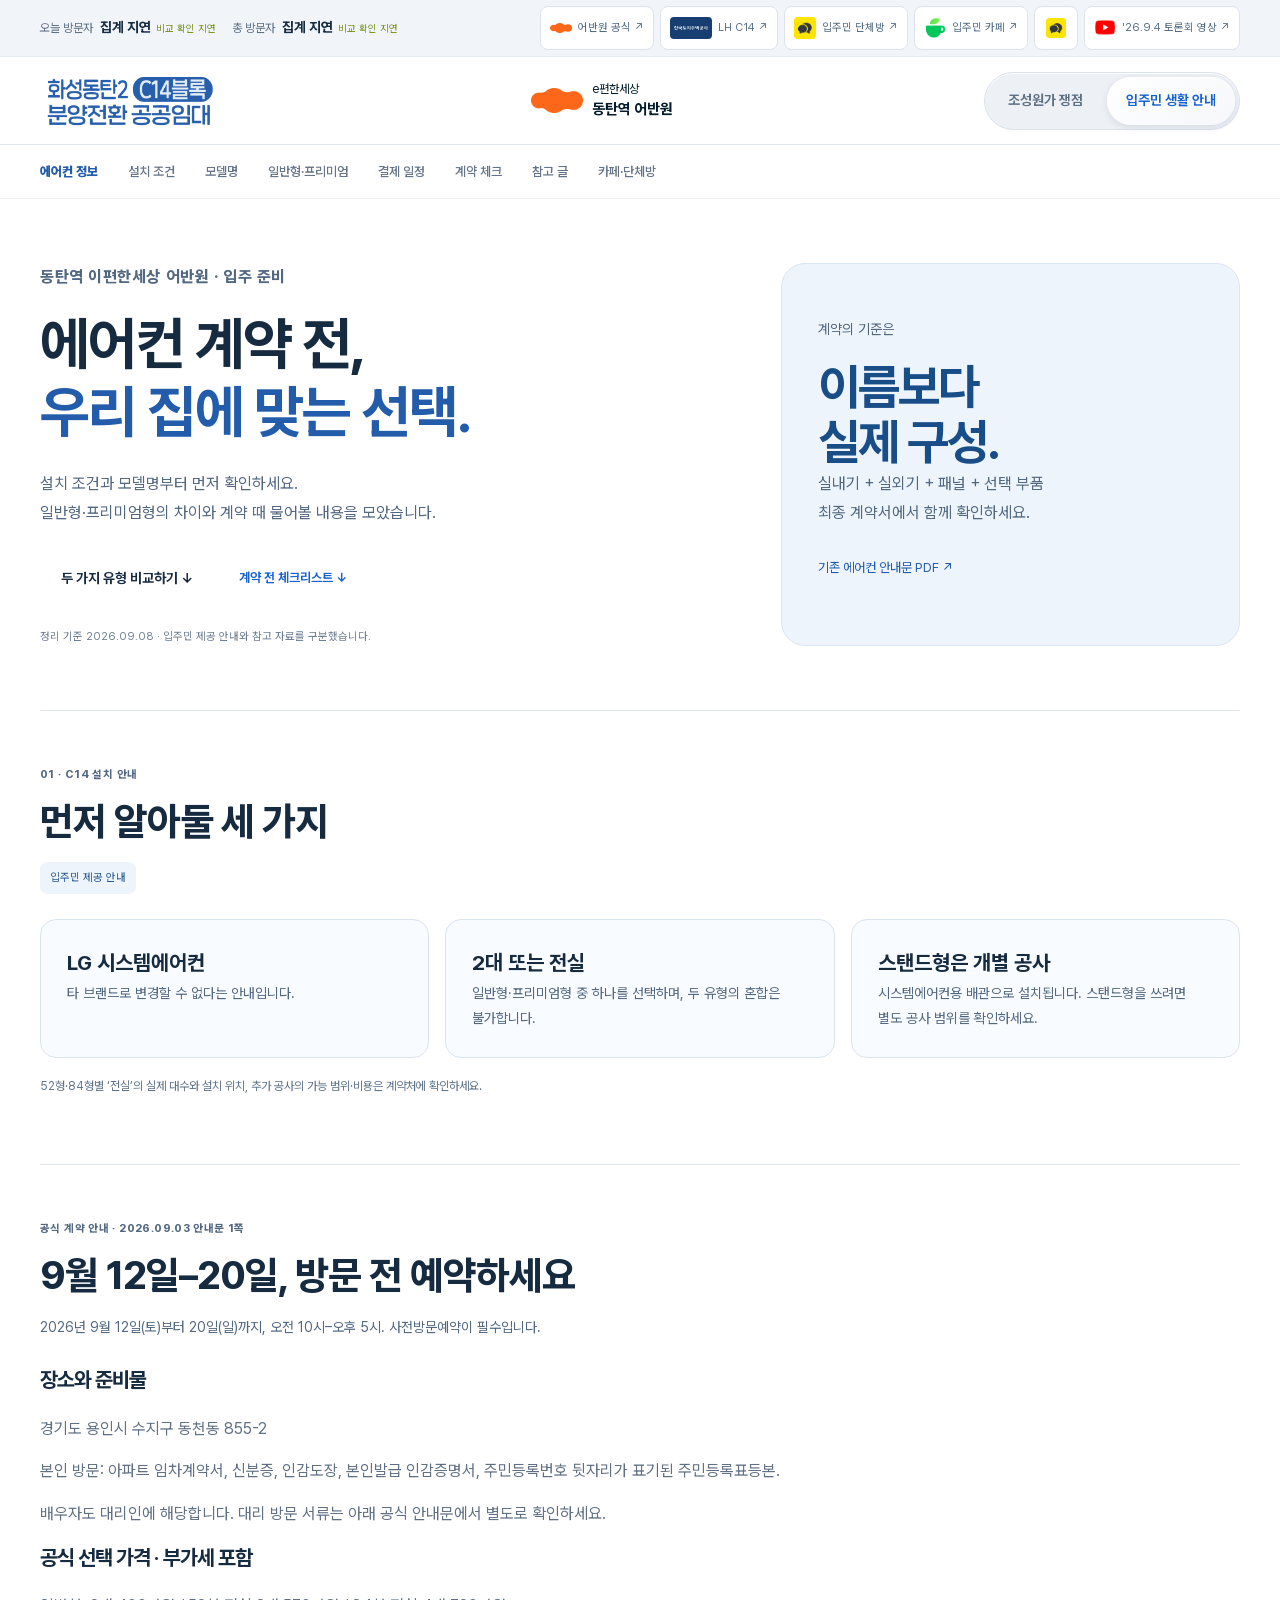
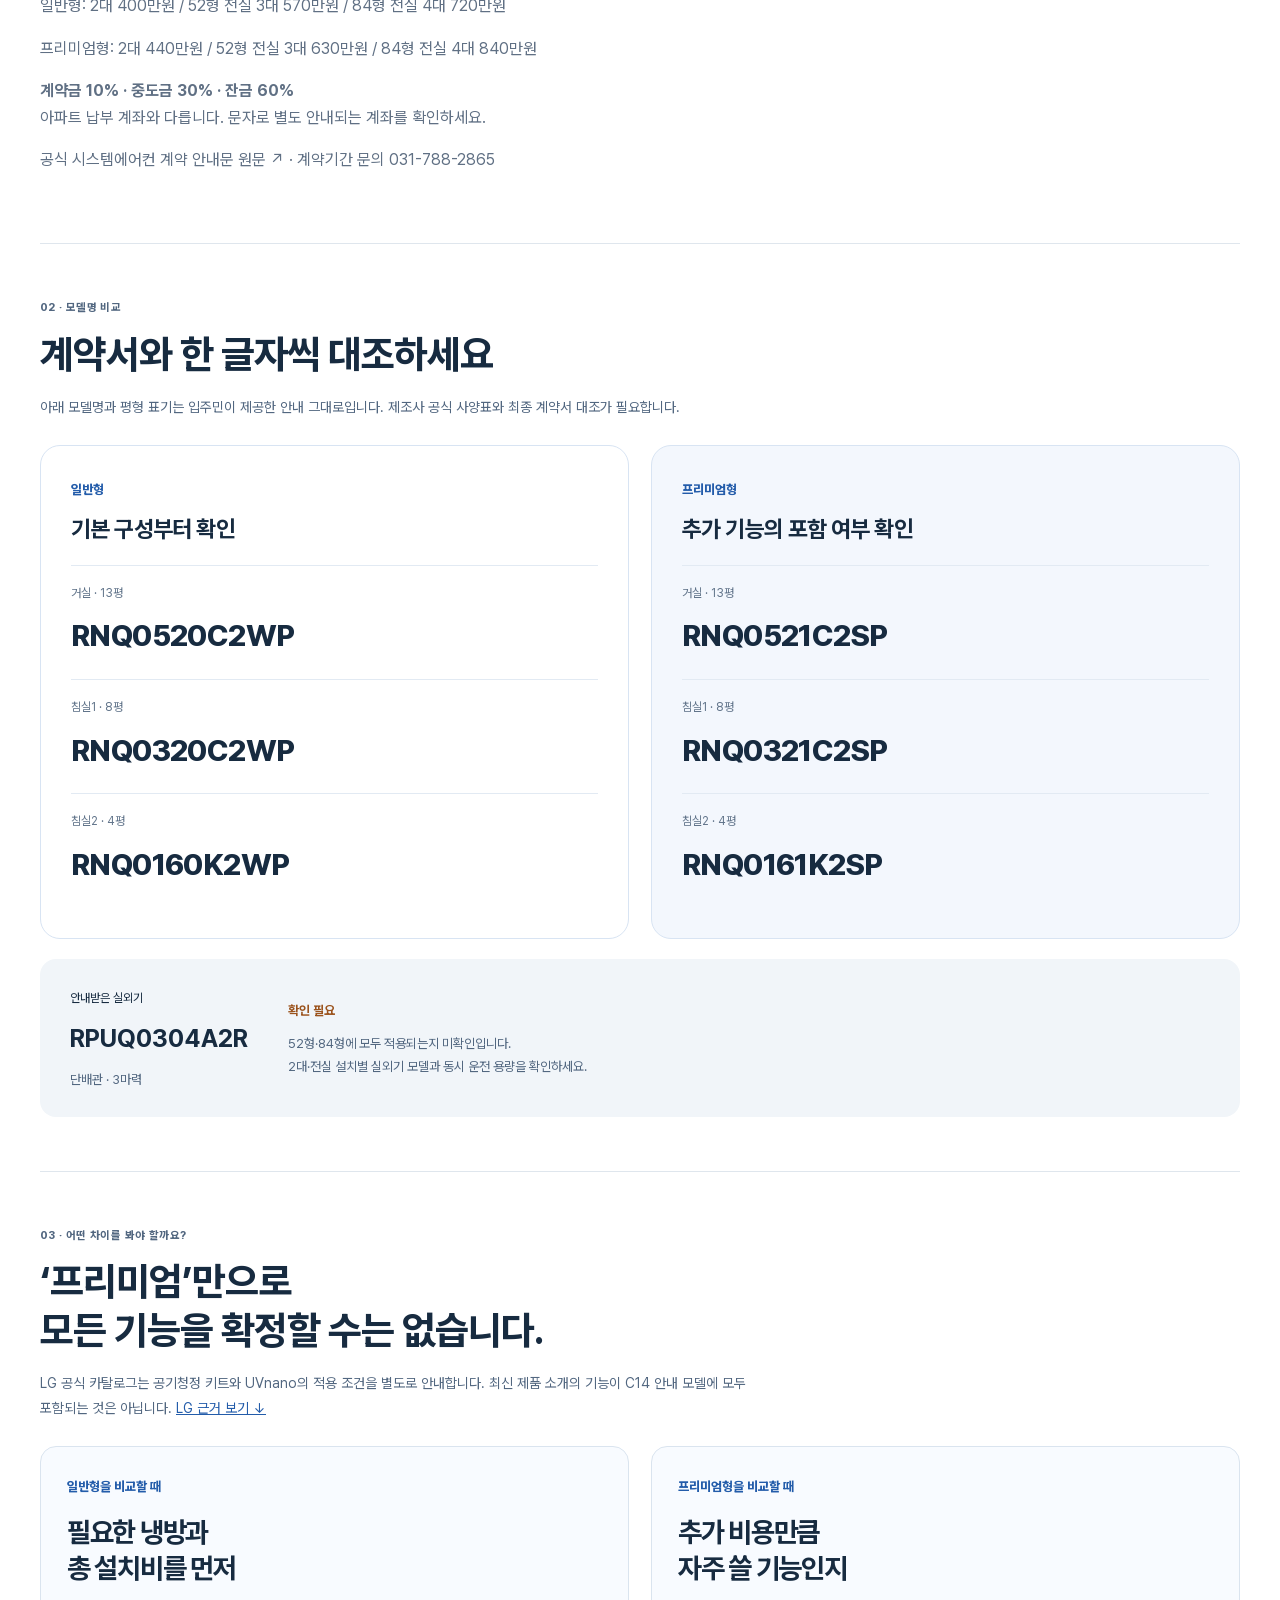
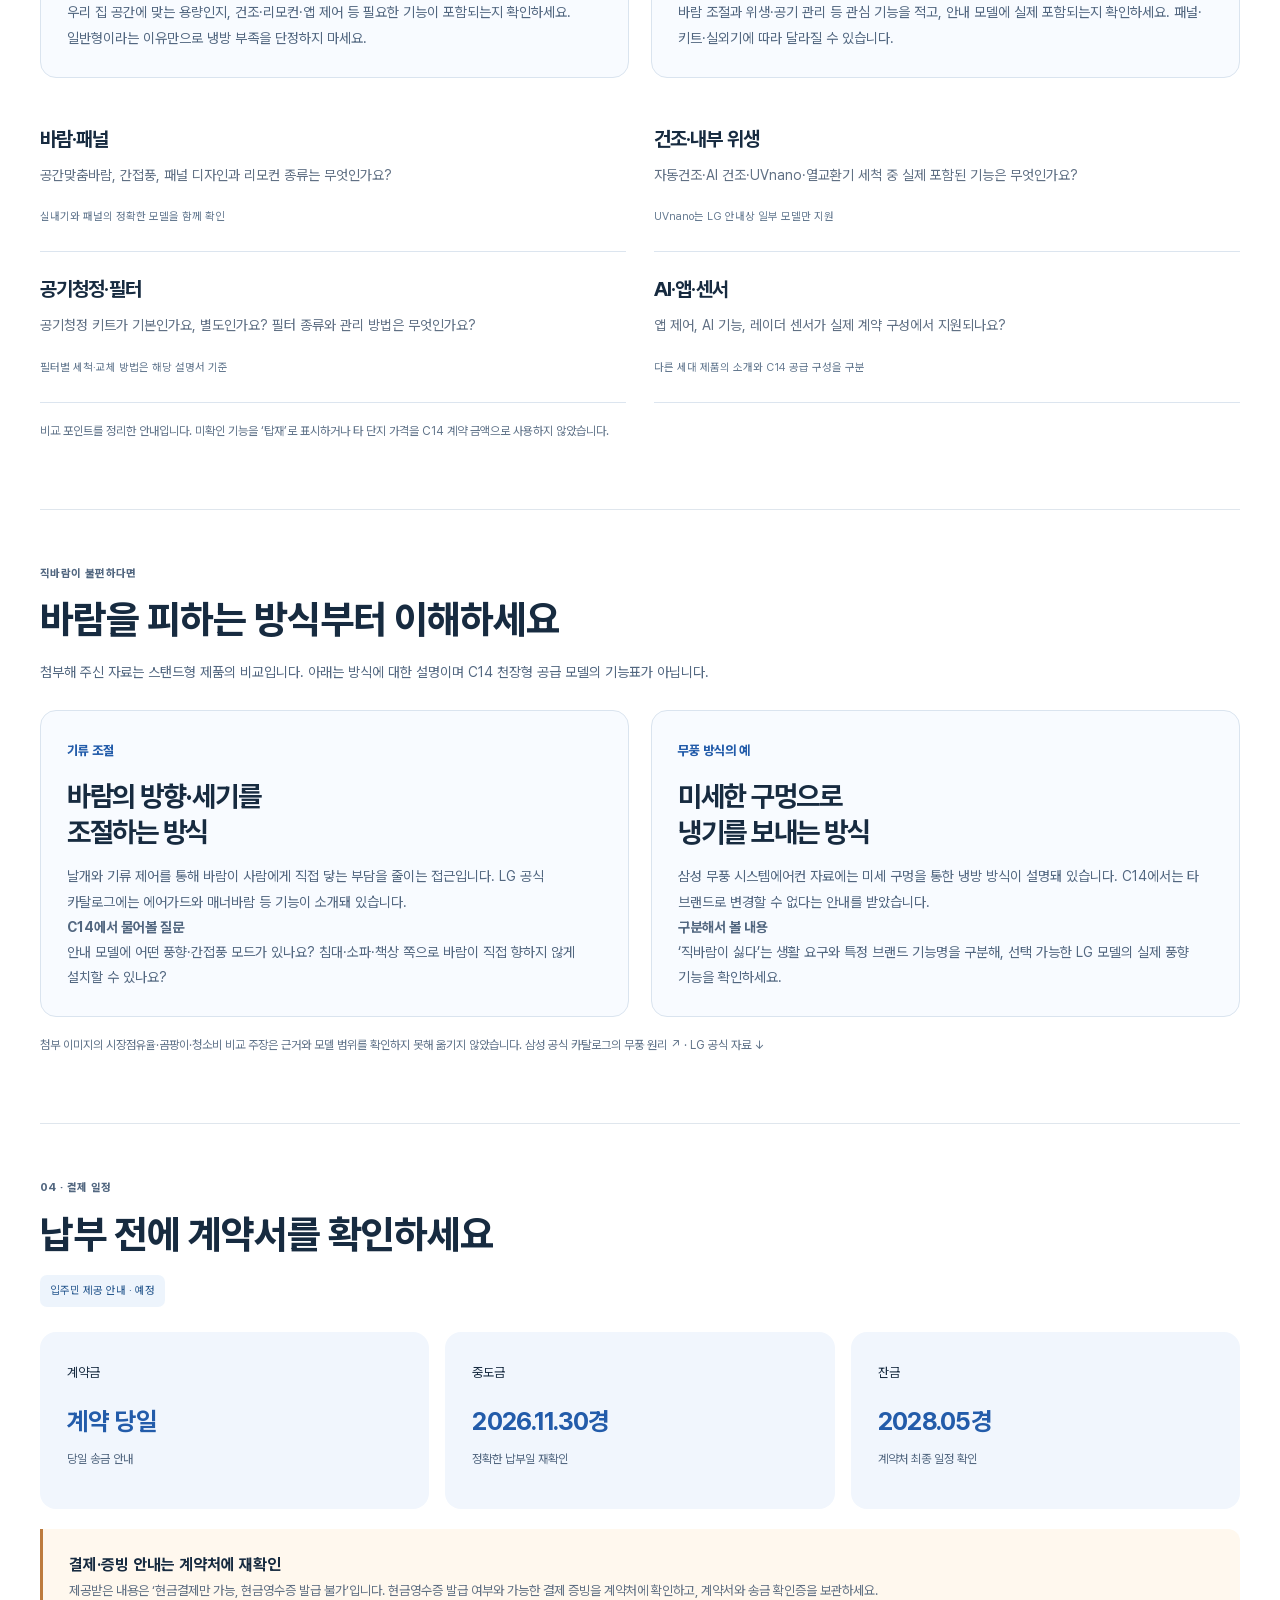
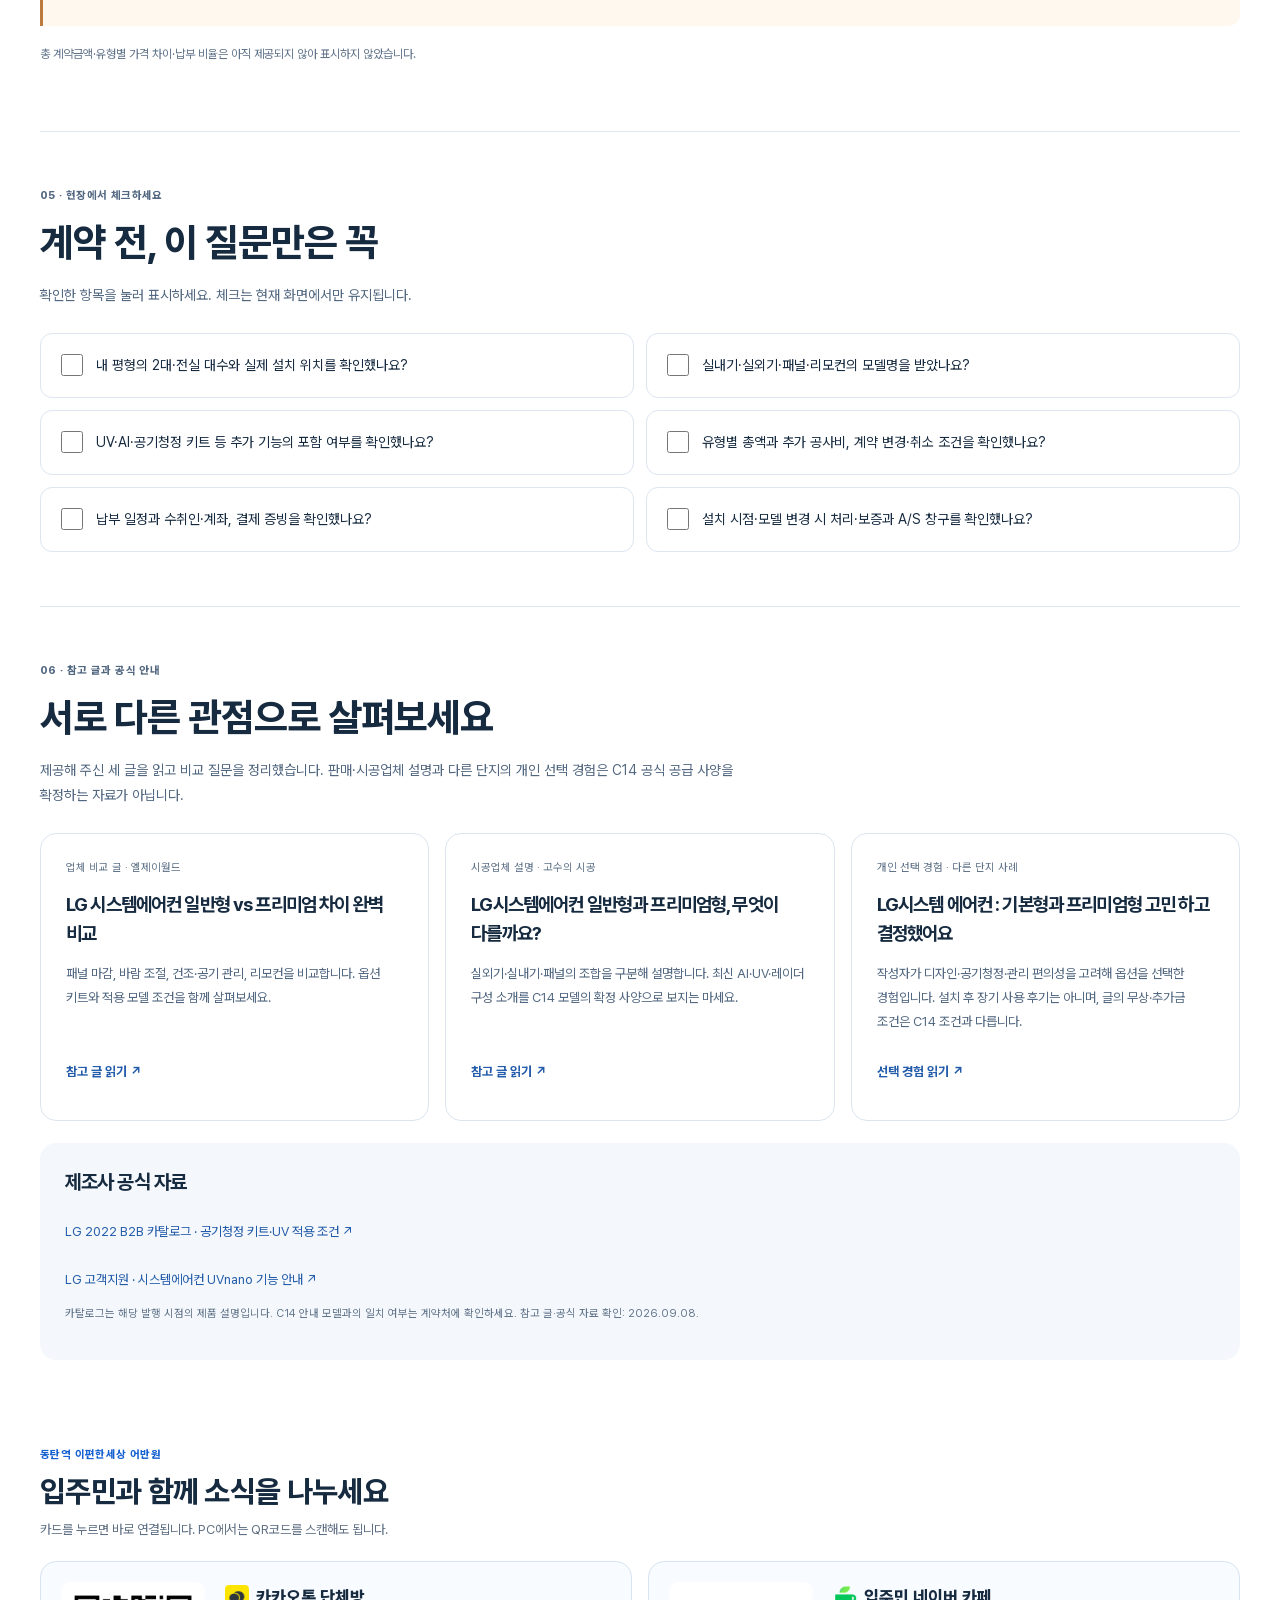
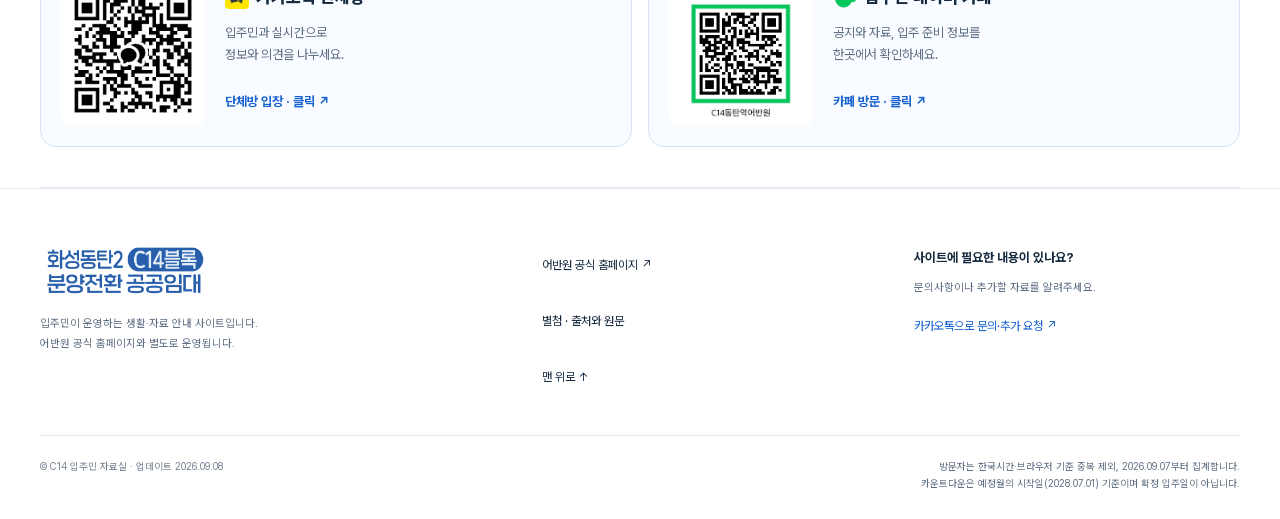
==== aircon.html @ f96cf30a "Compact homepage utility links alongside YouTube in top bar" ====
<!doctype html><html lang="ko"><head><meta charset="utf-8"><meta name="viewport" content="width=device-width,initial-scale=1"><title>에어컨 정보 | 동탄역 이편한세상 어반원 C14</title><meta name="description" content="C14 입주예정자를 위한 LG 시스템에어컨 일반형·프리미엄형 비교, 안내 모델명, 설치 제한, 납부 일정과 계약 전 확인사항."><link rel="canonical" href="https://c14.ai-hub-os.com/aircon.html"><meta property="og:title" content="어반원 에어컨, 계약 전 함께 확인하세요"><meta property="og:description" content="설치 조건·모델명·일반형과 프리미엄 비교·납부 일정"><meta property="og:image" content="https://c14.ai-hub-os.com/assets/c14-exterior.png"><meta property="og:type" content="website"><link rel="icon" href="assets/favicon.svg"><link rel="stylesheet" href="styles.css?v=guide-2"><link rel="stylesheet" href="article-actions.css?v=20260908-compact"><link rel="stylesheet" href="aircon.css?v=1"></head><body class="aircon-page"><a class="skip-link" href="#top">본문으로 바로가기</a><div class="community-bar"><div class="wrap"><div class="visitor-stats" aria-label="사이트 방문자 수" aria-live="polite"><span>오늘 방문자 <b data-stat="today">—</b><small data-stat-delta="today" aria-label="오늘 방문자 변동"></small></span><span>총 방문자 <b data-stat="total">—</b><small data-stat-delta="total" aria-label="총 방문자 변동"></small></span></div><div class="community-contacts compact-contacts"><a class="community-contact utility-link" href="https://www.elife.co.kr/Posm_list01.action?commonMap.CD_BIZ_LND=230160" target="_blank" rel="noopener noreferrer"><img src="assets/elife-logo.png" alt=""><span>어반원 공식 ↗</span></a><a class="community-contact utility-link" href="https://www.lhdt2-c14.co.kr/" target="_blank" rel="noopener noreferrer"><img class="utility-lh" src="assets/lh-footer-logo.svg" alt="LH"><span>LH C14 ↗</span></a><a class="community-contact utility-link" href="https://open.kakao.com/o/gxiyKH5h" target="_blank" rel="noopener noreferrer"><img src="assets/kakao-openchat.png" alt="카카오톡"><span>입주민 단체방 ↗</span></a><a class="community-contact utility-link" href="https://m.site.naver.com/2gcKG" target="_blank" rel="noopener noreferrer"><img src="assets/naver-cafe.ico" alt="네이버"><span>입주민 카페 ↗</span></a><a class="community-contact kakao-contact" href="https://open.kakao.com/o/s3EgWwLi" target="_blank" rel="noopener noreferrer" aria-label="문의·추가 요청 카카오톡으로 연락하기 (새 창)"><span class="contact-icon"><img src="assets/kakao-openchat.png" alt=""></span></a><a class="community-contact" href="https://www.youtube.com/watch?v=ZBfcnx8diAg" target="_blank" rel="noopener noreferrer" aria-label="공개 토론회 영상에서 의견 나누기 (새 창)"><span class="contact-icon" aria-hidden="true"><span class="youtube-icon"></span></span><span>'26.9.4 토론회 영상 ↗</span></a></div></div></div>
  <header class="site-header">
    <a class="brand" href="index.html"><span class="brand-wordmark"><img src="assets/c14-logo.png" width="180" height="53" alt="화성동탄2 C14블록 분양전환 공공임대"></span></a><div class="elife-brand"><img src="assets/elife-logo.png" alt=""><span>e편한세상<br><strong>동탄역 어반원</strong></span></div>
    <nav class="area-nav" aria-label="사이트 영역"><a href="index.html">조성원가 쟁점</a><a href="residents.html" aria-current="page">입주민 생활 안내</a></nav>
    
  </header>
  <nav class="site-subnav" aria-label="에어컨 정보 목차"><div class="wrap"><a href="aircon.html" aria-current="page">에어컨 정보</a><a href="#install">설치 조건</a><a href="#models">모델명</a><a href="#compare">일반형·프리미엄</a><a href="#payment">결제 일정</a><a href="#checklist">계약 체크</a><a href="#references">참고 글</a><a href="#resident-community">카페·단체방</a></div></nav><main id="top"><section class="ac-hero wrap"><div><p class="eyebrow">동탄역 이편한세상 어반원 · 입주 준비</p><h1>에어컨 계약 전,<br><em>우리 집에 맞는 선택.</em></h1><p>설치 조건과 모델명부터 먼저 확인하세요.<br>일반형·프리미엄형의 차이와 계약 때 물어볼 내용을 모았습니다.</p><div class="ac-actions"><a class="button" href="#compare">두 가지 유형 비교하기 ↓</a><a class="text-link" href="#checklist">계약 전 체크리스트 ↓</a></div><small>정리 기준 2026.09.08 · 입주민 제공 안내와 참고 자료를 구분했습니다.</small></div><aside class="ac-hero-card"><span>계약의 기준은</span><strong>이름보다<br>실제 구성.</strong><p>실내기 + 실외기 + 패널 + 선택 부품<br>최종 계약서에서 함께 확인하세요.</p><a href="assets/c14-aircon-notice.pdf" target="_blank" rel="noopener noreferrer">기존 에어컨 안내문 PDF ↗</a></aside></section>
<section id="install" class="ac-section wrap"><div class="ac-heading"><p class="eyebrow">01 · C14 설치 안내</p><h2>먼저 알아둘 세 가지</h2><span class="ac-badge">입주민 제공 안내</span></div><div class="ac-three"><article><b>LG 시스템에어컨</b><p>타 브랜드로 변경할 수 없다는 안내입니다.</p></article><article><b>2대 또는 전실</b><p>일반형·프리미엄형 중 하나를 선택하며, 두 유형의 혼합은 불가합니다.</p></article><article><b>스탠드형은 개별 공사</b><p>시스템에어컨용 배관으로 설치됩니다. 스탠드형을 쓰려면 별도 공사 범위를 확인하세요.</p></article></div><p class="ac-note">52형·84형별 ‘전실’의 실제 대수와 설치 위치, 추가 공사의 가능 범위·비용은 계약처에 확인하세요.</p></section>
<section class="ac-section wrap" id="official-contract"><div class="ac-heading"><p class="eyebrow">공식 계약 안내 · 2026.09.03 안내문 1쪽</p><h2>9월 12일–20일, 방문 전 예약하세요</h2><p>2026년 9월 12일(토)부터 20일(일)까지, 오전 10시–오후 5시. 사전방문예약이 필수입니다.</p></div><div class="ac-grid"><article class="ac-card"><h3>장소와 준비물</h3><p>경기도 용인시 수지구 동천동 855-2</p><p>본인 방문: 아파트 임차계약서, 신분증, 인감도장, 본인발급 인감증명서, 주민등록번호 뒷자리가 표기된 주민등록표등본.</p><p>배우자도 대리인에 해당합니다. 대리 방문 서류는 아래 공식 안내문에서 별도로 확인하세요.</p></article><article class="ac-card"><h3>공식 선택 가격 · 부가세 포함</h3><p>일반형: 2대 400만원 / 52형 전실 3대 570만원 / 84형 전실 4대 720만원</p><p>프리미엄형: 2대 440만원 / 52형 전실 3대 630만원 / 84형 전실 4대 840만원</p><p><strong>계약금 10% · 중도금 30% · 잔금 60%</strong><br>아파트 납부 계좌와 다릅니다. 문자로 별도 안내되는 계좌를 확인하세요.</p></article></div><p><a href="https://www.elife.co.kr/jsp/front/po/230160/static/pdf/230160_notice_260903.pdf" target="_blank" rel="noopener noreferrer">공식 시스템에어컨 계약 안내문 원문 ↗</a> · 계약기간 문의 031-788-2865</p></section><section id="models" class="ac-section wrap"><div class="ac-heading"><p class="eyebrow">02 · 모델명 비교</p><h2>계약서와 한 글자씩 대조하세요</h2><p>아래 모델명과 평형 표기는 입주민이 제공한 안내 그대로입니다. 제조사 공식 사양표와 최종 계약서 대조가 필요합니다.</p></div><div class="ac-two"><article class="ac-model"><span>일반형</span><h3>기본 구성부터 확인</h3><dl><dt>거실 · 13평</dt><dd>RNQ0520C2WP</dd><dt>침실1 · 8평</dt><dd>RNQ0320C2WP</dd><dt>침실2 · 4평</dt><dd>RNQ0160K2WP</dd></dl></article><article class="ac-model premium"><span>프리미엄형</span><h3>추가 기능의 포함 여부 확인</h3><dl><dt>거실 · 13평</dt><dd>RNQ0521C2SP</dd><dt>침실1 · 8평</dt><dd>RNQ0321C2SP</dd><dt>침실2 · 4평</dt><dd>RNQ0161K2SP</dd></dl></article></div><div class="ac-outdoor"><div><span>안내받은 실외기</span><strong>RPUQ0304A2R</strong><p>단배관 · 3마력</p></div><div><b>확인 필요</b><p>52형·84형에 모두 적용되는지 미확인입니다.<br>2대·전실 설치별 실외기 모델과 동시 운전 용량을 확인하세요.</p></div></div></section>
<section id="compare" class="ac-section wrap"><div class="ac-heading"><p class="eyebrow">03 · 어떤 차이를 봐야 할까요?</p><h2>‘프리미엄’만으로<br>모든 기능을 확정할 수는 없습니다.</h2><p>LG 공식 카탈로그는 공기청정 키트와 UVnano의 적용 조건을 별도로 안내합니다. 최신 제품 소개의 기능이 C14 안내 모델에 모두 포함되는 것은 아닙니다. <a href="#ref-lg">LG 근거 보기 ↓</a></p></div><div class="ac-two"><article class="ac-choice"><span>일반형을 비교할 때</span><h3>필요한 냉방과<br>총 설치비를 먼저</h3><p>우리 집 공간에 맞는 용량인지, 건조·리모컨·앱 제어 등 필요한 기능이 포함되는지 확인하세요. 일반형이라는 이유만으로 냉방 부족을 단정하지 마세요.</p></article><article class="ac-choice"><span>프리미엄형을 비교할 때</span><h3>추가 비용만큼<br>자주 쓸 기능인지</h3><p>바람 조절과 위생·공기 관리 등 관심 기능을 적고, 안내 모델에 실제 포함되는지 확인하세요. 패널·키트·실외기에 따라 달라질 수 있습니다.</p></article></div><div class="ac-comparison" role="region" aria-label="기능별 확인 질문"><article><h3>바람·패널</h3><p>공간맞춤바람, 간접풍, 패널 디자인과 리모컨 종류는 무엇인가요?</p><small>실내기와 패널의 정확한 모델을 함께 확인</small></article><article><h3>건조·내부 위생</h3><p>자동건조·AI 건조·UVnano·열교환기 세척 중 실제 포함된 기능은 무엇인가요?</p><small>UVnano는 LG 안내상 일부 모델만 지원</small></article><article><h3>공기청정·필터</h3><p>공기청정 키트가 기본인가요, 별도인가요? 필터 종류와 관리 방법은 무엇인가요?</p><small>필터별 세척·교체 방법은 해당 설명서 기준</small></article><article><h3>AI·앱·센서</h3><p>앱 제어, AI 기능, 레이더 센서가 실제 계약 구성에서 지원되나요?</p><small>다른 세대 제품의 소개와 C14 공급 구성을 구분</small></article></div><p class="ac-note">비교 포인트를 정리한 안내입니다. 미확인 기능을 ‘탑재’로 표시하거나 타 단지 가격을 C14 계약 금액으로 사용하지 않았습니다.</p></section>
<section id="airflow" class="ac-section wrap"><div class="ac-heading"><p class="eyebrow">직바람이 불편하다면</p><h2>바람을 피하는 방식부터 이해하세요</h2><p>첨부해 주신 자료는 스탠드형 제품의 비교입니다. 아래는 방식에 대한 설명이며 C14 천장형 공급 모델의 기능표가 아닙니다.</p></div><div class="ac-two"><article class="ac-choice"><span>기류 조절</span><h3>바람의 방향·세기를<br>조절하는 방식</h3><p>날개와 기류 제어를 통해 바람이 사람에게 직접 닿는 부담을 줄이는 접근입니다. LG 공식 카탈로그에는 에어가드와 매너바람 등 기능이 소개돼 있습니다.</p><p><b>C14에서 물어볼 질문</b><br>안내 모델에 어떤 풍향·간접풍 모드가 있나요? 침대·소파·책상 쪽으로 바람이 직접 향하지 않게 설치할 수 있나요?</p></article><article class="ac-choice"><span>무풍 방식의 예</span><h3>미세한 구멍으로<br>냉기를 보내는 방식</h3><p>삼성 무풍 시스템에어컨 자료에는 미세 구멍을 통한 냉방 방식이 설명돼 있습니다. C14에서는 타 브랜드로 변경할 수 없다는 안내를 받았습니다.</p><p><b>구분해서 볼 내용</b><br>‘직바람이 싫다’는 생활 요구와 특정 브랜드 기능명을 구분해, 선택 가능한 LG 모델의 실제 풍향 기능을 확인하세요.</p></article></div><p class="ac-note">첨부 이미지의 시장점유율·곰팡이·청소비 비교 주장은 근거와 모델 범위를 확인하지 못해 옮기지 않았습니다. <a href="https://images.samsung.com/is/content/samsung/p5/sec/business/insights/catalog-download/2020/GB20200527_obtain.pdf" target="_blank" rel="noopener noreferrer">삼성 공식 카탈로그의 무풍 원리 ↗</a> · <a href="#ref-lg">LG 공식 자료 ↓</a></p></section><section id="payment" class="ac-section wrap"><div class="ac-heading"><p class="eyebrow">04 · 결제 일정</p><h2>납부 전에 계약서를 확인하세요</h2><span class="ac-badge">입주민 제공 안내 · 예정</span></div><div class="ac-payment"><div><span>계약금</span><strong>계약 당일</strong><p>당일 송금 안내</p></div><div><span>중도금</span><strong>2026.11.30경</strong><p>정확한 납부일 재확인</p></div><div><span>잔금</span><strong>2028.05경</strong><p>계약처 최종 일정 확인</p></div></div><div class="ac-alert"><strong>결제·증빙 안내는 계약처에 재확인</strong><p>제공받은 내용은 ‘현금결제만 가능, 현금영수증 발급 불가’입니다. 현금영수증 발급 여부와 가능한 결제 증빙을 계약처에 확인하고, 계약서와 송금 확인증을 보관하세요.</p></div><p class="ac-note">총 계약금액·유형별 가격 차이·납부 비율은 아직 제공되지 않아 표시하지 않았습니다.</p></section>
<section id="checklist" class="ac-section wrap"><div class="ac-heading"><p class="eyebrow">05 · 현장에서 체크하세요</p><h2>계약 전, 이 질문만은 꼭</h2><p>확인한 항목을 눌러 표시하세요. 체크는 현재 화면에서만 유지됩니다.</p></div><div class="ac-checks"><label><input type="checkbox">내 평형의 2대·전실 대수와 실제 설치 위치를 확인했나요?</label><label><input type="checkbox">실내기·실외기·패널·리모컨의 모델명을 받았나요?</label><label><input type="checkbox">UV·AI·공기청정 키트 등 추가 기능의 포함 여부를 확인했나요?</label><label><input type="checkbox">유형별 총액과 추가 공사비, 계약 변경·취소 조건을 확인했나요?</label><label><input type="checkbox">납부 일정과 수취인·계좌, 결제 증빙을 확인했나요?</label><label><input type="checkbox">설치 시점·모델 변경 시 처리·보증과 A/S 창구를 확인했나요?</label></div></section>
<section id="references" class="ac-section wrap"><div class="ac-heading"><p class="eyebrow">06 · 참고 글과 공식 안내</p><h2>서로 다른 관점으로 살펴보세요</h2><p>제공해 주신 세 글을 읽고 비교 질문을 정리했습니다. 판매·시공업체 설명과 다른 단지의 개인 선택 경험은 C14 공식 공급 사양을 확정하는 자료가 아닙니다.</p></div><div class="ac-references"><a href="https://naver.me/GdTWq8u8" target="_blank" rel="noopener noreferrer"><span>업체 비교 글 · 엘제이월드</span><h3>LG 시스템에어컨 일반형 vs 프리미엄 차이 완벽 비교</h3><p>패널 마감, 바람 조절, 건조·공기 관리, 리모컨을 비교합니다. 옵션 키트와 적용 모델 조건을 함께 살펴보세요.</p><strong>참고 글 읽기 ↗</strong></a><a href="https://m.blog.naver.com/gosusigong/224340304685" target="_blank" rel="noopener noreferrer"><span>시공업체 설명 · 고수의 시공</span><h3>LG시스템에어컨 일반형과 프리미엄형, 무엇이 다를까요?</h3><p>실외기·실내기·패널의 조합을 구분해 설명합니다. 최신 AI·UV·레이더 구성 소개를 C14 모델의 확정 사양으로 보지는 마세요.</p><strong>참고 글 읽기 ↗</strong></a><a href="https://naver.me/xF4IHM2B" target="_blank" rel="noopener noreferrer"><span>개인 선택 경험 · 다른 단지 사례</span><h3>LG시스템 에어컨 : 기본형과 프리미엄형 고민 하고 결정했어요</h3><p>작성자가 디자인·공기청정·관리 편의성을 고려해 옵션을 선택한 경험입니다. 설치 후 장기 사용 후기는 아니며, 글의 무상·추가금 조건은 C14 조건과 다릅니다.</p><strong>선택 경험 읽기 ↗</strong></a></div><div id="ref-lg" class="ac-official"><h3>제조사 공식 자료</h3><a href="https://www.lge.co.kr/kr/ebook/2022/november/b2b/catImage/125/20221112_catalogue_b2b.pdf" target="_blank" rel="noopener noreferrer">LG 2022 B2B 카탈로그 · 공기청정 키트·UV 적용 조건 ↗</a><a href="https://www.lge.co.kr/support/solutions-20154863591293" target="_blank" rel="noopener noreferrer">LG 고객지원 · 시스템에어컨 UVnano 기능 안내 ↗</a><p>카탈로그는 해당 발행 시점의 제품 설명입니다. C14 안내 모델과의 일치 여부는 계약처에 확인하세요. 참고 글·공식 자료 확인: 2026.09.08.</p></div></section><section id="resident-community" class="resident-community wrap" aria-labelledby="resident-community-heading"><header><p class="eyebrow">동탄역 이편한세상 어반원</p><h2 id="resident-community-heading">입주민과 함께 소식을 나누세요</h2><p>카드를 누르면 바로 연결됩니다. PC에서는 QR코드를 스캔해도 됩니다.</p></header><div class="resident-community-grid"><a class="resident-community-card" href="https://open.kakao.com/o/gxiyKH5h" target="_blank" rel="noopener noreferrer" aria-label="입주민 카카오톡 단체방 입장 (새 창)"><img class="resident-community-qr" src="assets/resident-kakao-qr.png" width="160" height="160" alt="카카오톡 단체방 QR코드"><div><span class="resident-community-label"><img src="assets/kakao-openchat.png" width="24" height="24" alt="">카카오톡 단체방</span><p>입주민과 실시간으로<br>정보와 의견을 나누세요.</p><strong>단체방 입장 · 클릭 ↗</strong></div></a><a class="resident-community-card" href="https://m.site.naver.com/2gcKG" target="_blank" rel="noopener noreferrer" aria-label="입주민 네이버 카페 방문 (새 창)"><img class="resident-community-qr" src="assets/resident-cafe-qr.png" width="160" height="160" alt="입주민 네이버 카페 QR코드"><div><span class="resident-community-label"><img src="assets/naver-cafe.ico" width="24" height="24" alt="">입주민 네이버 카페</span><p>공지와 자료, 입주 준비 정보를<br>한곳에서 확인하세요.</p><strong>카페 방문 · 클릭 ↗</strong></div></a></div></section></main><footer class="home-footer"><div class="wrap"><div class="footer-top"><div><img src="assets/c14-logo.png" width="170" height="50" alt="화성동탄2 C14블록"><p>입주민이 운영하는 생활·자료 안내 사이트입니다.<br>어반원 공식 홈페이지와 별도로 운영됩니다.</p></div><div class="footer-links"><a href="https://www.elife.co.kr/Posm_list01.action?commonMap.CD_BIZ_LND=230160" target="_blank" rel="noopener noreferrer">어반원 공식 홈페이지 ↗</a><a href="index.html#sources">별첨 · 출처와 원문</a><a href="#top">맨 위로 ↑</a></div><div class="contact-footer"><strong>사이트에 필요한 내용이 있나요?</strong><p>문의사항이나 추가할 자료를 알려주세요.</p><a href="https://open.kakao.com/o/s3EgWwLi" target="_blank" rel="noopener noreferrer">카카오톡으로 문의·추가 요청 ↗</a></div></div><div class="footer-bottom"><span>© C14 입주민 자료실 · 업데이트 2026.09.08</span><p>방문자는 한국시간·브라우저 기준 중복 제외, 2026.09.07부터 집계합니다.<br>카운트다운은 예정월의 시작일(2028.07.01) 기준이며 확정 입주일이 아닙니다.</p></div></div></footer><script type="module" src="visitors.js?v=org-20260908"></script><script type="module" src="area-toggle.js?v=1"></script></body></html>
---- styles.css ----
@font-face{font-family:Pretendard;src:url('assets/PretendardVariable.woff2') format('woff2');font-display:swap}
:root{--ink:#172b40;--blue:#1762d1;--navy:#14304b;--muted:#607084;--line:#dfe6ed;--wash:#f5f7fa;--pale:#eaf2ff}
*{box-sizing:border-box}html{scroll-behavior:smooth;scroll-padding-top:105px}body{margin:0;background:#fff;color:var(--ink);font-family:Pretendard,system-ui,-apple-system,sans-serif;font-size:16px;line-height:1.65;word-break:keep-all}a{color:inherit;text-decoration:none}button,input,textarea{font:inherit}button{cursor:pointer;color:inherit}button,a{-webkit-tap-highlight-color:transparent}button:disabled{cursor:default}button:focus-visible,a:focus-visible,summary:focus-visible,[tabindex]:focus-visible{outline:3px solid #5795ed;outline-offset:4px}img{max-width:100%;height:auto;display:block}figure,dl,dd{margin:0}h1,h2,h3,h4,p{margin-top:0}p{color:var(--muted)}h1,h2,h3{letter-spacing:-.045em}h2{font-size:clamp(30px,3.3vw,44px);line-height:1.3;font-weight:750;margin-bottom:0}h3{font-size:21px;line-height:1.4}em{color:var(--blue);font-style:normal}[hidden]{display:none!important}.wrap{width:min(1240px,calc(100% - 80px));margin-inline:auto}.section{padding-block:96px}.wash{background:var(--wash)}.eyebrow{font-size:12px;font-weight:750;color:var(--blue);letter-spacing:.035em;margin:0 0 18px}.tiny-dot{display:inline-block;background:var(--blue);width:7px;height:7px;border-radius:50%;margin-right:7px;vertical-align:1px}.skip-link{position:fixed;top:-100px;left:20px;padding:12px 20px;background:var(--navy);color:white;z-index:3000}.skip-link:focus{top:12px}
.site-header{height:88px;display:flex;align-items:center;justify-content:space-between;gap:28px;padding-inline:max(40px,calc((100% - 1240px)/2));background:#fffffff5;border-bottom:1px solid var(--line);position:sticky;top:0;z-index:1100;backdrop-filter:blur(16px)}.brand{flex-shrink:0;display:block}.brand img{width:180px;height:auto}.area-nav{display:flex;gap:5px;background:var(--wash);padding:5px;border-radius:12px}.area-nav a{padding:9px 19px;border-radius:8px;font-size:14px;font-weight:650;white-space:nowrap;color:var(--muted)}.area-nav a[aria-current=page]{color:var(--blue);background:white;box-shadow:0 1px 5px #18345012}.area-nav a:hover{color:var(--blue)}.official-link{font-size:12px;font-weight:600;white-space:nowrap;color:var(--muted)}.official-link span{margin-left:7px}.official-link:hover{color:var(--blue)}.site-subnav{border-bottom:1px solid #edf0f4;background:white}.site-subnav .wrap{display:flex;align-items:center;gap:30px;overflow-x:auto;scrollbar-width:thin;min-height:53px}.site-subnav a{white-space:nowrap;font-size:13px;font-weight:550;color:#657487;padding-block:13px}.site-subnav a:hover{color:var(--blue)}
.resident-hero{display:grid;grid-template-columns:.82fr 1.18fr;align-items:center;gap:70px;padding-block:70px 62px}.hero-copy h1{font-size:clamp(45px,4.8vw,64px);line-height:1.17;letter-spacing:-.052em;font-weight:780;margin:0 0 25px}.hero-description{font-size:17px;line-height:1.85;margin-bottom:30px}.hero-actions{display:flex;align-items:center;gap:22px;flex-wrap:wrap}.button{display:inline-flex;align-items:center;justify-content:center;gap:18px;padding:14px 20px;border:1px solid transparent;border-radius:10px;font-size:14px;font-weight:650;line-height:1.5}.button.primary{background:var(--blue);color:#fff}.button.primary:hover{background:#0e51b4}.button.light{background:#fff;color:var(--blue)}.text-link,.text-button{font-size:13px;font-weight:650;color:var(--blue);line-height:1.6}.text-link:hover{text-decoration:underline;text-underline-offset:4px}.text-button{border:0;background:none;padding:8px 0;white-space:nowrap}.hero-community{font-size:11px;margin:28px 0 0;color:#788695}.hero-visual{position:relative;border-radius:24px;overflow:hidden;background:#f0f4f8}.hero-visual picture{display:block}.hero-visual picture img{width:100%;aspect-ratio:2400/1684;object-fit:cover}.hero-visual figcaption{padding:23px 26px 24px;display:flex;flex-direction:column;background:#f2f6fa}.hero-visual figcaption>span{font-size:12px;color:#657487;margin-bottom:4px}.hero-visual strong{font-size:21px;letter-spacing:-.04em}.hero-visual small{font-size:10px;color:#748392;margin-top:8px}.quick-overview{display:grid;grid-template-columns:1.4fr 1fr;gap:22px}.next-event{display:flex;align-items:center;gap:28px;border:1px solid #d7e5f7;border-radius:16px;padding:27px 28px;background:#f5f9ff}.next-event:hover{border-color:#88b5ed}.event-date{border-right:1px solid #d2dff0;padding-right:28px;display:flex;flex-direction:column;text-align:center}.event-date small{font-size:12px;color:#526c8b}.event-date strong{font-size:31px;line-height:1.5;letter-spacing:-1px;font-weight:750;white-space:nowrap}.event-date strong span{font-size:20px;color:#85a1c0;padding-inline:4px}.event-info{display:flex;flex-direction:column}.event-info .eyebrow{margin-bottom:4px;font-size:11px}.event-info strong{font-size:19px;letter-spacing:-.035em}.event-info>span{font-size:12px;color:#617890;margin-top:4px}.round-arrow{margin-left:auto;width:34px;height:34px;display:grid;place-items:center;border-radius:50%;background:white;color:var(--blue);flex-shrink:0}.movein-card{display:flex;align-items:center;justify-content:space-between;gap:20px;border:1px solid var(--line);border-radius:16px;padding:26px 30px}.movein-card>div{display:flex;flex-direction:column}.movein-card small{font-size:12px;color:var(--muted)}.movein-card strong{font-size:29px;letter-spacing:-.035em;line-height:1.5}.movein-card span{font-size:11px;color:var(--muted)}.movein-card>b{font-size:29px;color:var(--blue);letter-spacing:-.04em;white-space:nowrap}
.section-heading{display:flex;align-items:flex-end;justify-content:space-between;gap:30px;margin-bottom:38px}.section-heading>p{font-size:14px;margin:0;line-height:1.85}.timeline-toolbar{display:flex;justify-content:space-between;align-items:center;gap:20px}.filter-pills{display:flex;gap:7px;flex-wrap:wrap}.filter-pills button{border:1px solid var(--line);background:white;border-radius:8px;padding:9px 16px;font-size:13px;font-weight:650;white-space:nowrap}.filter-pills button[aria-pressed=true]{background:var(--ink);border-color:var(--ink);color:white}.filter-pills button:hover{border-color:#8b9aaa}.schedule-note{font-size:12px;margin:20px 0 0}.resident-timeline-list{margin-top:26px}.resident-step{display:grid;grid-template-columns:230px minmax(0,1fr);gap:36px;padding:30px 0 30px 28px;margin-left:5px;position:relative;border-left:2px solid var(--line)}.resident-step:before{content:'';width:10px;height:10px;position:absolute;left:-6px;top:39px;background:#93a9bd;border:2px solid white;border-radius:50%;box-shadow:0 0 0 1px #93a9bd}.resident-step.upcoming:before{background:var(--blue);box-shadow:0 0 0 5px var(--pale)}.step-date{display:block;font-size:16px;font-weight:700;margin-bottom:11px;line-height:1.5}.step-badge{display:inline-block;font-size:11px;padding:3px 8px;background:var(--wash);border-radius:5px;color:#607084}.upcoming .step-badge{background:var(--pale);color:var(--blue)}.step-content h3{margin:0 0 9px}.step-content>p{font-size:14px;line-height:1.85;margin-bottom:17px;max-width:800px}.step-content details{border:1px solid var(--line);border-radius:10px;font-size:13px;background:#fff;margin-bottom:12px}.step-content summary{padding:13px 16px;font-weight:650;cursor:pointer}.step-content details[open] summary{border-bottom:1px solid var(--line)}.step-details{display:grid;grid-template-columns:1fr 1fr;gap:28px;padding:2px 20px 20px}.step-details h4{font-size:13px;color:var(--blue);margin:18px 0 8px}.step-details ul{margin:0;padding-left:17px;color:var(--muted);line-height:1.8}.step-details li+li{margin-top:8px}.step-source{font-size:11px;color:var(--muted);text-decoration:underline;text-underline-offset:3px;overflow-wrap:anywhere}.timeline-footnote{margin-top:18px;padding-top:22px;border-top:1px solid var(--line);display:flex;justify-content:space-between;gap:20px;font-size:12px;color:var(--muted)}.timeline-footnote a{color:var(--blue);white-space:nowrap}
.complex-facts{display:grid;grid-template-columns:repeat(4,1fr);padding:4px 0 34px;gap:25px}.complex-facts>div+div{border-left:1px solid var(--line);padding-left:32px}.complex-facts dt{font-size:12px;color:var(--muted);margin-bottom:7px}.complex-facts dd{font-size:35px;font-weight:750;letter-spacing:-.04em;line-height:1.5}.complex-facts dd span{font-size:15px;font-weight:550;margin-left:7px}.complex-gallery{display:grid;grid-template-columns:1fr 1fr;gap:24px}.complex-gallery figure{background:#fff;border-radius:18px;overflow:hidden;border:1px solid #e9edf2}.plan-zoom{padding:0;display:block;border:0;background:#fff;width:100%;cursor:zoom-in;overflow:hidden}.complex-gallery img{width:100%;height:390px;object-fit:contain;padding:12px}.complex-gallery figcaption{display:flex;justify-content:space-between;align-items:center;gap:20px;padding:18px 24px 23px;border-top:1px solid #f1f3f6}.complex-gallery figcaption>div{display:flex;flex-direction:column}.complex-gallery small{font-size:11px;color:var(--muted);margin-bottom:4px}.complex-gallery strong{font-size:19px;letter-spacing:-.03em}.complex-gallery figcaption>span{color:var(--blue)}.source-note{font-size:11px;line-height:1.9;margin:20px 0 0;color:#748091}.source-note a{text-decoration:underline;text-underline-offset:3px}.plan-tabs{display:flex;padding:5px;background:var(--wash);border-radius:11px;gap:5px}.plan-tabs button{border:0;border-radius:7px;background:transparent;color:var(--muted);padding:10px 26px;font-size:15px;font-weight:650}.plan-tabs button[aria-selected=true]{background:white;color:var(--blue);box-shadow:0 1px 6px #172b4012}.plan-panel{display:grid;grid-template-columns:250px minmax(0,1fr);gap:45px;align-items:center;border:1px solid var(--line);border-radius:20px;padding:30px}.plan-info{padding:8px 5px 8px 15px}.plan-name{font-size:76px;letter-spacing:-.06em;font-weight:750;line-height:1.3}.plan-name>span{font-size:40px;color:var(--blue);margin-left:6px}.plan-info>p{font-size:14px;line-height:1.85;margin-top:10px;margin-bottom:28px}.plan-info dl{padding-block:20px;border-top:1px solid var(--line);border-bottom:1px solid var(--line);margin-bottom:24px;font-size:13px}.plan-info dl>div{display:flex;justify-content:space-between;gap:16px}.plan-info dl>div+div{margin-top:11px}.plan-info dt{color:var(--muted)}.plan-info dd{font-weight:650}.plan-panel img{width:100%;max-height:525px;object-fit:contain}
.school-notice{display:flex;gap:15px;padding:23px 25px;background:#eaf2ff;border:1px solid #d9e6f9;border-radius:14px;margin-bottom:28px}.notice-symbol{width:21px;height:21px;display:grid;place-items:center;border-radius:50%;background:var(--blue);color:#fff;font:700 13px Georgia,serif;flex-shrink:0;margin-top:3px}.school-notice strong{font-size:15px}.school-notice p{font-size:13px;margin:6px 0 8px;color:#506d90;line-height:1.85}.school-notice a{font-size:11px;color:var(--blue);text-decoration:underline;text-underline-offset:3px}.neighborhood-toolbar{display:flex;align-items:center;justify-content:space-between;gap:20px;margin-bottom:18px}.neighborhood-grid{display:grid;grid-template-columns:minmax(0,1.8fr) minmax(290px,1fr);gap:22px}.map-column{min-width:0}#neighborhood-map{height:470px;border-radius:16px;border:1px solid var(--line);background:#e6edf2;isolation:isolate;position:relative}.map-loading{display:grid;height:100%;place-items:center;font-size:13px;padding:25px}.map-caption{font-size:11px;color:#6c7c8e;margin:11px 5px 0;line-height:1.8}.map-error{font-size:12px;color:#9a4b13;padding:10px;background:#fff5e8;border-radius:7px}.place-list{height:470px;overflow-y:auto;overscroll-behavior:contain;scrollbar-width:thin;border:1px solid var(--line);border-radius:16px;background:#fff;padding:8px}.place-card{width:100%;display:flex;align-items:flex-start;gap:13px;text-align:left;padding:16px 12px;border:1px solid transparent;background:white;border-radius:9px}.place-card+.place-card{border-top-color:#edf1f5;border-top-left-radius:0;border-top-right-radius:0}.place-card[aria-pressed=true]{background:var(--pale);border-color:#bdd3f2;border-radius:9px}.place-card:hover{background:#f5f8fc}.place-number{font-size:11px;font-weight:750;width:25px;height:25px;border-radius:50%;background:#e8eef7;color:#325579;display:grid;place-items:center;flex-shrink:0;margin-top:2px}.place-card[aria-pressed=true] .place-number{background:var(--blue);color:#fff}.place-card-content{display:flex;flex-direction:column;min-width:0;flex:1}.place-card-content strong{font-size:15px;line-height:1.5}.place-card-content small{font-size:11px;color:var(--muted);margin-top:4px}.place-distance{white-space:nowrap;font-size:12px;font-weight:700;color:var(--blue);margin-top:4px}.map-detail{display:grid;grid-template-columns:1fr auto;gap:25px;margin-top:23px;padding:25px 28px;background:white;border-radius:14px;border:1px solid var(--line);align-items:center}.map-detail>p{font-size:13px;margin:0}.map-detail h3{margin-bottom:8px}.map-detail .detail-label{font-size:11px;color:var(--blue);font-weight:700;margin-bottom:7px}.map-detail p{font-size:13px;margin-bottom:6px}.map-detail .assignment{color:#4d6890;font-size:12px}.detail-links{display:flex;flex-direction:column;align-items:flex-start;gap:10px;font-size:12px;font-weight:650;color:var(--blue);white-space:nowrap}.detail-links a:hover{text-decoration:underline}.source-details{margin-top:22px;font-size:12px;color:var(--muted)}.source-details summary{cursor:pointer;padding:8px 0;color:#50677e;font-weight:650}.source-details>div{padding:14px 0 0;max-width:970px}.source-details p{margin-bottom:11px;line-height:1.9}.source-details a{color:var(--blue);text-decoration:underline;text-underline-offset:3px}.location-original{display:flex;align-items:center;justify-content:space-between;gap:20px;margin-top:30px;padding-top:25px;border-top:1px solid var(--line)}.location-original>span{font-size:13px;color:var(--muted)}.location-original strong{font-size:14px;color:var(--blue)}.c14-map-marker{border:0;background:none!important}.c14-map-marker span{display:grid;place-items:center;border-radius:50%;width:30px;height:30px;background:#fff;color:#244463;font:750 12px Pretendard,sans-serif;border:2px solid #597799;box-shadow:0 2px 8px #142c492b}.c14-map-marker.selected span{background:var(--blue);border-color:white;color:white;box-shadow:0 0 0 3px #1762d14d,0 3px 12px #152d4950}.c14-origin span{width:50px;height:34px;border-radius:8px;background:#173754;color:white;border:2px solid white;font-size:12px;box-shadow:0 3px 10px #14304b4d}.leaflet-container{font-family:Pretendard,system-ui,sans-serif;font-size:12px}.leaflet-popup-content{font-size:12px;line-height:1.7}.leaflet-control-attribution{font-size:10px!important}.map-popup-title{font-weight:750}
.document-list{border-top:1.5px solid var(--ink)}.document-list>a{display:flex;align-items:center;gap:20px;border-bottom:1px solid var(--line);padding:25px 6px}.document-list>a:hover strong{color:var(--blue)}.file-label{display:grid;place-items:center;width:43px;height:49px;border:1px solid var(--line);border-radius:7px;background:var(--wash);font-size:10px;font-weight:700;color:#6b7b8d;flex-shrink:0}.file-label.blue{background:var(--pale);color:var(--blue);border-color:#d4e2f5}.document-list>a>div{display:flex;flex-direction:column;gap:4px}.document-list strong{font-size:17px;letter-spacing:-.025em}.document-list div>span{font-size:12px;color:var(--muted)}.document-list>a>span:last-child{margin-left:auto;color:#56718e}.policy-bridge{background:var(--navy);border-radius:20px;padding:48px;display:flex;align-items:center;justify-content:space-between;gap:36px}.policy-bridge .eyebrow{color:#accbfa;margin-bottom:15px}.policy-bridge h2{color:#fff;font-size:31px;line-height:1.45}.policy-bridge em{color:#aaccff}.policy-bridge p:not(.eyebrow){font-size:13px;color:#b9cadd;margin:18px 0 0;line-height:1.85}.policy-bridge .button{flex-shrink:0;white-space:nowrap}.news-grid{display:grid;grid-template-columns:repeat(3,1fr);gap:20px}.news-card{display:flex;flex-direction:column;padding:26px;border:1px solid var(--line);border-radius:14px;transition:border-color .2s,transform .2s}.news-card:hover{border-color:#94b6e4;transform:translateY(-3px)}.news-card small{font-size:11px;color:var(--muted);margin-bottom:18px}.news-card h3{font-size:19px;line-height:1.5;margin-bottom:14px}.news-card p{font-size:13px;line-height:1.8;margin-bottom:20px}.news-more{font-size:11px;color:var(--blue);font-weight:650;margin-top:auto}
#resident-board{border:1px solid var(--line);border-radius:14px;background:white;overflow:hidden}.board-toolbar{display:flex;align-items:center;gap:10px;padding:18px 22px;background:#fff;border-bottom:1px solid var(--line);font-size:13px}.board-toolbar>span{font-weight:650}.board-toolbar button{font-size:12px;border:1px solid var(--line);border-radius:7px;background:white;padding:9px 14px}.board-toolbar button[data-board-action=write]{background:var(--blue);color:white;border-color:var(--blue)}.board-empty{text-align:center;padding:58px 24px}.board-empty p{font-size:13px;margin:12px 0 0}.home-footer{padding:55px 0 28px;background:white}.footer-top{display:grid;grid-template-columns:1.4fr 1fr 1fr;gap:45px;align-items:start}.footer-top p{font-size:11px;margin:18px 0 0;line-height:1.85}.footer-links{display:flex;flex-direction:column;gap:12px;font-size:12px}.footer-links a:hover{color:var(--blue)}.visitor-stats{display:grid;gap:12px;font-size:12px}.visitor-stats>div{display:flex;justify-content:space-between;gap:25px}.visitor-stats span{color:var(--muted)}.visitor-stats b{font-size:16px;font-weight:700}.footer-bottom{display:flex;justify-content:space-between;gap:30px;border-top:1px solid var(--line);padding-top:22px;margin-top:35px;font-size:10px;color:#748091}.footer-bottom p{font-size:10px;margin:0;text-align:right}
dialog{border:1px solid var(--line);box-shadow:0 20px 70px #081d4a33}dialog::backdrop{background:#091c3bbd}#image-dialog{width:min(1100px,96vw);max-height:92dvh;padding:20px;border-radius:18px}.dialog-close{display:block;margin-left:auto;margin-bottom:14px;padding:8px 16px;border:1px solid var(--line);border-radius:7px;background:white}.image-scroll{overflow:auto;max-height:72dvh;background:white}.image-scroll img{width:100%;height:auto}#image-dialog>p{font-size:13px;margin:15px 0 0}.image-original{color:var(--blue);font-size:13px;text-decoration:underline}
@media(min-width:1500px){.resident-hero{padding-block:84px 68px}}
@media(max-width:1050px){.wrap{width:calc(100% - 56px)}.site-header{padding-inline:28px;gap:18px}.official-link{font-size:11px}.brand img{width:155px}.area-nav a{padding:8px 13px;font-size:13px}.resident-hero{gap:38px}.hero-copy h1{font-size:48px}.hero-description{font-size:15px}.hero-actions{gap:15px}.hero-actions .button{font-size:12px;padding:12px 16px}.hero-actions .text-link{font-size:12px}.quick-overview{gap:18px}.next-event{padding:23px 20px;gap:20px}.event-date{padding-right:20px}.event-info strong{font-size:17px}.round-arrow{display:none}.movein-card{padding:23px}.movein-card>b{font-size:25px}.resident-step{grid-template-columns:185px 1fr;gap:25px}.complex-facts>div+div{padding-left:22px}.complex-facts dd{font-size:29px}.complex-facts dd span{font-size:13px}.plan-panel{grid-template-columns:210px 1fr;gap:25px;padding:25px}.plan-info{padding-left:0}.complex-gallery img{height:340px}.neighborhood-grid{grid-template-columns:minmax(0,1.6fr) minmax(250px,1fr)}.neighborhood-toolbar{align-items:flex-start}.filter-pills button{padding:9px 12px;font-size:12px}.policy-bridge{padding:38px}.policy-bridge h2{font-size:27px}.policy-bridge .button{font-size:12px;padding:12px 15px}.news-grid{grid-template-columns:repeat(2,1fr)}}
@media(max-width:760px){html{scroll-padding-top:125px}.wrap{width:calc(100% - 40px)}.section{padding-block:64px}.site-header{height:auto;min-height:108px;padding:12px 20px 10px;gap:10px;flex-wrap:wrap}.brand img{width:145px}.official-link{margin-left:auto;font-size:10px;order:1}.area-nav{order:2;width:100%;justify-content:stretch;padding:4px}.area-nav a{flex:1;text-align:center;font-size:12px;padding:7px 9px}.site-subnav .wrap{gap:23px;min-height:46px;width:100%;padding-inline:20px}.site-subnav a{font-size:12px;padding-block:11px}.resident-hero{grid-template-columns:1fr;gap:30px;padding-block:40px 28px}.hero-copy h1{font-size:49px;line-height:1.16;margin-bottom:19px}.hero-description{font-size:15px;line-height:1.8;margin-bottom:23px}.desktop-break{display:none}.hero-actions{gap:22px}.hero-actions .button{font-size:13px;padding:12px 16px}.hero-community{margin-top:18px;font-size:10px}.hero-visual{border-radius:16px}.hero-visual figcaption{padding:17px 20px 19px}.hero-visual strong{font-size:19px}.hero-visual small{font-size:9px}.quick-overview{grid-template-columns:1fr;gap:12px}.next-event{padding:21px 20px;gap:20px;border-radius:13px}.event-date{padding-right:20px}.event-date strong{font-size:27px}.event-date small{font-size:11px}.event-info strong{font-size:17px}.event-info>span{font-size:11px}.round-arrow{display:grid;width:28px;height:28px;font-size:14px}.movein-card{padding:18px 22px;border-radius:13px}.movein-card>div{display:grid;grid-template-columns:auto 1fr;align-items:baseline;gap:1px 14px}.movein-card small{font-size:11px}.movein-card strong{font-size:23px}.movein-card span{grid-column:1/-1;font-size:10px}.movein-card>b{font-size:27px}.section-heading{flex-direction:column;align-items:flex-start;gap:20px;margin-bottom:28px}.section-heading>p{font-size:13px}.eyebrow{font-size:11px;margin-bottom:14px}h2{font-size:32px}.timeline-toolbar{align-items:flex-start;flex-direction:column;gap:14px}.filter-pills button{font-size:12px;padding:9px 13px}.schedule-note{font-size:11px;line-height:1.85}.resident-timeline-list{margin-top:8px}.resident-step{grid-template-columns:1fr;gap:13px;padding:26px 0 26px 22px}.resident-step:before{top:35px}.step-meta{display:flex;gap:12px;align-items:center;flex-wrap:wrap}.step-date{font-size:14px;margin:0}.step-badge{font-size:10px}.step-content h3{font-size:20px}.step-content>p{font-size:13px}.step-details{grid-template-columns:1fr;gap:0;padding:0 16px 18px}.step-content details{font-size:12px}.step-source{font-size:10px}.timeline-footnote{flex-direction:column;gap:10px;font-size:11px}.complex-facts{grid-template-columns:1fr 1fr;gap:22px;padding-bottom:28px}.complex-facts>div+div{padding-left:0;border:0}.complex-facts>div:nth-child(even){border-left:1px solid var(--line);padding-left:25px}.complex-facts dt{font-size:11px;margin-bottom:3px}.complex-facts dd{font-size:30px}.complex-facts dd span{font-size:13px}.complex-gallery{grid-template-columns:1fr;gap:18px}.complex-gallery img{height:auto;max-height:420px;padding:10px}.complex-gallery figcaption{padding:16px 20px 19px}.complex-gallery strong{font-size:18px}.source-note{font-size:10px;margin-top:16px}.plan-tabs{align-self:stretch;gap:4px}.plan-tabs button{flex:1;font-size:14px;padding:9px 20px}.plan-panel{grid-template-columns:1fr;gap:20px;padding:22px 17px;border-radius:14px}.plan-info{display:grid;grid-template-columns:1fr 1fr;gap:10px 20px;align-items:center}.plan-name{font-size:54px}.plan-name>span{font-size:28px}.plan-info>p{font-size:12px;margin:0}.plan-info dl{grid-column:1/-1;display:flex;gap:22px;justify-content:space-between;padding:15px 0;margin-bottom:5px;font-size:11px}.plan-info dl>div{gap:10px}.plan-info dl>div+div{margin:0}.plan-info .text-link{grid-column:1/-1;font-size:11px}.plan-panel img{max-height:410px}.school-notice{padding:18px 16px;gap:11px}.school-notice strong{font-size:13px}.school-notice p{font-size:12px}.school-notice a{font-size:10px}.notice-symbol{width:18px;height:18px;font-size:11px}.neighborhood-toolbar{flex-direction:column;gap:8px}.map-filters{gap:6px}.map-filters button{font-size:11px;padding:8px 10px}.neighborhood-toolbar .text-button{align-self:flex-end;font-size:11px;padding:3px}.neighborhood-grid{grid-template-columns:1fr;gap:17px}#neighborhood-map{height:350px;border-radius:13px}.map-caption{font-size:10px}.place-list{height:310px;border-radius:13px;padding:7px}.place-card{padding:14px 10px;gap:12px}.place-card-content strong{font-size:14px}.place-card-content small{font-size:10px}.map-detail{grid-template-columns:1fr;gap:18px;padding:22px 20px;margin-top:18px}.map-detail h3{font-size:19px}.map-detail p{font-size:12px}.map-detail .assignment{font-size:11px}.detail-links{flex-direction:row;gap:20px;flex-wrap:wrap;font-size:11px}.source-details{font-size:11px}.location-original{flex-direction:column;align-items:flex-start;gap:7px;margin-top:23px;padding-top:20px}.location-original>span{font-size:11px}.location-original strong{font-size:13px}.document-list>a{padding:21px 0;gap:15px}.document-list strong{font-size:15px}.document-list div>span{font-size:11px}.file-label{width:36px;height:43px;font-size:9px}.policy-bridge{padding:29px 25px;border-radius:16px;flex-direction:column;align-items:flex-start;gap:24px}.policy-bridge h2{font-size:25px;line-height:1.4}.policy-bridge p:not(.eyebrow){font-size:12px;margin-top:15px}.policy-bridge .eyebrow{font-size:10px}.news-grid{grid-template-columns:1fr;gap:14px}.news-card{padding:24px}.news-card h3{font-size:18px}.news-card p{font-size:12px}.board-toolbar{padding:15px;gap:7px;flex-wrap:wrap}.board-toolbar button{font-size:11px;padding:8px 11px}.board-toolbar>span{font-size:12px;flex-basis:100%;margin-bottom:4px}.board-empty{padding:42px 20px}.board-empty strong{font-size:14px}.footer-top{grid-template-columns:1fr 1fr;gap:28px 22px}.footer-top>div:first-child{grid-column:1/-1}.footer-top img{width:155px}.footer-top p{font-size:10px;margin-top:14px}.footer-links{font-size:11px;gap:10px}.visitor-stats{font-size:11px;gap:10px}.visitor-stats b{font-size:14px}.footer-bottom{flex-direction:column;gap:14px;margin-top:28px;font-size:9px}.footer-bottom p{text-align:left;font-size:9px}#image-dialog{padding:12px}.image-scroll{max-height:70dvh}}
@media(max-width:360px){.wrap{width:calc(100% - 32px)}.site-header{padding-inline:16px}.site-subnav .wrap{padding-inline:16px}.hero-copy h1{font-size:42px}.hero-actions{gap:14px}.hero-actions .button{font-size:12px;padding:11px 13px}.hero-actions .text-link{font-size:11px}.next-event{padding:19px 16px;gap:15px}.event-date{padding-right:15px}.event-info strong{font-size:15px}.event-info>span{font-size:10px}.round-arrow{display:none}.movein-card{padding:17px}.movein-card>b{font-size:24px}h2{font-size:29px}.plan-info dl{flex-direction:column;gap:9px}.map-filters button{padding:8px 9px;font-size:10px}.policy-bridge h2{font-size:22px}}
@media(prefers-reduced-motion:reduce){html{scroll-behavior:auto}*{transition:none!important;animation:none!important}}
---- article-actions.css ----
.article-actions{padding-block:28px 32px}.article-actions-header{display:flex;align-items:center;gap:18px;margin-bottom:16px}.article-actions-header-copy{min-width:0}.article-actions-label{margin:0 0 4px;color:var(--blue);font-size:11px;font-weight:750;letter-spacing:.035em}.article-actions-heading{margin:0;font-size:clamp(24px,2.7vw,30px);line-height:1.3}.article-actions-intro{margin:5px 0 0;font-size:13px;line-height:1.7}.article-actions-refresh{min-height:44px;margin-left:auto;padding:9px 13px;border:1px solid var(--line);border-radius:8px;background:#fff;color:var(--blue);font-size:11px;font-weight:700;white-space:nowrap}.article-actions-refresh:hover{border-color:#94b6e4}.article-action-list{display:grid;grid-template-columns:repeat(auto-fit,minmax(280px,1fr));gap:12px}.article-action-item{display:flex;min-width:0;flex-direction:column;padding:17px 19px 15px;border:1px solid var(--line);border-radius:12px;background:#fff}.article-action-item.is-featured{border-color:#bad1ee;background:#f8fbff}.article-action-meta{display:flex;flex-wrap:wrap;gap:4px 9px;margin-bottom:8px;color:var(--muted);font-size:10px;line-height:1.5}.article-action-meta span+span{position:relative;padding-left:10px}.article-action-meta span+span::before{content:'·';position:absolute;left:0;color:#9aaabd}.article-action-link{display:flex;min-height:44px;align-items:center;justify-content:space-between;gap:15px;color:var(--ink);font-size:16px;font-weight:750;line-height:1.45}.article-action-link::after{content:'↗';flex:0 0 auto;color:var(--blue);font-size:17px}.article-action-link:hover{color:var(--blue)}.article-action-summary{margin:6px 0 0;color:var(--muted);font-size:11px;line-height:1.6}.article-action-participate{display:inline-flex;min-height:44px;align-items:center;margin-top:4px;color:var(--blue);font-size:12px;font-weight:700}.article-action-participate:hover{text-decoration:underline;text-underline-offset:3px}.article-action-metrics{min-height:36px;display:flex;align-items:center;margin-top:auto;padding-top:7px;color:var(--muted);font-size:12px;line-height:1.5}.article-action-more{margin-top:14px;border:1px solid var(--line);border-radius:10px;background:var(--wash)}.article-action-more summary{min-height:44px;display:flex;align-items:center;cursor:pointer;padding:10px 14px;color:var(--blue);font-size:12px;font-weight:700}.article-action-more .article-action-list{padding:0 10px 10px}.article-action-more .article-action-item{background:#fff}.article-actions-footnote{margin:12px 0 0;color:var(--muted);font-size:10px;line-height:1.6}.article-actions a:focus-visible,.article-actions summary:focus-visible,.article-actions button:focus-visible{outline-offset:3px}
@media(max-width:760px){.article-actions-header{align-items:flex-start;gap:10px}.article-actions-header-copy{flex:1}.article-actions-refresh{padding-inline:10px}.article-action-list,.article-action-more .article-action-list{grid-template-columns:1fr;gap:10px}.article-action-item{padding:14px 15px 12px;border-radius:10px}.article-action-link{font-size:16px}.article-action-summary{font-size:11px}.article-action-more{margin-top:12px}.article-actions-footnote{font-size:10px}}
@media(max-width:360px){.article-actions{padding-block:40px 46px}.article-action-item{padding-inline:14px}.article-action-link{font-size:15px}.article-action-meta{gap:4px 8px}}
.community-bar{background:#f1f5fa;border-bottom:1px solid #e4ebf3}.community-bar>.wrap{display:flex;align-items:center;justify-content:space-between;gap:12px;min-height:46px}.community-bar .visitor-stats{display:flex;flex-wrap:wrap;gap:16px;font-size:12px;color:#536b83}.community-bar .visitor-stats b{font-size:14px;color:var(--ink);margin-left:5px}.kakao-contact{display:inline-flex;align-items:center;gap:10px;min-height:44px;font-size:12px;color:#536b83}.kakao-contact strong{background:#fee500;color:#302c16;padding:5px 11px;border-radius:6px;font-size:12px}.contact-footer strong{font-size:13px}.contact-footer p{font-size:11px;margin:7px 0}.contact-footer a{font-size:12px;color:var(--blue)}.article-action-metrics{flex-direction:column;align-items:flex-start;gap:5px}.article-count-values{display:flex;flex-wrap:wrap;gap:16px;font-size:13px}.article-count-values b{font-size:18px;color:var(--blue);font-variant-numeric:tabular-nums}.article-action-metrics small{font-size:11px;color:var(--muted)}.site-subnav a[href="#article-actions"]{color:var(--blue);font-weight:750}.article-actions{border-bottom:1px solid var(--line)}
@media(max-width:760px){.community-bar>.wrap{min-height:74px;flex-wrap:wrap;gap:0;padding-block:5px}.community-bar .visitor-stats{width:100%;font-size:11px;gap:18px}.community-bar .visitor-stats b{font-size:13px}.kakao-contact{min-height:36px;font-size:11px}.kakao-contact strong{font-size:11px;padding-block:3px}.policy-page .article-actions.wrap{width:calc(100% - 40px)}.article-actions-header{gap:10px}.article-action-metrics small{font-size:11px}}
@media(max-width:360px){.policy-page .article-actions.wrap{width:calc(100% - 32px)}.community-bar>.wrap{width:calc(100% - 32px)}}

/* C14 polish: one clear tap target, focused participation emphasis, and compact utilities. */
.article-action-item.is-featured{padding:0;border:0;background:transparent}
.article-action-item.is-featured .article-action-link{display:flex;min-height:220px;flex-direction:column;align-items:stretch;justify-content:flex-start;gap:0;padding:22px 24px 20px;border:1px solid #bad1ee;border-radius:16px;background:#f8fbff;box-shadow:0 8px 24px #1834500a;position:relative;overflow:hidden;transition:transform .2s ease,box-shadow .2s ease,border-color .2s ease}
.article-action-item.is-featured .article-action-link::before{content:'';position:absolute;inset:-40% 40% 35% -20%;background:linear-gradient(105deg,transparent 35%,#ffffffa8 48%,transparent 62%);transform:translateX(-120%);animation:featured-sweep 6s ease-in-out infinite;pointer-events:none}
.article-action-item.is-featured .article-action-link::after{content:'↗';position:absolute;top:18px;right:22px;color:var(--blue);font-size:20px}
.article-action-item.is-featured .article-action-link:hover{color:var(--ink);border-color:#94b6e4;box-shadow:0 12px 28px #18345012;transform:translateY(-2px)}
.article-action-item.is-featured .article-action-link:active{transform:scale(.985)}
.article-action-meta{position:relative;z-index:1}
.article-action-title{position:relative;z-index:1;margin:8px 34px 0 0;color:var(--ink);font-size:clamp(20px,3vw,29px);line-height:1.3}
.article-action-item.is-featured .article-action-summary{position:relative;z-index:1;max-width:58ch;margin-top:12px;color:var(--muted);font-size:13px}
.article-action-item.is-featured .article-action-participate{position:relative;z-index:1;display:inline-flex;min-height:48px;align-items:center;margin-top:auto;color:var(--blue);font-size:13px;font-weight:800;letter-spacing:.01em;pointer-events:none}
.article-action-item.is-featured .article-action-metrics{position:relative;z-index:1;min-height:38px;margin-top:5px;padding-top:8px;border-top:1px solid #dce6f2;color:var(--muted);pointer-events:none}
.article-action-item:not(.is-featured) .article-action-link{display:flex;flex-direction:column;align-items:flex-start;justify-content:flex-start}
.article-action-item:not(.is-featured) .article-action-title{margin:0;font-size:16px}
.article-action-item:not(.is-featured) .article-action-meta{width:100%;margin-bottom:7px}
.article-action-item:not(.is-featured) .article-action-link::after{position:absolute;right:18px;top:17px}
.article-action-link:focus-visible{outline:3px solid #94b6e4;outline-offset:4px}
.community-bar .wrap{min-height:50px}
.community-bar .visitor-stats span{display:inline-flex;align-items:baseline;gap:2px}
.community-bar [data-stat-delta]{display:inline-block;min-width:2ch;margin-left:3px;font-size:10px;color:#75931e;font-variant-numeric:tabular-nums}
.community-bar .community-contacts{display:flex;align-items:center;gap:8px;margin-left:auto}
.community-bar .community-contact{display:inline-flex;min-height:44px;align-items:center;gap:6px;color:#536b83;font-size:11px}
.community-bar .community-contact img{width:20px;height:20px;object-fit:contain}
.community-bar .youtube-icon{display:inline-block;width:20px;height:16px;background:url('assets/youtube-icon.png') -32px -11px/84px 115px no-repeat}
.community-bar .community-contact.kakao-contact strong{padding:5px 9px}


.area-nav{border:1px solid #dae2ec;border-radius:999px;background:#edf1f6;padding:4px;box-shadow:inset 0 1px #fff}
.area-nav a{border-radius:999px;min-height:44px;display:flex;align-items:center}
.official-link{padding:8px 10px;border:1px solid #d9e1eb;border-radius:999px;background:linear-gradient(145deg,#fff,#e8edf3);box-shadow:inset 0 1px #fff}
.footer-links a,.contact-footer a,.site-subnav a{min-height:44px;display:inline-flex;align-items:center}
.home-footer,.footer{border-top:1px solid #e5ebf1}
@keyframes featured-sweep{0%,65%,100%{transform:translateX(-120%)}78%{transform:translateX(170%)}}
@media(max-width:760px){.community-bar>.wrap{min-height:94px}.community-bar .community-contacts{width:100%;justify-content:flex-end}.community-bar .community-contact{min-height:36px}.article-action-item.is-featured .article-action-link{min-height:240px;padding:18px 17px 16px}.article-action-title{font-size:21px}.article-action-item.is-featured .article-action-summary{font-size:12px}.area-nav a{min-height:44px}.official-link{min-height:44px;display:inline-flex;align-items:center}}
@media(prefers-reduced-motion:reduce){.article-action-item.is-featured .article-action-link::before{animation:none}.article-action-item.is-featured .article-action-link{transition:none}}

.unit-calculators{display:grid;grid-template-columns:repeat(2,minmax(0,1fr));gap:24px}.unit-calculator{min-width:0;padding:clamp(18px,3vw,32px);border:1px solid #dce3ec;border-radius:24px;background:#fff}.unit-calculator h3{font-size:32px;margin:0}.unit-calculator h3 small{font-size:14px;color:#64748b}.calc-assumption{font-size:13px;color:#52647a;margin:8px 0 22px}.unit-calculator .calc-form{padding:0;background:none}.unit-calculator .number-stepper{width:100%;min-width:0}.unit-calculator input{min-width:0;width:100%}.unit-calculator button{min-height:48px}.unit-results{display:grid;grid-template-columns:1fr 1fr;gap:22px 12px;border-top:1px solid #e4e9f0;margin-top:20px;padding-top:24px}.unit-results span{display:block;font-size:12px;color:#52647a}.unit-results strong{display:block;font-size:clamp(24px,3.4vw,44px);font-weight:850;letter-spacing:-.06em;font-variant-numeric:tabular-nums}.unit-results [data-result=f],.unit-results [data-result=equity]{color:#b42332}.unit-results [data-result=rise],.unit-results [data-result=gap]{font-size:clamp(22px,2.5vw,30px)}.calc-bar{display:flex;height:12px;gap:3px;margin-top:24px;border-radius:10px;overflow:hidden}.calc-bar[hidden]{display:none}.calc-bar span:first-child{background:#b42332}.calc-bar span:last-child{background:#2357a0}.calc-copy,.calc-footnote{font-size:12px;line-height:1.8;color:#52647a}.calc-footnote{margin-top:24px}.calc-error{color:#b42332;font-size:12px}.unit-calculator .text-button{white-space:normal;text-align:left}@media(max-width:760px){.unit-calculators{grid-template-columns:1fr;gap:18px}.unit-results strong{font-size:clamp(28px,8vw,42px)}}
.download-dialog{width:min(420px,calc(100% - 32px));box-sizing:border-box;border:1px solid #dbe3ed;border-radius:24px;padding:28px;color:#142c48;box-shadow:0 24px 80px #142c4833}.download-dialog::backdrop{background:#10243b88}.download-dialog h2{font-size:23px;margin:0 0 12px}.download-dialog p{font-size:14px;line-height:1.7}.download-dialog label{display:block;font-size:13px;font-weight:700}.download-dialog input{display:block;box-sizing:border-box;width:100%;min-height:48px;border:1px solid #ccd6e3;border-radius:12px;margin-top:8px;padding:12px;font-size:18px}.download-dialog form>div{display:flex;gap:10px}.download-dialog button{flex:1;min-height:48px;border-radius:12px;border:1px solid #ccd6e3;background:#f2f5f9;font-weight:700;cursor:pointer}.download-dialog button[type=submit]{background:#174fa0;color:white}.download-status{color:#b42332;min-height:24px}

/* Masked reflection adapted from Builders Lab's existing logo-shimmer pattern. */
.brand-wordmark{position:relative;display:block;line-height:0}.brand-sheen{position:absolute;inset:0;overflow:hidden;pointer-events:none;-webkit-mask:url('assets/c14-logo.png') center/100% 100% no-repeat;mask:url('assets/c14-logo.png') center/100% 100% no-repeat}.brand-sheen::before,.area-nav a[aria-current]::after,.contact-icon::before{content:'';position:absolute;inset:-30% auto -30% -35%;width:30%;background:linear-gradient(90deg,transparent,#fff8,#fff,transparent);transform:skewX(-18deg);animation:metal-reflection 6s ease-in-out infinite;pointer-events:none}.brand-sheen::before{width:26%}.area-nav a{position:relative;overflow:hidden;justify-content:center;min-height:48px;cursor:pointer;transition:transform .15s ease}.area-nav a[aria-current]{background:linear-gradient(145deg,#fff,#f5f7fa);box-shadow:0 2px 7px #263a5420,inset 0 1px #fff}.area-nav a:active,.community-contact:active{transform:scale(.97)}.community-bar .community-contact{min-height:48px}.contact-icon{position:relative;isolation:isolate;display:inline-flex;align-items:center;justify-content:center;width:32px;height:32px;flex:0 0 32px;overflow:hidden;border-radius:10px;border:1px solid #d7dfe9;background:linear-gradient(145deg,#fff,#dce3ec);box-shadow:inset 0 1px #fff,0 2px 5px #203a5212}.contact-icon>img,.contact-icon>.youtube-icon{position:relative;z-index:1}.community-bar .visitor-stats>span{flex-wrap:wrap}.article-action-item:not(.is-featured){position:relative}.article-count-delta{display:block!important;margin-top:2px;font-weight:650;color:#536b83!important}.article-count-values{gap:14px 28px}.article-count-values b{font-size:24px;color:#243b56}.article-actions-refresh,.article-action-more summary,.site-subnav a{min-height:48px}
@keyframes metal-reflection{0%,65%{opacity:0;left:-35%}70%{opacity:.5}88%{opacity:.5;left:115%}89%,100%{opacity:0;left:115%}}
@media(prefers-reduced-motion:reduce){.brand-sheen::before,.area-nav a[aria-current]::after,.contact-icon::before{animation:none;opacity:0}.area-nav a{transition:none}}

.article-count-values>span{padding:7px 12px;border-radius:10px;background:#fff3c4;color:#183450}.article-count-values b{color:#174fa0}.community-bar .kakao-contact{min-width:48px;justify-content:center}

.resident-community{padding-block:32px 40px;border-bottom:1px solid var(--line)}.resident-community header .eyebrow{font-size:11px;margin-bottom:8px}.resident-community h2{font-size:clamp(23px,3vw,30px);margin:0;letter-spacing:-.7px}.resident-community header>p:last-child{font-size:13px;color:var(--muted);line-height:1.6;margin:9px 0 20px}.resident-community-grid{display:grid;grid-template-columns:1fr 1fr;gap:16px}.resident-community-card{display:flex;align-items:center;gap:20px;padding:20px;background:#f8fbff;border:1px solid #d7e3f2;border-radius:16px;color:var(--ink);min-width:0;transition:border-color .15s,background .15s}.resident-community-card:hover{background:#f0f6ff;border-color:#8daed8}.resident-community-card:focus-visible{outline:3px solid #235caa;outline-offset:3px}.resident-community-card:active{background:#e6f0ff}.resident-community-qr{width:144px;height:144px;object-fit:contain;flex:none;background:white;border-radius:10px}.resident-community-label{display:flex;align-items:center;gap:7px;font-weight:800;font-size:17px}.resident-community-label img{object-fit:contain;flex:none}.resident-community-card p{font-size:13px;line-height:1.7;color:var(--muted);margin:11px 0}.resident-community-card strong{display:inline-flex;align-items:center;min-height:48px;font-size:13px;color:var(--blue)}@media(max-width:1050px){.resident-community-card{gap:12px;padding:16px}.resident-community-qr{width:110px;height:110px}.resident-community-label{font-size:14px}}@media(max-width:760px){.resident-community-grid{gap:10px}.resident-community-card{flex-direction:column;align-items:stretch;padding:12px;text-align:center}.resident-community-qr{width:100%;height:auto;aspect-ratio:1;max-width:180px;align-self:center}.resident-community-label{justify-content:center;flex-wrap:wrap;font-size:13px;gap:5px}.resident-community-label img{width:20px;height:20px}.resident-community-card p{font-size:11px}.resident-community-card strong{font-size:11px;justify-content:center;width:100%}.resident-community header>p:last-child{font-size:12px}.resident-community{padding-block:28px 32px}}@media(prefers-reduced-motion:reduce){.resident-community-card{transition:none}}

.site-header{flex-wrap:wrap;gap:16px}.elife-brand{display:flex;align-items:center;gap:9px;color:#051c2c;font-size:12px;line-height:1.5}.elife-brand img{width:52px;height:auto}.elife-brand strong{font-size:15px}.official-sites{display:flex;gap:8px;flex-wrap:wrap}.official-sites a{display:flex;align-items:center;gap:8px;min-height:48px;padding:9px 12px;border:1px solid #d9e3ed;border-radius:12px;color:#183d66;background:white;font-size:11px;font-weight:700}.official-sites img{width:28px;height:auto}.official-sites .lh-site-logo{width:80px;max-height:24px}.official-sites a:hover{background:#eef5ff}@media(max-width:760px){.official-sites{width:100%;display:grid;grid-template-columns:1fr 1fr}.official-sites a{justify-content:center;padding:8px 5px;gap:5px;font-size:10px}.official-sites .lh-site-logo{width:58px}.elife-brand{margin-left:auto}.site-header .area-nav{order:3}.official-sites{order:4}}

.top-community-links{display:grid;grid-template-columns:repeat(2,minmax(0,1fr));gap:10px;width:100%;order:5}.top-community-links a{display:flex;align-items:center;gap:12px;min-height:94px;padding:10px 16px;border:1px solid #dbe4ee;border-radius:12px;background:#fff;color:#183d66;font-size:14px;font-weight:750}.top-community-links a:hover{background:#f3f7fc;border-color:#89aacf}.top-community-links .community-service-logo{width:32px;height:32px;object-fit:contain}.top-community-links small{display:block;margin-top:4px;color:#637a91;font-size:11px}.top-community-links .community-top-qr{width:72px;height:72px;object-fit:contain;margin-left:auto}@media(max-width:480px){.top-community-links{gap:6px}.top-community-links a{gap:5px;padding:8px 6px;min-height:82px;font-size:11px}.top-community-links .community-service-logo{width:20px;height:20px}.top-community-links .community-top-qr{width:50px;height:50px}.top-community-links small{font-size:10px}}
.official-sites .lh-site-logo{box-sizing:content-box;background:#173e70;border-radius:5px;padding:7px 5px}

/* Compact utility row: full QR cards remain in the community section. */
.community-bar .wrap:has(.compact-contacts){flex-wrap:wrap;gap:6px;padding-block:6px}.community-bar .compact-contacts{display:flex;gap:6px;flex-wrap:wrap;justify-content:flex-end}.community-bar .compact-contacts .community-contact{height:44px;min-height:44px;padding:5px 9px;gap:6px;justify-content:center;border:1px solid #dbe4ee;border-radius:8px;background:#fff;font-size:11px;white-space:nowrap}.compact-contacts .utility-link>img{width:22px;height:22px;object-fit:contain}.compact-contacts .utility-link>.utility-lh{width:42px;background:#173e70;border-radius:4px;padding:4px}.compact-contacts .contact-icon{width:22px;height:22px;flex-basis:22px;border:0;box-shadow:none;background:transparent;border-radius:4px}.compact-contacts .contact-icon::before{display:none}.community-bar .compact-contacts .kakao-contact{min-width:44px}@media(max-width:760px){.community-bar .compact-contacts{display:grid;grid-template-columns:repeat(3,minmax(0,1fr));width:100%;gap:4px}.community-bar .compact-contacts .community-contact{font-size:10px;padding:4px;min-width:0;gap:4px}.compact-contacts .utility-link>img{width:18px;height:18px}.compact-contacts .utility-link>.utility-lh{width:32px}.community-bar .compact-contacts .community-contact:last-child{font-size:9px}}
---- aircon.css ----
html{scroll-behavior:smooth}.aircon-page em{font-style:normal;color:#235caa}.ac-hero{display:grid;grid-template-columns:1.5fr 1fr;gap:52px;padding-block:64px}.ac-hero h1{font-size:clamp(36px,4.5vw,62px);letter-spacing:-2px;line-height:1.18;margin:0 0 24px}.ac-hero p{font-size:16px;line-height:1.8;color:#526780}.ac-hero small{display:block;font-size:11px;color:#6d7f93;margin-top:24px}.ac-actions{display:flex;gap:24px;align-items:center;flex-wrap:wrap;margin-top:26px}.ac-actions a{min-height:48px;display:inline-flex;align-items:center}.ac-hero-card{padding:36px;background:#edf4fc;border:1px solid #dae6f4;border-radius:24px;display:flex;flex-direction:column;justify-content:center}.ac-hero-card>span{font-size:14px;color:#526780}.ac-hero-card strong{font-size:49px;line-height:1.13;letter-spacing:-2px;margin-top:18px;color:#184d87}.ac-hero-card a{font-size:13px;color:#235caa;min-height:48px;display:flex;align-items:center}.ac-section{padding-block:54px;border-top:1px solid var(--line)}.ac-heading{margin-bottom:25px}.ac-heading .eyebrow{font-size:11px;margin-bottom:12px}.ac-heading h2{font-size:clamp(27px,3.5vw,39px);line-height:1.25;margin:0 0 16px;letter-spacing:-1px}.ac-heading p{font-size:14px;color:#526780;line-height:1.8;max-width:80ch}.ac-heading a{color:#235caa;text-decoration:underline}.ac-badge{display:inline-block;background:#edf4fc;color:#27588e;padding:7px 10px;border-radius:7px;font-size:11px}.ac-three,.ac-payment{display:grid;grid-template-columns:repeat(3,1fr);gap:16px}.ac-three article,.ac-choice{padding:26px;border:1px solid #dae4ef;border-radius:16px;background:#f8fbff}.ac-three b{font-size:21px}.ac-three p,.ac-choice p{font-size:14px;line-height:1.8;color:#526780;margin-bottom:0}.ac-note{font-size:12px;color:#61748a;line-height:1.8;margin-top:18px}.ac-two{display:grid;grid-template-columns:1fr 1fr;gap:22px}.ac-model{border:1px solid #d8e4f3;border-radius:20px;padding:30px}.ac-model>span,.ac-choice>span{font-size:13px;color:#235caa;font-weight:750}.ac-model h3{font-size:23px;margin:10px 0 20px;letter-spacing:-.6px}.ac-model dl{margin:0}.ac-model dt{font-size:12px;color:#61748a;padding-top:18px;border-top:1px solid #e2eaf3}.ac-model dd{margin:8px 0 18px;font-size:clamp(20px,2.5vw,30px);font-weight:800;letter-spacing:-.6px;overflow-wrap:anywhere}.ac-model.premium{background:#f3f7fd}.ac-outdoor{display:flex;gap:40px;padding:25px 30px;background:#f1f5f9;border-radius:16px;margin-top:20px;align-items:center}.ac-outdoor span{font-size:12px}.ac-outdoor strong{display:block;font-size:25px;margin-top:8px}.ac-outdoor p{font-size:13px;line-height:1.8;margin:9px 0 0;color:#526780}.ac-outdoor b{font-size:13px;color:#9b531d}.ac-choice h3{font-size:28px;line-height:1.3;margin:14px 0}.ac-comparison{display:grid;grid-template-columns:1fr 1fr;gap:0 28px;margin-top:24px}.ac-comparison article{padding:23px 0;border-bottom:1px solid #dce5ef}.ac-comparison h3{font-size:20px;margin:0 0 10px}.ac-comparison p{font-size:14px;line-height:1.8}.ac-comparison small{font-size:11px;color:#647990}.ac-payment>div{padding:27px;background:#f1f6fd;border-radius:16px}.ac-payment span{font-size:13px}.ac-payment strong{display:block;font-size:25px;margin:16px 0 8px;color:#235caa;letter-spacing:-.7px}.ac-payment p{font-size:12px;color:#526780}.ac-alert{padding:23px 26px;border-left:3px solid #bd7b3e;background:#fff8ee;margin-top:20px;border-radius:0 12px 12px 0}.ac-alert strong{font-size:16px}.ac-alert p{font-size:13px;line-height:1.85;margin-bottom:0}.ac-checks{display:grid;grid-template-columns:1fr 1fr;gap:12px}.ac-checks label{display:flex;align-items:flex-start;gap:13px;min-height:64px;padding:20px;border:1px solid #dce5f0;border-radius:12px;font-size:14px;line-height:1.65;cursor:pointer}.ac-checks input{width:22px;height:22px;flex:none;margin:0;accent-color:#235caa}.ac-checks label:has(input:checked){background:#eaf3ff;border-color:#92b5e4}.ac-references{display:grid;grid-template-columns:repeat(3,1fr);gap:16px}.ac-references>a{padding:25px;border:1px solid #dbe5f0;border-radius:16px;display:flex;flex-direction:column}.ac-references>a:hover{background:#f4f8fd;border-color:#92b5e4}.ac-references span{font-size:11px;color:#61748a}.ac-references h3{font-size:19px;line-height:1.5;margin:14px 0}.ac-references p{font-size:13px;line-height:1.85;color:#526780}.ac-references strong{font-size:13px;color:#235caa;min-height:48px;display:flex;align-items:center;margin-top:auto}.ac-official{background:#f4f7fb;border-radius:16px;padding:25px;margin-top:22px}.ac-official h3{font-size:20px;margin:0 0 12px}.ac-official a{display:flex;align-items:center;min-height:48px;color:#235caa;font-size:13px;line-height:1.6}.ac-official p{font-size:11px;color:#61748a;line-height:1.8}.aircon-page a:focus-visible{outline:3px solid #235caa;outline-offset:4px}.site-subnav a[href="aircon.html"]{color:#235caa;font-weight:800}@media(max-width:900px){.ac-hero{gap:25px}.ac-payment strong{font-size:21px}.ac-references{grid-template-columns:1fr}.ac-three{grid-template-columns:1fr}.ac-three article{padding:22px}}@media(max-width:760px){.ac-hero{grid-template-columns:1fr;padding-block:38px;gap:28px}.ac-hero h1{font-size:37px;letter-spacing:-1.7px}.ac-hero p{font-size:14px}.ac-hero-card{padding:25px}.ac-hero-card strong{font-size:39px}.ac-actions{gap:10px 20px}.ac-actions a{font-size:12px}.ac-section{padding-block:36px}.ac-two,.ac-comparison,.ac-payment,.ac-checks{grid-template-columns:1fr}.ac-model{padding:24px}.ac-model dd{font-size:28px}.ac-outdoor{flex-direction:column;align-items:flex-start;gap:22px;padding:24px}.ac-payment>div{padding:22px}.ac-payment strong{font-size:27px}.ac-heading h2{font-size:28px}.ac-choice{padding:24px}.ac-references>a{padding:22px}.ac-alert{padding:20px}.ac-checks label{padding:18px;font-size:13px}.ac-heading p{font-size:13px}}@media(prefers-reduced-motion:reduce){html{scroll-behavior:auto}}
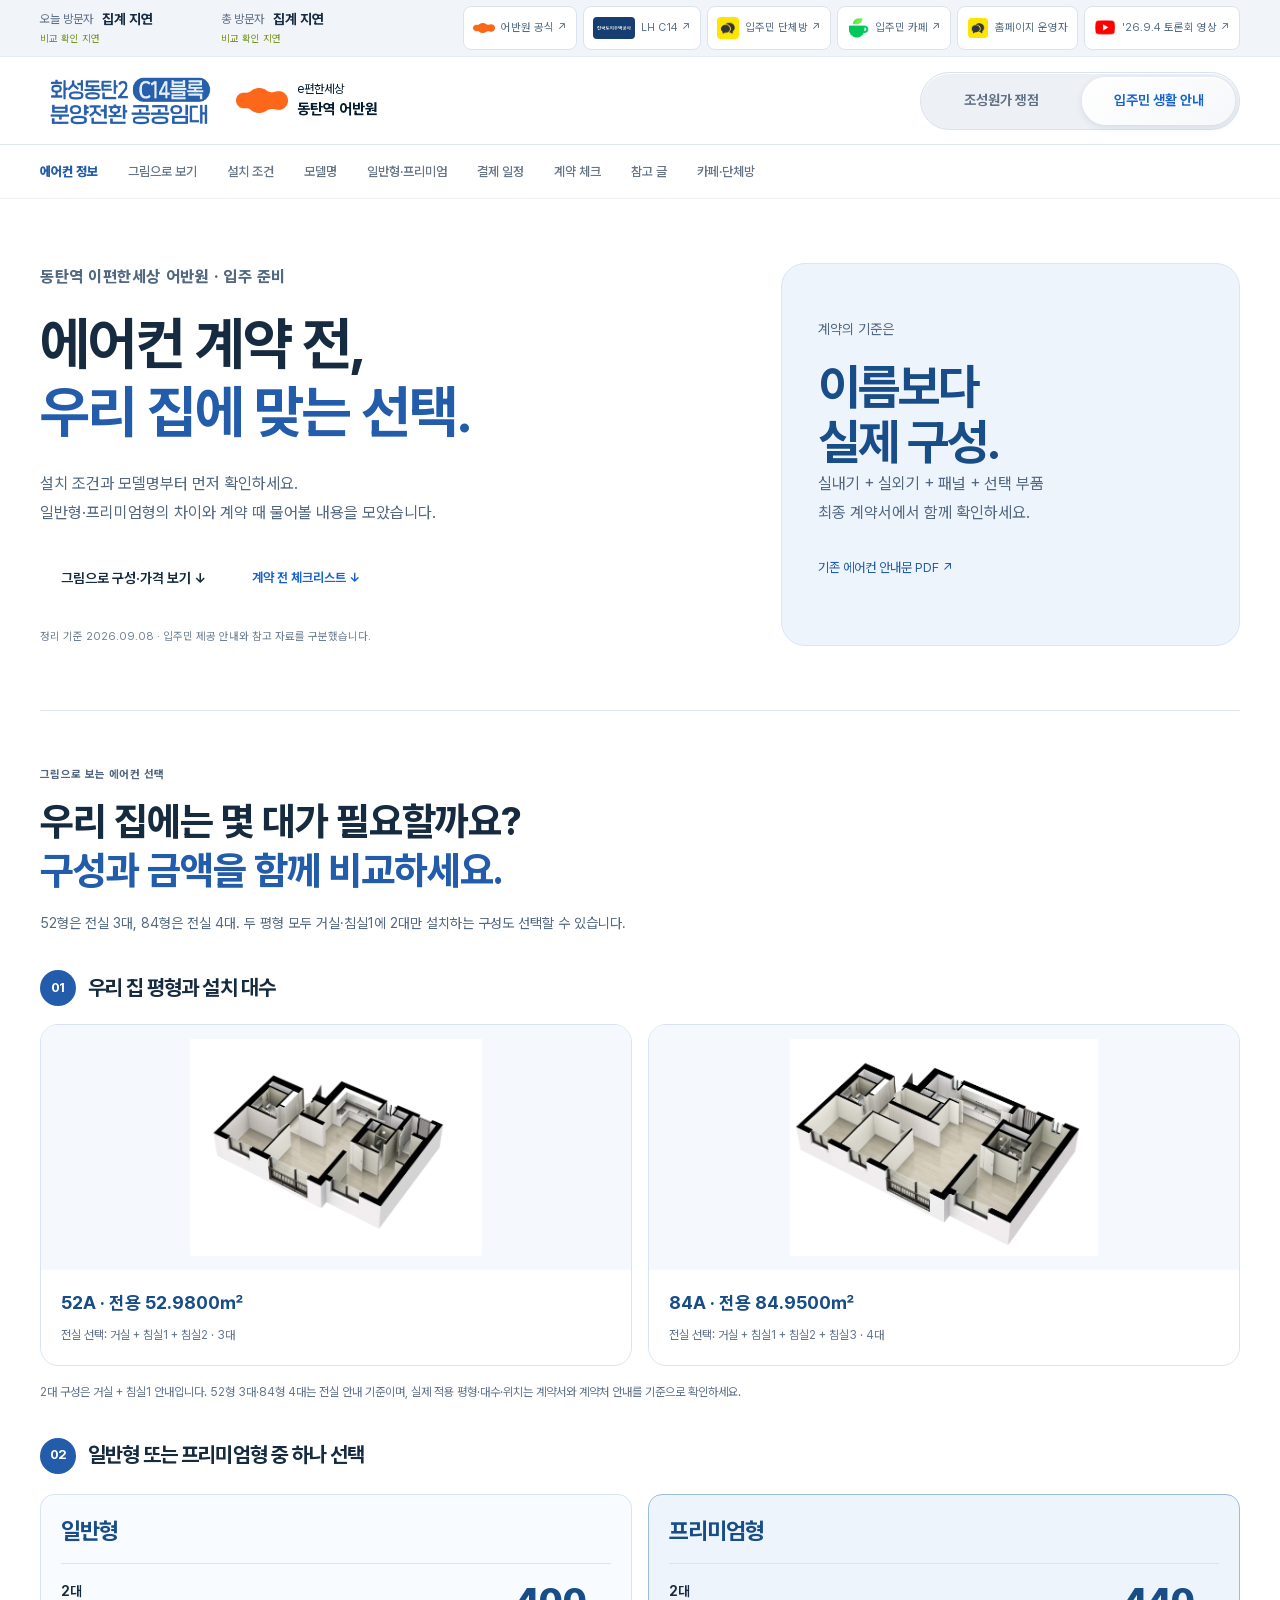
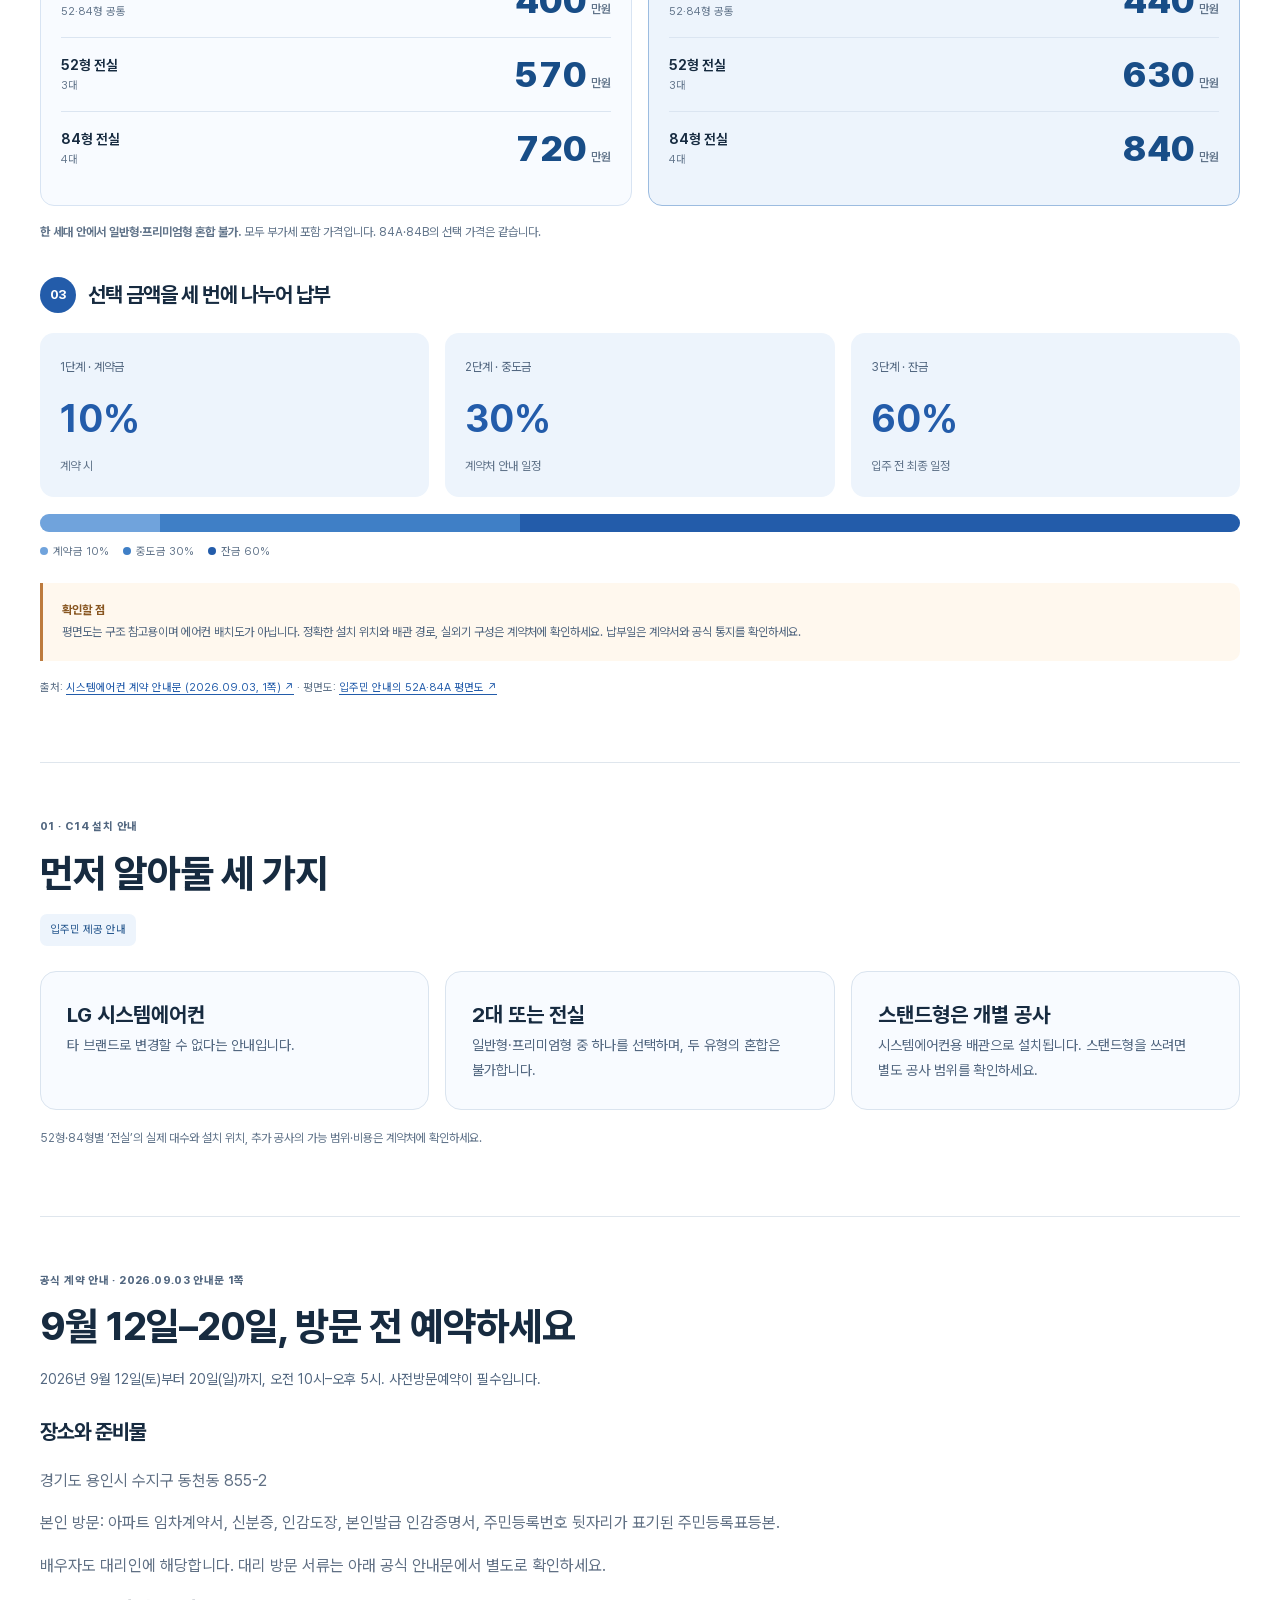
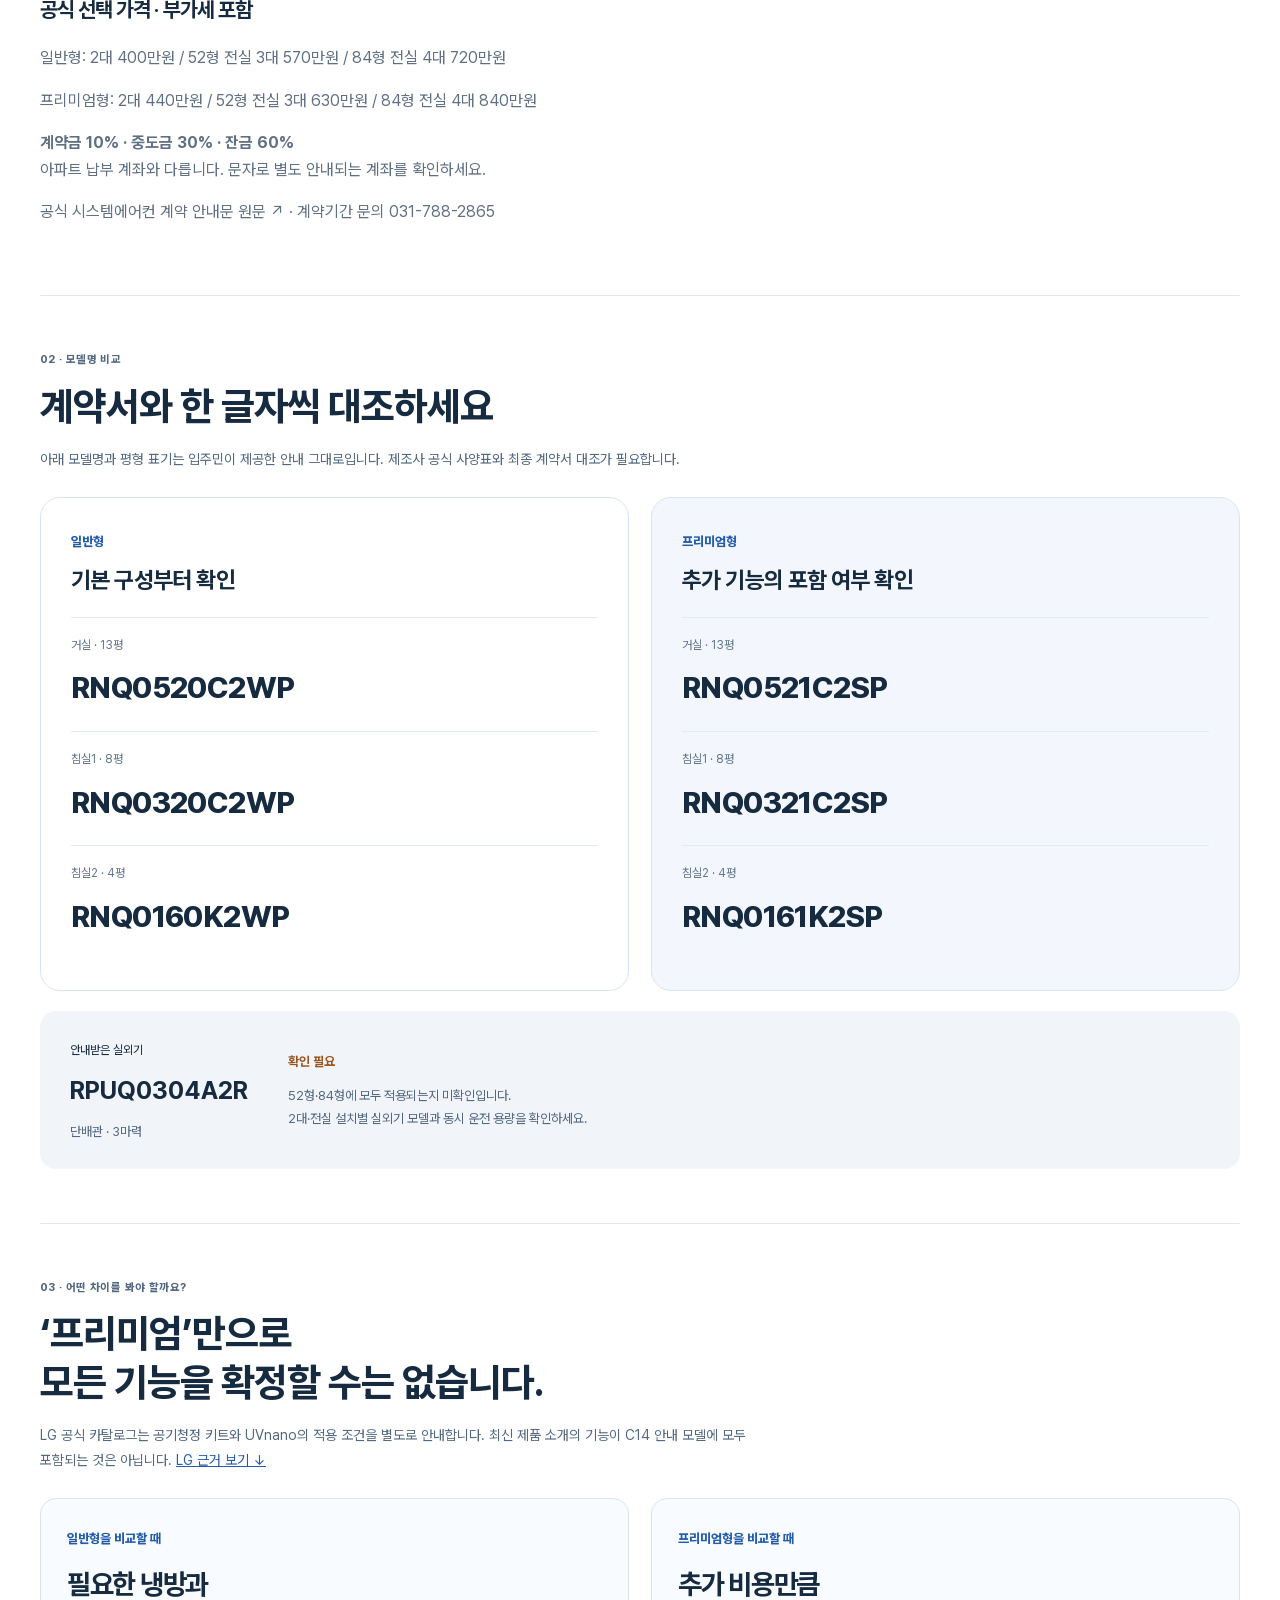
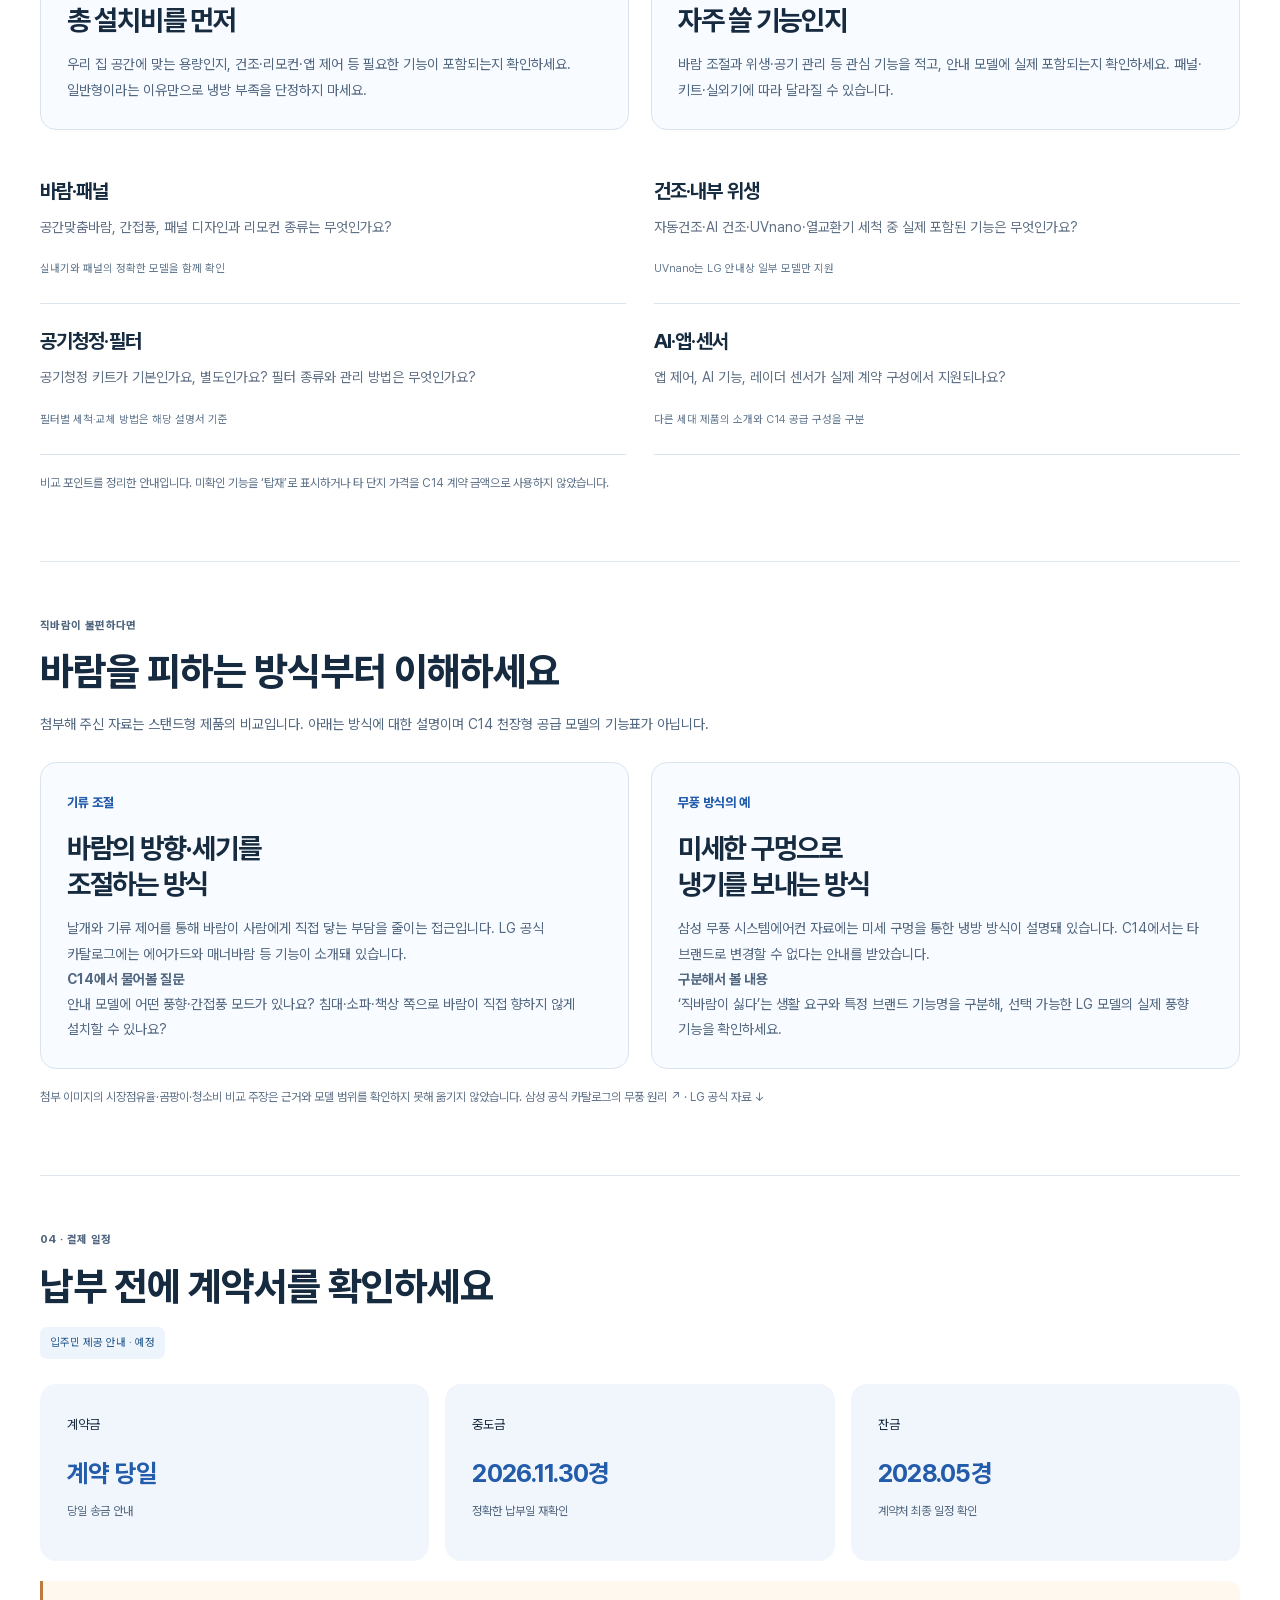
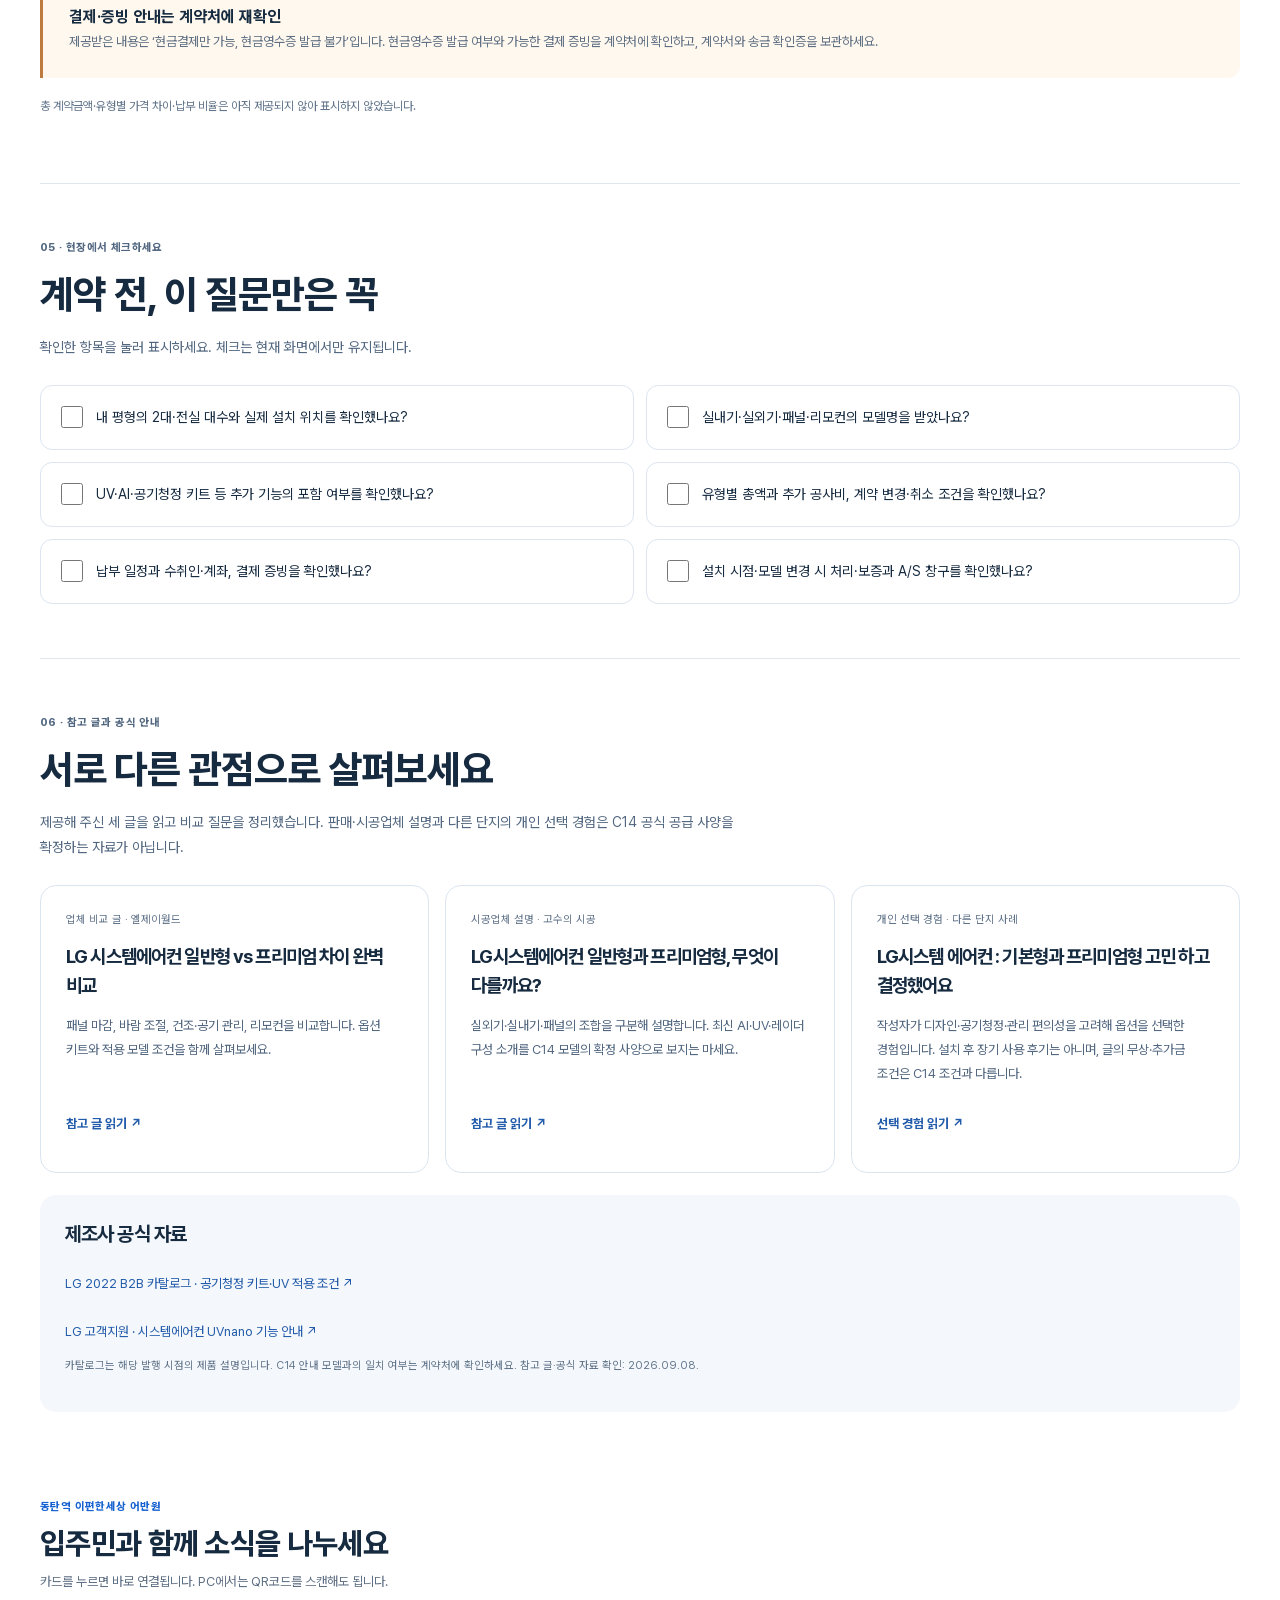
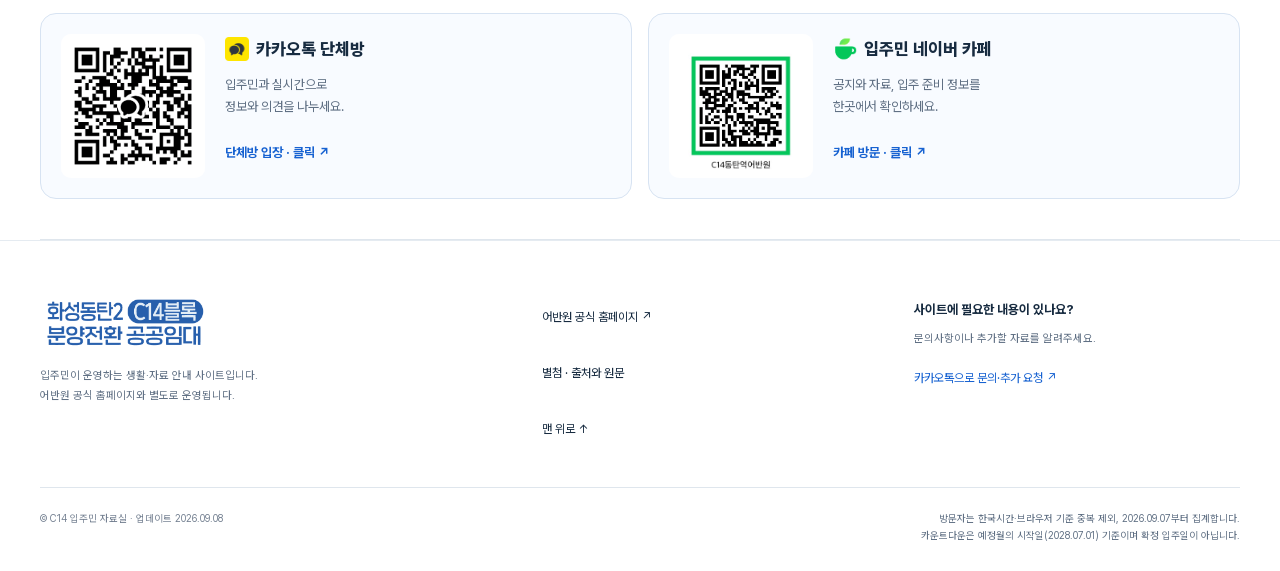
==== commit 8b91d30a: "Keep page toggle position stable and add aircon visual guide" ====
--- a/aircon.html
+++ b/aircon.html
@@ -1,13 +1,50 @@
-<!doctype html><html lang="ko"><head><meta charset="utf-8"><meta name="viewport" content="width=device-width,initial-scale=1"><title>에어컨 정보 | 동탄역 이편한세상 어반원 C14</title><meta name="description" content="C14 입주예정자를 위한 LG 시스템에어컨 일반형·프리미엄형 비교, 안내 모델명, 설치 제한, 납부 일정과 계약 전 확인사항."><link rel="canonical" href="https://c14.ai-hub-os.com/aircon.html"><meta property="og:title" content="어반원 에어컨, 계약 전 함께 확인하세요"><meta property="og:description" content="설치 조건·모델명·일반형과 프리미엄 비교·납부 일정"><meta property="og:image" content="https://c14.ai-hub-os.com/assets/c14-exterior.png"><meta property="og:type" content="website"><link rel="icon" href="assets/favicon.svg"><link rel="stylesheet" href="styles.css?v=guide-2"><link rel="stylesheet" href="article-actions.css?v=20260908-compact"><link rel="stylesheet" href="aircon.css?v=1"></head><body class="aircon-page"><a class="skip-link" href="#top">본문으로 바로가기</a><div class="community-bar"><div class="wrap"><div class="visitor-stats" aria-label="사이트 방문자 수" aria-live="polite"><span>오늘 방문자 <b data-stat="today">—</b><small data-stat-delta="today" aria-label="오늘 방문자 변동"></small></span><span>총 방문자 <b data-stat="total">—</b><small data-stat-delta="total" aria-label="총 방문자 변동"></small></span></div><div class="community-contacts compact-contacts"><a class="community-contact utility-link" href="https://www.elife.co.kr/Posm_list01.action?commonMap.CD_BIZ_LND=230160" target="_blank" rel="noopener noreferrer"><img src="assets/elife-logo.png" alt=""><span>어반원 공식 ↗</span></a><a class="community-contact utility-link" href="https://www.lhdt2-c14.co.kr/" target="_blank" rel="noopener noreferrer"><img class="utility-lh" src="assets/lh-footer-logo.svg" alt="LH"><span>LH C14 ↗</span></a><a class="community-contact utility-link" href="https://open.kakao.com/o/gxiyKH5h" target="_blank" rel="noopener noreferrer"><img src="assets/kakao-openchat.png" alt="카카오톡"><span>입주민 단체방 ↗</span></a><a class="community-contact utility-link" href="https://m.site.naver.com/2gcKG" target="_blank" rel="noopener noreferrer"><img src="assets/naver-cafe.ico" alt="네이버"><span>입주민 카페 ↗</span></a><a class="community-contact kakao-contact" href="https://open.kakao.com/o/s3EgWwLi" target="_blank" rel="noopener noreferrer" aria-label="문의·추가 요청 카카오톡으로 연락하기 (새 창)"><span class="contact-icon"><img src="assets/kakao-openchat.png" alt=""></span></a><a class="community-contact" href="https://www.youtube.com/watch?v=ZBfcnx8diAg" target="_blank" rel="noopener noreferrer" aria-label="공개 토론회 영상에서 의견 나누기 (새 창)"><span class="contact-icon" aria-hidden="true"><span class="youtube-icon"></span></span><span>'26.9.4 토론회 영상 ↗</span></a></div></div></div>
-  <header class="site-header">
+<!doctype html><html lang="ko"><head><meta charset="utf-8"><meta name="viewport" content="width=device-width,initial-scale=1"><title>에어컨 정보 | 동탄역 이편한세상 어반원 C14</title><meta name="description" content="C14 입주예정자를 위한 LG 시스템에어컨 일반형·프리미엄형 비교, 안내 모델명, 설치 제한, 납부 일정과 계약 전 확인사항."><link rel="canonical" href="https://c14.ai-hub-os.com/aircon.html"><meta property="og:title" content="어반원 에어컨, 계약 전 함께 확인하세요"><meta property="og:description" content="설치 조건·모델명·일반형과 프리미엄 비교·납부 일정"><meta property="og:image" content="https://c14.ai-hub-os.com/assets/c14-exterior.png"><meta property="og:type" content="website"><link rel="icon" href="assets/favicon.svg"><link rel="stylesheet" href="styles.css?v=guide-2"><link rel="stylesheet" href="article-actions.css?v=20260908-nav-stable"><link rel="stylesheet" href="aircon.css?v=1"><link rel="stylesheet" href="aircon-infographic.css?v=1"></head><body class="aircon-page"><a class="skip-link" href="#top">본문으로 바로가기</a><div class="community-bar"><div class="wrap"><div class="visitor-stats" aria-label="사이트 방문자 수" aria-live="polite"><span>오늘 방문자 <b data-stat="today">—</b><small data-stat-delta="today" aria-label="오늘 방문자 변동"></small></span><span>총 방문자 <b data-stat="total">—</b><small data-stat-delta="total" aria-label="총 방문자 변동"></small></span></div><div class="community-contacts compact-contacts"><a class="community-contact utility-link" href="https://www.elife.co.kr/Posm_list01.action?commonMap.CD_BIZ_LND=230160" target="_blank" rel="noopener noreferrer"><img src="assets/elife-logo.png" alt=""><span>어반원 공식 ↗</span></a><a class="community-contact utility-link" href="https://www.lhdt2-c14.co.kr/" target="_blank" rel="noopener noreferrer"><img class="utility-lh" src="assets/lh-footer-logo.svg" alt="LH"><span>LH C14 ↗</span></a><a class="community-contact utility-link" href="https://open.kakao.com/o/gxiyKH5h" target="_blank" rel="noopener noreferrer"><img src="assets/kakao-openchat.png" alt="카카오톡"><span>입주민 단체방 ↗</span></a><a class="community-contact utility-link" href="https://m.site.naver.com/2gcKG" target="_blank" rel="noopener noreferrer"><img src="assets/naver-cafe.ico" alt="네이버"><span>입주민 카페 ↗</span></a><a class="community-contact kakao-contact" href="https://open.kakao.com/o/s3EgWwLi" target="_blank" rel="noopener noreferrer" aria-label="홈페이지 운영자에게 카카오톡으로 연락하기 (새 창)"><span class="contact-icon"><img src="assets/kakao-openchat.png" alt=""></span><span>홈페이지 운영자</span></a><a class="community-contact" href="https://www.youtube.com/watch?v=ZBfcnx8diAg" target="_blank" rel="noopener noreferrer" aria-label="공개 토론회 영상에서 의견 나누기 (새 창)"><span class="contact-icon" aria-hidden="true"><span class="youtube-icon"></span></span><span>'26.9.4 토론회 영상 ↗</span></a></div></div></div>
+  <header class="site-header shared-header">
     <a class="brand" href="index.html"><span class="brand-wordmark"><img src="assets/c14-logo.png" width="180" height="53" alt="화성동탄2 C14블록 분양전환 공공임대"></span></a><div class="elife-brand"><img src="assets/elife-logo.png" alt=""><span>e편한세상<br><strong>동탄역 어반원</strong></span></div>
     <nav class="area-nav" aria-label="사이트 영역"><a href="index.html">조성원가 쟁점</a><a href="residents.html" aria-current="page">입주민 생활 안내</a></nav>
     
   </header>
-  <nav class="site-subnav" aria-label="에어컨 정보 목차"><div class="wrap"><a href="aircon.html" aria-current="page">에어컨 정보</a><a href="#install">설치 조건</a><a href="#models">모델명</a><a href="#compare">일반형·프리미엄</a><a href="#payment">결제 일정</a><a href="#checklist">계약 체크</a><a href="#references">참고 글</a><a href="#resident-community">카페·단체방</a></div></nav><main id="top"><section class="ac-hero wrap"><div><p class="eyebrow">동탄역 이편한세상 어반원 · 입주 준비</p><h1>에어컨 계약 전,<br><em>우리 집에 맞는 선택.</em></h1><p>설치 조건과 모델명부터 먼저 확인하세요.<br>일반형·프리미엄형의 차이와 계약 때 물어볼 내용을 모았습니다.</p><div class="ac-actions"><a class="button" href="#compare">두 가지 유형 비교하기 ↓</a><a class="text-link" href="#checklist">계약 전 체크리스트 ↓</a></div><small>정리 기준 2026.09.08 · 입주민 제공 안내와 참고 자료를 구분했습니다.</small></div><aside class="ac-hero-card"><span>계약의 기준은</span><strong>이름보다<br>실제 구성.</strong><p>실내기 + 실외기 + 패널 + 선택 부품<br>최종 계약서에서 함께 확인하세요.</p><a href="assets/c14-aircon-notice.pdf" target="_blank" rel="noopener noreferrer">기존 에어컨 안내문 PDF ↗</a></aside></section>
+  <nav class="site-subnav" aria-label="에어컨 정보 목차"><div class="wrap"><a href="aircon.html" aria-current="page">에어컨 정보</a><a href="#aircon-infographic">그림으로 보기</a><a href="#install">설치 조건</a><a href="#models">모델명</a><a href="#compare">일반형·프리미엄</a><a href="#payment">결제 일정</a><a href="#checklist">계약 체크</a><a href="#references">참고 글</a><a href="#resident-community">카페·단체방</a></div></nav><main id="top"><section class="ac-hero wrap"><div><p class="eyebrow">동탄역 이편한세상 어반원 · 입주 준비</p><h1>에어컨 계약 전,<br><em>우리 집에 맞는 선택.</em></h1><p>설치 조건과 모델명부터 먼저 확인하세요.<br>일반형·프리미엄형의 차이와 계약 때 물어볼 내용을 모았습니다.</p><div class="ac-actions"><a class="button" href="#aircon-infographic">그림으로 구성·가격 보기 ↓</a><a class="text-link" href="#checklist">계약 전 체크리스트 ↓</a></div><small>정리 기준 2026.09.08 · 입주민 제공 안내와 참고 자료를 구분했습니다.</small></div><aside class="ac-hero-card"><span>계약의 기준은</span><strong>이름보다<br>실제 구성.</strong><p>실내기 + 실외기 + 패널 + 선택 부품<br>최종 계약서에서 함께 확인하세요.</p><a href="assets/c14-aircon-notice.pdf" target="_blank" rel="noopener noreferrer">기존 에어컨 안내문 PDF ↗</a></aside></section>
+<section id="aircon-infographic" class="ac-info-section wrap" aria-labelledby="aircon-infographic-title">
+  <div class="ac-info-heading">
+    <p class="eyebrow">그림으로 보는 에어컨 선택</p>
+    <h2 id="aircon-infographic-title">우리 집에는 몇 대가 필요할까요?<br><em>구성과 금액을 함께 비교하세요.</em></h2>
+    <p>52형은 전실 3대, 84형은 전실 4대. 두 평형 모두 거실·침실1에 2대만 설치하는 구성도 선택할 수 있습니다.</p>
+  </div>
+
+  <h3 class="ac-info-step"><b>01</b> 우리 집 평형과 설치 대수</h3><div class="ac-info-grid" aria-label="공식 평면도 참고">
+    <figure class="ac-info-plan">
+      <a href="assets/52A.jpeg" target="_blank" rel="noopener noreferrer"><img src="assets/52A.jpeg" width="2483" height="1840" loading="lazy" alt="52A 공식 평면도 (구조 참고용)"></a>
+      <figcaption><strong>52A · 전용 52.9800㎡</strong><span>전실 선택: 거실 + 침실1 + 침실2 · 3대</span></figcaption>
+    </figure>
+    <figure class="ac-info-plan">
+      <a href="assets/84A.jpeg" target="_blank" rel="noopener noreferrer"><img src="assets/84A.jpeg" width="2607" height="1841" loading="lazy" alt="84A 공식 평면도 (구조 참고용)"></a>
+      <figcaption><strong>84A · 전용 84.9500㎡</strong><span>전실 선택: 거실 + 침실1 + 침실2 + 침실3 · 4대</span></figcaption>
+    </figure>
+  </div>
+  <p class="ac-info-caption">2대 구성은 거실 + 침실1 안내입니다. 52형 3대·84형 4대는 전실 안내 기준이며, 실제 적용 평형·대수·위치는 계약서와 계약처 안내를 기준으로 확인하세요.</p>
+
+  <h3 class="ac-info-step"><b>02</b> 일반형 또는 프리미엄형 중 하나 선택</h3>
+  <div class="ac-info-prices" aria-label="구성별 공식 가격 비교, 부가세 포함">
+    <article class="ac-info-price"><h3>일반형</h3><dl><div><dt>2대 <small>52·84형 공통</small></dt><dd>400<small>만원</small></dd></div><div><dt>52형 전실 <small>3대</small></dt><dd>570<small>만원</small></dd></div><div><dt>84형 전실 <small>4대</small></dt><dd>720<small>만원</small></dd></div></dl></article>
+    <article class="ac-info-price ac-info-premium"><h3>프리미엄형</h3><dl><div><dt>2대 <small>52·84형 공통</small></dt><dd>440<small>만원</small></dd></div><div><dt>52형 전실 <small>3대</small></dt><dd>630<small>만원</small></dd></div><div><dt>84형 전실 <small>4대</small></dt><dd>840<small>만원</small></dd></div></dl></article>
+  </div>
+  <p class="ac-info-caption"><strong>한 세대 안에서 일반형·프리미엄형 혼합 불가.</strong> 모두 부가세 포함 가격입니다. 84A·84B의 선택 가격은 같습니다.</p>
+  <h3 class="ac-info-step"><b>03</b> 선택 금액을 세 번에 나누어 납부</h3>
+  <div class="ac-info-payment" aria-label="납부 비율 단계도">
+    <article><span>1단계 · 계약금</span><strong>10%</strong><p>계약 시</p></article>
+    <article><span>2단계 · 중도금</span><strong>30%</strong><p>계약처 안내 일정</p></article>
+    <article><span>3단계 · 잔금</span><strong>60%</strong><p>입주 전 최종 일정</p></article>
+  </div>
+  <div class="ac-info-bar" aria-label="계약금 10%, 중도금 30%, 잔금 60% 비례 막대"><i></i><i></i><i></i></div>
+  <div class="ac-info-legend" aria-hidden="true"><span><b></b>계약금 10%</span><span><b></b>중도금 30%</span><span><b></b>잔금 60%</span></div>
+
+  <p class="ac-info-note"><strong>확인할 점</strong><br>평면도는 구조 참고용이며 에어컨 배치도가 아닙니다. 정확한 설치 위치와 배관 경로, 실외기 구성은 계약처에 확인하세요. 납부일은 계약서와 공식 통지를 확인하세요.</p>
+  <p class="ac-info-source">출처: <a href="https://www.elife.co.kr/jsp/front/po/230160/static/pdf/230160_notice_260903.pdf" target="_blank" rel="noopener noreferrer">시스템에어컨 계약 안내문 (2026.09.03, 1쪽) ↗</a> · 평면도: <a href="residents.html#plans">입주민 안내의 52A·84A 평면도 ↗</a></p>
+</section>
 <section id="install" class="ac-section wrap"><div class="ac-heading"><p class="eyebrow">01 · C14 설치 안내</p><h2>먼저 알아둘 세 가지</h2><span class="ac-badge">입주민 제공 안내</span></div><div class="ac-three"><article><b>LG 시스템에어컨</b><p>타 브랜드로 변경할 수 없다는 안내입니다.</p></article><article><b>2대 또는 전실</b><p>일반형·프리미엄형 중 하나를 선택하며, 두 유형의 혼합은 불가합니다.</p></article><article><b>스탠드형은 개별 공사</b><p>시스템에어컨용 배관으로 설치됩니다. 스탠드형을 쓰려면 별도 공사 범위를 확인하세요.</p></article></div><p class="ac-note">52형·84형별 ‘전실’의 실제 대수와 설치 위치, 추가 공사의 가능 범위·비용은 계약처에 확인하세요.</p></section>
 <section class="ac-section wrap" id="official-contract"><div class="ac-heading"><p class="eyebrow">공식 계약 안내 · 2026.09.03 안내문 1쪽</p><h2>9월 12일–20일, 방문 전 예약하세요</h2><p>2026년 9월 12일(토)부터 20일(일)까지, 오전 10시–오후 5시. 사전방문예약이 필수입니다.</p></div><div class="ac-grid"><article class="ac-card"><h3>장소와 준비물</h3><p>경기도 용인시 수지구 동천동 855-2</p><p>본인 방문: 아파트 임차계약서, 신분증, 인감도장, 본인발급 인감증명서, 주민등록번호 뒷자리가 표기된 주민등록표등본.</p><p>배우자도 대리인에 해당합니다. 대리 방문 서류는 아래 공식 안내문에서 별도로 확인하세요.</p></article><article class="ac-card"><h3>공식 선택 가격 · 부가세 포함</h3><p>일반형: 2대 400만원 / 52형 전실 3대 570만원 / 84형 전실 4대 720만원</p><p>프리미엄형: 2대 440만원 / 52형 전실 3대 630만원 / 84형 전실 4대 840만원</p><p><strong>계약금 10% · 중도금 30% · 잔금 60%</strong><br>아파트 납부 계좌와 다릅니다. 문자로 별도 안내되는 계좌를 확인하세요.</p></article></div><p><a href="https://www.elife.co.kr/jsp/front/po/230160/static/pdf/230160_notice_260903.pdf" target="_blank" rel="noopener noreferrer">공식 시스템에어컨 계약 안내문 원문 ↗</a> · 계약기간 문의 031-788-2865</p></section><section id="models" class="ac-section wrap"><div class="ac-heading"><p class="eyebrow">02 · 모델명 비교</p><h2>계약서와 한 글자씩 대조하세요</h2><p>아래 모델명과 평형 표기는 입주민이 제공한 안내 그대로입니다. 제조사 공식 사양표와 최종 계약서 대조가 필요합니다.</p></div><div class="ac-two"><article class="ac-model"><span>일반형</span><h3>기본 구성부터 확인</h3><dl><dt>거실 · 13평</dt><dd>RNQ0520C2WP</dd><dt>침실1 · 8평</dt><dd>RNQ0320C2WP</dd><dt>침실2 · 4평</dt><dd>RNQ0160K2WP</dd></dl></article><article class="ac-model premium"><span>프리미엄형</span><h3>추가 기능의 포함 여부 확인</h3><dl><dt>거실 · 13평</dt><dd>RNQ0521C2SP</dd><dt>침실1 · 8평</dt><dd>RNQ0321C2SP</dd><dt>침실2 · 4평</dt><dd>RNQ0161K2SP</dd></dl></article></div><div class="ac-outdoor"><div><span>안내받은 실외기</span><strong>RPUQ0304A2R</strong><p>단배관 · 3마력</p></div><div><b>확인 필요</b><p>52형·84형에 모두 적용되는지 미확인입니다.<br>2대·전실 설치별 실외기 모델과 동시 운전 용량을 확인하세요.</p></div></div></section>
 <section id="compare" class="ac-section wrap"><div class="ac-heading"><p class="eyebrow">03 · 어떤 차이를 봐야 할까요?</p><h2>‘프리미엄’만으로<br>모든 기능을 확정할 수는 없습니다.</h2><p>LG 공식 카탈로그는 공기청정 키트와 UVnano의 적용 조건을 별도로 안내합니다. 최신 제품 소개의 기능이 C14 안내 모델에 모두 포함되는 것은 아닙니다. <a href="#ref-lg">LG 근거 보기 ↓</a></p></div><div class="ac-two"><article class="ac-choice"><span>일반형을 비교할 때</span><h3>필요한 냉방과<br>총 설치비를 먼저</h3><p>우리 집 공간에 맞는 용량인지, 건조·리모컨·앱 제어 등 필요한 기능이 포함되는지 확인하세요. 일반형이라는 이유만으로 냉방 부족을 단정하지 마세요.</p></article><article class="ac-choice"><span>프리미엄형을 비교할 때</span><h3>추가 비용만큼<br>자주 쓸 기능인지</h3><p>바람 조절과 위생·공기 관리 등 관심 기능을 적고, 안내 모델에 실제 포함되는지 확인하세요. 패널·키트·실외기에 따라 달라질 수 있습니다.</p></article></div><div class="ac-comparison" role="region" aria-label="기능별 확인 질문"><article><h3>바람·패널</h3><p>공간맞춤바람, 간접풍, 패널 디자인과 리모컨 종류는 무엇인가요?</p><small>실내기와 패널의 정확한 모델을 함께 확인</small></article><article><h3>건조·내부 위생</h3><p>자동건조·AI 건조·UVnano·열교환기 세척 중 실제 포함된 기능은 무엇인가요?</p><small>UVnano는 LG 안내상 일부 모델만 지원</small></article><article><h3>공기청정·필터</h3><p>공기청정 키트가 기본인가요, 별도인가요? 필터 종류와 관리 방법은 무엇인가요?</p><small>필터별 세척·교체 방법은 해당 설명서 기준</small></article><article><h3>AI·앱·센서</h3><p>앱 제어, AI 기능, 레이더 센서가 실제 계약 구성에서 지원되나요?</p><small>다른 세대 제품의 소개와 C14 공급 구성을 구분</small></article></div><p class="ac-note">비교 포인트를 정리한 안내입니다. 미확인 기능을 ‘탑재’로 표시하거나 타 단지 가격을 C14 계약 금액으로 사용하지 않았습니다.</p></section>
 <section id="airflow" class="ac-section wrap"><div class="ac-heading"><p class="eyebrow">직바람이 불편하다면</p><h2>바람을 피하는 방식부터 이해하세요</h2><p>첨부해 주신 자료는 스탠드형 제품의 비교입니다. 아래는 방식에 대한 설명이며 C14 천장형 공급 모델의 기능표가 아닙니다.</p></div><div class="ac-two"><article class="ac-choice"><span>기류 조절</span><h3>바람의 방향·세기를<br>조절하는 방식</h3><p>날개와 기류 제어를 통해 바람이 사람에게 직접 닿는 부담을 줄이는 접근입니다. LG 공식 카탈로그에는 에어가드와 매너바람 등 기능이 소개돼 있습니다.</p><p><b>C14에서 물어볼 질문</b><br>안내 모델에 어떤 풍향·간접풍 모드가 있나요? 침대·소파·책상 쪽으로 바람이 직접 향하지 않게 설치할 수 있나요?</p></article><article class="ac-choice"><span>무풍 방식의 예</span><h3>미세한 구멍으로<br>냉기를 보내는 방식</h3><p>삼성 무풍 시스템에어컨 자료에는 미세 구멍을 통한 냉방 방식이 설명돼 있습니다. C14에서는 타 브랜드로 변경할 수 없다는 안내를 받았습니다.</p><p><b>구분해서 볼 내용</b><br>‘직바람이 싫다’는 생활 요구와 특정 브랜드 기능명을 구분해, 선택 가능한 LG 모델의 실제 풍향 기능을 확인하세요.</p></article></div><p class="ac-note">첨부 이미지의 시장점유율·곰팡이·청소비 비교 주장은 근거와 모델 범위를 확인하지 못해 옮기지 않았습니다. <a href="https://images.samsung.com/is/content/samsung/p5/sec/business/insights/catalog-download/2020/GB20200527_obtain.pdf" target="_blank" rel="noopener noreferrer">삼성 공식 카탈로그의 무풍 원리 ↗</a> · <a href="#ref-lg">LG 공식 자료 ↓</a></p></section><section id="payment" class="ac-section wrap"><div class="ac-heading"><p class="eyebrow">04 · 결제 일정</p><h2>납부 전에 계약서를 확인하세요</h2><span class="ac-badge">입주민 제공 안내 · 예정</span></div><div class="ac-payment"><div><span>계약금</span><strong>계약 당일</strong><p>당일 송금 안내</p></div><div><span>중도금</span><strong>2026.11.30경</strong><p>정확한 납부일 재확인</p></div><div><span>잔금</span><strong>2028.05경</strong><p>계약처 최종 일정 확인</p></div></div><div class="ac-alert"><strong>결제·증빙 안내는 계약처에 재확인</strong><p>제공받은 내용은 ‘현금결제만 가능, 현금영수증 발급 불가’입니다. 현금영수증 발급 여부와 가능한 결제 증빙을 계약처에 확인하고, 계약서와 송금 확인증을 보관하세요.</p></div><p class="ac-note">총 계약금액·유형별 가격 차이·납부 비율은 아직 제공되지 않아 표시하지 않았습니다.</p></section>
 <section id="checklist" class="ac-section wrap"><div class="ac-heading"><p class="eyebrow">05 · 현장에서 체크하세요</p><h2>계약 전, 이 질문만은 꼭</h2><p>확인한 항목을 눌러 표시하세요. 체크는 현재 화면에서만 유지됩니다.</p></div><div class="ac-checks"><label><input type="checkbox">내 평형의 2대·전실 대수와 실제 설치 위치를 확인했나요?</label><label><input type="checkbox">실내기·실외기·패널·리모컨의 모델명을 받았나요?</label><label><input type="checkbox">UV·AI·공기청정 키트 등 추가 기능의 포함 여부를 확인했나요?</label><label><input type="checkbox">유형별 총액과 추가 공사비, 계약 변경·취소 조건을 확인했나요?</label><label><input type="checkbox">납부 일정과 수취인·계좌, 결제 증빙을 확인했나요?</label><label><input type="checkbox">설치 시점·모델 변경 시 처리·보증과 A/S 창구를 확인했나요?</label></div></section>
-<section id="references" class="ac-section wrap"><div class="ac-heading"><p class="eyebrow">06 · 참고 글과 공식 안내</p><h2>서로 다른 관점으로 살펴보세요</h2><p>제공해 주신 세 글을 읽고 비교 질문을 정리했습니다. 판매·시공업체 설명과 다른 단지의 개인 선택 경험은 C14 공식 공급 사양을 확정하는 자료가 아닙니다.</p></div><div class="ac-references"><a href="https://naver.me/GdTWq8u8" target="_blank" rel="noopener noreferrer"><span>업체 비교 글 · 엘제이월드</span><h3>LG 시스템에어컨 일반형 vs 프리미엄 차이 완벽 비교</h3><p>패널 마감, 바람 조절, 건조·공기 관리, 리모컨을 비교합니다. 옵션 키트와 적용 모델 조건을 함께 살펴보세요.</p><strong>참고 글 읽기 ↗</strong></a><a href="https://m.blog.naver.com/gosusigong/224340304685" target="_blank" rel="noopener noreferrer"><span>시공업체 설명 · 고수의 시공</span><h3>LG시스템에어컨 일반형과 프리미엄형, 무엇이 다를까요?</h3><p>실외기·실내기·패널의 조합을 구분해 설명합니다. 최신 AI·UV·레이더 구성 소개를 C14 모델의 확정 사양으로 보지는 마세요.</p><strong>참고 글 읽기 ↗</strong></a><a href="https://naver.me/xF4IHM2B" target="_blank" rel="noopener noreferrer"><span>개인 선택 경험 · 다른 단지 사례</span><h3>LG시스템 에어컨 : 기본형과 프리미엄형 고민 하고 결정했어요</h3><p>작성자가 디자인·공기청정·관리 편의성을 고려해 옵션을 선택한 경험입니다. 설치 후 장기 사용 후기는 아니며, 글의 무상·추가금 조건은 C14 조건과 다릅니다.</p><strong>선택 경험 읽기 ↗</strong></a></div><div id="ref-lg" class="ac-official"><h3>제조사 공식 자료</h3><a href="https://www.lge.co.kr/kr/ebook/2022/november/b2b/catImage/125/20221112_catalogue_b2b.pdf" target="_blank" rel="noopener noreferrer">LG 2022 B2B 카탈로그 · 공기청정 키트·UV 적용 조건 ↗</a><a href="https://www.lge.co.kr/support/solutions-20154863591293" target="_blank" rel="noopener noreferrer">LG 고객지원 · 시스템에어컨 UVnano 기능 안내 ↗</a><p>카탈로그는 해당 발행 시점의 제품 설명입니다. C14 안내 모델과의 일치 여부는 계약처에 확인하세요. 참고 글·공식 자료 확인: 2026.09.08.</p></div></section><section id="resident-community" class="resident-community wrap" aria-labelledby="resident-community-heading"><header><p class="eyebrow">동탄역 이편한세상 어반원</p><h2 id="resident-community-heading">입주민과 함께 소식을 나누세요</h2><p>카드를 누르면 바로 연결됩니다. PC에서는 QR코드를 스캔해도 됩니다.</p></header><div class="resident-community-grid"><a class="resident-community-card" href="https://open.kakao.com/o/gxiyKH5h" target="_blank" rel="noopener noreferrer" aria-label="입주민 카카오톡 단체방 입장 (새 창)"><img class="resident-community-qr" src="assets/resident-kakao-qr.png" width="160" height="160" alt="카카오톡 단체방 QR코드"><div><span class="resident-community-label"><img src="assets/kakao-openchat.png" width="24" height="24" alt="">카카오톡 단체방</span><p>입주민과 실시간으로<br>정보와 의견을 나누세요.</p><strong>단체방 입장 · 클릭 ↗</strong></div></a><a class="resident-community-card" href="https://m.site.naver.com/2gcKG" target="_blank" rel="noopener noreferrer" aria-label="입주민 네이버 카페 방문 (새 창)"><img class="resident-community-qr" src="assets/resident-cafe-qr.png" width="160" height="160" alt="입주민 네이버 카페 QR코드"><div><span class="resident-community-label"><img src="assets/naver-cafe.ico" width="24" height="24" alt="">입주민 네이버 카페</span><p>공지와 자료, 입주 준비 정보를<br>한곳에서 확인하세요.</p><strong>카페 방문 · 클릭 ↗</strong></div></a></div></section></main><footer class="home-footer"><div class="wrap"><div class="footer-top"><div><img src="assets/c14-logo.png" width="170" height="50" alt="화성동탄2 C14블록"><p>입주민이 운영하는 생활·자료 안내 사이트입니다.<br>어반원 공식 홈페이지와 별도로 운영됩니다.</p></div><div class="footer-links"><a href="https://www.elife.co.kr/Posm_list01.action?commonMap.CD_BIZ_LND=230160" target="_blank" rel="noopener noreferrer">어반원 공식 홈페이지 ↗</a><a href="index.html#sources">별첨 · 출처와 원문</a><a href="#top">맨 위로 ↑</a></div><div class="contact-footer"><strong>사이트에 필요한 내용이 있나요?</strong><p>문의사항이나 추가할 자료를 알려주세요.</p><a href="https://open.kakao.com/o/s3EgWwLi" target="_blank" rel="noopener noreferrer">카카오톡으로 문의·추가 요청 ↗</a></div></div><div class="footer-bottom"><span>© C14 입주민 자료실 · 업데이트 2026.09.08</span><p>방문자는 한국시간·브라우저 기준 중복 제외, 2026.09.07부터 집계합니다.<br>카운트다운은 예정월의 시작일(2028.07.01) 기준이며 확정 입주일이 아닙니다.</p></div></div></footer><script type="module" src="visitors.js?v=org-20260908"></script><script type="module" src="area-toggle.js?v=1"></script></body></html>+<section id="references" class="ac-section wrap"><div class="ac-heading"><p class="eyebrow">06 · 참고 글과 공식 안내</p><h2>서로 다른 관점으로 살펴보세요</h2><p>제공해 주신 세 글을 읽고 비교 질문을 정리했습니다. 판매·시공업체 설명과 다른 단지의 개인 선택 경험은 C14 공식 공급 사양을 확정하는 자료가 아닙니다.</p></div><div class="ac-references"><a href="https://naver.me/GdTWq8u8" target="_blank" rel="noopener noreferrer"><span>업체 비교 글 · 엘제이월드</span><h3>LG 시스템에어컨 일반형 vs 프리미엄 차이 완벽 비교</h3><p>패널 마감, 바람 조절, 건조·공기 관리, 리모컨을 비교합니다. 옵션 키트와 적용 모델 조건을 함께 살펴보세요.</p><strong>참고 글 읽기 ↗</strong></a><a href="https://m.blog.naver.com/gosusigong/224340304685" target="_blank" rel="noopener noreferrer"><span>시공업체 설명 · 고수의 시공</span><h3>LG시스템에어컨 일반형과 프리미엄형, 무엇이 다를까요?</h3><p>실외기·실내기·패널의 조합을 구분해 설명합니다. 최신 AI·UV·레이더 구성 소개를 C14 모델의 확정 사양으로 보지는 마세요.</p><strong>참고 글 읽기 ↗</strong></a><a href="https://naver.me/xF4IHM2B" target="_blank" rel="noopener noreferrer"><span>개인 선택 경험 · 다른 단지 사례</span><h3>LG시스템 에어컨 : 기본형과 프리미엄형 고민 하고 결정했어요</h3><p>작성자가 디자인·공기청정·관리 편의성을 고려해 옵션을 선택한 경험입니다. 설치 후 장기 사용 후기는 아니며, 글의 무상·추가금 조건은 C14 조건과 다릅니다.</p><strong>선택 경험 읽기 ↗</strong></a></div><div id="ref-lg" class="ac-official"><h3>제조사 공식 자료</h3><a href="https://www.lge.co.kr/kr/ebook/2022/november/b2b/catImage/125/20221112_catalogue_b2b.pdf" target="_blank" rel="noopener noreferrer">LG 2022 B2B 카탈로그 · 공기청정 키트·UV 적용 조건 ↗</a><a href="https://www.lge.co.kr/support/solutions-20154863591293" target="_blank" rel="noopener noreferrer">LG 고객지원 · 시스템에어컨 UVnano 기능 안내 ↗</a><p>카탈로그는 해당 발행 시점의 제품 설명입니다. C14 안내 모델과의 일치 여부는 계약처에 확인하세요. 참고 글·공식 자료 확인: 2026.09.08.</p></div></section><section id="resident-community" class="resident-community wrap" aria-labelledby="resident-community-heading"><header><p class="eyebrow">동탄역 이편한세상 어반원</p><h2 id="resident-community-heading">입주민과 함께 소식을 나누세요</h2><p>카드를 누르면 바로 연결됩니다. PC에서는 QR코드를 스캔해도 됩니다.</p></header><div class="resident-community-grid"><a class="resident-community-card" href="https://open.kakao.com/o/gxiyKH5h" target="_blank" rel="noopener noreferrer" aria-label="입주민 카카오톡 단체방 입장 (새 창)"><img class="resident-community-qr" src="assets/resident-kakao-qr.png" width="160" height="160" alt="카카오톡 단체방 QR코드"><div><span class="resident-community-label"><img src="assets/kakao-openchat.png" width="24" height="24" alt="">카카오톡 단체방</span><p>입주민과 실시간으로<br>정보와 의견을 나누세요.</p><strong>단체방 입장 · 클릭 ↗</strong></div></a><a class="resident-community-card" href="https://m.site.naver.com/2gcKG" target="_blank" rel="noopener noreferrer" aria-label="입주민 네이버 카페 방문 (새 창)"><img class="resident-community-qr" src="assets/resident-cafe-qr.png" width="160" height="160" alt="입주민 네이버 카페 QR코드"><div><span class="resident-community-label"><img src="assets/naver-cafe.ico" width="24" height="24" alt="">입주민 네이버 카페</span><p>공지와 자료, 입주 준비 정보를<br>한곳에서 확인하세요.</p><strong>카페 방문 · 클릭 ↗</strong></div></a></div></section></main><footer class="home-footer"><div class="wrap"><div class="footer-top"><div><img src="assets/c14-logo.png" width="170" height="50" alt="화성동탄2 C14블록"><p>입주민이 운영하는 생활·자료 안내 사이트입니다.<br>어반원 공식 홈페이지와 별도로 운영됩니다.</p></div><div class="footer-links"><a href="https://www.elife.co.kr/Posm_list01.action?commonMap.CD_BIZ_LND=230160" target="_blank" rel="noopener noreferrer">어반원 공식 홈페이지 ↗</a><a href="index.html#sources">별첨 · 출처와 원문</a><a href="#top">맨 위로 ↑</a></div><div class="contact-footer"><strong>사이트에 필요한 내용이 있나요?</strong><p>문의사항이나 추가할 자료를 알려주세요.</p><a href="https://open.kakao.com/o/s3EgWwLi" target="_blank" rel="noopener noreferrer">카카오톡으로 문의·추가 요청 ↗</a></div></div><div class="footer-bottom"><span>© C14 입주민 자료실 · 업데이트 2026.09.08</span><p>방문자는 한국시간·브라우저 기준 중복 제외, 2026.09.07부터 집계합니다.<br>카운트다운은 예정월의 시작일(2028.07.01) 기준이며 확정 입주일이 아닙니다.</p></div></div></footer><script type="module" src="visitors.js?v=org-20260908"></script><script type="module" src="area-toggle.js?v=2"></script></body></html>
--- a/article-actions.css
+++ b/article-actions.css
@@ -60,3 +60,18 @@
 
 /* Compact utility row: full QR cards remain in the community section. */
 .community-bar .wrap:has(.compact-contacts){flex-wrap:wrap;gap:6px;padding-block:6px}.community-bar .compact-contacts{display:flex;gap:6px;flex-wrap:wrap;justify-content:flex-end}.community-bar .compact-contacts .community-contact{height:44px;min-height:44px;padding:5px 9px;gap:6px;justify-content:center;border:1px solid #dbe4ee;border-radius:8px;background:#fff;font-size:11px;white-space:nowrap}.compact-contacts .utility-link>img{width:22px;height:22px;object-fit:contain}.compact-contacts .utility-link>.utility-lh{width:42px;background:#173e70;border-radius:4px;padding:4px}.compact-contacts .contact-icon{width:22px;height:22px;flex-basis:22px;border:0;box-shadow:none;background:transparent;border-radius:4px}.compact-contacts .contact-icon::before{display:none}.community-bar .compact-contacts .kakao-contact{min-width:44px}@media(max-width:760px){.community-bar .compact-contacts{display:grid;grid-template-columns:repeat(3,minmax(0,1fr));width:100%;gap:4px}.community-bar .compact-contacts .community-contact{font-size:10px;padding:4px;min-width:0;gap:4px}.compact-contacts .utility-link>img{width:18px;height:18px}.compact-contacts .utility-link>.utility-lh{width:32px}.community-bar .compact-contacts .community-contact:last-child{font-size:9px}}
+
+/* 공통 상단은 본문별 .wrap 폭이나 집계 응답 길이에 영향을 받지 않는다. */
+.community-bar:has(.compact-contacts)>.wrap{width:min(1240px,calc(100% - 80px))}
+.community-bar:has(.compact-contacts) .visitor-stats{display:grid;grid-template-columns:repeat(2,minmax(0,1fr));width:350px;flex:none;gap:12px}
+.community-bar:has(.compact-contacts) .visitor-stats>span{display:grid;grid-template-columns:auto 1fr;grid-template-rows:20px 16px;align-items:center;gap:0 4px;white-space:nowrap}
+.community-bar:has(.compact-contacts) [data-stat-delta]{grid-column:1/-1;margin:0;min-width:0;overflow:hidden;text-overflow:ellipsis;line-height:16px}
+.shared-header{display:grid;grid-template-columns:max-content minmax(0,1fr) 320px;height:88px;min-height:88px;gap:16px}
+.shared-header .elife-brand{justify-self:start;margin:0}
+.shared-header .area-nav{display:grid;grid-template-columns:repeat(2,minmax(0,1fr));width:100%;height:58px;gap:4px;margin:0;order:initial}
+.shared-header .area-nav a{min-width:0;height:48px;padding:0 8px;line-height:1.5}
+.shared-header .brand-wordmark img{display:block;width:180px;height:53px;object-fit:contain}
+@media(max-width:1050px){.community-bar:has(.compact-contacts)>.wrap{width:calc(100% - 56px)}.shared-header{grid-template-columns:max-content minmax(0,1fr) 264px}.shared-header .brand-wordmark img{width:155px;height:46px}}
+@media(max-width:760px){.community-bar:has(.compact-contacts)>.wrap{width:calc(100% - 40px)}.community-bar:has(.compact-contacts) .visitor-stats{width:100%}.shared-header{grid-template-columns:minmax(0,1fr) max-content;grid-template-rows:44px 58px;height:137px;min-height:137px;gap:12px 10px;padding-block:12px 10px}.shared-header .elife-brand{justify-self:end}.shared-header .area-nav{grid-column:1/-1}.shared-header .brand-wordmark img{width:145px;height:43px}}
+@media(max-width:360px){.community-bar:has(.compact-contacts)>.wrap{width:calc(100% - 32px)}.shared-header .brand-wordmark img{width:125px;height:37px}.shared-header .elife-brand img{width:36px}.shared-header .elife-brand{gap:6px}.shared-header .elife-brand strong{font-size:14px}}
+.compact-contacts .kakao-contact>span:last-child{white-space:normal;line-height:1.3}
--- a/aircon-infographic.css
+++ b/aircon-infographic.css
@@ -0,0 +1,35 @@
+/* 에어컨 구성·가격·납부 인포그래픽 */
+.ac-info-section{padding-block:54px;border-top:1px solid var(--line)}
+.ac-info-heading{max-width:760px;margin-bottom:25px}
+.ac-info-heading .eyebrow{font-size:11px;margin:0 0 12px}
+.ac-info-heading h2{font-size:clamp(27px,3.5vw,39px);line-height:1.25;margin:0 0 16px;letter-spacing:-1px}
+.ac-info-heading p{font-size:14px;line-height:1.8;color:#526780;margin:0}
+.ac-info-heading a,.ac-info-source a{color:#235caa;text-decoration:underline;text-underline-offset:3px}
+.ac-info-grid{display:grid;grid-template-columns:repeat(2,minmax(0,1fr));gap:16px}
+.ac-info-plan{margin:0;border:1px solid #d8e4f3;border-radius:18px;overflow:hidden;background:#fff}
+.ac-info-plan img{display:block;width:100%;height:245px;object-fit:contain;padding:14px;background:#f5f8fc}
+.ac-info-plan figcaption{padding:18px 20px 20px}
+.ac-info-plan figcaption strong{display:block;font-size:18px;color:#184d87}
+.ac-info-plan figcaption span{display:block;margin-top:7px;font-size:12px;line-height:1.7;color:#61748a}
+.ac-info-caption{font-size:12px;line-height:1.8;color:#61748a;margin:16px 0 0}
+.ac-info-prices{display:grid;grid-template-columns:repeat(2,minmax(0,1fr));gap:16px;margin-top:20px}
+.ac-info-price{padding:20px;border:1px solid #d8e4f3;border-radius:14px;background:#f8fbff}
+.ac-info-price h3{margin:0;font-size:15px;color:#184d87}
+.ac-info-price p{margin:11px 0 0;font-size:13px;line-height:1.75;color:#526780}
+.ac-info-price strong{font-size:20px;color:#173f70;white-space:nowrap}
+.ac-info-price small{font-size:11px;color:#61748a}
+.ac-info-payment{display:grid;grid-template-columns:repeat(3,1fr);gap:16px;margin-top:28px}
+.ac-info-payment article{padding:20px;border-radius:14px;background:#edf4fc}
+.ac-info-payment span{font-size:12px;color:#526780}
+.ac-info-payment strong{display:block;margin-top:8px;font-size:23px;color:#235caa}
+.ac-info-payment p{margin:7px 0 0;font-size:12px;color:#61748a}
+.ac-info-bar{display:flex;height:13px;overflow:hidden;border-radius:99px;background:#dce8f5;margin-top:17px}
+.ac-info-bar i{display:block;height:100%;font-style:normal}
+.ac-info-bar i:nth-child(1){width:10%;background:#70a3dc}.ac-info-bar i:nth-child(2){width:30%;background:#3f7fc6}.ac-info-bar i:nth-child(3){width:60%;background:#235caa}
+.ac-info-legend{display:flex;flex-wrap:wrap;gap:8px 14px;margin-top:11px;font-size:11px;color:#61748a}
+.ac-info-legend b{display:inline-block;width:8px;height:8px;border-radius:50%;margin-right:5px;background:#70a3dc}.ac-info-legend span:nth-child(2) b{background:#3f7fc6}.ac-info-legend span:nth-child(3) b{background:#235caa}
+.ac-info-note{margin-top:22px;padding:17px 19px;border-left:3px solid #bd7b3e;border-radius:0 10px 10px 0;background:#fff8ee;color:#526780;font-size:12px;line-height:1.8}
+.ac-info-source{margin-top:17px;font-size:11px;line-height:1.8;color:#61748a}
+@media(max-width:760px){.ac-info-section{padding-block:36px}.ac-info-heading h2{font-size:28px}.ac-info-heading p{font-size:13px}.ac-info-grid,.ac-info-prices,.ac-info-payment{grid-template-columns:1fr}.ac-info-plan img{height:auto;max-height:330px}.ac-info-plan figcaption{padding:16px}.ac-info-price{padding:18px}.ac-info-payment{gap:10px}.ac-info-payment article{padding:17px}.ac-info-payment strong{font-size:22px}}
+
+.ac-info-step{display:flex;align-items:center;gap:12px;font-size:clamp(17px,2vw,21px);margin:34px 0 18px;line-height:1.45}.ac-info-step b{display:grid;place-items:center;flex:none;width:36px;height:36px;border-radius:50%;background:#235caa;color:white;font-size:13px}.ac-info-plan a{display:block}.ac-info-price h3{font-size:23px}.ac-info-price dl{margin:16px 0 0}.ac-info-price dl>div{display:flex;align-items:center;justify-content:space-between;gap:12px;padding:14px 0;border-top:1px solid #dbe5f1}.ac-info-price dt{font-size:14px;font-weight:650}.ac-info-price dt small{display:block;font-size:11px;font-weight:400}.ac-info-price dd{margin:0;font-size:clamp(28px,3vw,36px);font-weight:850;line-height:1.25;color:#184d87;font-variant-numeric:tabular-nums}.ac-info-price dd small{margin-left:4px;font-weight:550;font-size:12px}.ac-info-premium{background:#edf4fc;border-color:#9cbce0}.ac-info-payment{margin-top:20px}.ac-info-payment strong{font-size:38px}.ac-info-bar{height:18px}.ac-info-note strong{color:#885620}@media(max-width:760px){.ac-info-payment{grid-template-columns:repeat(3,minmax(0,1fr));gap:6px}.ac-info-payment article{padding:15px 8px}.ac-info-payment span{font-size:10px}.ac-info-payment strong{font-size:28px}.ac-info-payment p{font-size:10px}.ac-info-plan img{max-height:none}.ac-info-price dl>div{padding-block:12px}}
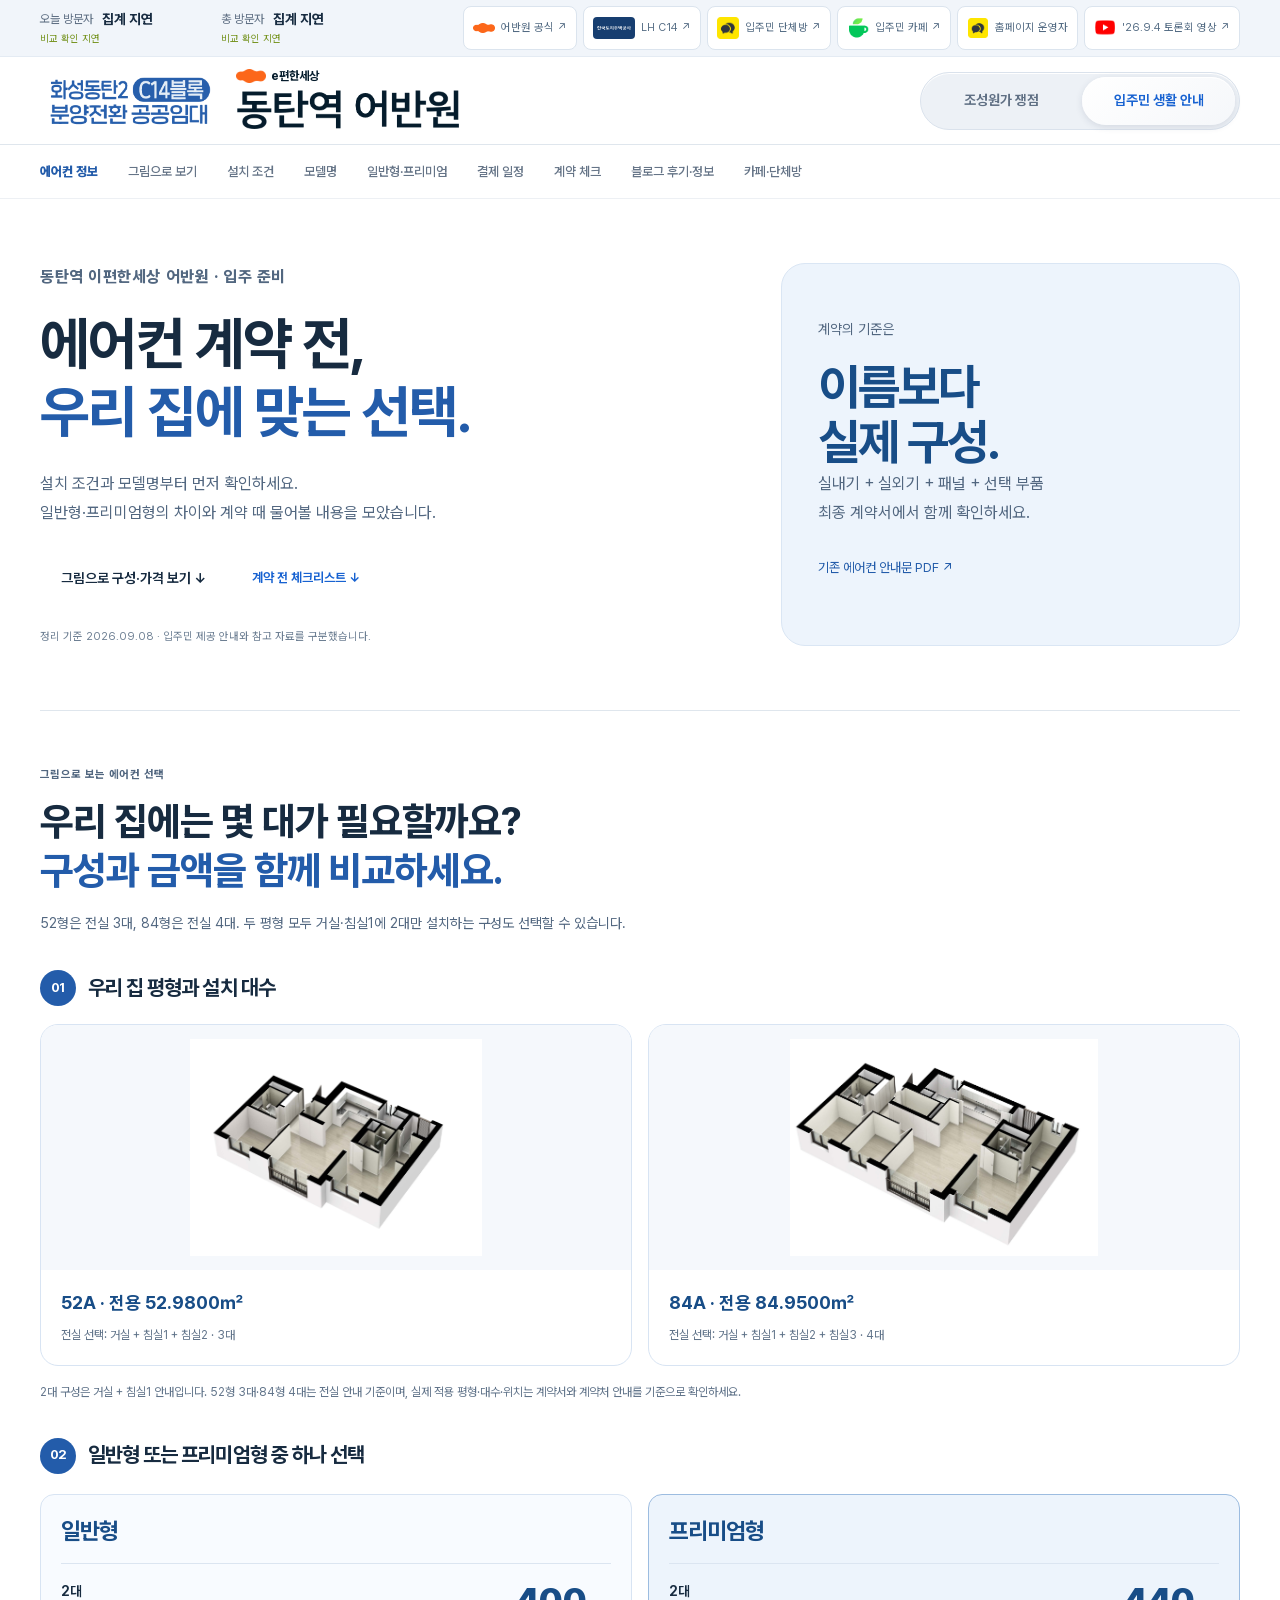
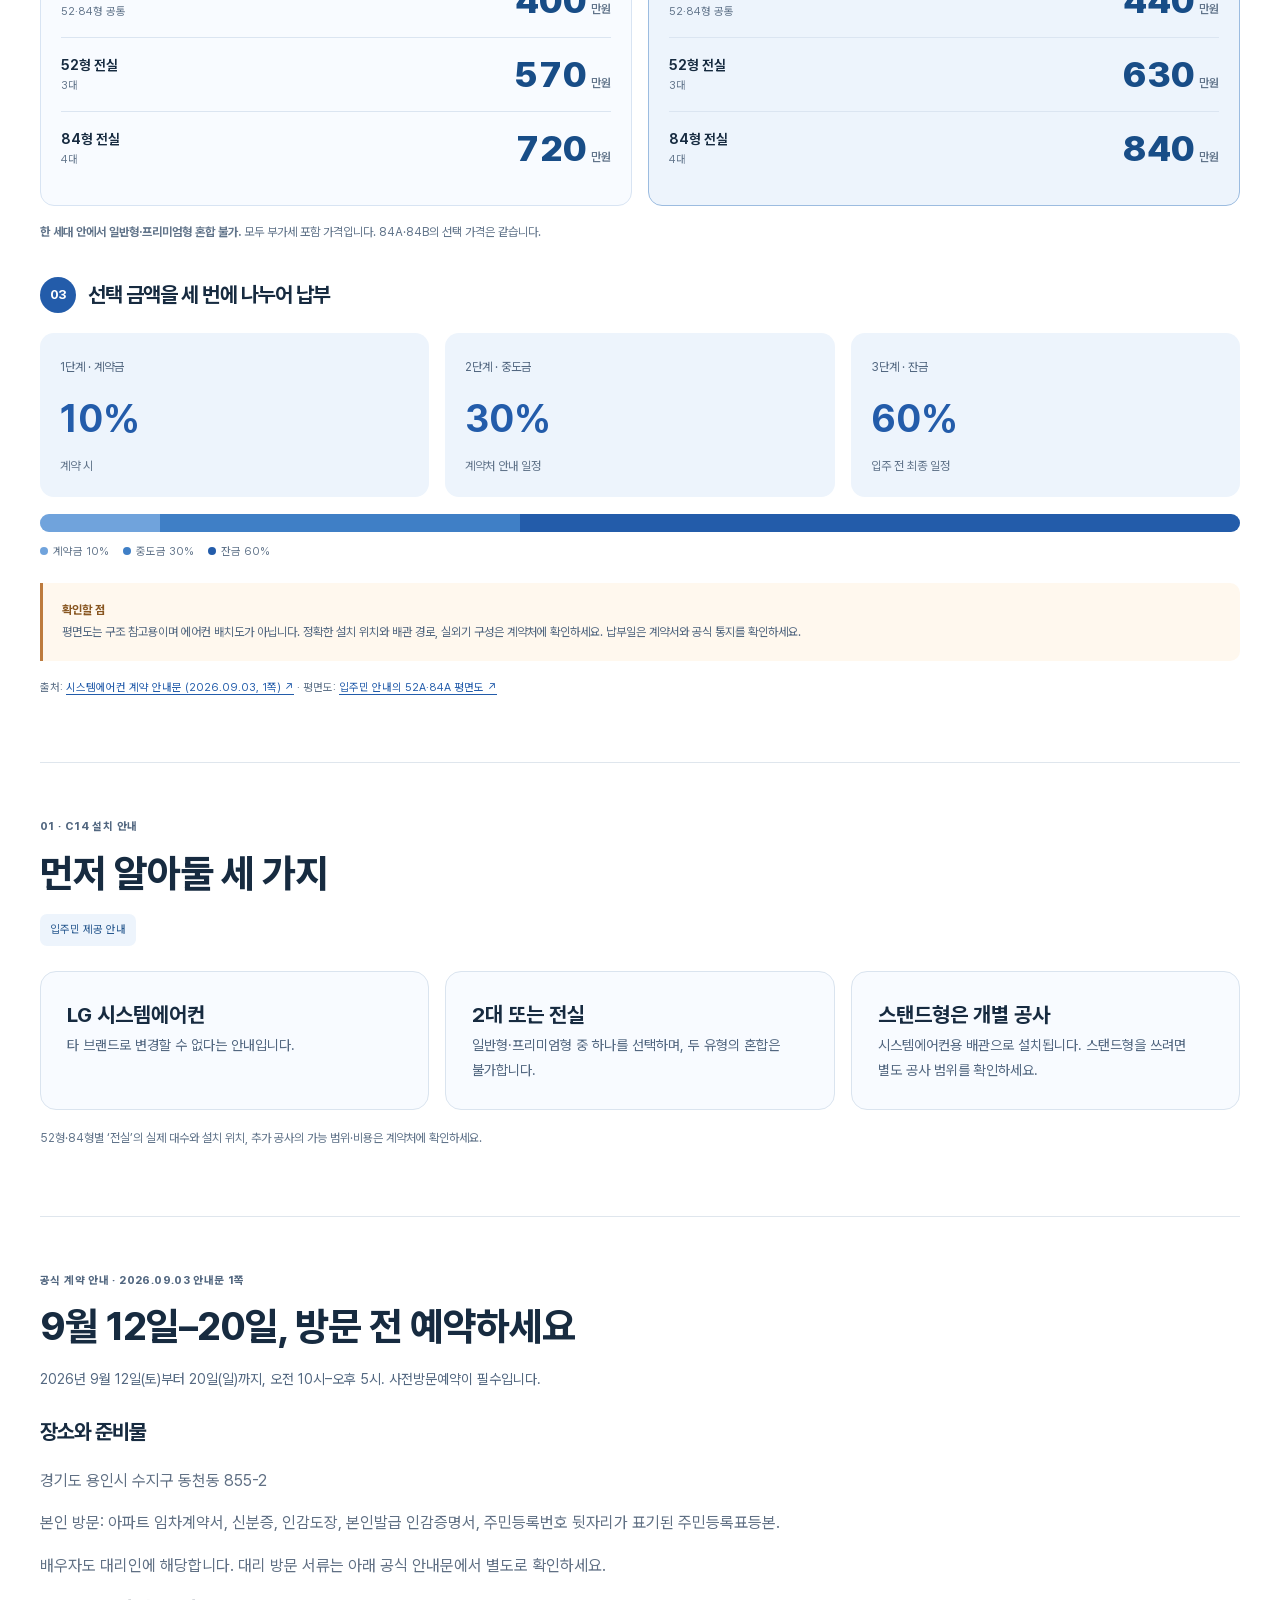
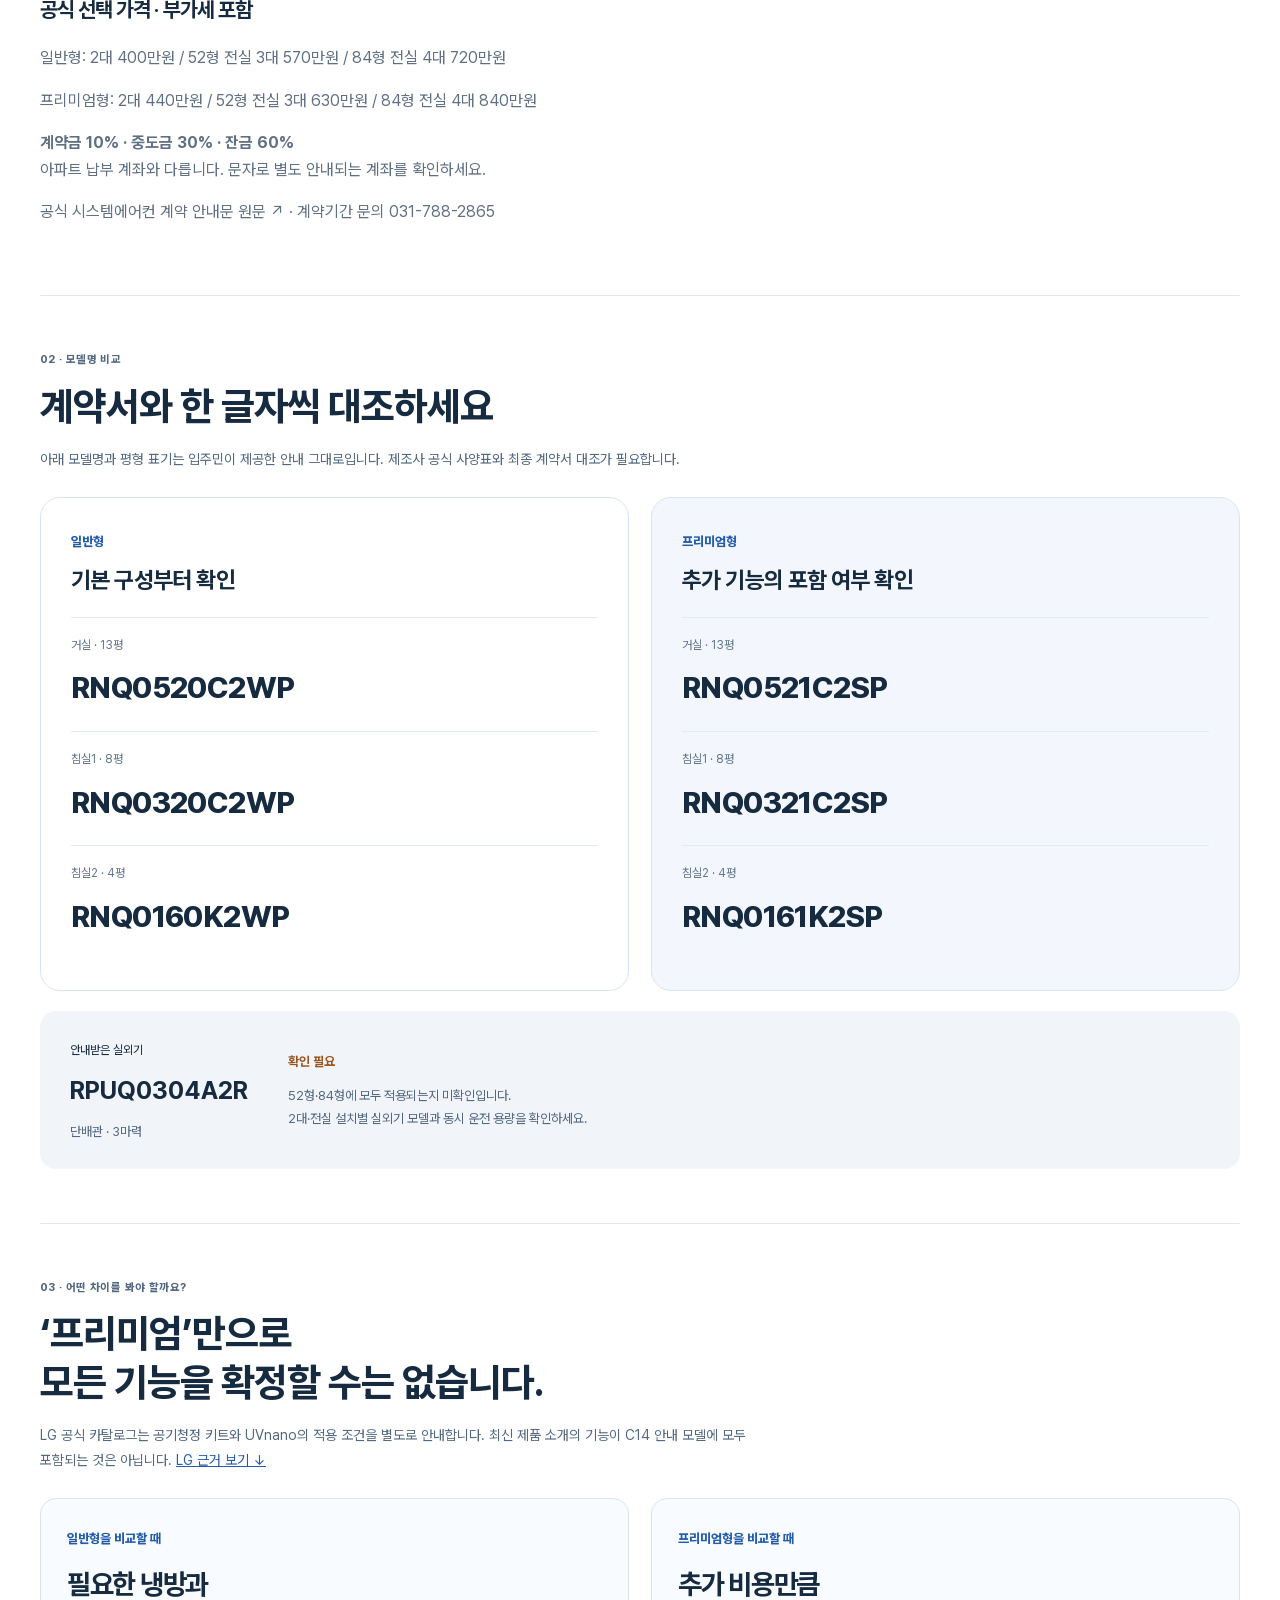
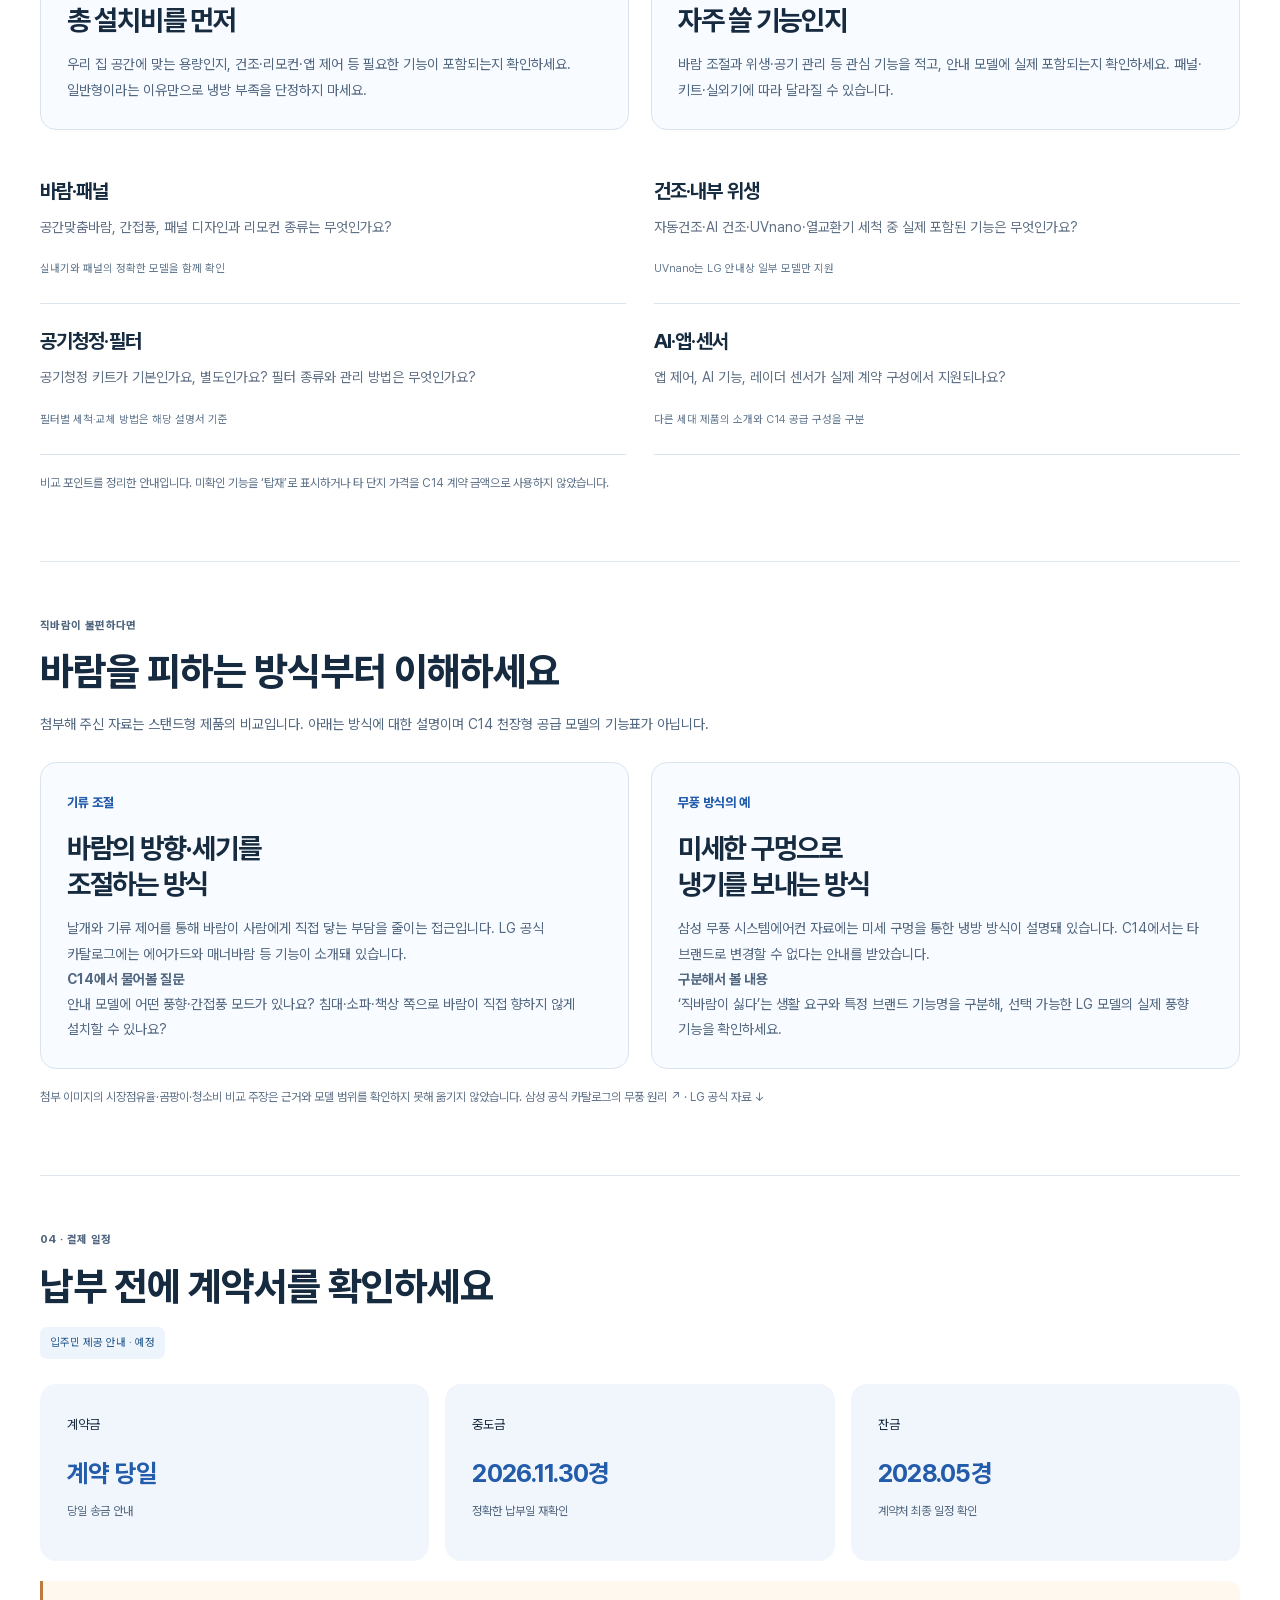
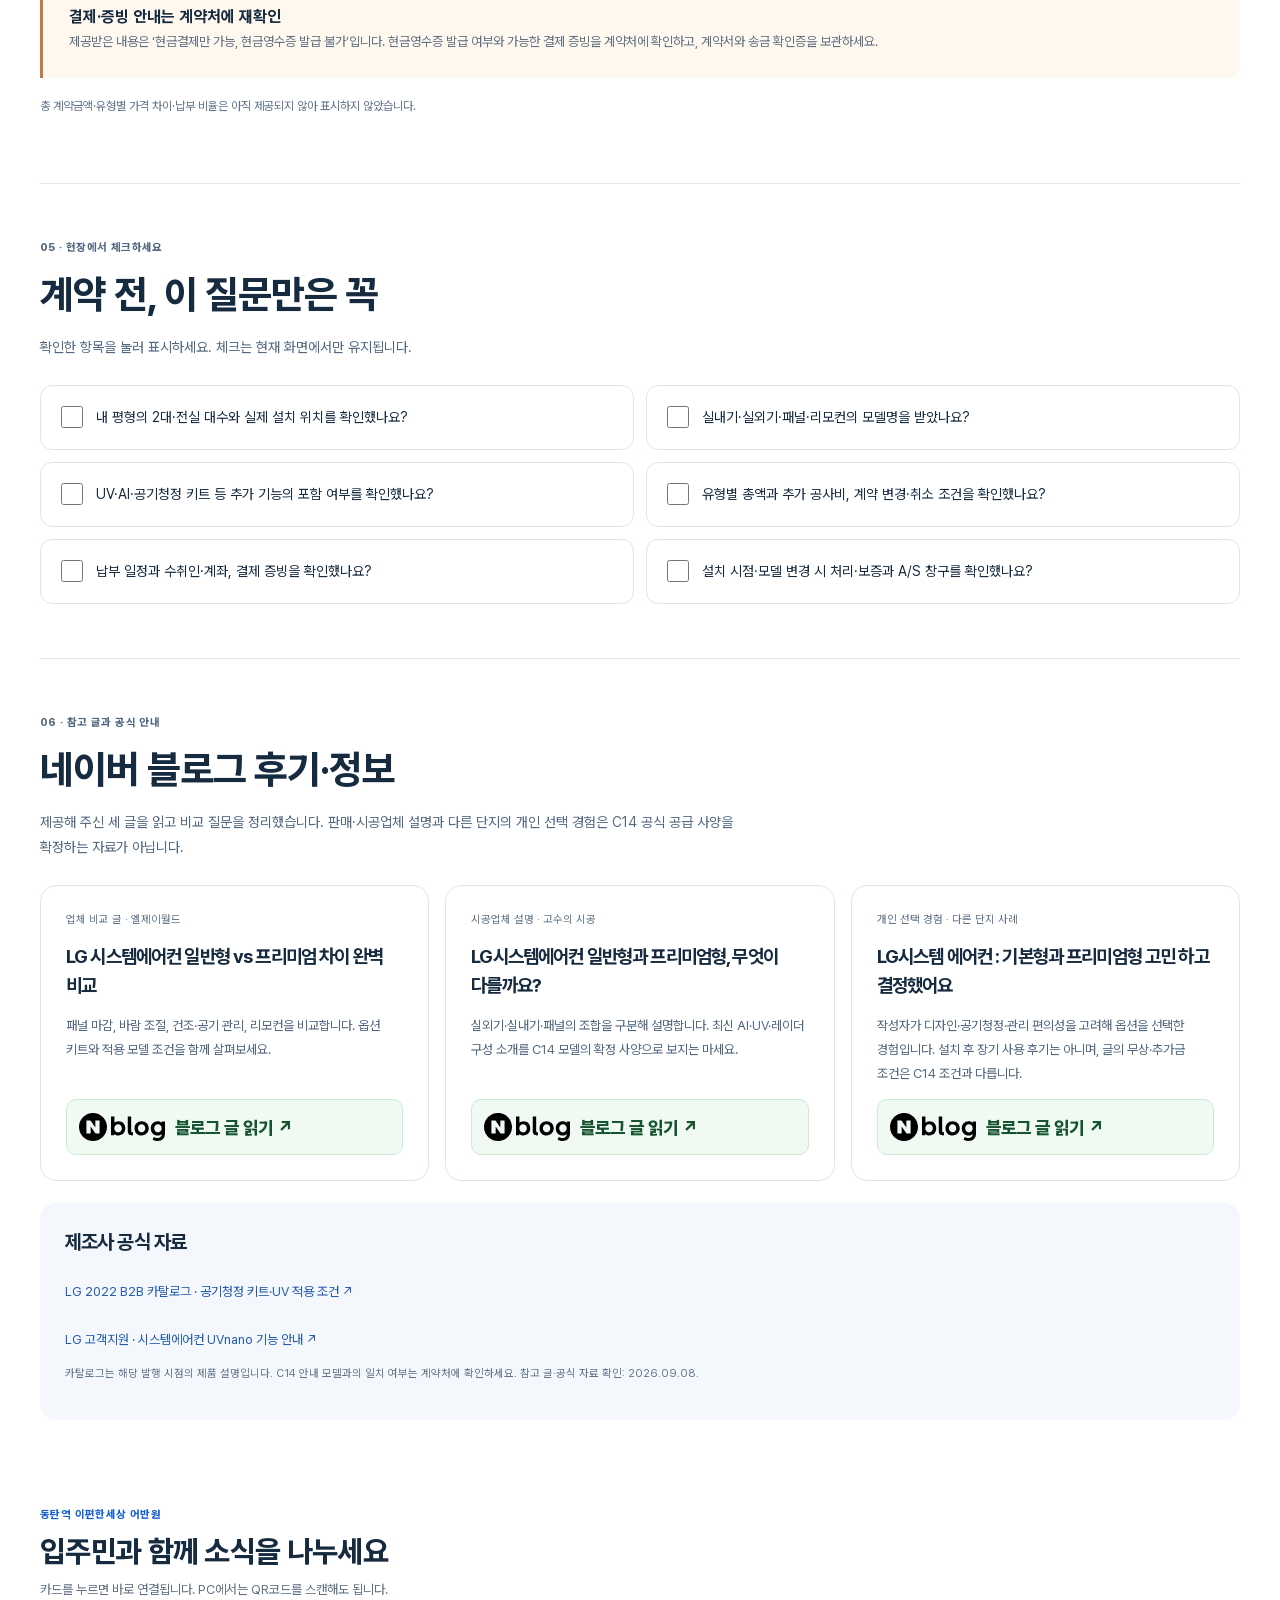
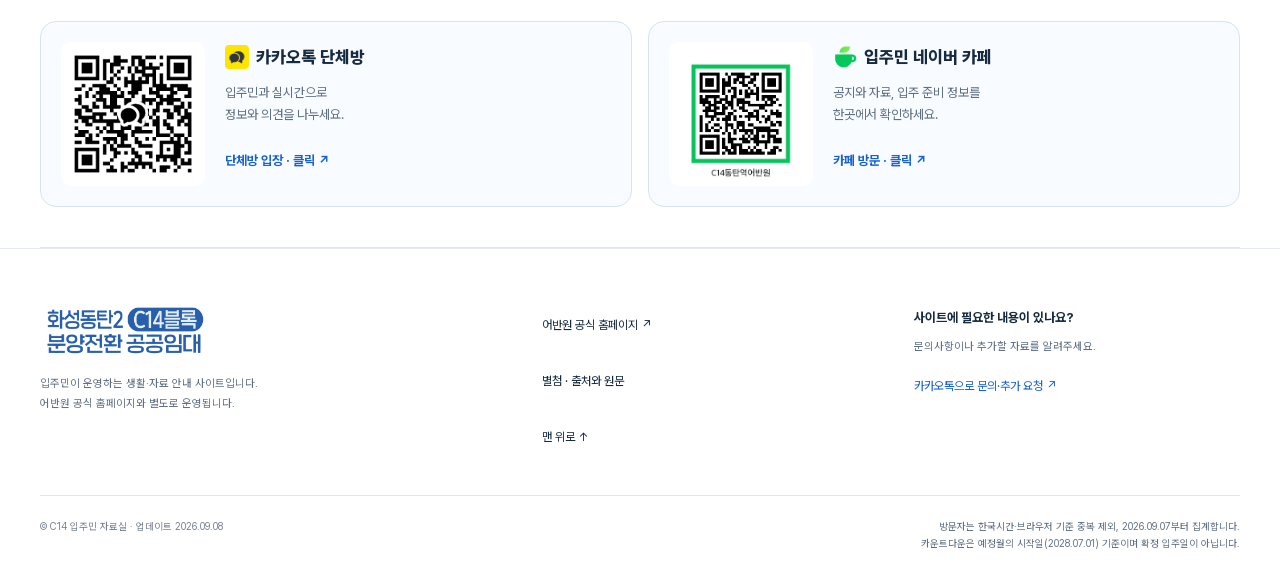
==== commit 1524e3f0: "Enlarge official Urban One wordmark and highlight Naver blog references" ====
--- a/aircon.html
+++ b/aircon.html
@@ -1,10 +1,10 @@
-<!doctype html><html lang="ko"><head><meta charset="utf-8"><meta name="viewport" content="width=device-width,initial-scale=1"><title>에어컨 정보 | 동탄역 이편한세상 어반원 C14</title><meta name="description" content="C14 입주예정자를 위한 LG 시스템에어컨 일반형·프리미엄형 비교, 안내 모델명, 설치 제한, 납부 일정과 계약 전 확인사항."><link rel="canonical" href="https://c14.ai-hub-os.com/aircon.html"><meta property="og:title" content="어반원 에어컨, 계약 전 함께 확인하세요"><meta property="og:description" content="설치 조건·모델명·일반형과 프리미엄 비교·납부 일정"><meta property="og:image" content="https://c14.ai-hub-os.com/assets/c14-exterior.png"><meta property="og:type" content="website"><link rel="icon" href="assets/favicon.svg"><link rel="stylesheet" href="styles.css?v=guide-2"><link rel="stylesheet" href="article-actions.css?v=20260908-nav-stable"><link rel="stylesheet" href="aircon.css?v=1"><link rel="stylesheet" href="aircon-infographic.css?v=1"></head><body class="aircon-page"><a class="skip-link" href="#top">본문으로 바로가기</a><div class="community-bar"><div class="wrap"><div class="visitor-stats" aria-label="사이트 방문자 수" aria-live="polite"><span>오늘 방문자 <b data-stat="today">—</b><small data-stat-delta="today" aria-label="오늘 방문자 변동"></small></span><span>총 방문자 <b data-stat="total">—</b><small data-stat-delta="total" aria-label="총 방문자 변동"></small></span></div><div class="community-contacts compact-contacts"><a class="community-contact utility-link" href="https://www.elife.co.kr/Posm_list01.action?commonMap.CD_BIZ_LND=230160" target="_blank" rel="noopener noreferrer"><img src="assets/elife-logo.png" alt=""><span>어반원 공식 ↗</span></a><a class="community-contact utility-link" href="https://www.lhdt2-c14.co.kr/" target="_blank" rel="noopener noreferrer"><img class="utility-lh" src="assets/lh-footer-logo.svg" alt="LH"><span>LH C14 ↗</span></a><a class="community-contact utility-link" href="https://open.kakao.com/o/gxiyKH5h" target="_blank" rel="noopener noreferrer"><img src="assets/kakao-openchat.png" alt="카카오톡"><span>입주민 단체방 ↗</span></a><a class="community-contact utility-link" href="https://m.site.naver.com/2gcKG" target="_blank" rel="noopener noreferrer"><img src="assets/naver-cafe.ico" alt="네이버"><span>입주민 카페 ↗</span></a><a class="community-contact kakao-contact" href="https://open.kakao.com/o/s3EgWwLi" target="_blank" rel="noopener noreferrer" aria-label="홈페이지 운영자에게 카카오톡으로 연락하기 (새 창)"><span class="contact-icon"><img src="assets/kakao-openchat.png" alt=""></span><span>홈페이지 운영자</span></a><a class="community-contact" href="https://www.youtube.com/watch?v=ZBfcnx8diAg" target="_blank" rel="noopener noreferrer" aria-label="공개 토론회 영상에서 의견 나누기 (새 창)"><span class="contact-icon" aria-hidden="true"><span class="youtube-icon"></span></span><span>'26.9.4 토론회 영상 ↗</span></a></div></div></div>
+<!doctype html><html lang="ko"><head><meta charset="utf-8"><meta name="viewport" content="width=device-width,initial-scale=1"><title>에어컨 정보 | 동탄역 이편한세상 어반원 C14</title><meta name="description" content="C14 입주예정자를 위한 LG 시스템에어컨 일반형·프리미엄형 비교, 안내 모델명, 설치 제한, 납부 일정과 계약 전 확인사항."><link rel="canonical" href="https://c14.ai-hub-os.com/aircon.html"><meta property="og:title" content="어반원 에어컨, 계약 전 함께 확인하세요"><meta property="og:description" content="설치 조건·모델명·일반형과 프리미엄 비교·납부 일정"><meta property="og:image" content="https://c14.ai-hub-os.com/assets/c14-exterior.png"><meta property="og:type" content="website"><link rel="icon" href="assets/favicon.svg"><link rel="stylesheet" href="styles.css?v=guide-2"><link rel="stylesheet" href="article-actions.css?v=20260908-urbanone"><link rel="stylesheet" href="aircon.css?v=20260908-blog"><link rel="stylesheet" href="aircon-infographic.css?v=1"></head><body class="aircon-page"><a class="skip-link" href="#top">본문으로 바로가기</a><div class="community-bar"><div class="wrap"><div class="visitor-stats" aria-label="사이트 방문자 수" aria-live="polite"><span>오늘 방문자 <b data-stat="today">—</b><small data-stat-delta="today" aria-label="오늘 방문자 변동"></small></span><span>총 방문자 <b data-stat="total">—</b><small data-stat-delta="total" aria-label="총 방문자 변동"></small></span></div><div class="community-contacts compact-contacts"><a class="community-contact utility-link" href="https://www.elife.co.kr/Posm_list01.action?commonMap.CD_BIZ_LND=230160" target="_blank" rel="noopener noreferrer"><img src="assets/elife-logo.png" alt=""><span>어반원 공식 ↗</span></a><a class="community-contact utility-link" href="https://www.lhdt2-c14.co.kr/" target="_blank" rel="noopener noreferrer"><img class="utility-lh" src="assets/lh-footer-logo.svg" alt="LH"><span>LH C14 ↗</span></a><a class="community-contact utility-link" href="https://open.kakao.com/o/gxiyKH5h" target="_blank" rel="noopener noreferrer"><img src="assets/kakao-openchat.png" alt="카카오톡"><span>입주민 단체방 ↗</span></a><a class="community-contact utility-link" href="https://m.site.naver.com/2gcKG" target="_blank" rel="noopener noreferrer"><img src="assets/naver-cafe.ico" alt="네이버"><span>입주민 카페 ↗</span></a><a class="community-contact kakao-contact" href="https://open.kakao.com/o/s3EgWwLi" target="_blank" rel="noopener noreferrer" aria-label="홈페이지 운영자에게 카카오톡으로 연락하기 (새 창)"><span class="contact-icon"><img src="assets/kakao-openchat.png" alt=""></span><span>홈페이지 운영자</span></a><a class="community-contact" href="https://www.youtube.com/watch?v=ZBfcnx8diAg" target="_blank" rel="noopener noreferrer" aria-label="공개 토론회 영상에서 의견 나누기 (새 창)"><span class="contact-icon" aria-hidden="true"><span class="youtube-icon"></span></span><span>'26.9.4 토론회 영상 ↗</span></a></div></div></div>
   <header class="site-header shared-header">
-    <a class="brand" href="index.html"><span class="brand-wordmark"><img src="assets/c14-logo.png" width="180" height="53" alt="화성동탄2 C14블록 분양전환 공공임대"></span></a><div class="elife-brand"><img src="assets/elife-logo.png" alt=""><span>e편한세상<br><strong>동탄역 어반원</strong></span></div>
+    <a class="brand" href="index.html"><span class="brand-wordmark"><img src="assets/c14-logo.png" width="180" height="53" alt="화성동탄2 C14블록 분양전환 공공임대"></span></a><div class="elife-brand"><div class="elife-brand-label"><img src="assets/elife-logo.png" width="30" height="14" alt=""><span>e편한세상</span></div><img class="urbanone-wordmark" src="assets/urbanone-wordmark.png" width="225" height="50" alt="동탄역 어반원"></div>
     <nav class="area-nav" aria-label="사이트 영역"><a href="index.html">조성원가 쟁점</a><a href="residents.html" aria-current="page">입주민 생활 안내</a></nav>
     
   </header>
-  <nav class="site-subnav" aria-label="에어컨 정보 목차"><div class="wrap"><a href="aircon.html" aria-current="page">에어컨 정보</a><a href="#aircon-infographic">그림으로 보기</a><a href="#install">설치 조건</a><a href="#models">모델명</a><a href="#compare">일반형·프리미엄</a><a href="#payment">결제 일정</a><a href="#checklist">계약 체크</a><a href="#references">참고 글</a><a href="#resident-community">카페·단체방</a></div></nav><main id="top"><section class="ac-hero wrap"><div><p class="eyebrow">동탄역 이편한세상 어반원 · 입주 준비</p><h1>에어컨 계약 전,<br><em>우리 집에 맞는 선택.</em></h1><p>설치 조건과 모델명부터 먼저 확인하세요.<br>일반형·프리미엄형의 차이와 계약 때 물어볼 내용을 모았습니다.</p><div class="ac-actions"><a class="button" href="#aircon-infographic">그림으로 구성·가격 보기 ↓</a><a class="text-link" href="#checklist">계약 전 체크리스트 ↓</a></div><small>정리 기준 2026.09.08 · 입주민 제공 안내와 참고 자료를 구분했습니다.</small></div><aside class="ac-hero-card"><span>계약의 기준은</span><strong>이름보다<br>실제 구성.</strong><p>실내기 + 실외기 + 패널 + 선택 부품<br>최종 계약서에서 함께 확인하세요.</p><a href="assets/c14-aircon-notice.pdf" target="_blank" rel="noopener noreferrer">기존 에어컨 안내문 PDF ↗</a></aside></section>
+  <nav class="site-subnav" aria-label="에어컨 정보 목차"><div class="wrap"><a href="aircon.html" aria-current="page">에어컨 정보</a><a href="#aircon-infographic">그림으로 보기</a><a href="#install">설치 조건</a><a href="#models">모델명</a><a href="#compare">일반형·프리미엄</a><a href="#payment">결제 일정</a><a href="#checklist">계약 체크</a><a href="#references">블로그 후기·정보</a><a href="#resident-community">카페·단체방</a></div></nav><main id="top"><section class="ac-hero wrap"><div><p class="eyebrow">동탄역 이편한세상 어반원 · 입주 준비</p><h1>에어컨 계약 전,<br><em>우리 집에 맞는 선택.</em></h1><p>설치 조건과 모델명부터 먼저 확인하세요.<br>일반형·프리미엄형의 차이와 계약 때 물어볼 내용을 모았습니다.</p><div class="ac-actions"><a class="button" href="#aircon-infographic">그림으로 구성·가격 보기 ↓</a><a class="text-link" href="#checklist">계약 전 체크리스트 ↓</a></div><small>정리 기준 2026.09.08 · 입주민 제공 안내와 참고 자료를 구분했습니다.</small></div><aside class="ac-hero-card"><span>계약의 기준은</span><strong>이름보다<br>실제 구성.</strong><p>실내기 + 실외기 + 패널 + 선택 부품<br>최종 계약서에서 함께 확인하세요.</p><a href="assets/c14-aircon-notice.pdf" target="_blank" rel="noopener noreferrer">기존 에어컨 안내문 PDF ↗</a></aside></section>
 <section id="aircon-infographic" class="ac-info-section wrap" aria-labelledby="aircon-infographic-title">
   <div class="ac-info-heading">
     <p class="eyebrow">그림으로 보는 에어컨 선택</p>
@@ -47,4 +47,4 @@
 <section id="compare" class="ac-section wrap"><div class="ac-heading"><p class="eyebrow">03 · 어떤 차이를 봐야 할까요?</p><h2>‘프리미엄’만으로<br>모든 기능을 확정할 수는 없습니다.</h2><p>LG 공식 카탈로그는 공기청정 키트와 UVnano의 적용 조건을 별도로 안내합니다. 최신 제품 소개의 기능이 C14 안내 모델에 모두 포함되는 것은 아닙니다. <a href="#ref-lg">LG 근거 보기 ↓</a></p></div><div class="ac-two"><article class="ac-choice"><span>일반형을 비교할 때</span><h3>필요한 냉방과<br>총 설치비를 먼저</h3><p>우리 집 공간에 맞는 용량인지, 건조·리모컨·앱 제어 등 필요한 기능이 포함되는지 확인하세요. 일반형이라는 이유만으로 냉방 부족을 단정하지 마세요.</p></article><article class="ac-choice"><span>프리미엄형을 비교할 때</span><h3>추가 비용만큼<br>자주 쓸 기능인지</h3><p>바람 조절과 위생·공기 관리 등 관심 기능을 적고, 안내 모델에 실제 포함되는지 확인하세요. 패널·키트·실외기에 따라 달라질 수 있습니다.</p></article></div><div class="ac-comparison" role="region" aria-label="기능별 확인 질문"><article><h3>바람·패널</h3><p>공간맞춤바람, 간접풍, 패널 디자인과 리모컨 종류는 무엇인가요?</p><small>실내기와 패널의 정확한 모델을 함께 확인</small></article><article><h3>건조·내부 위생</h3><p>자동건조·AI 건조·UVnano·열교환기 세척 중 실제 포함된 기능은 무엇인가요?</p><small>UVnano는 LG 안내상 일부 모델만 지원</small></article><article><h3>공기청정·필터</h3><p>공기청정 키트가 기본인가요, 별도인가요? 필터 종류와 관리 방법은 무엇인가요?</p><small>필터별 세척·교체 방법은 해당 설명서 기준</small></article><article><h3>AI·앱·센서</h3><p>앱 제어, AI 기능, 레이더 센서가 실제 계약 구성에서 지원되나요?</p><small>다른 세대 제품의 소개와 C14 공급 구성을 구분</small></article></div><p class="ac-note">비교 포인트를 정리한 안내입니다. 미확인 기능을 ‘탑재’로 표시하거나 타 단지 가격을 C14 계약 금액으로 사용하지 않았습니다.</p></section>
 <section id="airflow" class="ac-section wrap"><div class="ac-heading"><p class="eyebrow">직바람이 불편하다면</p><h2>바람을 피하는 방식부터 이해하세요</h2><p>첨부해 주신 자료는 스탠드형 제품의 비교입니다. 아래는 방식에 대한 설명이며 C14 천장형 공급 모델의 기능표가 아닙니다.</p></div><div class="ac-two"><article class="ac-choice"><span>기류 조절</span><h3>바람의 방향·세기를<br>조절하는 방식</h3><p>날개와 기류 제어를 통해 바람이 사람에게 직접 닿는 부담을 줄이는 접근입니다. LG 공식 카탈로그에는 에어가드와 매너바람 등 기능이 소개돼 있습니다.</p><p><b>C14에서 물어볼 질문</b><br>안내 모델에 어떤 풍향·간접풍 모드가 있나요? 침대·소파·책상 쪽으로 바람이 직접 향하지 않게 설치할 수 있나요?</p></article><article class="ac-choice"><span>무풍 방식의 예</span><h3>미세한 구멍으로<br>냉기를 보내는 방식</h3><p>삼성 무풍 시스템에어컨 자료에는 미세 구멍을 통한 냉방 방식이 설명돼 있습니다. C14에서는 타 브랜드로 변경할 수 없다는 안내를 받았습니다.</p><p><b>구분해서 볼 내용</b><br>‘직바람이 싫다’는 생활 요구와 특정 브랜드 기능명을 구분해, 선택 가능한 LG 모델의 실제 풍향 기능을 확인하세요.</p></article></div><p class="ac-note">첨부 이미지의 시장점유율·곰팡이·청소비 비교 주장은 근거와 모델 범위를 확인하지 못해 옮기지 않았습니다. <a href="https://images.samsung.com/is/content/samsung/p5/sec/business/insights/catalog-download/2020/GB20200527_obtain.pdf" target="_blank" rel="noopener noreferrer">삼성 공식 카탈로그의 무풍 원리 ↗</a> · <a href="#ref-lg">LG 공식 자료 ↓</a></p></section><section id="payment" class="ac-section wrap"><div class="ac-heading"><p class="eyebrow">04 · 결제 일정</p><h2>납부 전에 계약서를 확인하세요</h2><span class="ac-badge">입주민 제공 안내 · 예정</span></div><div class="ac-payment"><div><span>계약금</span><strong>계약 당일</strong><p>당일 송금 안내</p></div><div><span>중도금</span><strong>2026.11.30경</strong><p>정확한 납부일 재확인</p></div><div><span>잔금</span><strong>2028.05경</strong><p>계약처 최종 일정 확인</p></div></div><div class="ac-alert"><strong>결제·증빙 안내는 계약처에 재확인</strong><p>제공받은 내용은 ‘현금결제만 가능, 현금영수증 발급 불가’입니다. 현금영수증 발급 여부와 가능한 결제 증빙을 계약처에 확인하고, 계약서와 송금 확인증을 보관하세요.</p></div><p class="ac-note">총 계약금액·유형별 가격 차이·납부 비율은 아직 제공되지 않아 표시하지 않았습니다.</p></section>
 <section id="checklist" class="ac-section wrap"><div class="ac-heading"><p class="eyebrow">05 · 현장에서 체크하세요</p><h2>계약 전, 이 질문만은 꼭</h2><p>확인한 항목을 눌러 표시하세요. 체크는 현재 화면에서만 유지됩니다.</p></div><div class="ac-checks"><label><input type="checkbox">내 평형의 2대·전실 대수와 실제 설치 위치를 확인했나요?</label><label><input type="checkbox">실내기·실외기·패널·리모컨의 모델명을 받았나요?</label><label><input type="checkbox">UV·AI·공기청정 키트 등 추가 기능의 포함 여부를 확인했나요?</label><label><input type="checkbox">유형별 총액과 추가 공사비, 계약 변경·취소 조건을 확인했나요?</label><label><input type="checkbox">납부 일정과 수취인·계좌, 결제 증빙을 확인했나요?</label><label><input type="checkbox">설치 시점·모델 변경 시 처리·보증과 A/S 창구를 확인했나요?</label></div></section>
-<section id="references" class="ac-section wrap"><div class="ac-heading"><p class="eyebrow">06 · 참고 글과 공식 안내</p><h2>서로 다른 관점으로 살펴보세요</h2><p>제공해 주신 세 글을 읽고 비교 질문을 정리했습니다. 판매·시공업체 설명과 다른 단지의 개인 선택 경험은 C14 공식 공급 사양을 확정하는 자료가 아닙니다.</p></div><div class="ac-references"><a href="https://naver.me/GdTWq8u8" target="_blank" rel="noopener noreferrer"><span>업체 비교 글 · 엘제이월드</span><h3>LG 시스템에어컨 일반형 vs 프리미엄 차이 완벽 비교</h3><p>패널 마감, 바람 조절, 건조·공기 관리, 리모컨을 비교합니다. 옵션 키트와 적용 모델 조건을 함께 살펴보세요.</p><strong>참고 글 읽기 ↗</strong></a><a href="https://m.blog.naver.com/gosusigong/224340304685" target="_blank" rel="noopener noreferrer"><span>시공업체 설명 · 고수의 시공</span><h3>LG시스템에어컨 일반형과 프리미엄형, 무엇이 다를까요?</h3><p>실외기·실내기·패널의 조합을 구분해 설명합니다. 최신 AI·UV·레이더 구성 소개를 C14 모델의 확정 사양으로 보지는 마세요.</p><strong>참고 글 읽기 ↗</strong></a><a href="https://naver.me/xF4IHM2B" target="_blank" rel="noopener noreferrer"><span>개인 선택 경험 · 다른 단지 사례</span><h3>LG시스템 에어컨 : 기본형과 프리미엄형 고민 하고 결정했어요</h3><p>작성자가 디자인·공기청정·관리 편의성을 고려해 옵션을 선택한 경험입니다. 설치 후 장기 사용 후기는 아니며, 글의 무상·추가금 조건은 C14 조건과 다릅니다.</p><strong>선택 경험 읽기 ↗</strong></a></div><div id="ref-lg" class="ac-official"><h3>제조사 공식 자료</h3><a href="https://www.lge.co.kr/kr/ebook/2022/november/b2b/catImage/125/20221112_catalogue_b2b.pdf" target="_blank" rel="noopener noreferrer">LG 2022 B2B 카탈로그 · 공기청정 키트·UV 적용 조건 ↗</a><a href="https://www.lge.co.kr/support/solutions-20154863591293" target="_blank" rel="noopener noreferrer">LG 고객지원 · 시스템에어컨 UVnano 기능 안내 ↗</a><p>카탈로그는 해당 발행 시점의 제품 설명입니다. C14 안내 모델과의 일치 여부는 계약처에 확인하세요. 참고 글·공식 자료 확인: 2026.09.08.</p></div></section><section id="resident-community" class="resident-community wrap" aria-labelledby="resident-community-heading"><header><p class="eyebrow">동탄역 이편한세상 어반원</p><h2 id="resident-community-heading">입주민과 함께 소식을 나누세요</h2><p>카드를 누르면 바로 연결됩니다. PC에서는 QR코드를 스캔해도 됩니다.</p></header><div class="resident-community-grid"><a class="resident-community-card" href="https://open.kakao.com/o/gxiyKH5h" target="_blank" rel="noopener noreferrer" aria-label="입주민 카카오톡 단체방 입장 (새 창)"><img class="resident-community-qr" src="assets/resident-kakao-qr.png" width="160" height="160" alt="카카오톡 단체방 QR코드"><div><span class="resident-community-label"><img src="assets/kakao-openchat.png" width="24" height="24" alt="">카카오톡 단체방</span><p>입주민과 실시간으로<br>정보와 의견을 나누세요.</p><strong>단체방 입장 · 클릭 ↗</strong></div></a><a class="resident-community-card" href="https://m.site.naver.com/2gcKG" target="_blank" rel="noopener noreferrer" aria-label="입주민 네이버 카페 방문 (새 창)"><img class="resident-community-qr" src="assets/resident-cafe-qr.png" width="160" height="160" alt="입주민 네이버 카페 QR코드"><div><span class="resident-community-label"><img src="assets/naver-cafe.ico" width="24" height="24" alt="">입주민 네이버 카페</span><p>공지와 자료, 입주 준비 정보를<br>한곳에서 확인하세요.</p><strong>카페 방문 · 클릭 ↗</strong></div></a></div></section></main><footer class="home-footer"><div class="wrap"><div class="footer-top"><div><img src="assets/c14-logo.png" width="170" height="50" alt="화성동탄2 C14블록"><p>입주민이 운영하는 생활·자료 안내 사이트입니다.<br>어반원 공식 홈페이지와 별도로 운영됩니다.</p></div><div class="footer-links"><a href="https://www.elife.co.kr/Posm_list01.action?commonMap.CD_BIZ_LND=230160" target="_blank" rel="noopener noreferrer">어반원 공식 홈페이지 ↗</a><a href="index.html#sources">별첨 · 출처와 원문</a><a href="#top">맨 위로 ↑</a></div><div class="contact-footer"><strong>사이트에 필요한 내용이 있나요?</strong><p>문의사항이나 추가할 자료를 알려주세요.</p><a href="https://open.kakao.com/o/s3EgWwLi" target="_blank" rel="noopener noreferrer">카카오톡으로 문의·추가 요청 ↗</a></div></div><div class="footer-bottom"><span>© C14 입주민 자료실 · 업데이트 2026.09.08</span><p>방문자는 한국시간·브라우저 기준 중복 제외, 2026.09.07부터 집계합니다.<br>카운트다운은 예정월의 시작일(2028.07.01) 기준이며 확정 입주일이 아닙니다.</p></div></div></footer><script type="module" src="visitors.js?v=org-20260908"></script><script type="module" src="area-toggle.js?v=2"></script></body></html>+<section id="references" class="ac-section wrap"><div class="ac-heading"><p class="eyebrow">06 · 참고 글과 공식 안내</p><h2>네이버 블로그 후기·정보</h2><p>제공해 주신 세 글을 읽고 비교 질문을 정리했습니다. 판매·시공업체 설명과 다른 단지의 개인 선택 경험은 C14 공식 공급 사양을 확정하는 자료가 아닙니다.</p></div><div class="ac-references"><a href="https://naver.me/GdTWq8u8" target="_blank" rel="noopener noreferrer"><span>업체 비교 글 · 엘제이월드</span><h3>LG 시스템에어컨 일반형 vs 프리미엄 차이 완벽 비교</h3><p>패널 마감, 바람 조절, 건조·공기 관리, 리모컨을 비교합니다. 옵션 키트와 적용 모델 조건을 함께 살펴보세요.</p><strong class="ac-blog-cta"><span class="ac-blog-logo" aria-hidden="true"><img src="assets/naver-blog-naver.svg" width="28" height="28" alt=""><img src="assets/naver-blog-blog.svg" width="54" height="27" alt=""></span>블로그 글 읽기 ↗</strong></a><a href="https://m.blog.naver.com/gosusigong/224340304685" target="_blank" rel="noopener noreferrer"><span>시공업체 설명 · 고수의 시공</span><h3>LG시스템에어컨 일반형과 프리미엄형, 무엇이 다를까요?</h3><p>실외기·실내기·패널의 조합을 구분해 설명합니다. 최신 AI·UV·레이더 구성 소개를 C14 모델의 확정 사양으로 보지는 마세요.</p><strong class="ac-blog-cta"><span class="ac-blog-logo" aria-hidden="true"><img src="assets/naver-blog-naver.svg" width="28" height="28" alt=""><img src="assets/naver-blog-blog.svg" width="54" height="27" alt=""></span>블로그 글 읽기 ↗</strong></a><a href="https://naver.me/xF4IHM2B" target="_blank" rel="noopener noreferrer"><span>개인 선택 경험 · 다른 단지 사례</span><h3>LG시스템 에어컨 : 기본형과 프리미엄형 고민 하고 결정했어요</h3><p>작성자가 디자인·공기청정·관리 편의성을 고려해 옵션을 선택한 경험입니다. 설치 후 장기 사용 후기는 아니며, 글의 무상·추가금 조건은 C14 조건과 다릅니다.</p><strong class="ac-blog-cta"><span class="ac-blog-logo" aria-hidden="true"><img src="assets/naver-blog-naver.svg" width="28" height="28" alt=""><img src="assets/naver-blog-blog.svg" width="54" height="27" alt=""></span>블로그 글 읽기 ↗</strong></a></div><div id="ref-lg" class="ac-official"><h3>제조사 공식 자료</h3><a href="https://www.lge.co.kr/kr/ebook/2022/november/b2b/catImage/125/20221112_catalogue_b2b.pdf" target="_blank" rel="noopener noreferrer">LG 2022 B2B 카탈로그 · 공기청정 키트·UV 적용 조건 ↗</a><a href="https://www.lge.co.kr/support/solutions-20154863591293" target="_blank" rel="noopener noreferrer">LG 고객지원 · 시스템에어컨 UVnano 기능 안내 ↗</a><p>카탈로그는 해당 발행 시점의 제품 설명입니다. C14 안내 모델과의 일치 여부는 계약처에 확인하세요. 참고 글·공식 자료 확인: 2026.09.08.</p></div></section><section id="resident-community" class="resident-community wrap" aria-labelledby="resident-community-heading"><header><p class="eyebrow">동탄역 이편한세상 어반원</p><h2 id="resident-community-heading">입주민과 함께 소식을 나누세요</h2><p>카드를 누르면 바로 연결됩니다. PC에서는 QR코드를 스캔해도 됩니다.</p></header><div class="resident-community-grid"><a class="resident-community-card" href="https://open.kakao.com/o/gxiyKH5h" target="_blank" rel="noopener noreferrer" aria-label="입주민 카카오톡 단체방 입장 (새 창)"><img class="resident-community-qr" src="assets/resident-kakao-qr.png" width="160" height="160" alt="카카오톡 단체방 QR코드"><div><span class="resident-community-label"><img src="assets/kakao-openchat.png" width="24" height="24" alt="">카카오톡 단체방</span><p>입주민과 실시간으로<br>정보와 의견을 나누세요.</p><strong>단체방 입장 · 클릭 ↗</strong></div></a><a class="resident-community-card" href="https://m.site.naver.com/2gcKG" target="_blank" rel="noopener noreferrer" aria-label="입주민 네이버 카페 방문 (새 창)"><img class="resident-community-qr" src="assets/resident-cafe-qr.png" width="160" height="160" alt="입주민 네이버 카페 QR코드"><div><span class="resident-community-label"><img src="assets/naver-cafe.ico" width="24" height="24" alt="">입주민 네이버 카페</span><p>공지와 자료, 입주 준비 정보를<br>한곳에서 확인하세요.</p><strong>카페 방문 · 클릭 ↗</strong></div></a></div></section></main><footer class="home-footer"><div class="wrap"><div class="footer-top"><div><img src="assets/c14-logo.png" width="170" height="50" alt="화성동탄2 C14블록"><p>입주민이 운영하는 생활·자료 안내 사이트입니다.<br>어반원 공식 홈페이지와 별도로 운영됩니다.</p></div><div class="footer-links"><a href="https://www.elife.co.kr/Posm_list01.action?commonMap.CD_BIZ_LND=230160" target="_blank" rel="noopener noreferrer">어반원 공식 홈페이지 ↗</a><a href="index.html#sources">별첨 · 출처와 원문</a><a href="#top">맨 위로 ↑</a></div><div class="contact-footer"><strong>사이트에 필요한 내용이 있나요?</strong><p>문의사항이나 추가할 자료를 알려주세요.</p><a href="https://open.kakao.com/o/s3EgWwLi" target="_blank" rel="noopener noreferrer">카카오톡으로 문의·추가 요청 ↗</a></div></div><div class="footer-bottom"><span>© C14 입주민 자료실 · 업데이트 2026.09.08</span><p>방문자는 한국시간·브라우저 기준 중복 제외, 2026.09.07부터 집계합니다.<br>카운트다운은 예정월의 시작일(2028.07.01) 기준이며 확정 입주일이 아닙니다.</p></div></div></footer><script type="module" src="visitors.js?v=org-20260908"></script><script type="module" src="area-toggle.js?v=2"></script></body></html>
--- a/article-actions.css
+++ b/article-actions.css
@@ -67,11 +67,15 @@
 .community-bar:has(.compact-contacts) .visitor-stats>span{display:grid;grid-template-columns:auto 1fr;grid-template-rows:20px 16px;align-items:center;gap:0 4px;white-space:nowrap}
 .community-bar:has(.compact-contacts) [data-stat-delta]{grid-column:1/-1;margin:0;min-width:0;overflow:hidden;text-overflow:ellipsis;line-height:16px}
 .shared-header{display:grid;grid-template-columns:max-content minmax(0,1fr) 320px;height:88px;min-height:88px;gap:16px}
-.shared-header .elife-brand{justify-self:start;margin:0}
+.shared-header .elife-brand{flex-direction:column;align-items:flex-start;justify-self:start;gap:0;margin:0}
+.shared-header .elife-brand-label{display:flex;align-items:center;gap:5px;height:18px;font-size:12px;font-weight:700;line-height:1}
+.shared-header .elife-brand-label img{width:30px;height:14px;object-fit:contain}
+/* 공식 단지명 서체 SDGothicNeobTTF-eSm으로 제작한 3배 해상도 워드마크. */
+.shared-header .urbanone-wordmark{display:block;width:225px;height:auto;aspect-ratio:225/50}
 .shared-header .area-nav{display:grid;grid-template-columns:repeat(2,minmax(0,1fr));width:100%;height:58px;gap:4px;margin:0;order:initial}
 .shared-header .area-nav a{min-width:0;height:48px;padding:0 8px;line-height:1.5}
 .shared-header .brand-wordmark img{display:block;width:180px;height:53px;object-fit:contain}
 @media(max-width:1050px){.community-bar:has(.compact-contacts)>.wrap{width:calc(100% - 56px)}.shared-header{grid-template-columns:max-content minmax(0,1fr) 264px}.shared-header .brand-wordmark img{width:155px;height:46px}}
-@media(max-width:760px){.community-bar:has(.compact-contacts)>.wrap{width:calc(100% - 40px)}.community-bar:has(.compact-contacts) .visitor-stats{width:100%}.shared-header{grid-template-columns:minmax(0,1fr) max-content;grid-template-rows:44px 58px;height:137px;min-height:137px;gap:12px 10px;padding-block:12px 10px}.shared-header .elife-brand{justify-self:end}.shared-header .area-nav{grid-column:1/-1}.shared-header .brand-wordmark img{width:145px;height:43px}}
-@media(max-width:360px){.community-bar:has(.compact-contacts)>.wrap{width:calc(100% - 32px)}.shared-header .brand-wordmark img{width:125px;height:37px}.shared-header .elife-brand img{width:36px}.shared-header .elife-brand{gap:6px}.shared-header .elife-brand strong{font-size:14px}}
-.compact-contacts .kakao-contact>span:last-child{white-space:normal;line-height:1.3}
+@media(max-width:760px){.community-bar:has(.compact-contacts)>.wrap{width:calc(100% - 40px)}.community-bar:has(.compact-contacts) .visitor-stats{width:100%}.shared-header{grid-template-columns:minmax(0,1fr) max-content;grid-template-rows:56px 58px;height:149px;min-height:149px;gap:12px 10px;padding-block:12px 10px}.shared-header .elife-brand{justify-self:end}.shared-header .elife-brand-label{height:16px;font-size:11px}.shared-header .urbanone-wordmark{width:min(180px,calc(100vw - 195px))}.shared-header .area-nav{grid-column:1/-1}.shared-header .brand-wordmark img{width:145px;height:43px}}
+@media(max-width:360px){.community-bar:has(.compact-contacts)>.wrap{width:calc(100% - 32px)}.shared-header .brand-wordmark img{width:125px;height:37px}.shared-header .urbanone-wordmark{width:150px}}
+.compact-contacts .kakao-contact>span:last-child,.compact-contacts .community-contact:last-child>span:last-child{white-space:normal;line-height:1.3}
--- a/aircon.css
+++ b/aircon.css
@@ -1 +1,6 @@
-html{scroll-behavior:smooth}.aircon-page em{font-style:normal;color:#235caa}.ac-hero{display:grid;grid-template-columns:1.5fr 1fr;gap:52px;padding-block:64px}.ac-hero h1{font-size:clamp(36px,4.5vw,62px);letter-spacing:-2px;line-height:1.18;margin:0 0 24px}.ac-hero p{font-size:16px;line-height:1.8;color:#526780}.ac-hero small{display:block;font-size:11px;color:#6d7f93;margin-top:24px}.ac-actions{display:flex;gap:24px;align-items:center;flex-wrap:wrap;margin-top:26px}.ac-actions a{min-height:48px;display:inline-flex;align-items:center}.ac-hero-card{padding:36px;background:#edf4fc;border:1px solid #dae6f4;border-radius:24px;display:flex;flex-direction:column;justify-content:center}.ac-hero-card>span{font-size:14px;color:#526780}.ac-hero-card strong{font-size:49px;line-height:1.13;letter-spacing:-2px;margin-top:18px;color:#184d87}.ac-hero-card a{font-size:13px;color:#235caa;min-height:48px;display:flex;align-items:center}.ac-section{padding-block:54px;border-top:1px solid var(--line)}.ac-heading{margin-bottom:25px}.ac-heading .eyebrow{font-size:11px;margin-bottom:12px}.ac-heading h2{font-size:clamp(27px,3.5vw,39px);line-height:1.25;margin:0 0 16px;letter-spacing:-1px}.ac-heading p{font-size:14px;color:#526780;line-height:1.8;max-width:80ch}.ac-heading a{color:#235caa;text-decoration:underline}.ac-badge{display:inline-block;background:#edf4fc;color:#27588e;padding:7px 10px;border-radius:7px;font-size:11px}.ac-three,.ac-payment{display:grid;grid-template-columns:repeat(3,1fr);gap:16px}.ac-three article,.ac-choice{padding:26px;border:1px solid #dae4ef;border-radius:16px;background:#f8fbff}.ac-three b{font-size:21px}.ac-three p,.ac-choice p{font-size:14px;line-height:1.8;color:#526780;margin-bottom:0}.ac-note{font-size:12px;color:#61748a;line-height:1.8;margin-top:18px}.ac-two{display:grid;grid-template-columns:1fr 1fr;gap:22px}.ac-model{border:1px solid #d8e4f3;border-radius:20px;padding:30px}.ac-model>span,.ac-choice>span{font-size:13px;color:#235caa;font-weight:750}.ac-model h3{font-size:23px;margin:10px 0 20px;letter-spacing:-.6px}.ac-model dl{margin:0}.ac-model dt{font-size:12px;color:#61748a;padding-top:18px;border-top:1px solid #e2eaf3}.ac-model dd{margin:8px 0 18px;font-size:clamp(20px,2.5vw,30px);font-weight:800;letter-spacing:-.6px;overflow-wrap:anywhere}.ac-model.premium{background:#f3f7fd}.ac-outdoor{display:flex;gap:40px;padding:25px 30px;background:#f1f5f9;border-radius:16px;margin-top:20px;align-items:center}.ac-outdoor span{font-size:12px}.ac-outdoor strong{display:block;font-size:25px;margin-top:8px}.ac-outdoor p{font-size:13px;line-height:1.8;margin:9px 0 0;color:#526780}.ac-outdoor b{font-size:13px;color:#9b531d}.ac-choice h3{font-size:28px;line-height:1.3;margin:14px 0}.ac-comparison{display:grid;grid-template-columns:1fr 1fr;gap:0 28px;margin-top:24px}.ac-comparison article{padding:23px 0;border-bottom:1px solid #dce5ef}.ac-comparison h3{font-size:20px;margin:0 0 10px}.ac-comparison p{font-size:14px;line-height:1.8}.ac-comparison small{font-size:11px;color:#647990}.ac-payment>div{padding:27px;background:#f1f6fd;border-radius:16px}.ac-payment span{font-size:13px}.ac-payment strong{display:block;font-size:25px;margin:16px 0 8px;color:#235caa;letter-spacing:-.7px}.ac-payment p{font-size:12px;color:#526780}.ac-alert{padding:23px 26px;border-left:3px solid #bd7b3e;background:#fff8ee;margin-top:20px;border-radius:0 12px 12px 0}.ac-alert strong{font-size:16px}.ac-alert p{font-size:13px;line-height:1.85;margin-bottom:0}.ac-checks{display:grid;grid-template-columns:1fr 1fr;gap:12px}.ac-checks label{display:flex;align-items:flex-start;gap:13px;min-height:64px;padding:20px;border:1px solid #dce5f0;border-radius:12px;font-size:14px;line-height:1.65;cursor:pointer}.ac-checks input{width:22px;height:22px;flex:none;margin:0;accent-color:#235caa}.ac-checks label:has(input:checked){background:#eaf3ff;border-color:#92b5e4}.ac-references{display:grid;grid-template-columns:repeat(3,1fr);gap:16px}.ac-references>a{padding:25px;border:1px solid #dbe5f0;border-radius:16px;display:flex;flex-direction:column}.ac-references>a:hover{background:#f4f8fd;border-color:#92b5e4}.ac-references span{font-size:11px;color:#61748a}.ac-references h3{font-size:19px;line-height:1.5;margin:14px 0}.ac-references p{font-size:13px;line-height:1.85;color:#526780}.ac-references strong{font-size:13px;color:#235caa;min-height:48px;display:flex;align-items:center;margin-top:auto}.ac-official{background:#f4f7fb;border-radius:16px;padding:25px;margin-top:22px}.ac-official h3{font-size:20px;margin:0 0 12px}.ac-official a{display:flex;align-items:center;min-height:48px;color:#235caa;font-size:13px;line-height:1.6}.ac-official p{font-size:11px;color:#61748a;line-height:1.8}.aircon-page a:focus-visible{outline:3px solid #235caa;outline-offset:4px}.site-subnav a[href="aircon.html"]{color:#235caa;font-weight:800}@media(max-width:900px){.ac-hero{gap:25px}.ac-payment strong{font-size:21px}.ac-references{grid-template-columns:1fr}.ac-three{grid-template-columns:1fr}.ac-three article{padding:22px}}@media(max-width:760px){.ac-hero{grid-template-columns:1fr;padding-block:38px;gap:28px}.ac-hero h1{font-size:37px;letter-spacing:-1.7px}.ac-hero p{font-size:14px}.ac-hero-card{padding:25px}.ac-hero-card strong{font-size:39px}.ac-actions{gap:10px 20px}.ac-actions a{font-size:12px}.ac-section{padding-block:36px}.ac-two,.ac-comparison,.ac-payment,.ac-checks{grid-template-columns:1fr}.ac-model{padding:24px}.ac-model dd{font-size:28px}.ac-outdoor{flex-direction:column;align-items:flex-start;gap:22px;padding:24px}.ac-payment>div{padding:22px}.ac-payment strong{font-size:27px}.ac-heading h2{font-size:28px}.ac-choice{padding:24px}.ac-references>a{padding:22px}.ac-alert{padding:20px}.ac-checks label{padding:18px;font-size:13px}.ac-heading p{font-size:13px}}@media(prefers-reduced-motion:reduce){html{scroll-behavior:auto}}+html{scroll-behavior:smooth}.aircon-page em{font-style:normal;color:#235caa}.ac-hero{display:grid;grid-template-columns:1.5fr 1fr;gap:52px;padding-block:64px}.ac-hero h1{font-size:clamp(36px,4.5vw,62px);letter-spacing:-2px;line-height:1.18;margin:0 0 24px}.ac-hero p{font-size:16px;line-height:1.8;color:#526780}.ac-hero small{display:block;font-size:11px;color:#6d7f93;margin-top:24px}.ac-actions{display:flex;gap:24px;align-items:center;flex-wrap:wrap;margin-top:26px}.ac-actions a{min-height:48px;display:inline-flex;align-items:center}.ac-hero-card{padding:36px;background:#edf4fc;border:1px solid #dae6f4;border-radius:24px;display:flex;flex-direction:column;justify-content:center}.ac-hero-card>span{font-size:14px;color:#526780}.ac-hero-card strong{font-size:49px;line-height:1.13;letter-spacing:-2px;margin-top:18px;color:#184d87}.ac-hero-card a{font-size:13px;color:#235caa;min-height:48px;display:flex;align-items:center}.ac-section{padding-block:54px;border-top:1px solid var(--line)}.ac-heading{margin-bottom:25px}.ac-heading .eyebrow{font-size:11px;margin-bottom:12px}.ac-heading h2{font-size:clamp(27px,3.5vw,39px);line-height:1.25;margin:0 0 16px;letter-spacing:-1px}.ac-heading p{font-size:14px;color:#526780;line-height:1.8;max-width:80ch}.ac-heading a{color:#235caa;text-decoration:underline}.ac-badge{display:inline-block;background:#edf4fc;color:#27588e;padding:7px 10px;border-radius:7px;font-size:11px}.ac-three,.ac-payment{display:grid;grid-template-columns:repeat(3,1fr);gap:16px}.ac-three article,.ac-choice{padding:26px;border:1px solid #dae4ef;border-radius:16px;background:#f8fbff}.ac-three b{font-size:21px}.ac-three p,.ac-choice p{font-size:14px;line-height:1.8;color:#526780;margin-bottom:0}.ac-note{font-size:12px;color:#61748a;line-height:1.8;margin-top:18px}.ac-two{display:grid;grid-template-columns:1fr 1fr;gap:22px}.ac-model{border:1px solid #d8e4f3;border-radius:20px;padding:30px}.ac-model>span,.ac-choice>span{font-size:13px;color:#235caa;font-weight:750}.ac-model h3{font-size:23px;margin:10px 0 20px;letter-spacing:-.6px}.ac-model dl{margin:0}.ac-model dt{font-size:12px;color:#61748a;padding-top:18px;border-top:1px solid #e2eaf3}.ac-model dd{margin:8px 0 18px;font-size:clamp(20px,2.5vw,30px);font-weight:800;letter-spacing:-.6px;overflow-wrap:anywhere}.ac-model.premium{background:#f3f7fd}.ac-outdoor{display:flex;gap:40px;padding:25px 30px;background:#f1f5f9;border-radius:16px;margin-top:20px;align-items:center}.ac-outdoor span{font-size:12px}.ac-outdoor strong{display:block;font-size:25px;margin-top:8px}.ac-outdoor p{font-size:13px;line-height:1.8;margin:9px 0 0;color:#526780}.ac-outdoor b{font-size:13px;color:#9b531d}.ac-choice h3{font-size:28px;line-height:1.3;margin:14px 0}.ac-comparison{display:grid;grid-template-columns:1fr 1fr;gap:0 28px;margin-top:24px}.ac-comparison article{padding:23px 0;border-bottom:1px solid #dce5ef}.ac-comparison h3{font-size:20px;margin:0 0 10px}.ac-comparison p{font-size:14px;line-height:1.8}.ac-comparison small{font-size:11px;color:#647990}.ac-payment>div{padding:27px;background:#f1f6fd;border-radius:16px}.ac-payment span{font-size:13px}.ac-payment strong{display:block;font-size:25px;margin:16px 0 8px;color:#235caa;letter-spacing:-.7px}.ac-payment p{font-size:12px;color:#526780}.ac-alert{padding:23px 26px;border-left:3px solid #bd7b3e;background:#fff8ee;margin-top:20px;border-radius:0 12px 12px 0}.ac-alert strong{font-size:16px}.ac-alert p{font-size:13px;line-height:1.85;margin-bottom:0}.ac-checks{display:grid;grid-template-columns:1fr 1fr;gap:12px}.ac-checks label{display:flex;align-items:flex-start;gap:13px;min-height:64px;padding:20px;border:1px solid #dce5f0;border-radius:12px;font-size:14px;line-height:1.65;cursor:pointer}.ac-checks input{width:22px;height:22px;flex:none;margin:0;accent-color:#235caa}.ac-checks label:has(input:checked){background:#eaf3ff;border-color:#92b5e4}.ac-references{display:grid;grid-template-columns:repeat(3,1fr);gap:16px}.ac-references>a{padding:25px;border:1px solid #dbe5f0;border-radius:16px;display:flex;flex-direction:column}.ac-references>a:hover{background:#f4f8fd;border-color:#92b5e4}.ac-references span{font-size:11px;color:#61748a}.ac-references h3{font-size:19px;line-height:1.5;margin:14px 0}.ac-references p{font-size:13px;line-height:1.85;color:#526780}.ac-references strong{font-size:13px;color:#235caa;min-height:48px;display:flex;align-items:center;margin-top:auto}.ac-official{background:#f4f7fb;border-radius:16px;padding:25px;margin-top:22px}.ac-official h3{font-size:20px;margin:0 0 12px}.ac-official a{display:flex;align-items:center;min-height:48px;color:#235caa;font-size:13px;line-height:1.6}.ac-official p{font-size:11px;color:#61748a;line-height:1.8}.aircon-page a:focus-visible{outline:3px solid #235caa;outline-offset:4px}.site-subnav a[href="aircon.html"]{color:#235caa;font-weight:800}@media(max-width:900px){.ac-hero{gap:25px}.ac-payment strong{font-size:21px}.ac-references{grid-template-columns:1fr}.ac-three{grid-template-columns:1fr}.ac-three article{padding:22px}}@media(max-width:760px){.ac-hero{grid-template-columns:1fr;padding-block:38px;gap:28px}.ac-hero h1{font-size:37px;letter-spacing:-1.7px}.ac-hero p{font-size:14px}.ac-hero-card{padding:25px}.ac-hero-card strong{font-size:39px}.ac-actions{gap:10px 20px}.ac-actions a{font-size:12px}.ac-section{padding-block:36px}.ac-two,.ac-comparison,.ac-payment,.ac-checks{grid-template-columns:1fr}.ac-model{padding:24px}.ac-model dd{font-size:28px}.ac-outdoor{flex-direction:column;align-items:flex-start;gap:22px;padding:24px}.ac-payment>div{padding:22px}.ac-payment strong{font-size:27px}.ac-heading h2{font-size:28px}.ac-choice{padding:24px}.ac-references>a{padding:22px}.ac-alert{padding:20px}.ac-checks label{padding:18px;font-size:13px}.ac-heading p{font-size:13px}}@media(prefers-reduced-motion:reduce){html{scroll-behavior:auto}}
+/* 네이버 블로그 공식 헤더의 원본 SVG 로고. */
+.ac-references .ac-blog-cta{gap:10px;min-height:56px;padding:10px 12px;border:1px solid #ccebd7;border-radius:10px;background:#f0faf3;color:#16532f;font-size:clamp(15px,1.4vw,18px);font-weight:800;line-height:1.4}
+.ac-blog-logo{display:flex;align-items:center;gap:4px;flex:none;width:86px;height:28px}
+.ac-blog-logo img:first-child{width:28px;height:28px}.ac-blog-logo img:last-child{width:54px;height:27px}
+.ac-references>a:hover .ac-blog-cta{background:#e0f4e7;border-color:#7ece99}
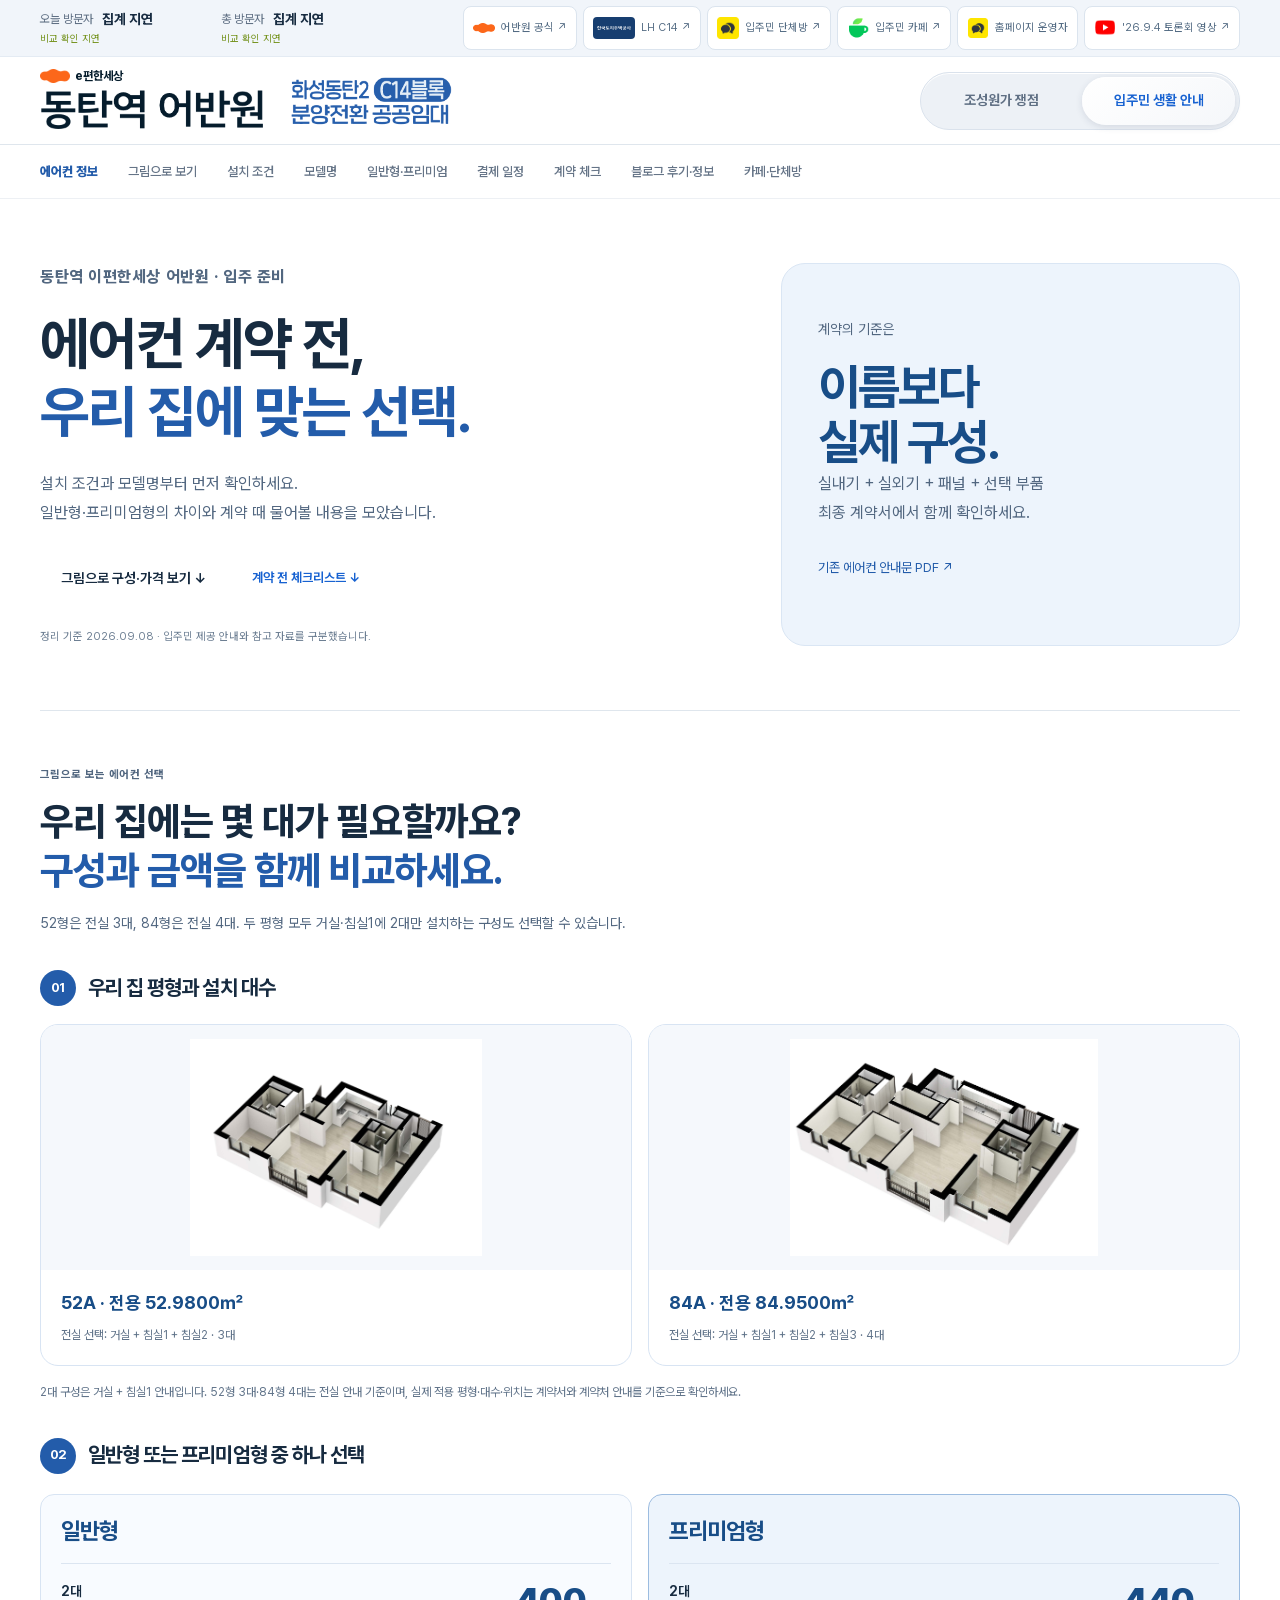
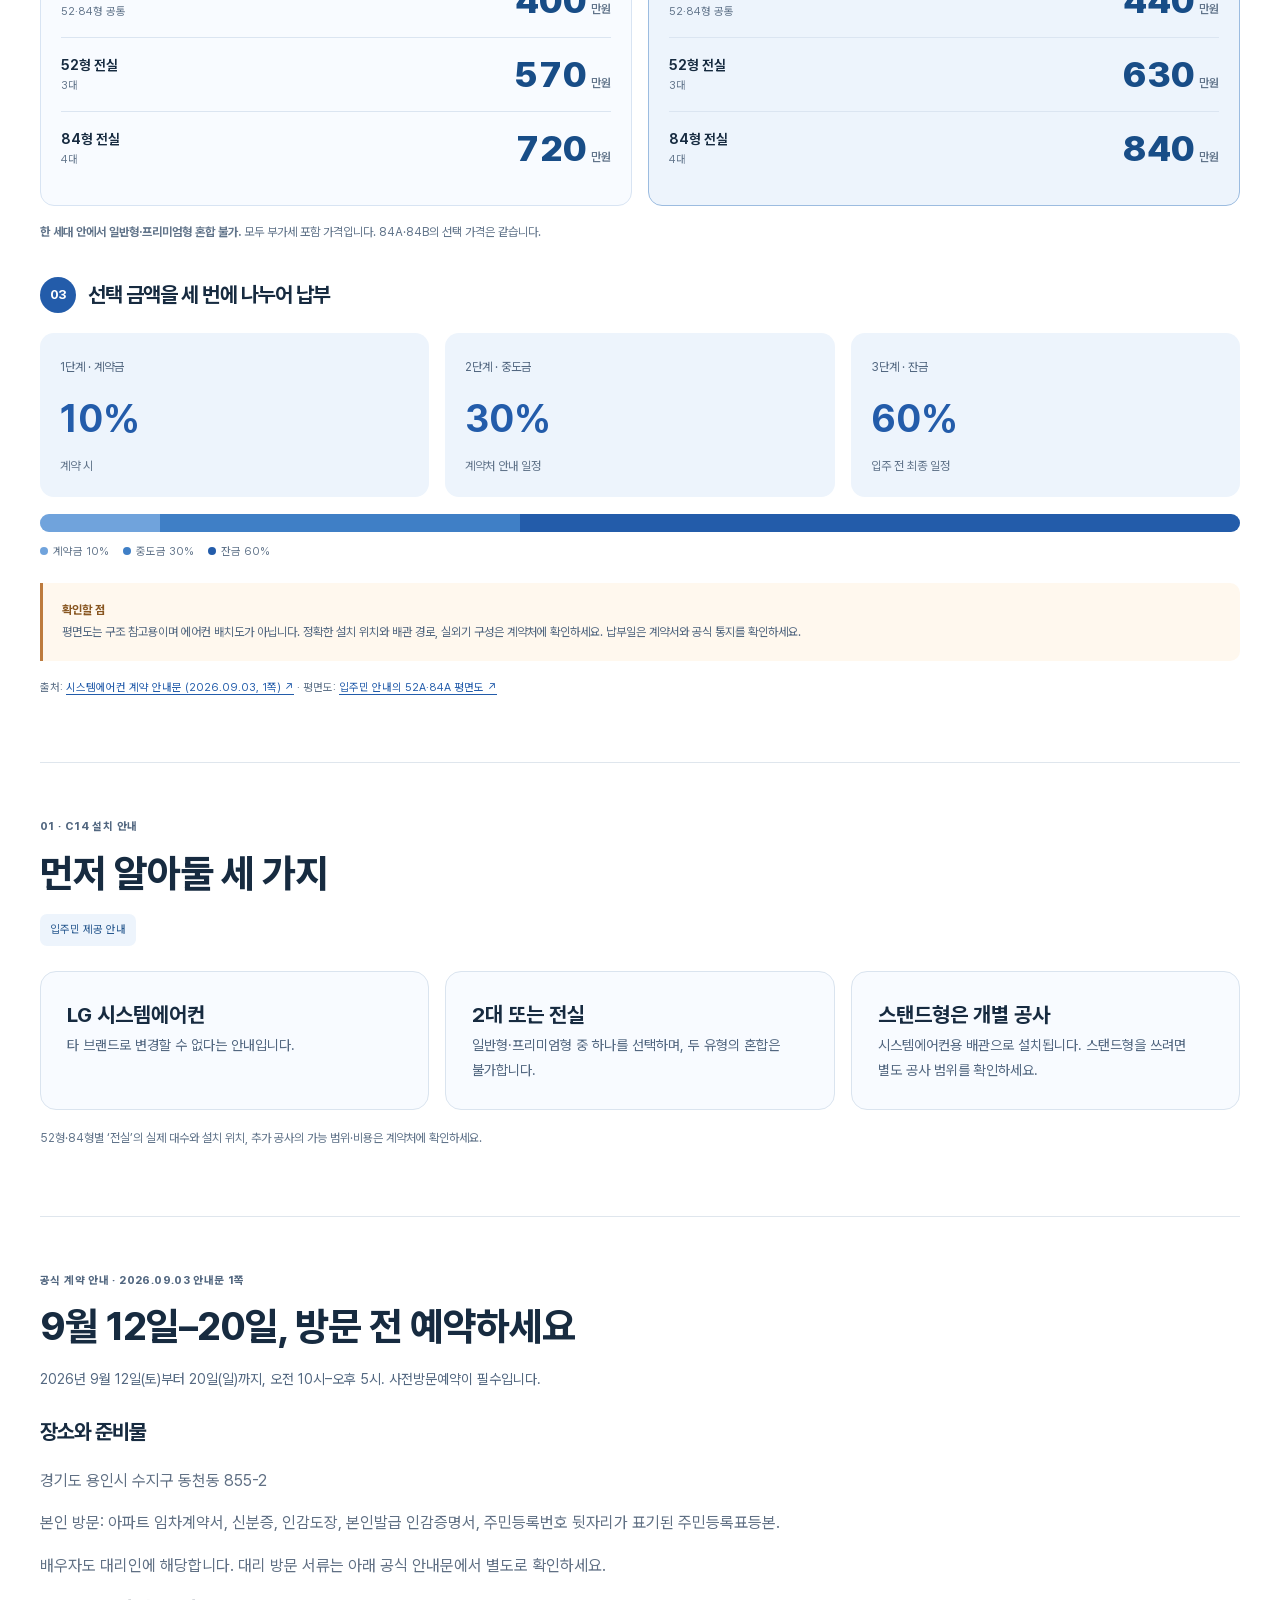
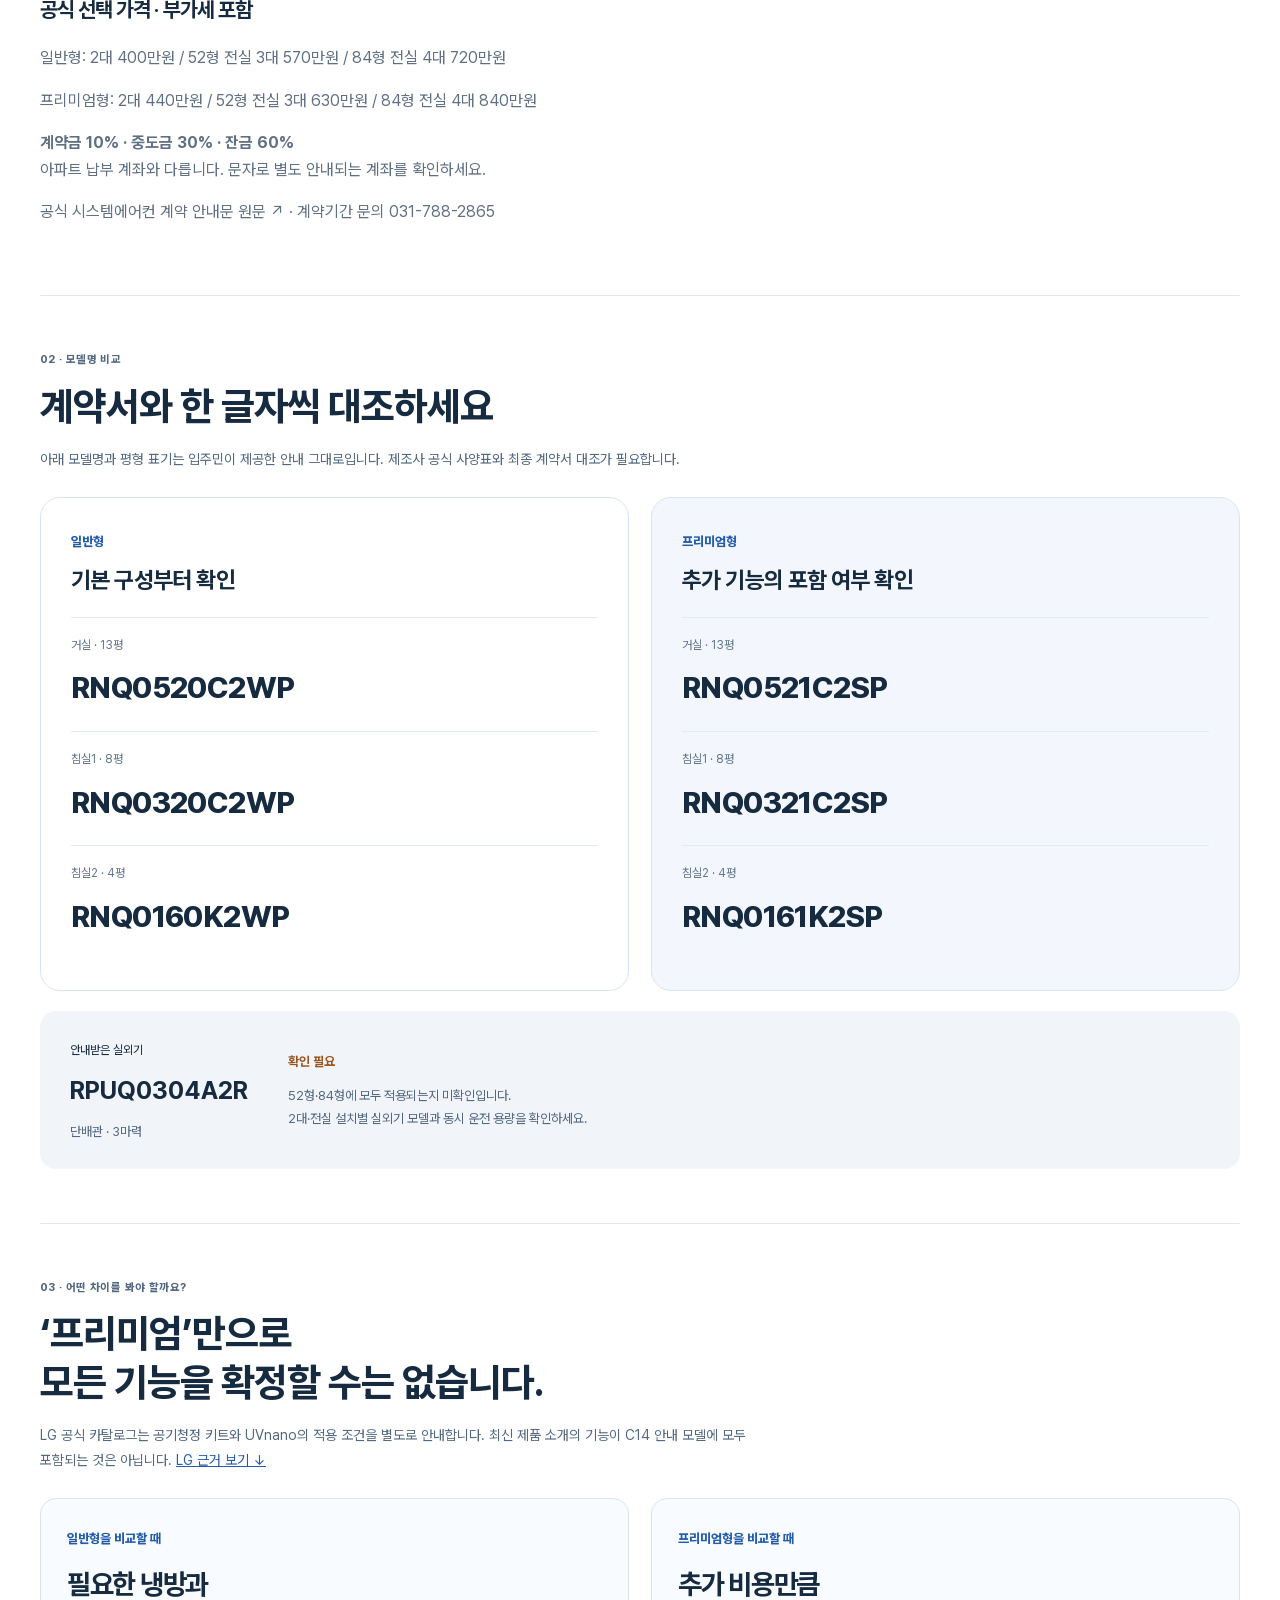
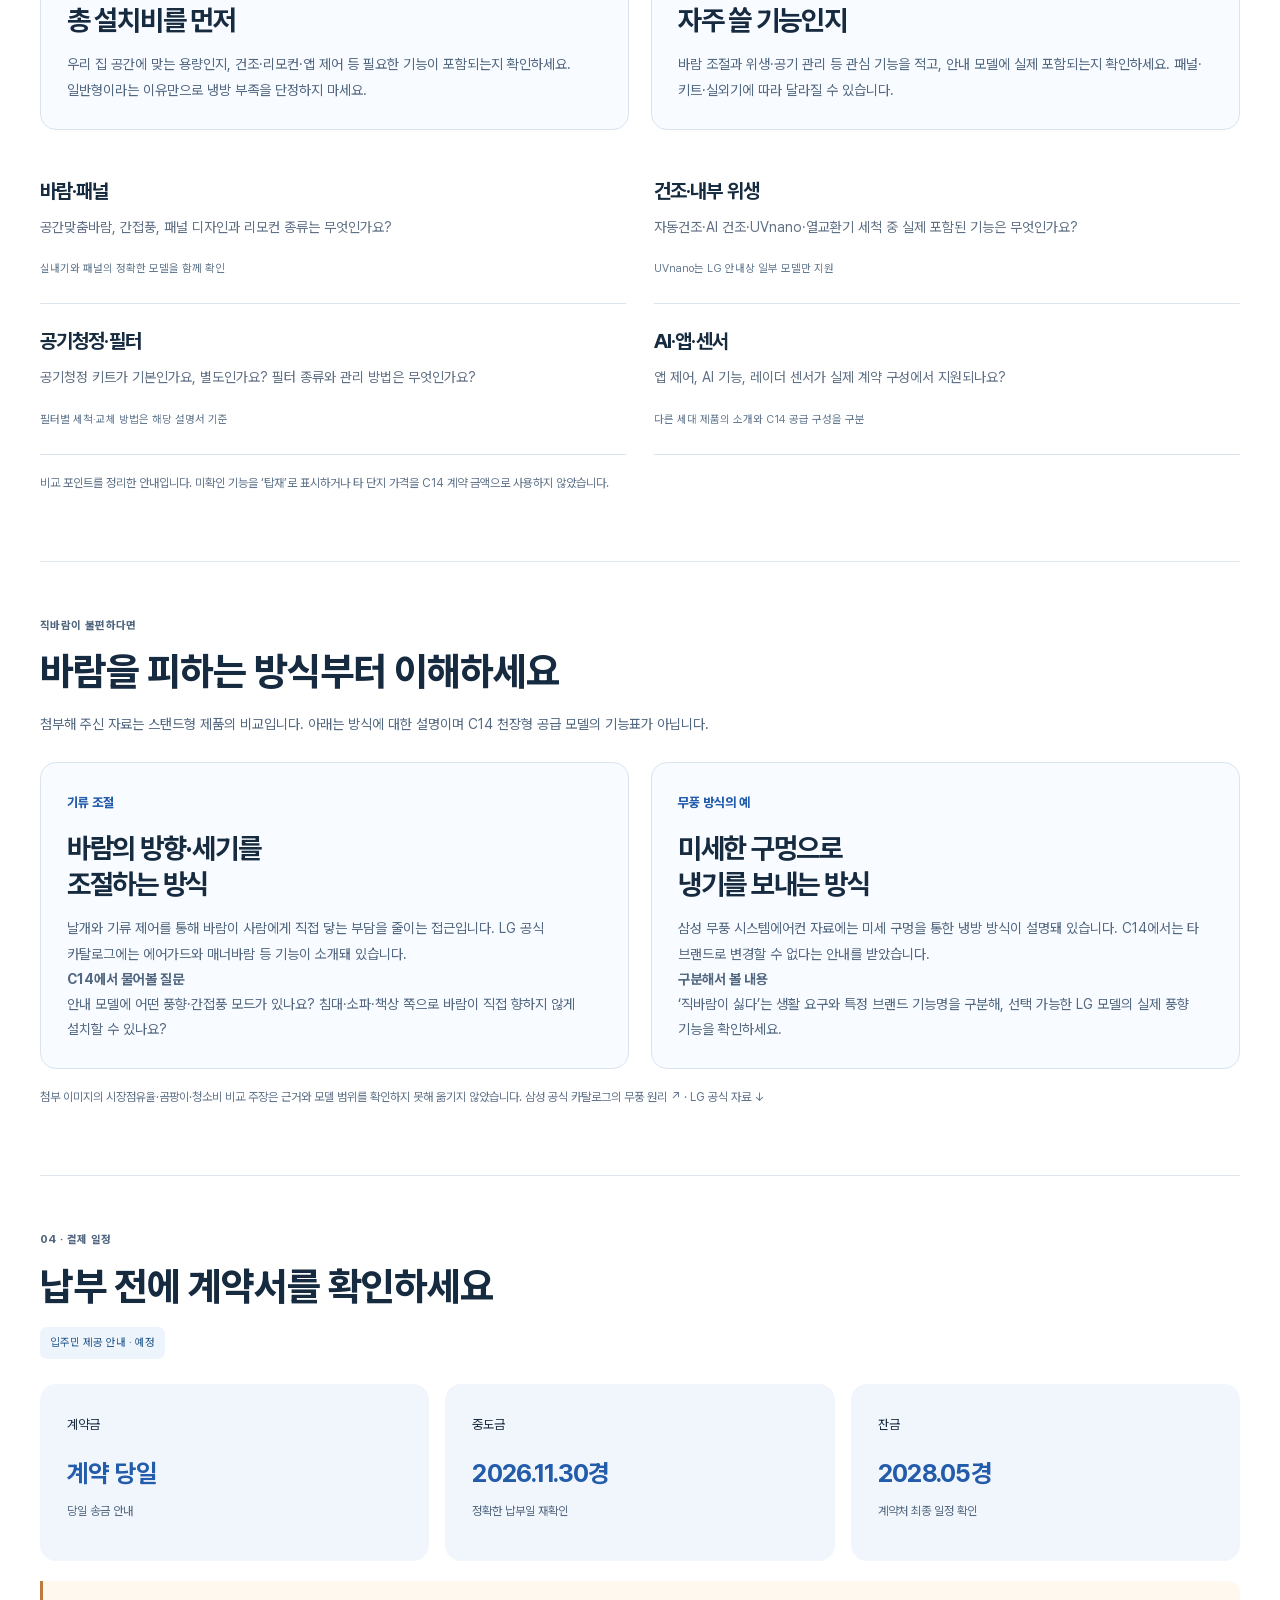
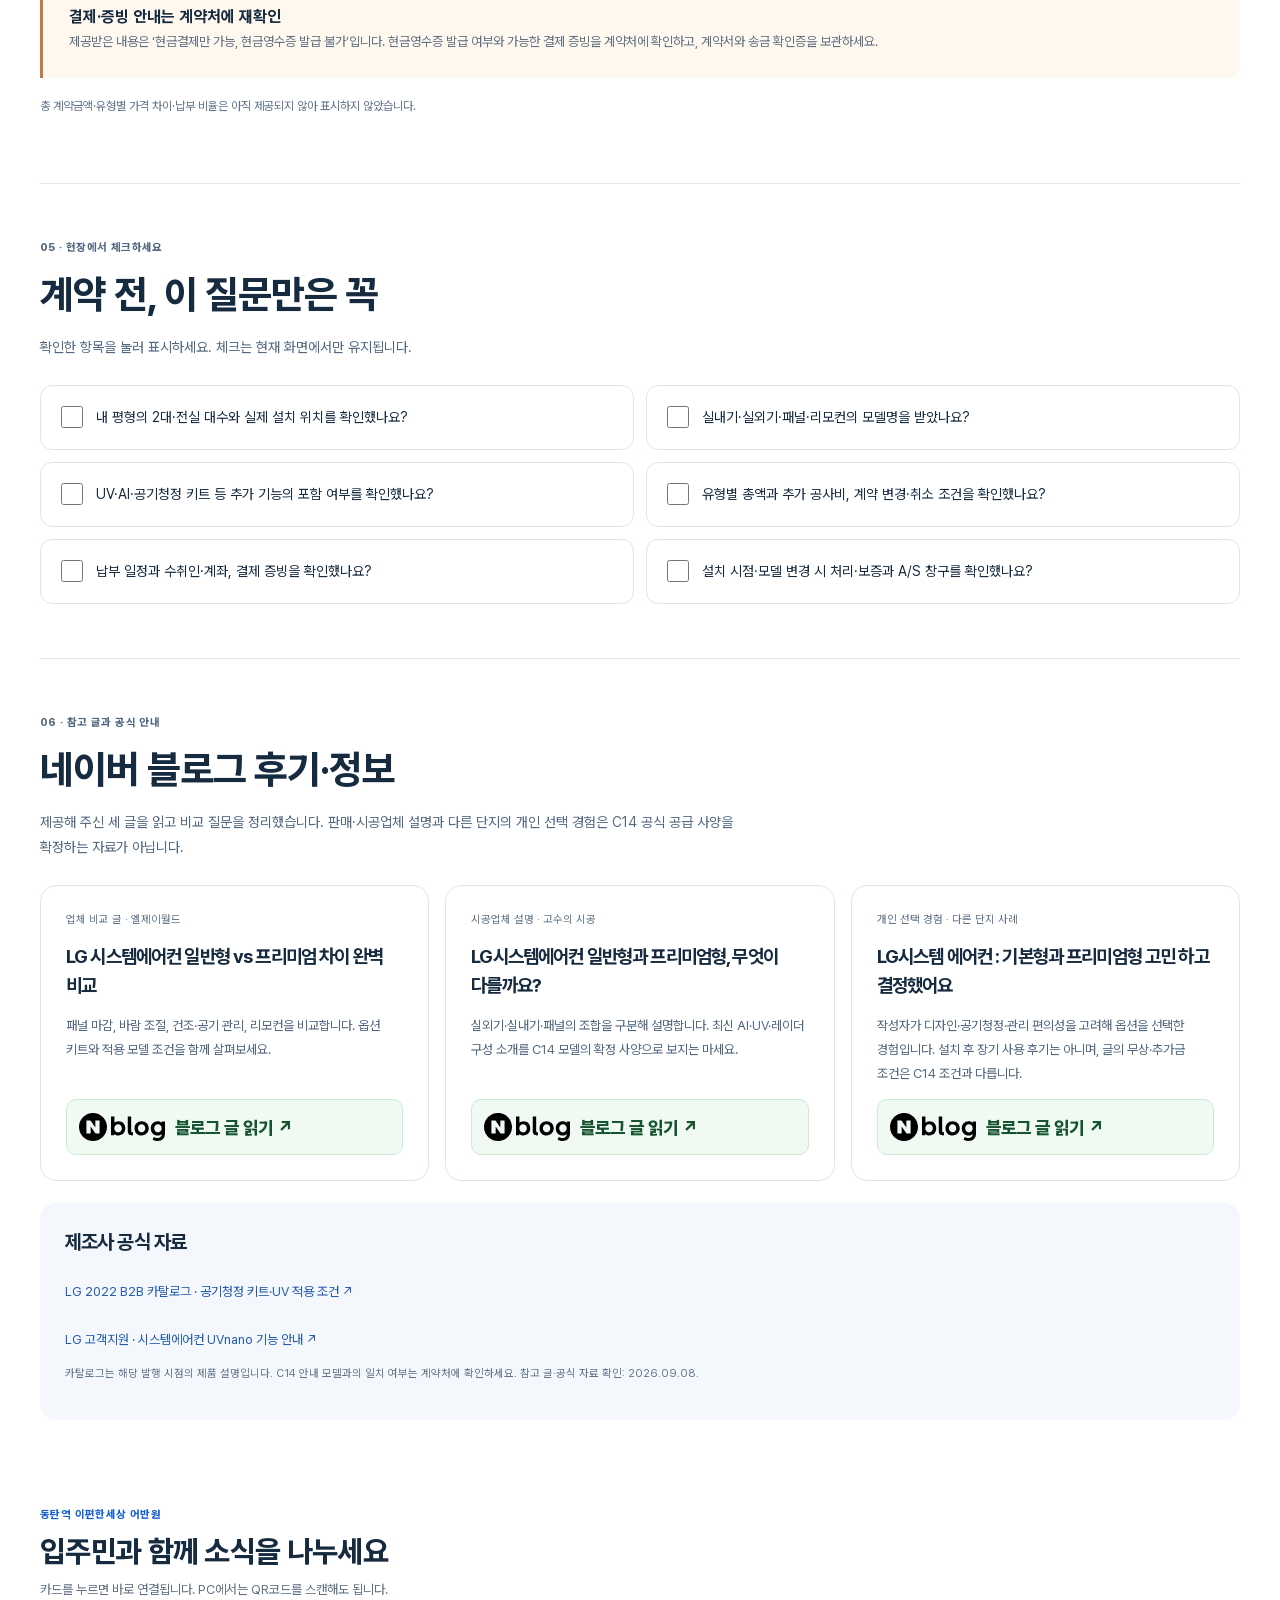
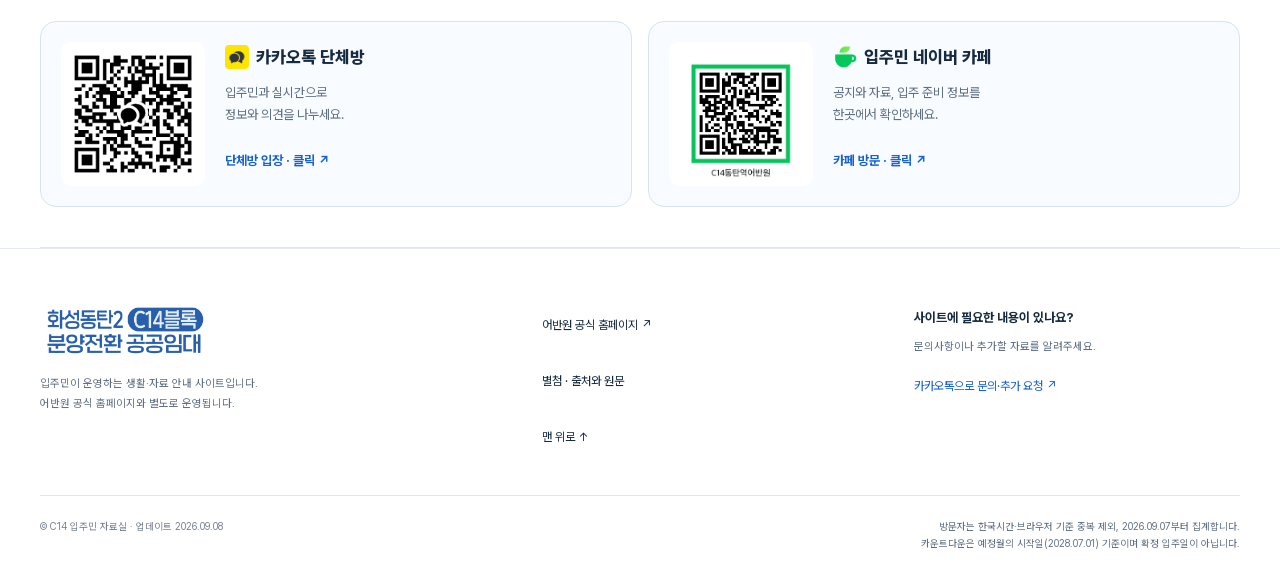
==== commit 03978a3f: "Put Urban One first and link both header logos to homepage top" ====
--- a/aircon.html
+++ b/aircon.html
@@ -1,6 +1,6 @@
-<!doctype html><html lang="ko"><head><meta charset="utf-8"><meta name="viewport" content="width=device-width,initial-scale=1"><title>에어컨 정보 | 동탄역 이편한세상 어반원 C14</title><meta name="description" content="C14 입주예정자를 위한 LG 시스템에어컨 일반형·프리미엄형 비교, 안내 모델명, 설치 제한, 납부 일정과 계약 전 확인사항."><link rel="canonical" href="https://c14.ai-hub-os.com/aircon.html"><meta property="og:title" content="어반원 에어컨, 계약 전 함께 확인하세요"><meta property="og:description" content="설치 조건·모델명·일반형과 프리미엄 비교·납부 일정"><meta property="og:image" content="https://c14.ai-hub-os.com/assets/c14-exterior.png"><meta property="og:type" content="website"><link rel="icon" href="assets/favicon.svg"><link rel="stylesheet" href="styles.css?v=guide-2"><link rel="stylesheet" href="article-actions.css?v=20260908-urbanone"><link rel="stylesheet" href="aircon.css?v=20260908-blog"><link rel="stylesheet" href="aircon-infographic.css?v=1"></head><body class="aircon-page"><a class="skip-link" href="#top">본문으로 바로가기</a><div class="community-bar"><div class="wrap"><div class="visitor-stats" aria-label="사이트 방문자 수" aria-live="polite"><span>오늘 방문자 <b data-stat="today">—</b><small data-stat-delta="today" aria-label="오늘 방문자 변동"></small></span><span>총 방문자 <b data-stat="total">—</b><small data-stat-delta="total" aria-label="총 방문자 변동"></small></span></div><div class="community-contacts compact-contacts"><a class="community-contact utility-link" href="https://www.elife.co.kr/Posm_list01.action?commonMap.CD_BIZ_LND=230160" target="_blank" rel="noopener noreferrer"><img src="assets/elife-logo.png" alt=""><span>어반원 공식 ↗</span></a><a class="community-contact utility-link" href="https://www.lhdt2-c14.co.kr/" target="_blank" rel="noopener noreferrer"><img class="utility-lh" src="assets/lh-footer-logo.svg" alt="LH"><span>LH C14 ↗</span></a><a class="community-contact utility-link" href="https://open.kakao.com/o/gxiyKH5h" target="_blank" rel="noopener noreferrer"><img src="assets/kakao-openchat.png" alt="카카오톡"><span>입주민 단체방 ↗</span></a><a class="community-contact utility-link" href="https://m.site.naver.com/2gcKG" target="_blank" rel="noopener noreferrer"><img src="assets/naver-cafe.ico" alt="네이버"><span>입주민 카페 ↗</span></a><a class="community-contact kakao-contact" href="https://open.kakao.com/o/s3EgWwLi" target="_blank" rel="noopener noreferrer" aria-label="홈페이지 운영자에게 카카오톡으로 연락하기 (새 창)"><span class="contact-icon"><img src="assets/kakao-openchat.png" alt=""></span><span>홈페이지 운영자</span></a><a class="community-contact" href="https://www.youtube.com/watch?v=ZBfcnx8diAg" target="_blank" rel="noopener noreferrer" aria-label="공개 토론회 영상에서 의견 나누기 (새 창)"><span class="contact-icon" aria-hidden="true"><span class="youtube-icon"></span></span><span>'26.9.4 토론회 영상 ↗</span></a></div></div></div>
+<!doctype html><html lang="ko"><head><meta charset="utf-8"><meta name="viewport" content="width=device-width,initial-scale=1"><title>에어컨 정보 | 동탄역 이편한세상 어반원 C14</title><meta name="description" content="C14 입주예정자를 위한 LG 시스템에어컨 일반형·프리미엄형 비교, 안내 모델명, 설치 제한, 납부 일정과 계약 전 확인사항."><link rel="canonical" href="https://c14.ai-hub-os.com/aircon.html"><meta property="og:title" content="어반원 에어컨, 계약 전 함께 확인하세요"><meta property="og:description" content="설치 조건·모델명·일반형과 프리미엄 비교·납부 일정"><meta property="og:image" content="https://c14.ai-hub-os.com/assets/c14-exterior.png"><meta property="og:type" content="website"><link rel="icon" href="assets/favicon.svg"><link rel="stylesheet" href="styles.css?v=guide-2"><link rel="stylesheet" href="article-actions.css?v=20260908-logo-order"><link rel="stylesheet" href="aircon.css?v=20260908-blog"><link rel="stylesheet" href="aircon-infographic.css?v=1"></head><body class="aircon-page"><a class="skip-link" href="#top">본문으로 바로가기</a><div class="community-bar"><div class="wrap"><div class="visitor-stats" aria-label="사이트 방문자 수" aria-live="polite"><span>오늘 방문자 <b data-stat="today">—</b><small data-stat-delta="today" aria-label="오늘 방문자 변동"></small></span><span>총 방문자 <b data-stat="total">—</b><small data-stat-delta="total" aria-label="총 방문자 변동"></small></span></div><div class="community-contacts compact-contacts"><a class="community-contact utility-link" href="https://www.elife.co.kr/Posm_list01.action?commonMap.CD_BIZ_LND=230160" target="_blank" rel="noopener noreferrer"><img src="assets/elife-logo.png" alt=""><span>어반원 공식 ↗</span></a><a class="community-contact utility-link" href="https://www.lhdt2-c14.co.kr/" target="_blank" rel="noopener noreferrer"><img class="utility-lh" src="assets/lh-footer-logo.svg" alt="LH"><span>LH C14 ↗</span></a><a class="community-contact utility-link" href="https://open.kakao.com/o/gxiyKH5h" target="_blank" rel="noopener noreferrer"><img src="assets/kakao-openchat.png" alt="카카오톡"><span>입주민 단체방 ↗</span></a><a class="community-contact utility-link" href="https://m.site.naver.com/2gcKG" target="_blank" rel="noopener noreferrer"><img src="assets/naver-cafe.ico" alt="네이버"><span>입주민 카페 ↗</span></a><a class="community-contact kakao-contact" href="https://open.kakao.com/o/s3EgWwLi" target="_blank" rel="noopener noreferrer" aria-label="홈페이지 운영자에게 카카오톡으로 연락하기 (새 창)"><span class="contact-icon"><img src="assets/kakao-openchat.png" alt=""></span><span>홈페이지 운영자</span></a><a class="community-contact" href="https://www.youtube.com/watch?v=ZBfcnx8diAg" target="_blank" rel="noopener noreferrer" aria-label="공개 토론회 영상에서 의견 나누기 (새 창)"><span class="contact-icon" aria-hidden="true"><span class="youtube-icon"></span></span><span>'26.9.4 토론회 영상 ↗</span></a></div></div></div>
   <header class="site-header shared-header">
-    <a class="brand" href="index.html"><span class="brand-wordmark"><img src="assets/c14-logo.png" width="180" height="53" alt="화성동탄2 C14블록 분양전환 공공임대"></span></a><div class="elife-brand"><div class="elife-brand-label"><img src="assets/elife-logo.png" width="30" height="14" alt=""><span>e편한세상</span></div><img class="urbanone-wordmark" src="assets/urbanone-wordmark.png" width="225" height="50" alt="동탄역 어반원"></div>
+    <a class="elife-brand" href="index.html#site-top" aria-label="동탄역 어반원 · 메인페이지 맨 위로"><div class="elife-brand-label"><img src="assets/elife-logo.png" width="30" height="14" alt=""><span>e편한세상</span></div><img class="urbanone-wordmark" src="assets/urbanone-wordmark.png" width="225" height="50" alt="동탄역 어반원"></a><a class="brand" href="index.html#site-top" aria-label="C14 · 메인페이지 맨 위로"><span class="brand-wordmark"><img src="assets/c14-logo.png" width="180" height="53" alt="화성동탄2 C14블록 분양전환 공공임대"></span></a>
     <nav class="area-nav" aria-label="사이트 영역"><a href="index.html">조성원가 쟁점</a><a href="residents.html" aria-current="page">입주민 생활 안내</a></nav>
     
   </header>
--- a/article-actions.css
+++ b/article-actions.css
@@ -68,6 +68,7 @@
 .community-bar:has(.compact-contacts) [data-stat-delta]{grid-column:1/-1;margin:0;min-width:0;overflow:hidden;text-overflow:ellipsis;line-height:16px}
 .shared-header{display:grid;grid-template-columns:max-content minmax(0,1fr) 320px;height:88px;min-height:88px;gap:16px}
 .shared-header .elife-brand{flex-direction:column;align-items:flex-start;justify-self:start;gap:0;margin:0}
+.shared-header>.brand{display:flex;align-items:center;justify-self:start;min-height:48px}
 .shared-header .elife-brand-label{display:flex;align-items:center;gap:5px;height:18px;font-size:12px;font-weight:700;line-height:1}
 .shared-header .elife-brand-label img{width:30px;height:14px;object-fit:contain}
 /* 공식 단지명 서체 SDGothicNeobTTF-eSm으로 제작한 3배 해상도 워드마크. */
@@ -76,6 +77,6 @@
 .shared-header .area-nav a{min-width:0;height:48px;padding:0 8px;line-height:1.5}
 .shared-header .brand-wordmark img{display:block;width:180px;height:53px;object-fit:contain}
 @media(max-width:1050px){.community-bar:has(.compact-contacts)>.wrap{width:calc(100% - 56px)}.shared-header{grid-template-columns:max-content minmax(0,1fr) 264px}.shared-header .brand-wordmark img{width:155px;height:46px}}
-@media(max-width:760px){.community-bar:has(.compact-contacts)>.wrap{width:calc(100% - 40px)}.community-bar:has(.compact-contacts) .visitor-stats{width:100%}.shared-header{grid-template-columns:minmax(0,1fr) max-content;grid-template-rows:56px 58px;height:149px;min-height:149px;gap:12px 10px;padding-block:12px 10px}.shared-header .elife-brand{justify-self:end}.shared-header .elife-brand-label{height:16px;font-size:11px}.shared-header .urbanone-wordmark{width:min(180px,calc(100vw - 195px))}.shared-header .area-nav{grid-column:1/-1}.shared-header .brand-wordmark img{width:145px;height:43px}}
+@media(max-width:760px){.community-bar:has(.compact-contacts)>.wrap{width:calc(100% - 40px)}.community-bar:has(.compact-contacts) .visitor-stats{width:100%}.shared-header{grid-template-columns:minmax(0,1fr) max-content;grid-template-rows:56px 58px;height:149px;min-height:149px;gap:12px 10px;padding-block:12px 10px}.shared-header .elife-brand-label{height:16px;font-size:11px}.shared-header .urbanone-wordmark{width:min(180px,calc(100vw - 195px))}.shared-header .area-nav{grid-column:1/-1}.shared-header .brand-wordmark img{width:145px;height:43px}}
 @media(max-width:360px){.community-bar:has(.compact-contacts)>.wrap{width:calc(100% - 32px)}.shared-header .brand-wordmark img{width:125px;height:37px}.shared-header .urbanone-wordmark{width:150px}}
 .compact-contacts .kakao-contact>span:last-child,.compact-contacts .community-contact:last-child>span:last-child{white-space:normal;line-height:1.3}
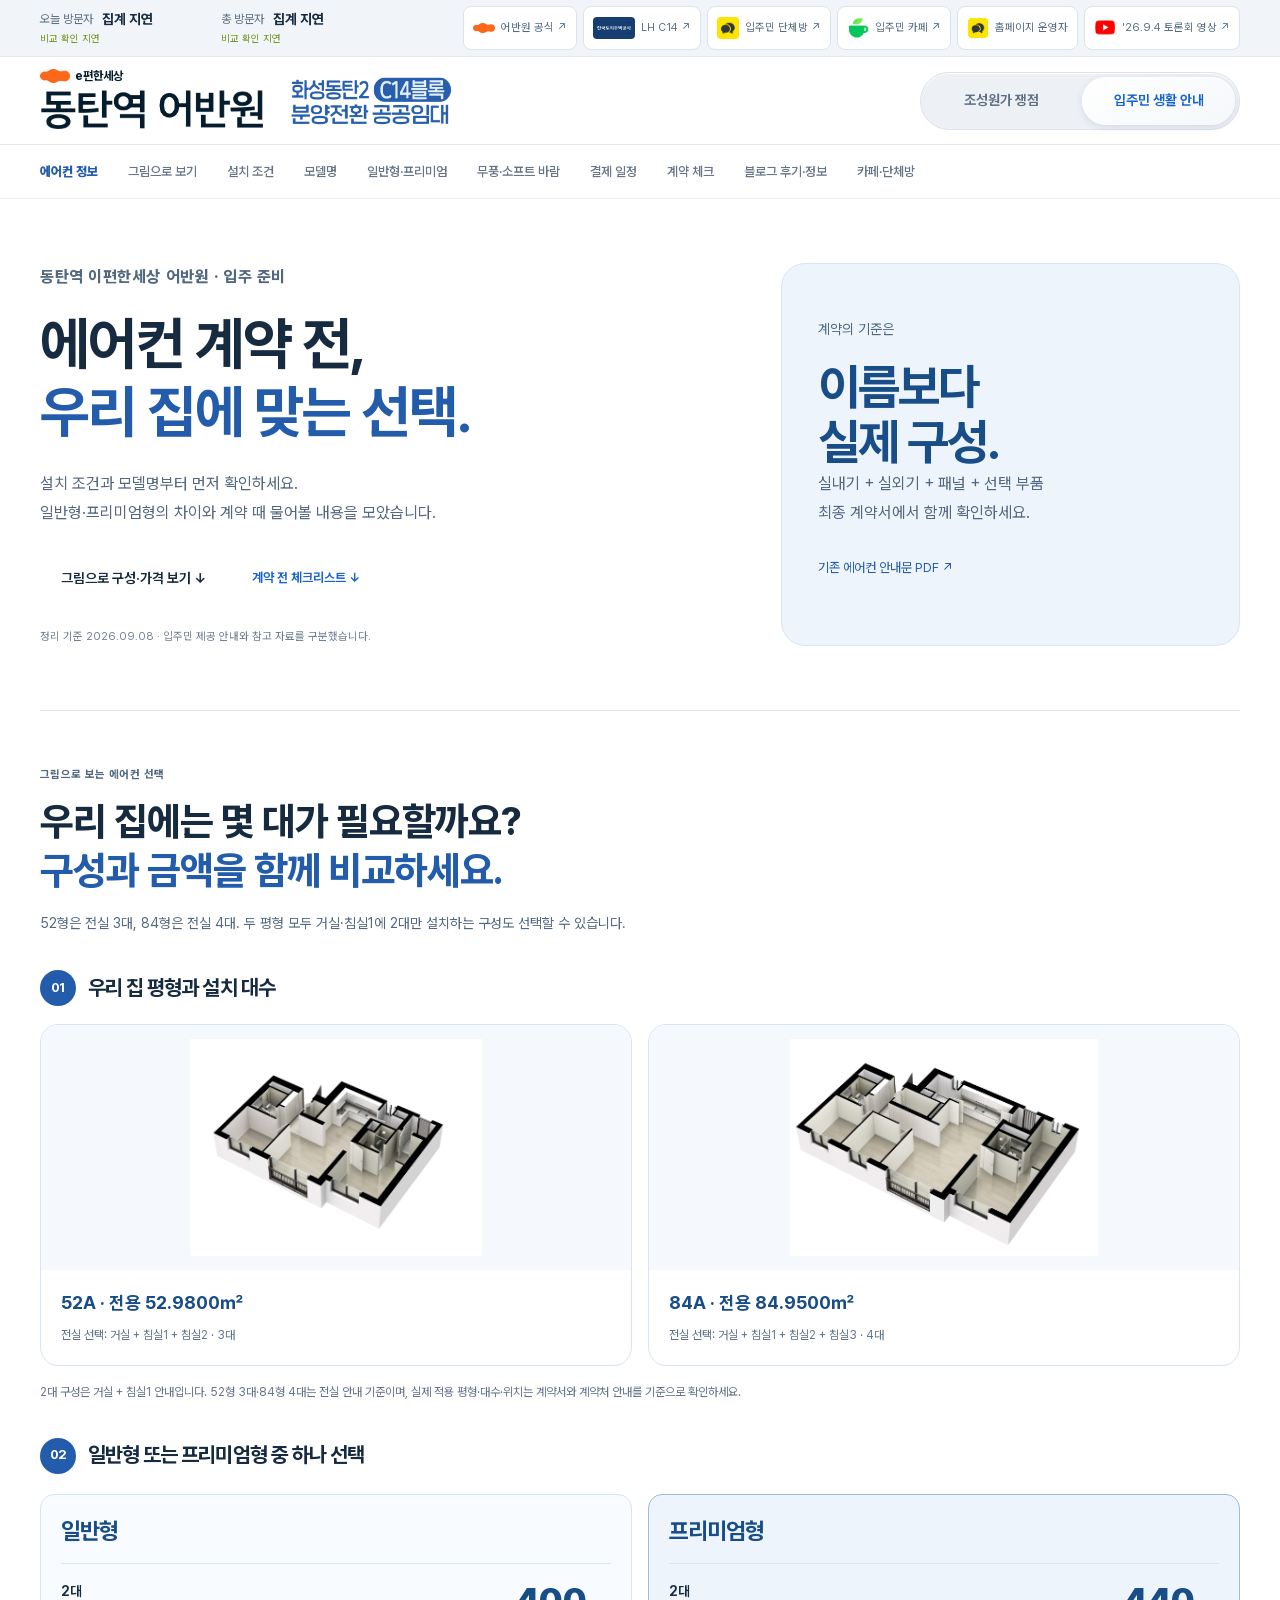
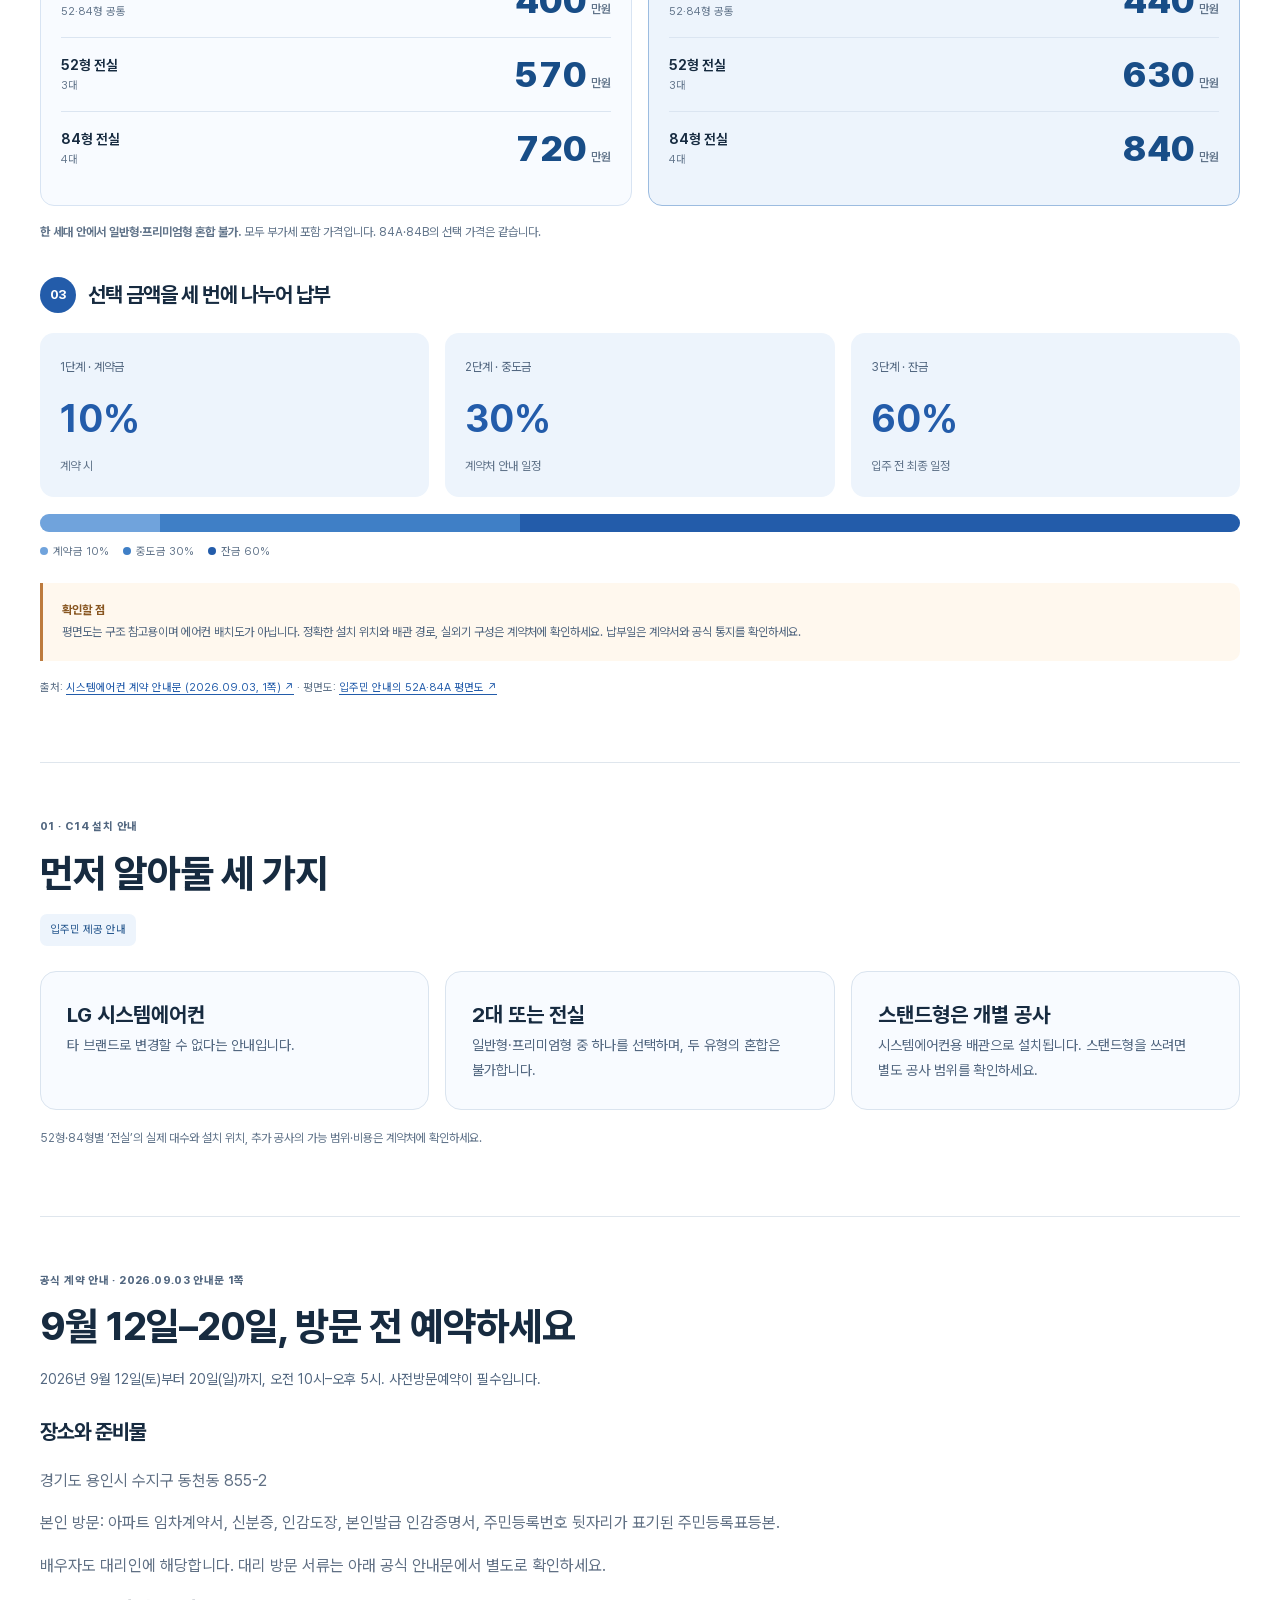
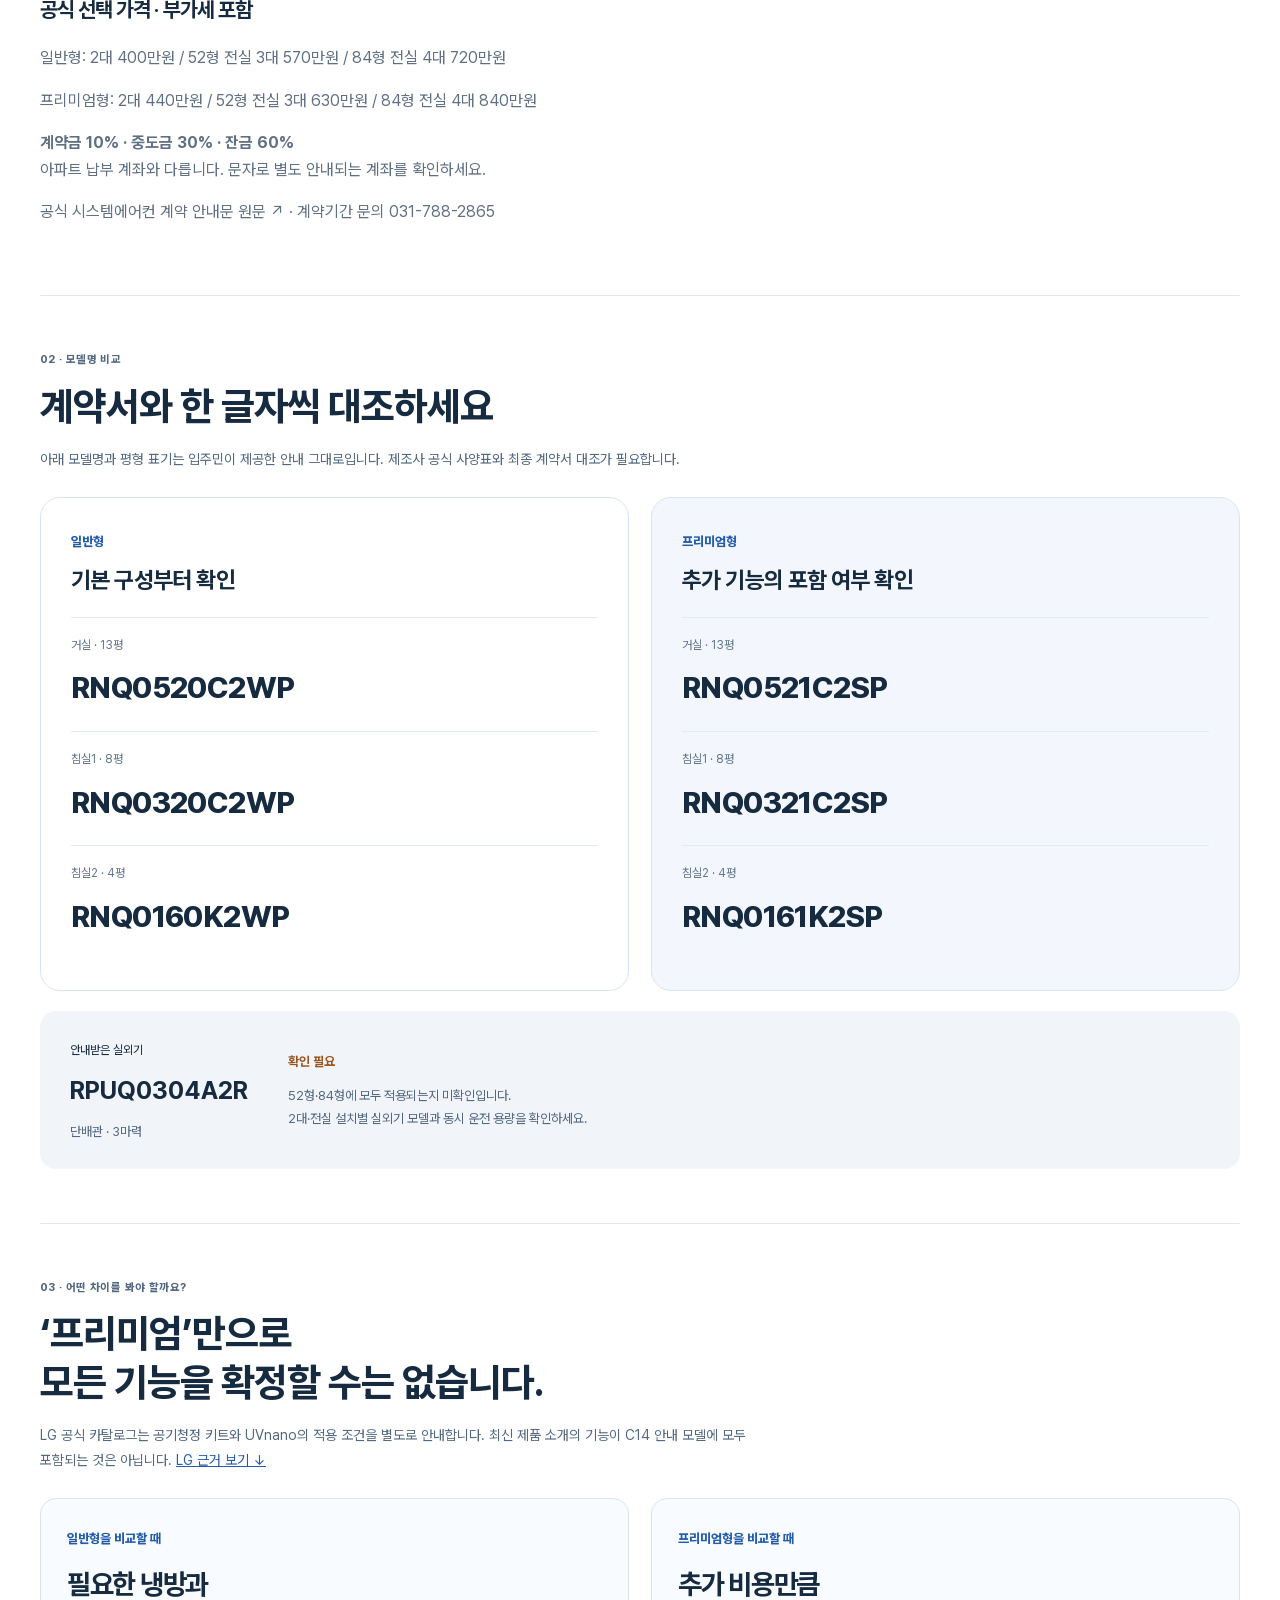
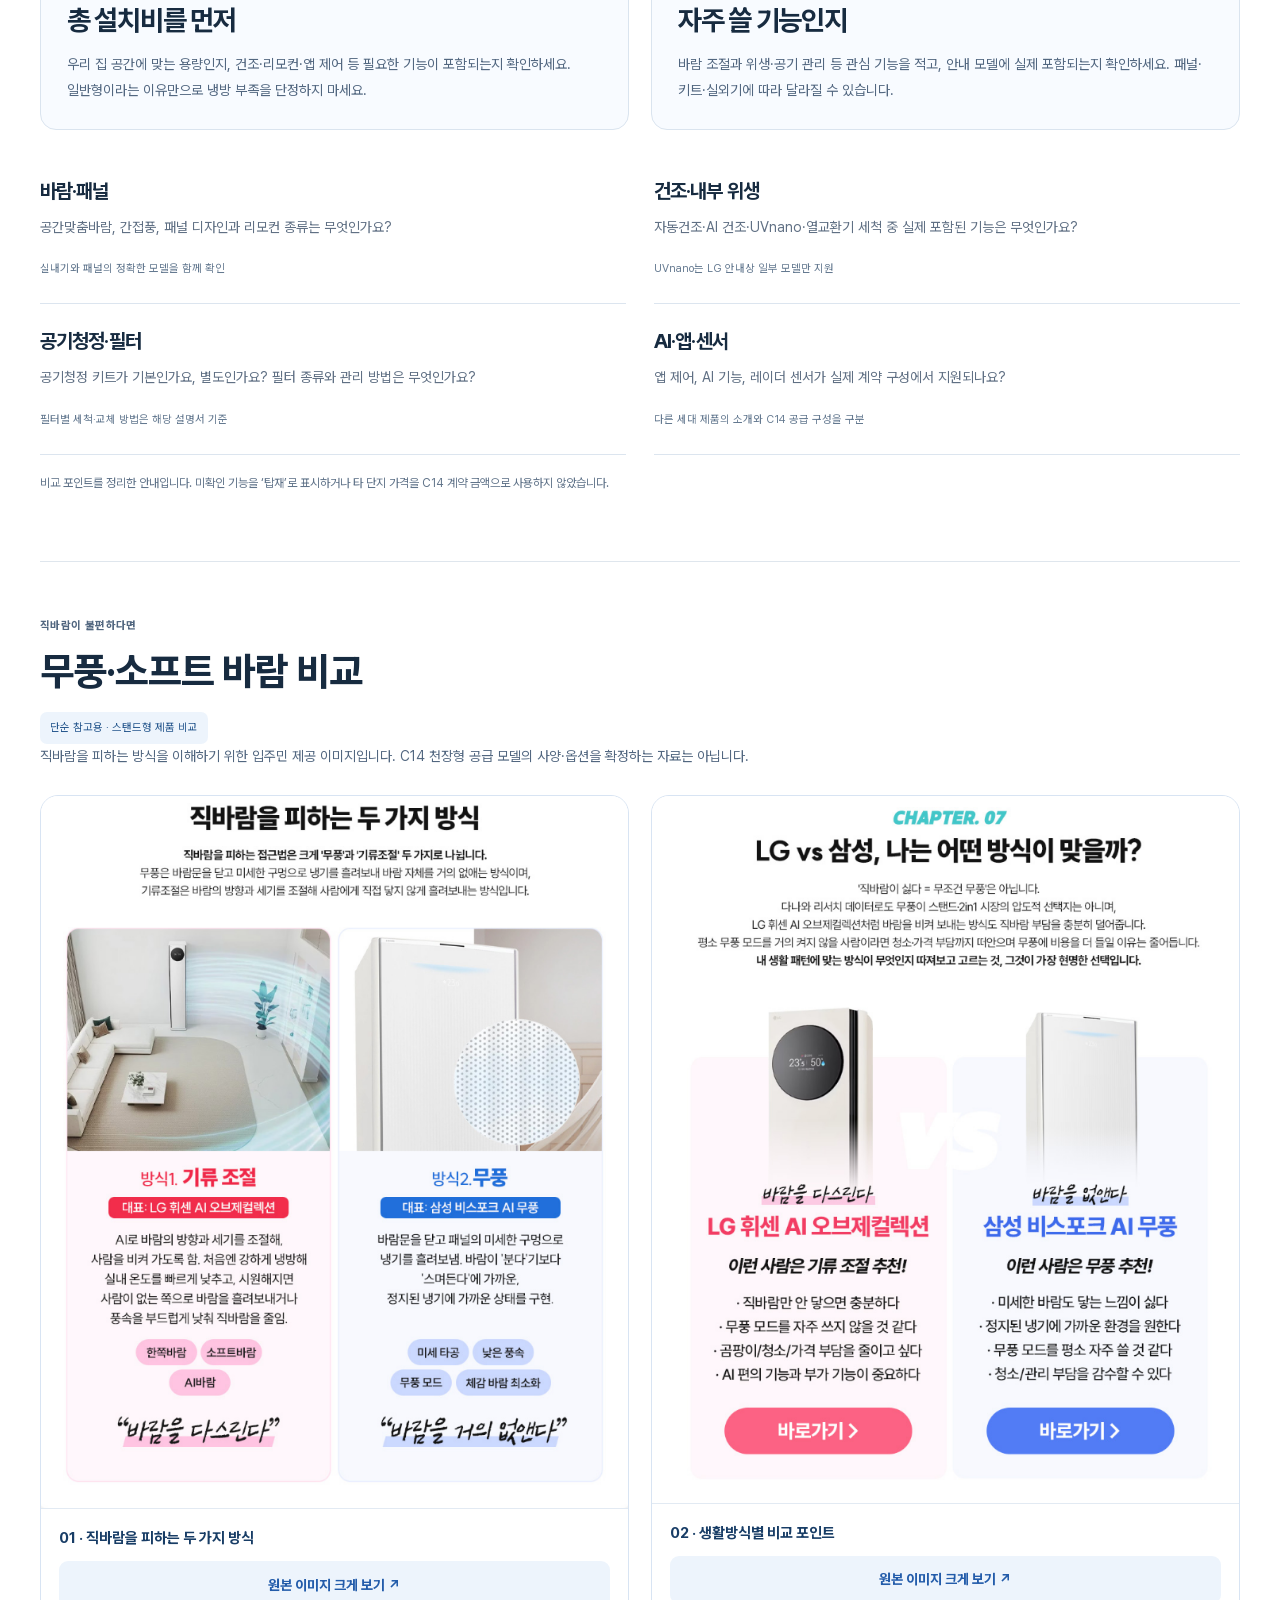
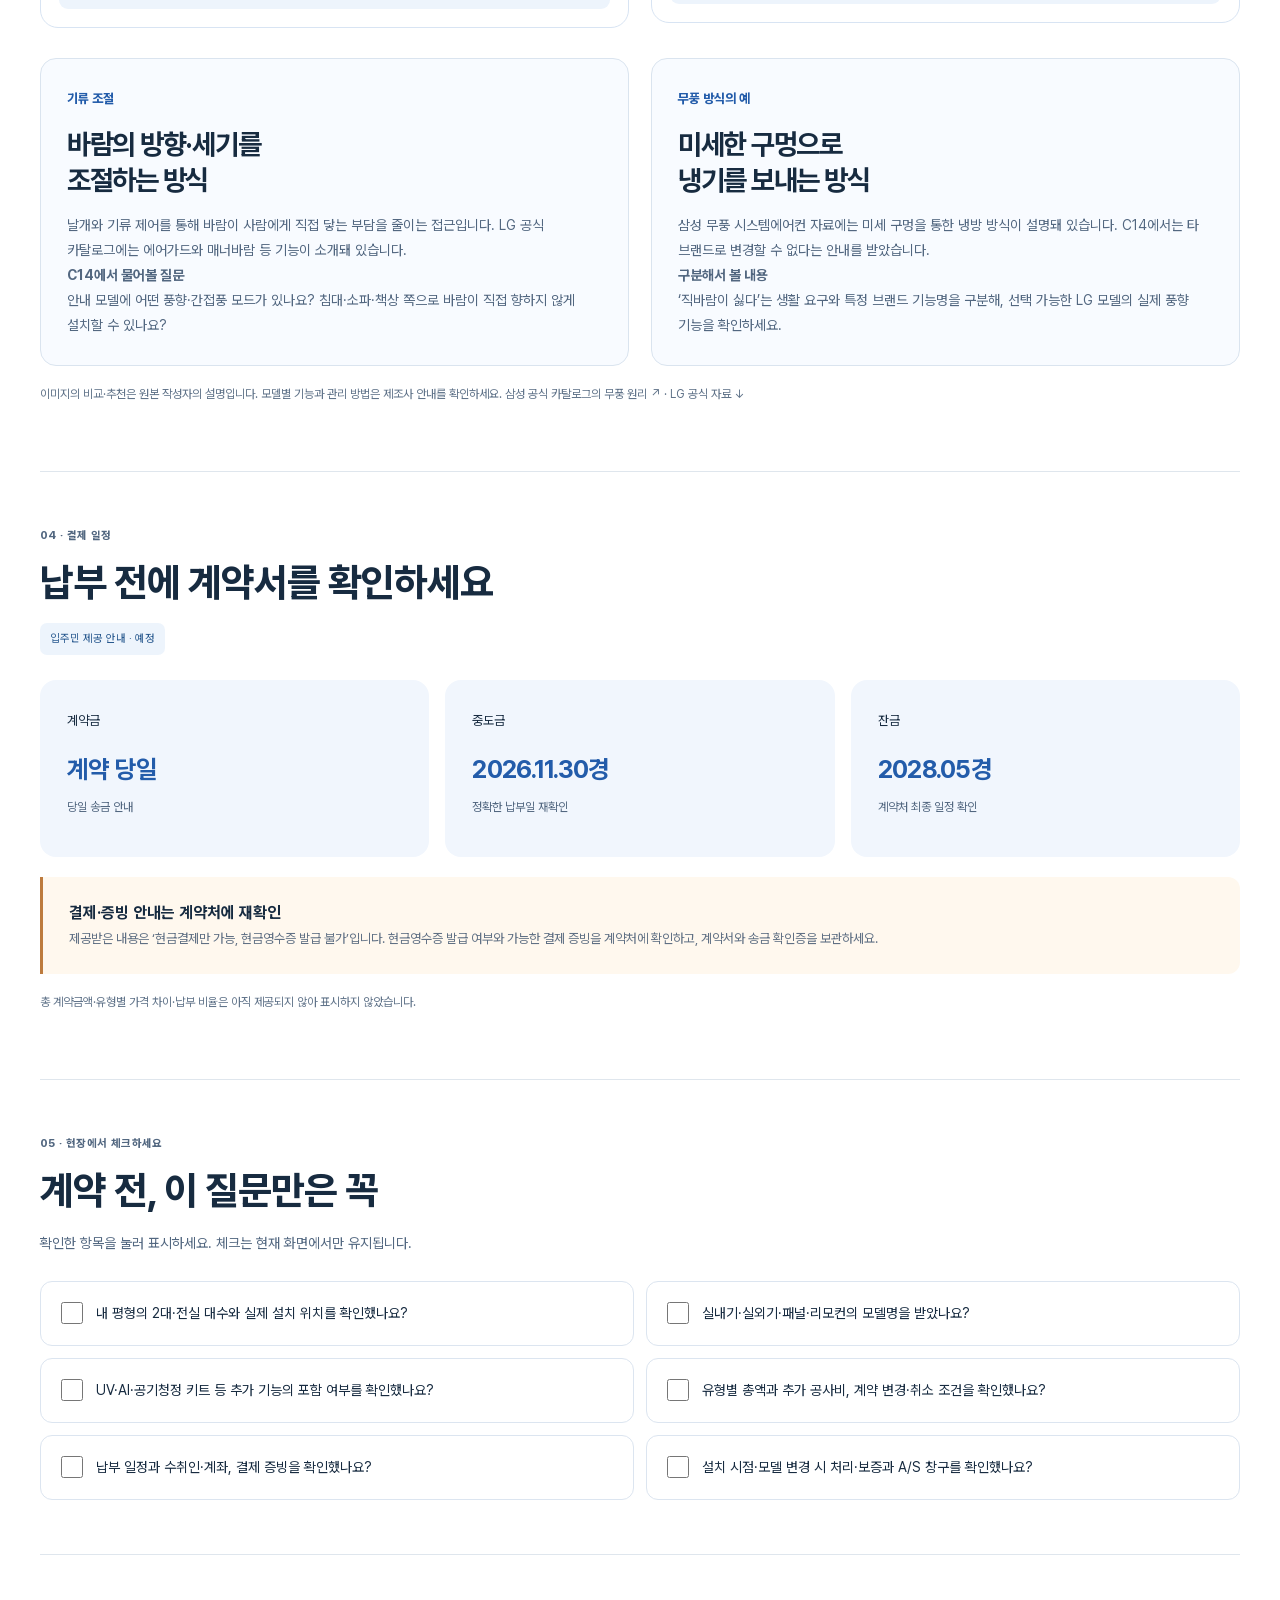
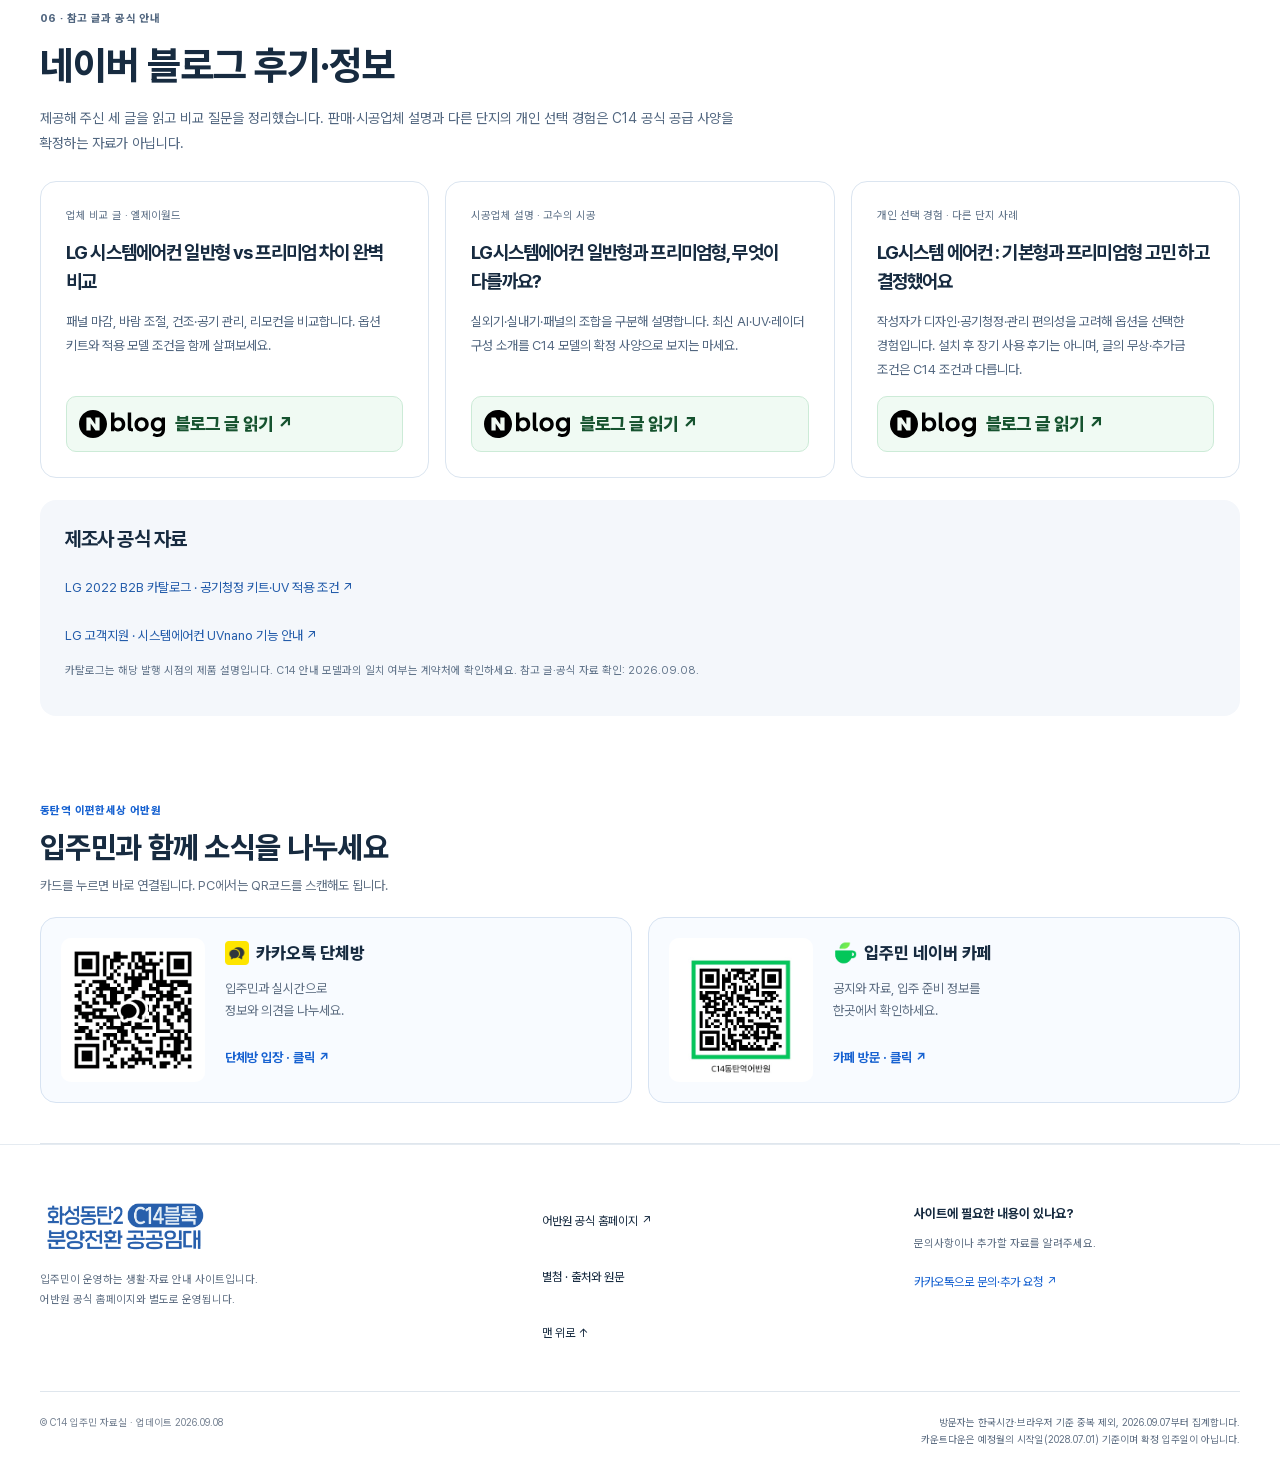
==== commit 589e320d: "Add reference-only airflow comparison images to aircon guide" ====
--- a/aircon.html
+++ b/aircon.html
@@ -1,10 +1,10 @@
-<!doctype html><html lang="ko"><head><meta charset="utf-8"><meta name="viewport" content="width=device-width,initial-scale=1"><title>에어컨 정보 | 동탄역 이편한세상 어반원 C14</title><meta name="description" content="C14 입주예정자를 위한 LG 시스템에어컨 일반형·프리미엄형 비교, 안내 모델명, 설치 제한, 납부 일정과 계약 전 확인사항."><link rel="canonical" href="https://c14.ai-hub-os.com/aircon.html"><meta property="og:title" content="어반원 에어컨, 계약 전 함께 확인하세요"><meta property="og:description" content="설치 조건·모델명·일반형과 프리미엄 비교·납부 일정"><meta property="og:image" content="https://c14.ai-hub-os.com/assets/c14-exterior.png"><meta property="og:type" content="website"><link rel="icon" href="assets/favicon.svg"><link rel="stylesheet" href="styles.css?v=guide-2"><link rel="stylesheet" href="article-actions.css?v=20260908-logo-order"><link rel="stylesheet" href="aircon.css?v=20260908-blog"><link rel="stylesheet" href="aircon-infographic.css?v=1"></head><body class="aircon-page"><a class="skip-link" href="#top">본문으로 바로가기</a><div class="community-bar"><div class="wrap"><div class="visitor-stats" aria-label="사이트 방문자 수" aria-live="polite"><span>오늘 방문자 <b data-stat="today">—</b><small data-stat-delta="today" aria-label="오늘 방문자 변동"></small></span><span>총 방문자 <b data-stat="total">—</b><small data-stat-delta="total" aria-label="총 방문자 변동"></small></span></div><div class="community-contacts compact-contacts"><a class="community-contact utility-link" href="https://www.elife.co.kr/Posm_list01.action?commonMap.CD_BIZ_LND=230160" target="_blank" rel="noopener noreferrer"><img src="assets/elife-logo.png" alt=""><span>어반원 공식 ↗</span></a><a class="community-contact utility-link" href="https://www.lhdt2-c14.co.kr/" target="_blank" rel="noopener noreferrer"><img class="utility-lh" src="assets/lh-footer-logo.svg" alt="LH"><span>LH C14 ↗</span></a><a class="community-contact utility-link" href="https://open.kakao.com/o/gxiyKH5h" target="_blank" rel="noopener noreferrer"><img src="assets/kakao-openchat.png" alt="카카오톡"><span>입주민 단체방 ↗</span></a><a class="community-contact utility-link" href="https://m.site.naver.com/2gcKG" target="_blank" rel="noopener noreferrer"><img src="assets/naver-cafe.ico" alt="네이버"><span>입주민 카페 ↗</span></a><a class="community-contact kakao-contact" href="https://open.kakao.com/o/s3EgWwLi" target="_blank" rel="noopener noreferrer" aria-label="홈페이지 운영자에게 카카오톡으로 연락하기 (새 창)"><span class="contact-icon"><img src="assets/kakao-openchat.png" alt=""></span><span>홈페이지 운영자</span></a><a class="community-contact" href="https://www.youtube.com/watch?v=ZBfcnx8diAg" target="_blank" rel="noopener noreferrer" aria-label="공개 토론회 영상에서 의견 나누기 (새 창)"><span class="contact-icon" aria-hidden="true"><span class="youtube-icon"></span></span><span>'26.9.4 토론회 영상 ↗</span></a></div></div></div>
+<!doctype html><html lang="ko"><head><meta charset="utf-8"><meta name="viewport" content="width=device-width,initial-scale=1"><title>에어컨 정보 | 동탄역 이편한세상 어반원 C14</title><meta name="description" content="C14 입주예정자를 위한 LG 시스템에어컨 일반형·프리미엄형 비교, 안내 모델명, 설치 제한, 납부 일정과 계약 전 확인사항."><link rel="canonical" href="https://c14.ai-hub-os.com/aircon.html"><meta property="og:title" content="어반원 에어컨, 계약 전 함께 확인하세요"><meta property="og:description" content="설치 조건·모델명·일반형과 프리미엄 비교·납부 일정"><meta property="og:image" content="https://c14.ai-hub-os.com/assets/c14-exterior.png"><meta property="og:type" content="website"><link rel="icon" href="assets/favicon.svg"><link rel="stylesheet" href="styles.css?v=guide-2"><link rel="stylesheet" href="article-actions.css?v=20260908-logo-order"><link rel="stylesheet" href="aircon.css?v=20260908-airflow"><link rel="stylesheet" href="aircon-infographic.css?v=1"></head><body class="aircon-page"><a class="skip-link" href="#top">본문으로 바로가기</a><div class="community-bar"><div class="wrap"><div class="visitor-stats" aria-label="사이트 방문자 수" aria-live="polite"><span>오늘 방문자 <b data-stat="today">—</b><small data-stat-delta="today" aria-label="오늘 방문자 변동"></small></span><span>총 방문자 <b data-stat="total">—</b><small data-stat-delta="total" aria-label="총 방문자 변동"></small></span></div><div class="community-contacts compact-contacts"><a class="community-contact utility-link" href="https://www.elife.co.kr/Posm_list01.action?commonMap.CD_BIZ_LND=230160" target="_blank" rel="noopener noreferrer"><img src="assets/elife-logo.png" alt=""><span>어반원 공식 ↗</span></a><a class="community-contact utility-link" href="https://www.lhdt2-c14.co.kr/" target="_blank" rel="noopener noreferrer"><img class="utility-lh" src="assets/lh-footer-logo.svg" alt="LH"><span>LH C14 ↗</span></a><a class="community-contact utility-link" href="https://open.kakao.com/o/gxiyKH5h" target="_blank" rel="noopener noreferrer"><img src="assets/kakao-openchat.png" alt="카카오톡"><span>입주민 단체방 ↗</span></a><a class="community-contact utility-link" href="https://m.site.naver.com/2gcKG" target="_blank" rel="noopener noreferrer"><img src="assets/naver-cafe.ico" alt="네이버"><span>입주민 카페 ↗</span></a><a class="community-contact kakao-contact" href="https://open.kakao.com/o/s3EgWwLi" target="_blank" rel="noopener noreferrer" aria-label="홈페이지 운영자에게 카카오톡으로 연락하기 (새 창)"><span class="contact-icon"><img src="assets/kakao-openchat.png" alt=""></span><span>홈페이지 운영자</span></a><a class="community-contact" href="https://www.youtube.com/watch?v=ZBfcnx8diAg" target="_blank" rel="noopener noreferrer" aria-label="공개 토론회 영상에서 의견 나누기 (새 창)"><span class="contact-icon" aria-hidden="true"><span class="youtube-icon"></span></span><span>'26.9.4 토론회 영상 ↗</span></a></div></div></div>
   <header class="site-header shared-header">
     <a class="elife-brand" href="index.html#site-top" aria-label="동탄역 어반원 · 메인페이지 맨 위로"><div class="elife-brand-label"><img src="assets/elife-logo.png" width="30" height="14" alt=""><span>e편한세상</span></div><img class="urbanone-wordmark" src="assets/urbanone-wordmark.png" width="225" height="50" alt="동탄역 어반원"></a><a class="brand" href="index.html#site-top" aria-label="C14 · 메인페이지 맨 위로"><span class="brand-wordmark"><img src="assets/c14-logo.png" width="180" height="53" alt="화성동탄2 C14블록 분양전환 공공임대"></span></a>
     <nav class="area-nav" aria-label="사이트 영역"><a href="index.html">조성원가 쟁점</a><a href="residents.html" aria-current="page">입주민 생활 안내</a></nav>
     
   </header>
-  <nav class="site-subnav" aria-label="에어컨 정보 목차"><div class="wrap"><a href="aircon.html" aria-current="page">에어컨 정보</a><a href="#aircon-infographic">그림으로 보기</a><a href="#install">설치 조건</a><a href="#models">모델명</a><a href="#compare">일반형·프리미엄</a><a href="#payment">결제 일정</a><a href="#checklist">계약 체크</a><a href="#references">블로그 후기·정보</a><a href="#resident-community">카페·단체방</a></div></nav><main id="top"><section class="ac-hero wrap"><div><p class="eyebrow">동탄역 이편한세상 어반원 · 입주 준비</p><h1>에어컨 계약 전,<br><em>우리 집에 맞는 선택.</em></h1><p>설치 조건과 모델명부터 먼저 확인하세요.<br>일반형·프리미엄형의 차이와 계약 때 물어볼 내용을 모았습니다.</p><div class="ac-actions"><a class="button" href="#aircon-infographic">그림으로 구성·가격 보기 ↓</a><a class="text-link" href="#checklist">계약 전 체크리스트 ↓</a></div><small>정리 기준 2026.09.08 · 입주민 제공 안내와 참고 자료를 구분했습니다.</small></div><aside class="ac-hero-card"><span>계약의 기준은</span><strong>이름보다<br>실제 구성.</strong><p>실내기 + 실외기 + 패널 + 선택 부품<br>최종 계약서에서 함께 확인하세요.</p><a href="assets/c14-aircon-notice.pdf" target="_blank" rel="noopener noreferrer">기존 에어컨 안내문 PDF ↗</a></aside></section>
+  <nav class="site-subnav" aria-label="에어컨 정보 목차"><div class="wrap"><a href="aircon.html" aria-current="page">에어컨 정보</a><a href="#aircon-infographic">그림으로 보기</a><a href="#install">설치 조건</a><a href="#models">모델명</a><a href="#compare">일반형·프리미엄</a><a href="#airflow">무풍·소프트 바람</a><a href="#payment">결제 일정</a><a href="#checklist">계약 체크</a><a href="#references">블로그 후기·정보</a><a href="#resident-community">카페·단체방</a></div></nav><main id="top"><section class="ac-hero wrap"><div><p class="eyebrow">동탄역 이편한세상 어반원 · 입주 준비</p><h1>에어컨 계약 전,<br><em>우리 집에 맞는 선택.</em></h1><p>설치 조건과 모델명부터 먼저 확인하세요.<br>일반형·프리미엄형의 차이와 계약 때 물어볼 내용을 모았습니다.</p><div class="ac-actions"><a class="button" href="#aircon-infographic">그림으로 구성·가격 보기 ↓</a><a class="text-link" href="#checklist">계약 전 체크리스트 ↓</a></div><small>정리 기준 2026.09.08 · 입주민 제공 안내와 참고 자료를 구분했습니다.</small></div><aside class="ac-hero-card"><span>계약의 기준은</span><strong>이름보다<br>실제 구성.</strong><p>실내기 + 실외기 + 패널 + 선택 부품<br>최종 계약서에서 함께 확인하세요.</p><a href="assets/c14-aircon-notice.pdf" target="_blank" rel="noopener noreferrer">기존 에어컨 안내문 PDF ↗</a></aside></section>
 <section id="aircon-infographic" class="ac-info-section wrap" aria-labelledby="aircon-infographic-title">
   <div class="ac-info-heading">
     <p class="eyebrow">그림으로 보는 에어컨 선택</p>
@@ -45,6 +45,10 @@
 <section id="install" class="ac-section wrap"><div class="ac-heading"><p class="eyebrow">01 · C14 설치 안내</p><h2>먼저 알아둘 세 가지</h2><span class="ac-badge">입주민 제공 안내</span></div><div class="ac-three"><article><b>LG 시스템에어컨</b><p>타 브랜드로 변경할 수 없다는 안내입니다.</p></article><article><b>2대 또는 전실</b><p>일반형·프리미엄형 중 하나를 선택하며, 두 유형의 혼합은 불가합니다.</p></article><article><b>스탠드형은 개별 공사</b><p>시스템에어컨용 배관으로 설치됩니다. 스탠드형을 쓰려면 별도 공사 범위를 확인하세요.</p></article></div><p class="ac-note">52형·84형별 ‘전실’의 실제 대수와 설치 위치, 추가 공사의 가능 범위·비용은 계약처에 확인하세요.</p></section>
 <section class="ac-section wrap" id="official-contract"><div class="ac-heading"><p class="eyebrow">공식 계약 안내 · 2026.09.03 안내문 1쪽</p><h2>9월 12일–20일, 방문 전 예약하세요</h2><p>2026년 9월 12일(토)부터 20일(일)까지, 오전 10시–오후 5시. 사전방문예약이 필수입니다.</p></div><div class="ac-grid"><article class="ac-card"><h3>장소와 준비물</h3><p>경기도 용인시 수지구 동천동 855-2</p><p>본인 방문: 아파트 임차계약서, 신분증, 인감도장, 본인발급 인감증명서, 주민등록번호 뒷자리가 표기된 주민등록표등본.</p><p>배우자도 대리인에 해당합니다. 대리 방문 서류는 아래 공식 안내문에서 별도로 확인하세요.</p></article><article class="ac-card"><h3>공식 선택 가격 · 부가세 포함</h3><p>일반형: 2대 400만원 / 52형 전실 3대 570만원 / 84형 전실 4대 720만원</p><p>프리미엄형: 2대 440만원 / 52형 전실 3대 630만원 / 84형 전실 4대 840만원</p><p><strong>계약금 10% · 중도금 30% · 잔금 60%</strong><br>아파트 납부 계좌와 다릅니다. 문자로 별도 안내되는 계좌를 확인하세요.</p></article></div><p><a href="https://www.elife.co.kr/jsp/front/po/230160/static/pdf/230160_notice_260903.pdf" target="_blank" rel="noopener noreferrer">공식 시스템에어컨 계약 안내문 원문 ↗</a> · 계약기간 문의 031-788-2865</p></section><section id="models" class="ac-section wrap"><div class="ac-heading"><p class="eyebrow">02 · 모델명 비교</p><h2>계약서와 한 글자씩 대조하세요</h2><p>아래 모델명과 평형 표기는 입주민이 제공한 안내 그대로입니다. 제조사 공식 사양표와 최종 계약서 대조가 필요합니다.</p></div><div class="ac-two"><article class="ac-model"><span>일반형</span><h3>기본 구성부터 확인</h3><dl><dt>거실 · 13평</dt><dd>RNQ0520C2WP</dd><dt>침실1 · 8평</dt><dd>RNQ0320C2WP</dd><dt>침실2 · 4평</dt><dd>RNQ0160K2WP</dd></dl></article><article class="ac-model premium"><span>프리미엄형</span><h3>추가 기능의 포함 여부 확인</h3><dl><dt>거실 · 13평</dt><dd>RNQ0521C2SP</dd><dt>침실1 · 8평</dt><dd>RNQ0321C2SP</dd><dt>침실2 · 4평</dt><dd>RNQ0161K2SP</dd></dl></article></div><div class="ac-outdoor"><div><span>안내받은 실외기</span><strong>RPUQ0304A2R</strong><p>단배관 · 3마력</p></div><div><b>확인 필요</b><p>52형·84형에 모두 적용되는지 미확인입니다.<br>2대·전실 설치별 실외기 모델과 동시 운전 용량을 확인하세요.</p></div></div></section>
 <section id="compare" class="ac-section wrap"><div class="ac-heading"><p class="eyebrow">03 · 어떤 차이를 봐야 할까요?</p><h2>‘프리미엄’만으로<br>모든 기능을 확정할 수는 없습니다.</h2><p>LG 공식 카탈로그는 공기청정 키트와 UVnano의 적용 조건을 별도로 안내합니다. 최신 제품 소개의 기능이 C14 안내 모델에 모두 포함되는 것은 아닙니다. <a href="#ref-lg">LG 근거 보기 ↓</a></p></div><div class="ac-two"><article class="ac-choice"><span>일반형을 비교할 때</span><h3>필요한 냉방과<br>총 설치비를 먼저</h3><p>우리 집 공간에 맞는 용량인지, 건조·리모컨·앱 제어 등 필요한 기능이 포함되는지 확인하세요. 일반형이라는 이유만으로 냉방 부족을 단정하지 마세요.</p></article><article class="ac-choice"><span>프리미엄형을 비교할 때</span><h3>추가 비용만큼<br>자주 쓸 기능인지</h3><p>바람 조절과 위생·공기 관리 등 관심 기능을 적고, 안내 모델에 실제 포함되는지 확인하세요. 패널·키트·실외기에 따라 달라질 수 있습니다.</p></article></div><div class="ac-comparison" role="region" aria-label="기능별 확인 질문"><article><h3>바람·패널</h3><p>공간맞춤바람, 간접풍, 패널 디자인과 리모컨 종류는 무엇인가요?</p><small>실내기와 패널의 정확한 모델을 함께 확인</small></article><article><h3>건조·내부 위생</h3><p>자동건조·AI 건조·UVnano·열교환기 세척 중 실제 포함된 기능은 무엇인가요?</p><small>UVnano는 LG 안내상 일부 모델만 지원</small></article><article><h3>공기청정·필터</h3><p>공기청정 키트가 기본인가요, 별도인가요? 필터 종류와 관리 방법은 무엇인가요?</p><small>필터별 세척·교체 방법은 해당 설명서 기준</small></article><article><h3>AI·앱·센서</h3><p>앱 제어, AI 기능, 레이더 센서가 실제 계약 구성에서 지원되나요?</p><small>다른 세대 제품의 소개와 C14 공급 구성을 구분</small></article></div><p class="ac-note">비교 포인트를 정리한 안내입니다. 미확인 기능을 ‘탑재’로 표시하거나 타 단지 가격을 C14 계약 금액으로 사용하지 않았습니다.</p></section>
-<section id="airflow" class="ac-section wrap"><div class="ac-heading"><p class="eyebrow">직바람이 불편하다면</p><h2>바람을 피하는 방식부터 이해하세요</h2><p>첨부해 주신 자료는 스탠드형 제품의 비교입니다. 아래는 방식에 대한 설명이며 C14 천장형 공급 모델의 기능표가 아닙니다.</p></div><div class="ac-two"><article class="ac-choice"><span>기류 조절</span><h3>바람의 방향·세기를<br>조절하는 방식</h3><p>날개와 기류 제어를 통해 바람이 사람에게 직접 닿는 부담을 줄이는 접근입니다. LG 공식 카탈로그에는 에어가드와 매너바람 등 기능이 소개돼 있습니다.</p><p><b>C14에서 물어볼 질문</b><br>안내 모델에 어떤 풍향·간접풍 모드가 있나요? 침대·소파·책상 쪽으로 바람이 직접 향하지 않게 설치할 수 있나요?</p></article><article class="ac-choice"><span>무풍 방식의 예</span><h3>미세한 구멍으로<br>냉기를 보내는 방식</h3><p>삼성 무풍 시스템에어컨 자료에는 미세 구멍을 통한 냉방 방식이 설명돼 있습니다. C14에서는 타 브랜드로 변경할 수 없다는 안내를 받았습니다.</p><p><b>구분해서 볼 내용</b><br>‘직바람이 싫다’는 생활 요구와 특정 브랜드 기능명을 구분해, 선택 가능한 LG 모델의 실제 풍향 기능을 확인하세요.</p></article></div><p class="ac-note">첨부 이미지의 시장점유율·곰팡이·청소비 비교 주장은 근거와 모델 범위를 확인하지 못해 옮기지 않았습니다. <a href="https://images.samsung.com/is/content/samsung/p5/sec/business/insights/catalog-download/2020/GB20200527_obtain.pdf" target="_blank" rel="noopener noreferrer">삼성 공식 카탈로그의 무풍 원리 ↗</a> · <a href="#ref-lg">LG 공식 자료 ↓</a></p></section><section id="payment" class="ac-section wrap"><div class="ac-heading"><p class="eyebrow">04 · 결제 일정</p><h2>납부 전에 계약서를 확인하세요</h2><span class="ac-badge">입주민 제공 안내 · 예정</span></div><div class="ac-payment"><div><span>계약금</span><strong>계약 당일</strong><p>당일 송금 안내</p></div><div><span>중도금</span><strong>2026.11.30경</strong><p>정확한 납부일 재확인</p></div><div><span>잔금</span><strong>2028.05경</strong><p>계약처 최종 일정 확인</p></div></div><div class="ac-alert"><strong>결제·증빙 안내는 계약처에 재확인</strong><p>제공받은 내용은 ‘현금결제만 가능, 현금영수증 발급 불가’입니다. 현금영수증 발급 여부와 가능한 결제 증빙을 계약처에 확인하고, 계약서와 송금 확인증을 보관하세요.</p></div><p class="ac-note">총 계약금액·유형별 가격 차이·납부 비율은 아직 제공되지 않아 표시하지 않았습니다.</p></section>
+<section id="airflow" class="ac-section wrap" aria-labelledby="airflow-heading"><div class="ac-heading"><p class="eyebrow">직바람이 불편하다면</p><h2 id="airflow-heading">무풍·소프트 바람 비교</h2><span class="ac-badge">단순 참고용 · 스탠드형 제품 비교</span><p>직바람을 피하는 방식을 이해하기 위한 입주민 제공 이미지입니다. C14 천장형 공급 모델의 사양·옵션을 확정하는 자료는 아닙니다.</p></div>
+<div class="ac-two ac-airflow-gallery">
+<a href="assets/airflow-methods-reference.png" target="_blank" rel="noopener noreferrer" aria-label="기류 조절과 무풍 비교 참고 이미지 크게 보기 (새 창)"><figure><img src="assets/airflow-methods-reference.png" width="740" height="897" loading="lazy" decoding="async" alt="LG 기류 조절과 삼성 무풍의 작동 방식을 비교한 입주민 제공 참고 이미지"><figcaption><span>01 · 직바람을 피하는 두 가지 방식</span><strong>원본 이미지 크게 보기 ↗</strong></figcaption></figure></a>
+<a href="assets/airflow-lifestyle-reference.png" target="_blank" rel="noopener noreferrer" aria-label="생활방식별 기류 조절과 무풍 비교 참고 이미지 크게 보기 (새 창)"><figure><img src="assets/airflow-lifestyle-reference.png" width="739" height="889" loading="lazy" decoding="async" alt="직바람 선호와 생활방식에 따른 LG·삼성 스탠드형 에어컨 비교 참고 이미지"><figcaption><span>02 · 생활방식별 비교 포인트</span><strong>원본 이미지 크게 보기 ↗</strong></figcaption></figure></a>
+</div><div class="ac-two"><article class="ac-choice"><span>기류 조절</span><h3>바람의 방향·세기를<br>조절하는 방식</h3><p>날개와 기류 제어를 통해 바람이 사람에게 직접 닿는 부담을 줄이는 접근입니다. LG 공식 카탈로그에는 에어가드와 매너바람 등 기능이 소개돼 있습니다.</p><p><b>C14에서 물어볼 질문</b><br>안내 모델에 어떤 풍향·간접풍 모드가 있나요? 침대·소파·책상 쪽으로 바람이 직접 향하지 않게 설치할 수 있나요?</p></article><article class="ac-choice"><span>무풍 방식의 예</span><h3>미세한 구멍으로<br>냉기를 보내는 방식</h3><p>삼성 무풍 시스템에어컨 자료에는 미세 구멍을 통한 냉방 방식이 설명돼 있습니다. C14에서는 타 브랜드로 변경할 수 없다는 안내를 받았습니다.</p><p><b>구분해서 볼 내용</b><br>‘직바람이 싫다’는 생활 요구와 특정 브랜드 기능명을 구분해, 선택 가능한 LG 모델의 실제 풍향 기능을 확인하세요.</p></article></div><p class="ac-note">이미지의 비교·추천은 원본 작성자의 설명입니다. 모델별 기능과 관리 방법은 제조사 안내를 확인하세요. <a href="https://images.samsung.com/is/content/samsung/p5/sec/business/insights/catalog-download/2020/GB20200527_obtain.pdf" target="_blank" rel="noopener noreferrer">삼성 공식 카탈로그의 무풍 원리 ↗</a> · <a href="#ref-lg">LG 공식 자료 ↓</a></p></section><section id="payment" class="ac-section wrap"><div class="ac-heading"><p class="eyebrow">04 · 결제 일정</p><h2>납부 전에 계약서를 확인하세요</h2><span class="ac-badge">입주민 제공 안내 · 예정</span></div><div class="ac-payment"><div><span>계약금</span><strong>계약 당일</strong><p>당일 송금 안내</p></div><div><span>중도금</span><strong>2026.11.30경</strong><p>정확한 납부일 재확인</p></div><div><span>잔금</span><strong>2028.05경</strong><p>계약처 최종 일정 확인</p></div></div><div class="ac-alert"><strong>결제·증빙 안내는 계약처에 재확인</strong><p>제공받은 내용은 ‘현금결제만 가능, 현금영수증 발급 불가’입니다. 현금영수증 발급 여부와 가능한 결제 증빙을 계약처에 확인하고, 계약서와 송금 확인증을 보관하세요.</p></div><p class="ac-note">총 계약금액·유형별 가격 차이·납부 비율은 아직 제공되지 않아 표시하지 않았습니다.</p></section>
 <section id="checklist" class="ac-section wrap"><div class="ac-heading"><p class="eyebrow">05 · 현장에서 체크하세요</p><h2>계약 전, 이 질문만은 꼭</h2><p>확인한 항목을 눌러 표시하세요. 체크는 현재 화면에서만 유지됩니다.</p></div><div class="ac-checks"><label><input type="checkbox">내 평형의 2대·전실 대수와 실제 설치 위치를 확인했나요?</label><label><input type="checkbox">실내기·실외기·패널·리모컨의 모델명을 받았나요?</label><label><input type="checkbox">UV·AI·공기청정 키트 등 추가 기능의 포함 여부를 확인했나요?</label><label><input type="checkbox">유형별 총액과 추가 공사비, 계약 변경·취소 조건을 확인했나요?</label><label><input type="checkbox">납부 일정과 수취인·계좌, 결제 증빙을 확인했나요?</label><label><input type="checkbox">설치 시점·모델 변경 시 처리·보증과 A/S 창구를 확인했나요?</label></div></section>
 <section id="references" class="ac-section wrap"><div class="ac-heading"><p class="eyebrow">06 · 참고 글과 공식 안내</p><h2>네이버 블로그 후기·정보</h2><p>제공해 주신 세 글을 읽고 비교 질문을 정리했습니다. 판매·시공업체 설명과 다른 단지의 개인 선택 경험은 C14 공식 공급 사양을 확정하는 자료가 아닙니다.</p></div><div class="ac-references"><a href="https://naver.me/GdTWq8u8" target="_blank" rel="noopener noreferrer"><span>업체 비교 글 · 엘제이월드</span><h3>LG 시스템에어컨 일반형 vs 프리미엄 차이 완벽 비교</h3><p>패널 마감, 바람 조절, 건조·공기 관리, 리모컨을 비교합니다. 옵션 키트와 적용 모델 조건을 함께 살펴보세요.</p><strong class="ac-blog-cta"><span class="ac-blog-logo" aria-hidden="true"><img src="assets/naver-blog-naver.svg" width="28" height="28" alt=""><img src="assets/naver-blog-blog.svg" width="54" height="27" alt=""></span>블로그 글 읽기 ↗</strong></a><a href="https://m.blog.naver.com/gosusigong/224340304685" target="_blank" rel="noopener noreferrer"><span>시공업체 설명 · 고수의 시공</span><h3>LG시스템에어컨 일반형과 프리미엄형, 무엇이 다를까요?</h3><p>실외기·실내기·패널의 조합을 구분해 설명합니다. 최신 AI·UV·레이더 구성 소개를 C14 모델의 확정 사양으로 보지는 마세요.</p><strong class="ac-blog-cta"><span class="ac-blog-logo" aria-hidden="true"><img src="assets/naver-blog-naver.svg" width="28" height="28" alt=""><img src="assets/naver-blog-blog.svg" width="54" height="27" alt=""></span>블로그 글 읽기 ↗</strong></a><a href="https://naver.me/xF4IHM2B" target="_blank" rel="noopener noreferrer"><span>개인 선택 경험 · 다른 단지 사례</span><h3>LG시스템 에어컨 : 기본형과 프리미엄형 고민 하고 결정했어요</h3><p>작성자가 디자인·공기청정·관리 편의성을 고려해 옵션을 선택한 경험입니다. 설치 후 장기 사용 후기는 아니며, 글의 무상·추가금 조건은 C14 조건과 다릅니다.</p><strong class="ac-blog-cta"><span class="ac-blog-logo" aria-hidden="true"><img src="assets/naver-blog-naver.svg" width="28" height="28" alt=""><img src="assets/naver-blog-blog.svg" width="54" height="27" alt=""></span>블로그 글 읽기 ↗</strong></a></div><div id="ref-lg" class="ac-official"><h3>제조사 공식 자료</h3><a href="https://www.lge.co.kr/kr/ebook/2022/november/b2b/catImage/125/20221112_catalogue_b2b.pdf" target="_blank" rel="noopener noreferrer">LG 2022 B2B 카탈로그 · 공기청정 키트·UV 적용 조건 ↗</a><a href="https://www.lge.co.kr/support/solutions-20154863591293" target="_blank" rel="noopener noreferrer">LG 고객지원 · 시스템에어컨 UVnano 기능 안내 ↗</a><p>카탈로그는 해당 발행 시점의 제품 설명입니다. C14 안내 모델과의 일치 여부는 계약처에 확인하세요. 참고 글·공식 자료 확인: 2026.09.08.</p></div></section><section id="resident-community" class="resident-community wrap" aria-labelledby="resident-community-heading"><header><p class="eyebrow">동탄역 이편한세상 어반원</p><h2 id="resident-community-heading">입주민과 함께 소식을 나누세요</h2><p>카드를 누르면 바로 연결됩니다. PC에서는 QR코드를 스캔해도 됩니다.</p></header><div class="resident-community-grid"><a class="resident-community-card" href="https://open.kakao.com/o/gxiyKH5h" target="_blank" rel="noopener noreferrer" aria-label="입주민 카카오톡 단체방 입장 (새 창)"><img class="resident-community-qr" src="assets/resident-kakao-qr.png" width="160" height="160" alt="카카오톡 단체방 QR코드"><div><span class="resident-community-label"><img src="assets/kakao-openchat.png" width="24" height="24" alt="">카카오톡 단체방</span><p>입주민과 실시간으로<br>정보와 의견을 나누세요.</p><strong>단체방 입장 · 클릭 ↗</strong></div></a><a class="resident-community-card" href="https://m.site.naver.com/2gcKG" target="_blank" rel="noopener noreferrer" aria-label="입주민 네이버 카페 방문 (새 창)"><img class="resident-community-qr" src="assets/resident-cafe-qr.png" width="160" height="160" alt="입주민 네이버 카페 QR코드"><div><span class="resident-community-label"><img src="assets/naver-cafe.ico" width="24" height="24" alt="">입주민 네이버 카페</span><p>공지와 자료, 입주 준비 정보를<br>한곳에서 확인하세요.</p><strong>카페 방문 · 클릭 ↗</strong></div></a></div></section></main><footer class="home-footer"><div class="wrap"><div class="footer-top"><div><img src="assets/c14-logo.png" width="170" height="50" alt="화성동탄2 C14블록"><p>입주민이 운영하는 생활·자료 안내 사이트입니다.<br>어반원 공식 홈페이지와 별도로 운영됩니다.</p></div><div class="footer-links"><a href="https://www.elife.co.kr/Posm_list01.action?commonMap.CD_BIZ_LND=230160" target="_blank" rel="noopener noreferrer">어반원 공식 홈페이지 ↗</a><a href="index.html#sources">별첨 · 출처와 원문</a><a href="#top">맨 위로 ↑</a></div><div class="contact-footer"><strong>사이트에 필요한 내용이 있나요?</strong><p>문의사항이나 추가할 자료를 알려주세요.</p><a href="https://open.kakao.com/o/s3EgWwLi" target="_blank" rel="noopener noreferrer">카카오톡으로 문의·추가 요청 ↗</a></div></div><div class="footer-bottom"><span>© C14 입주민 자료실 · 업데이트 2026.09.08</span><p>방문자는 한국시간·브라우저 기준 중복 제외, 2026.09.07부터 집계합니다.<br>카운트다운은 예정월의 시작일(2028.07.01) 기준이며 확정 입주일이 아닙니다.</p></div></div></footer><script type="module" src="visitors.js?v=org-20260908"></script><script type="module" src="area-toggle.js?v=2"></script></body></html>
--- a/aircon.css
+++ b/aircon.css
@@ -4,3 +4,11 @@
 .ac-blog-logo{display:flex;align-items:center;gap:4px;flex:none;width:86px;height:28px}
 .ac-blog-logo img:first-child{width:28px;height:28px}.ac-blog-logo img:last-child{width:54px;height:27px}
 .ac-references>a:hover .ac-blog-cta{background:#e0f4e7;border-color:#7ece99}
+
+.ac-airflow-gallery{margin:26px 0 30px;align-items:start}
+.ac-airflow-gallery>a{display:block;min-width:0;border:1px solid #d8e4f3;border-radius:18px;overflow:hidden;background:#fff}
+.ac-airflow-gallery figure{margin:0}.ac-airflow-gallery img{display:block;width:100%;height:auto}
+.ac-airflow-gallery figcaption{display:grid;gap:12px;padding:18px;border-top:1px solid #e2eaf3}
+.ac-airflow-gallery figcaption span{font-size:15px;font-weight:700;color:#183d66;line-height:1.5}
+.ac-airflow-gallery figcaption strong{display:flex;align-items:center;justify-content:center;min-height:48px;padding:10px 12px;border-radius:9px;background:#edf4fc;color:#235caa;font-size:14px}
+.ac-airflow-gallery>a:hover{border-color:#92b5e4}.ac-airflow-gallery>a:hover strong{background:#e1edfc}
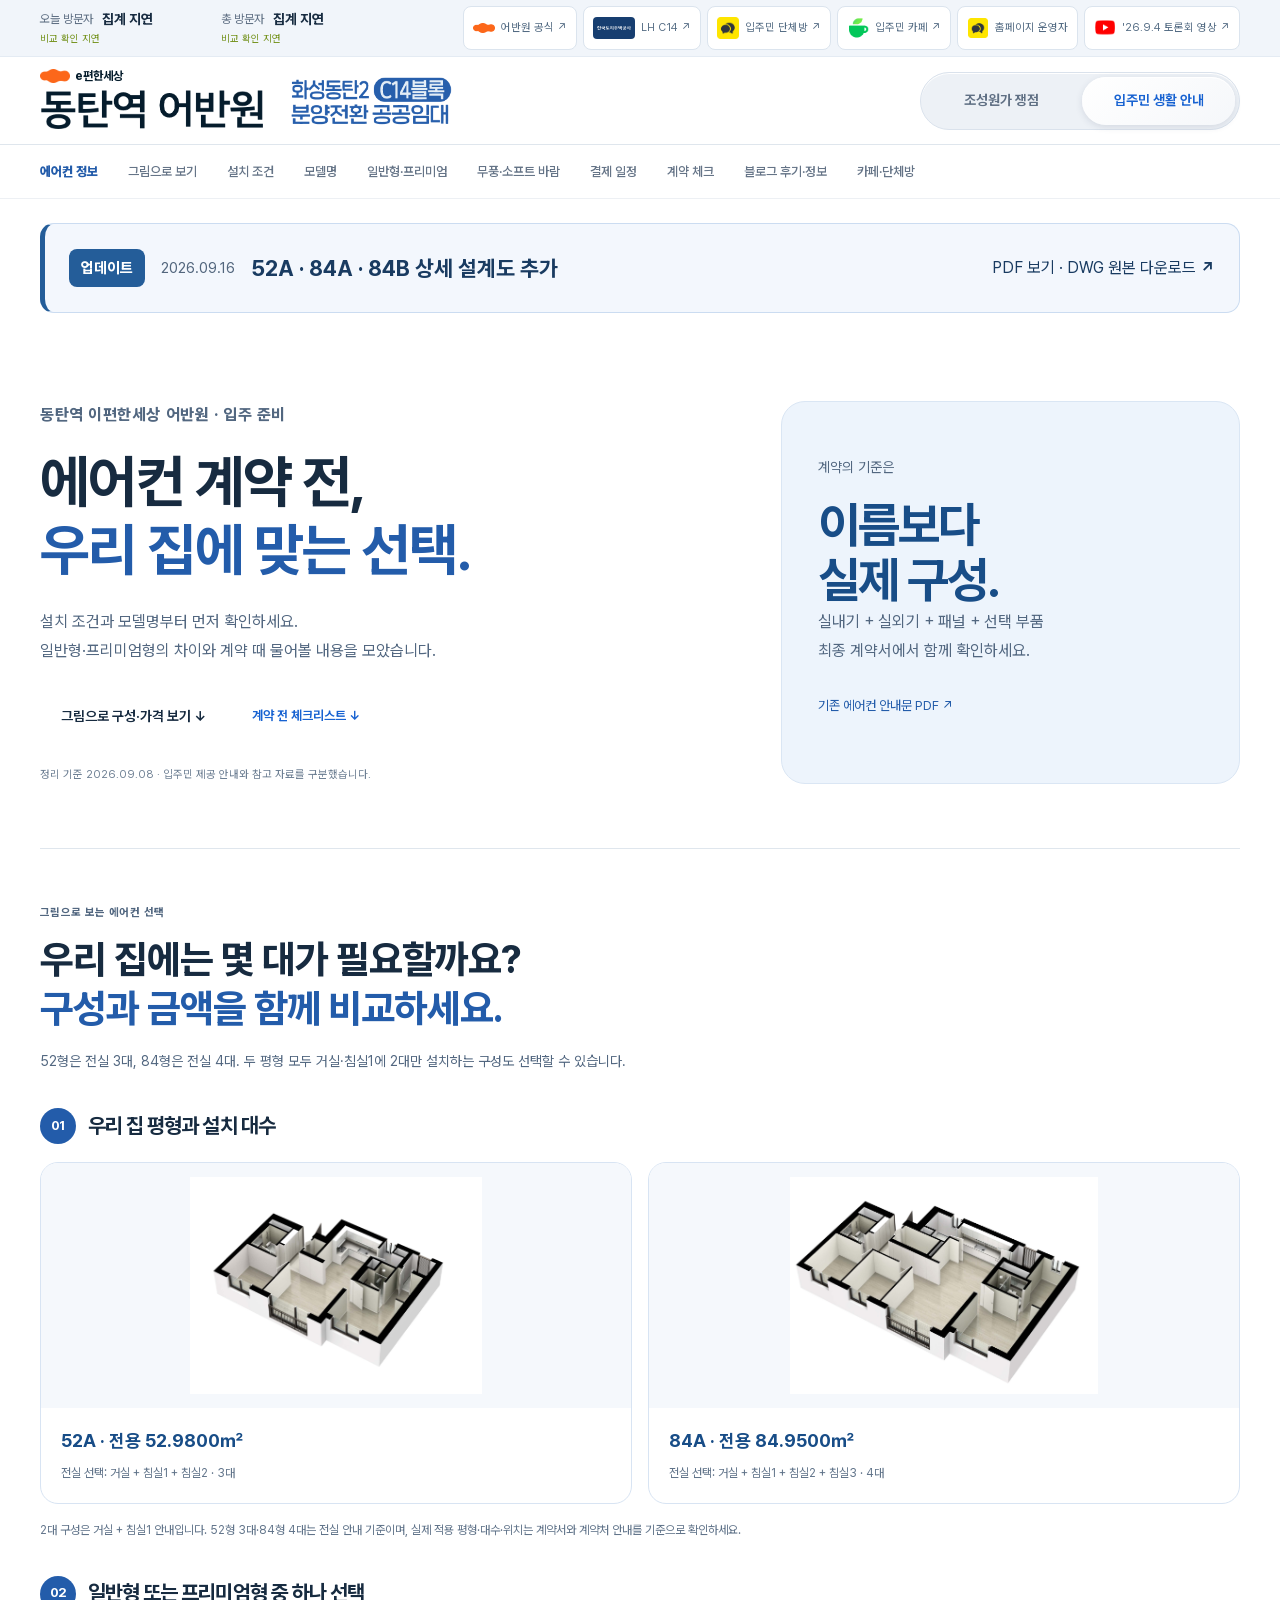
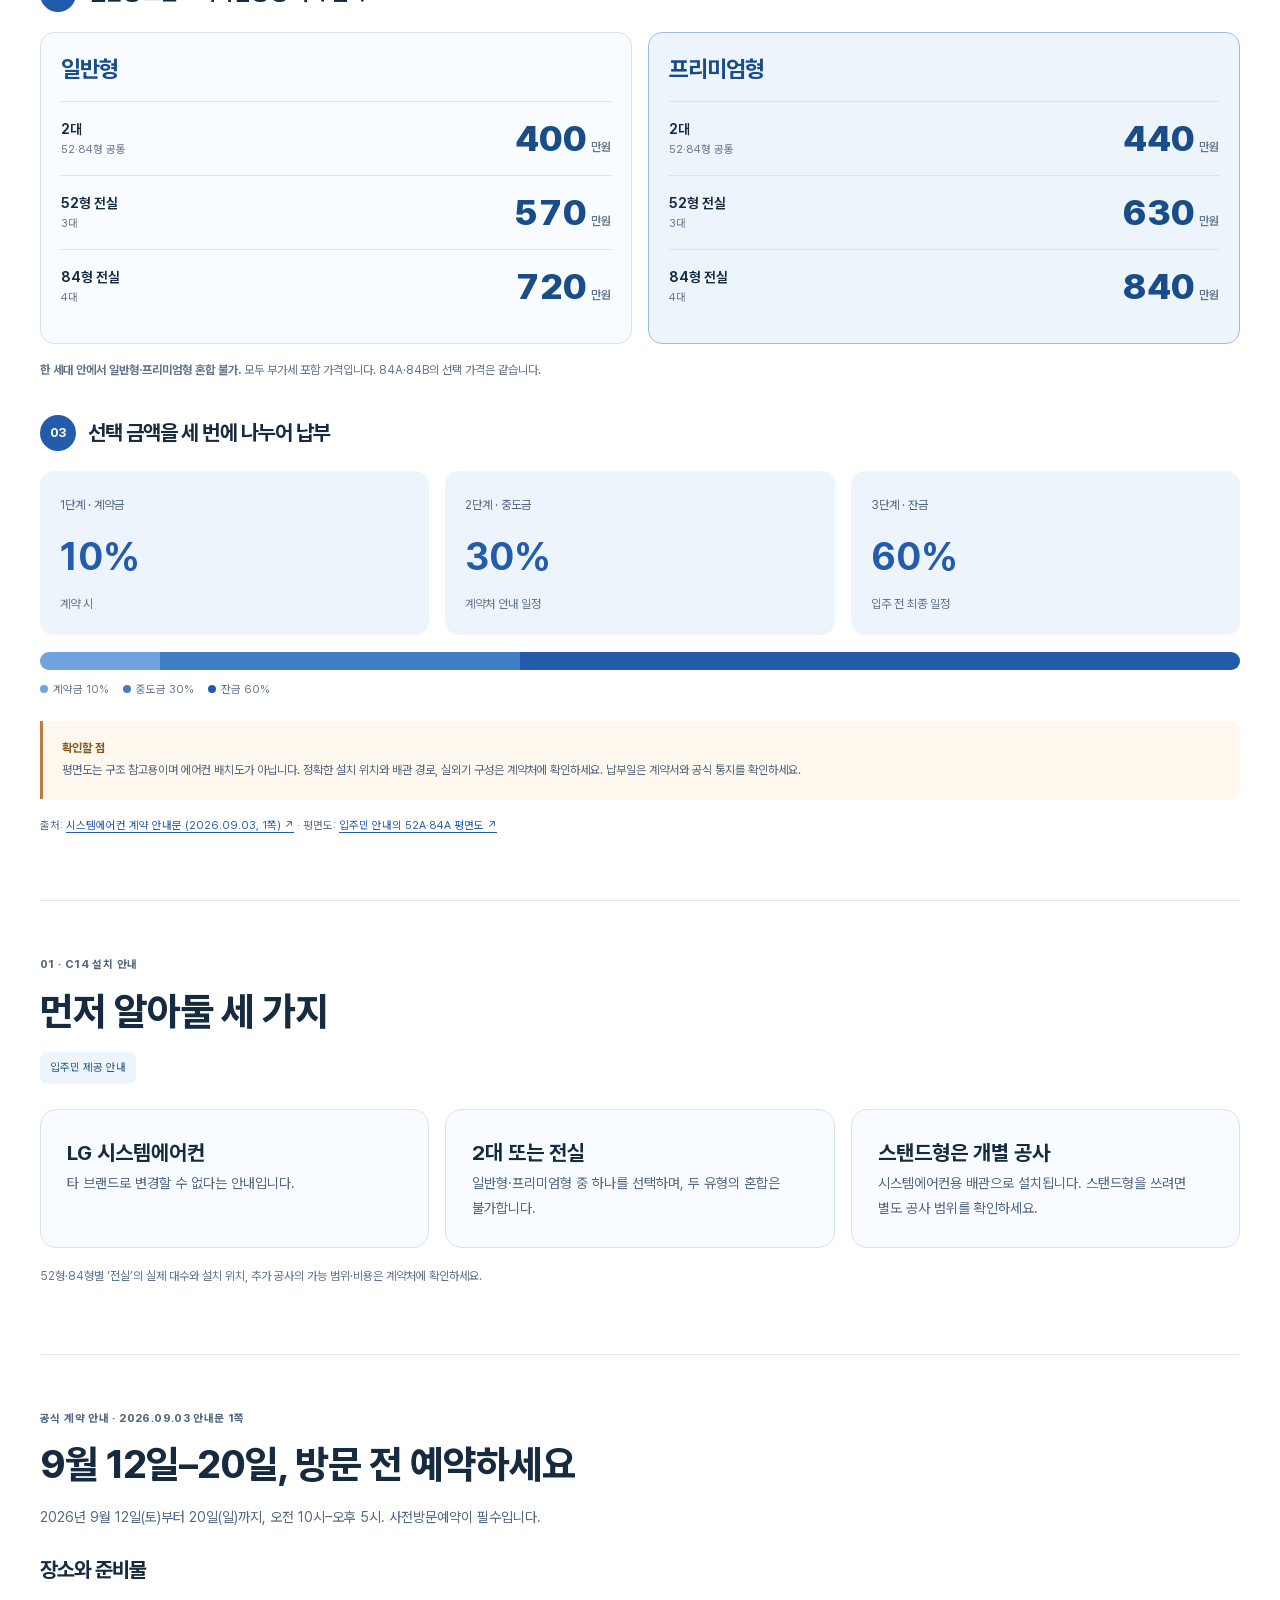
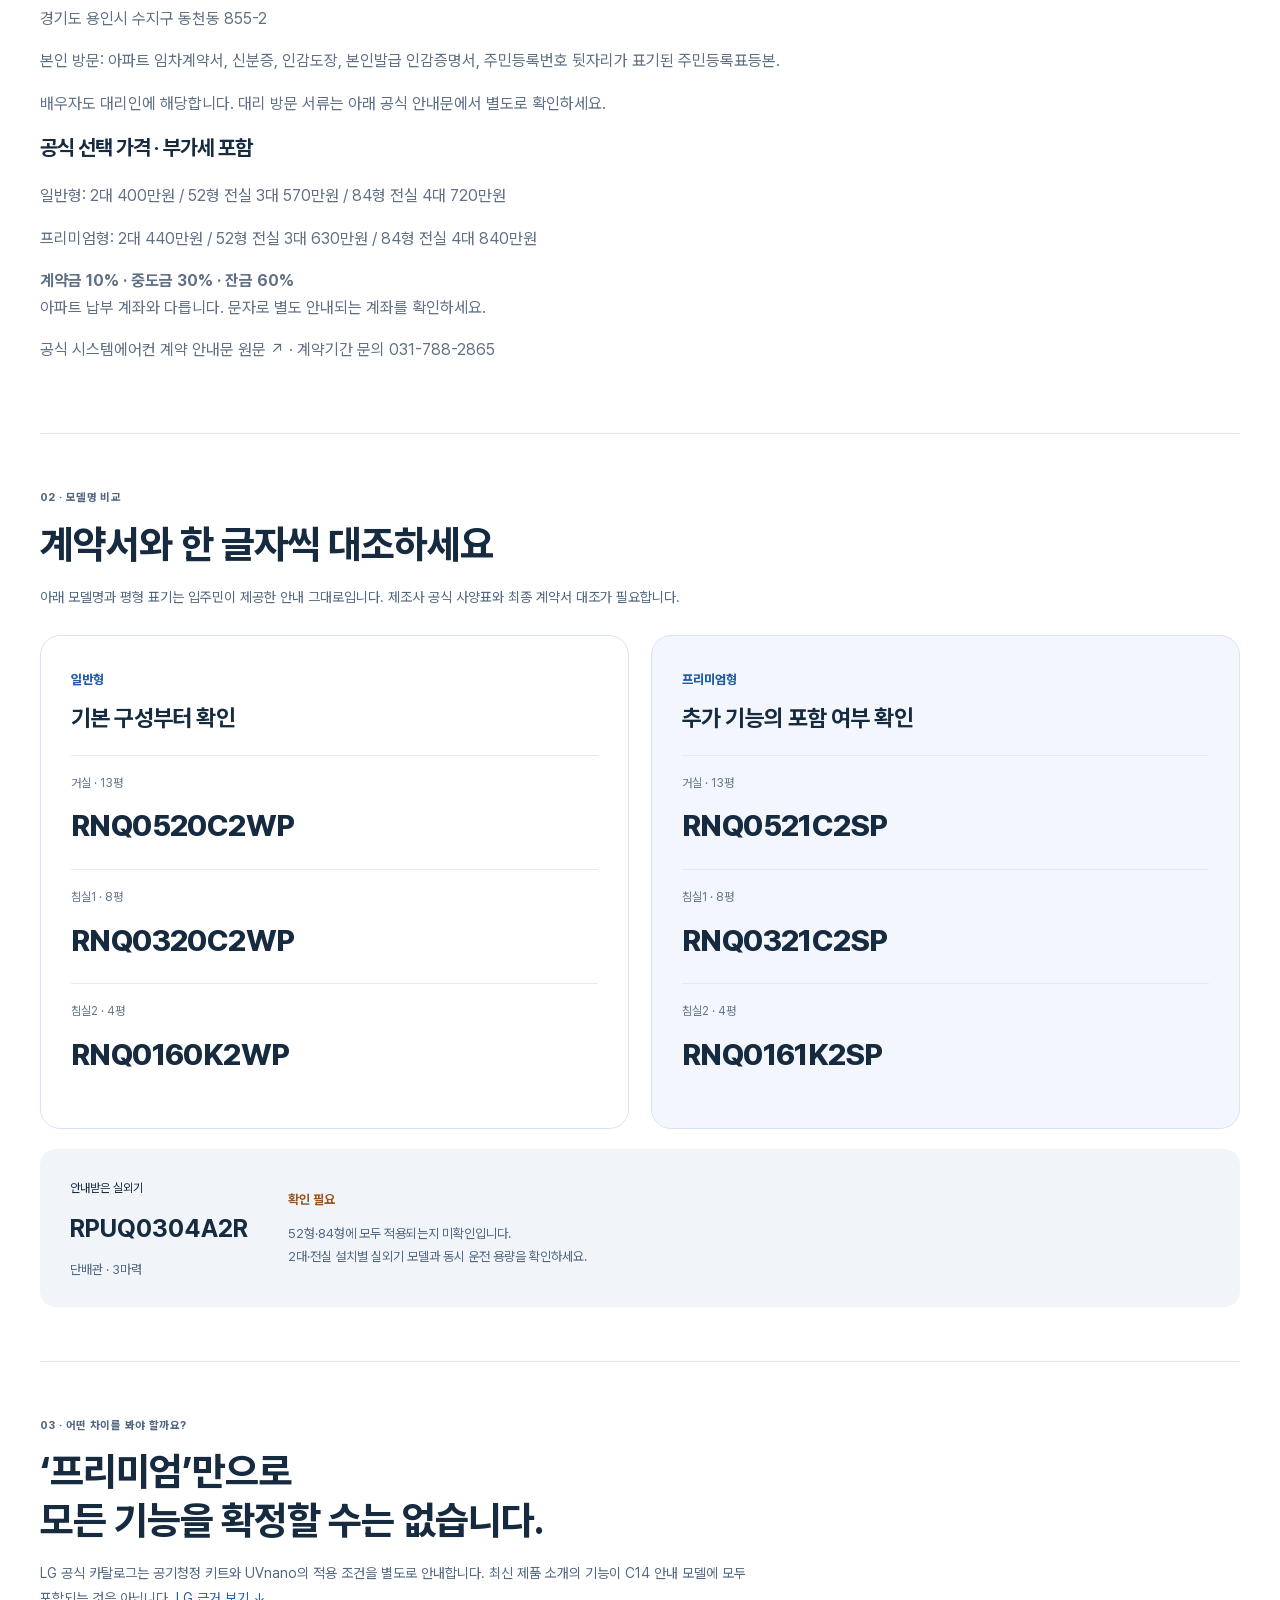
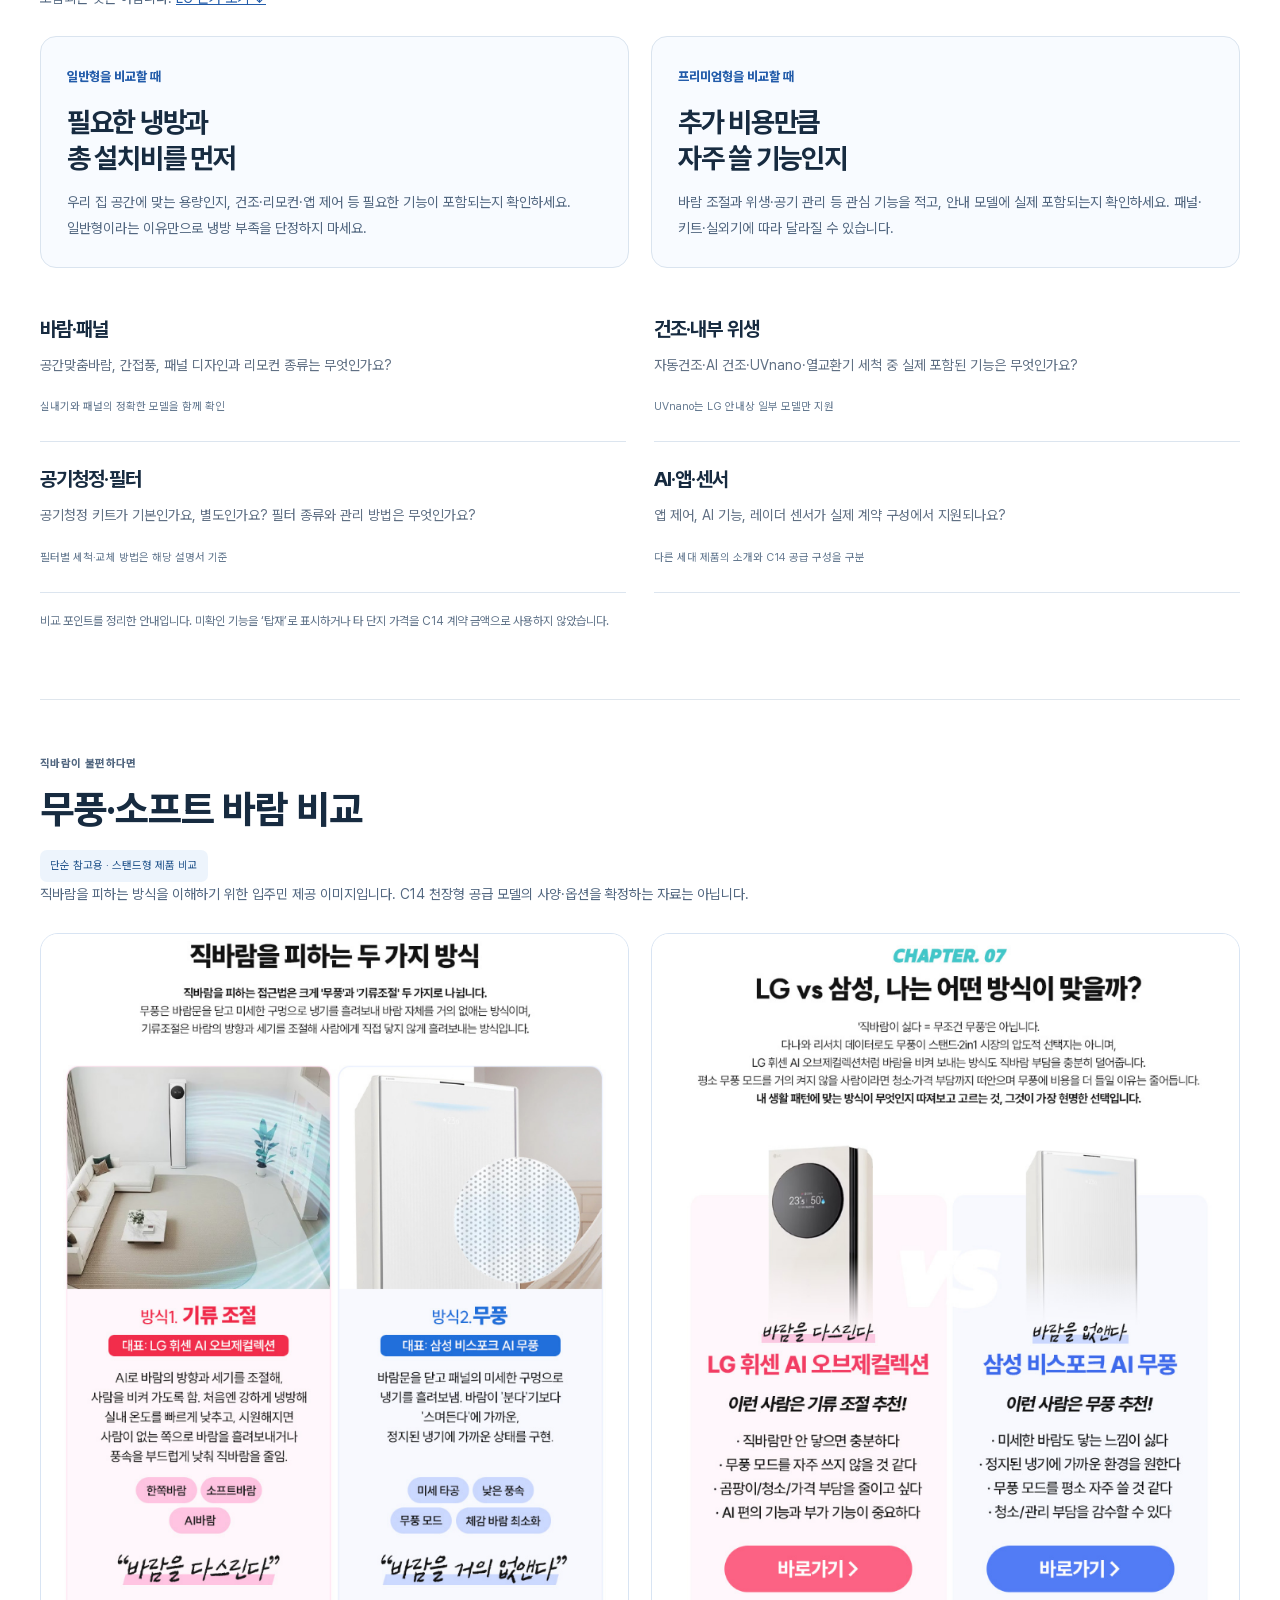
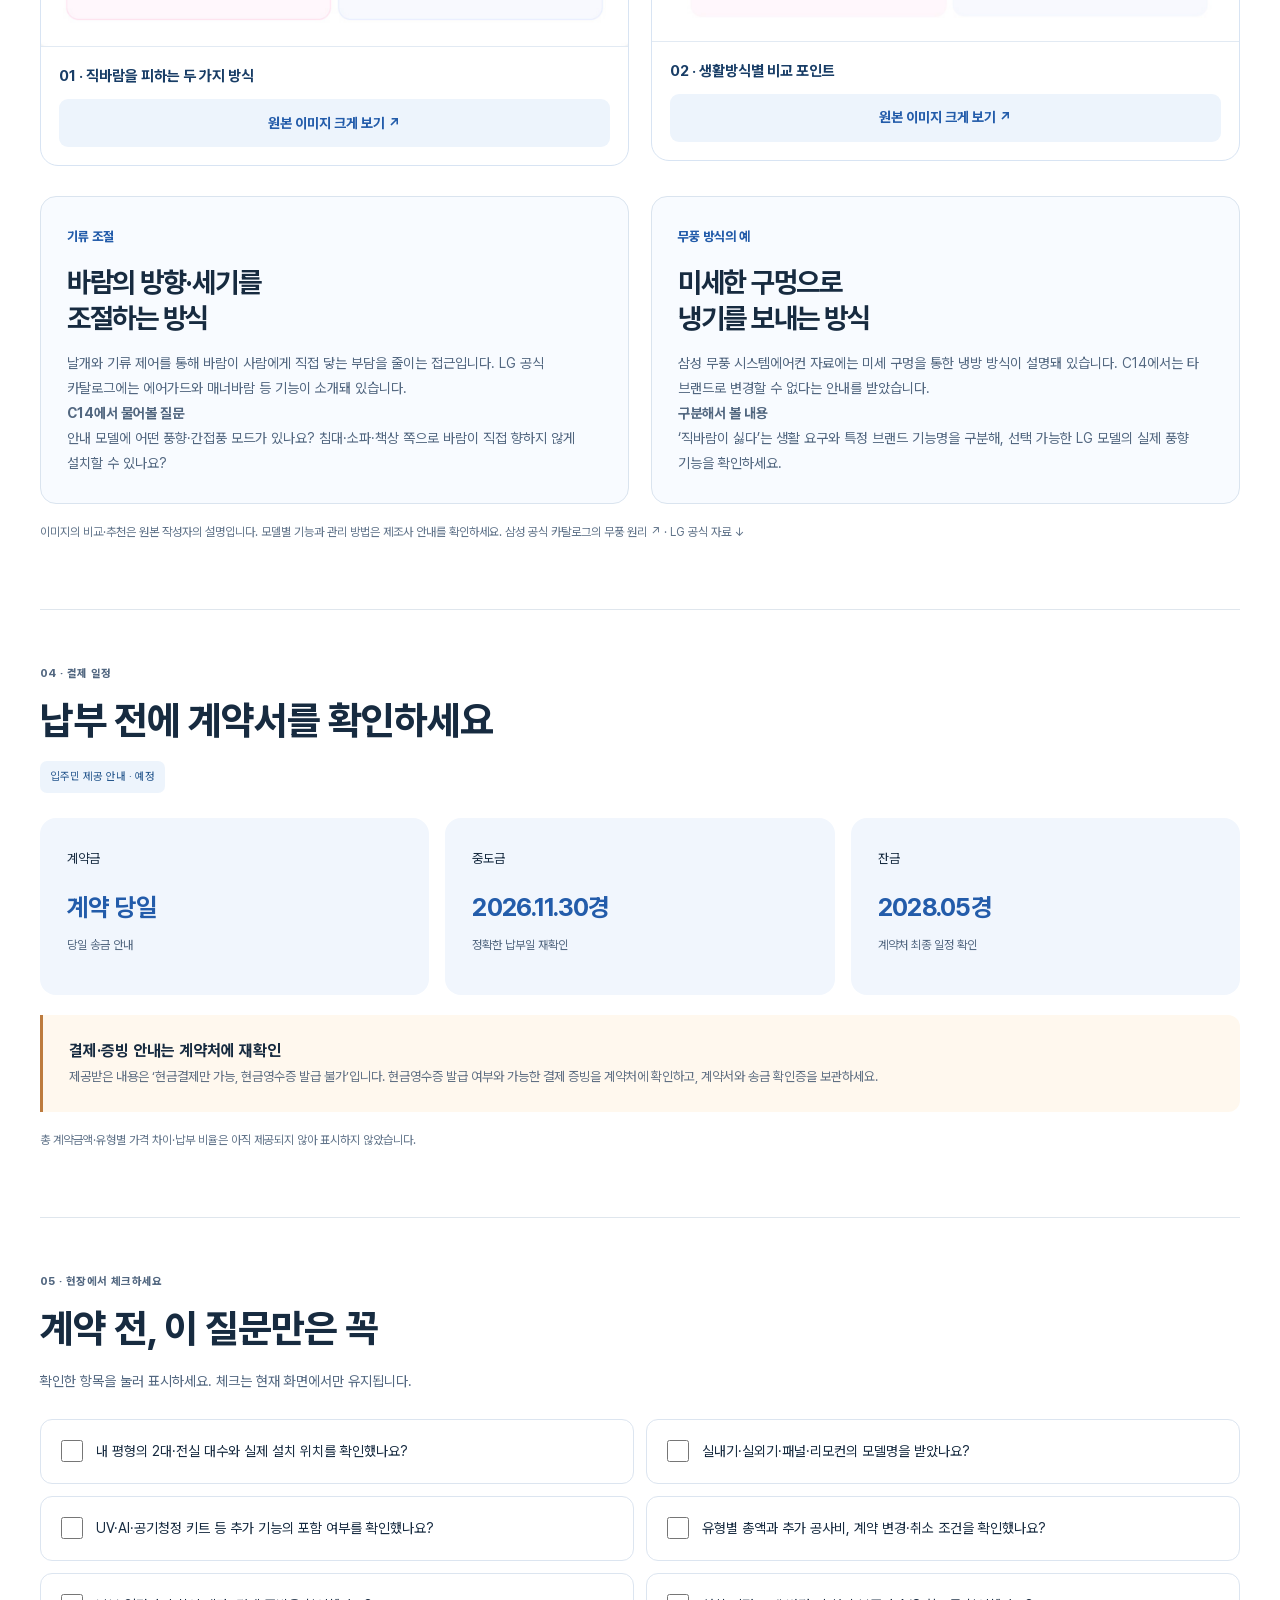
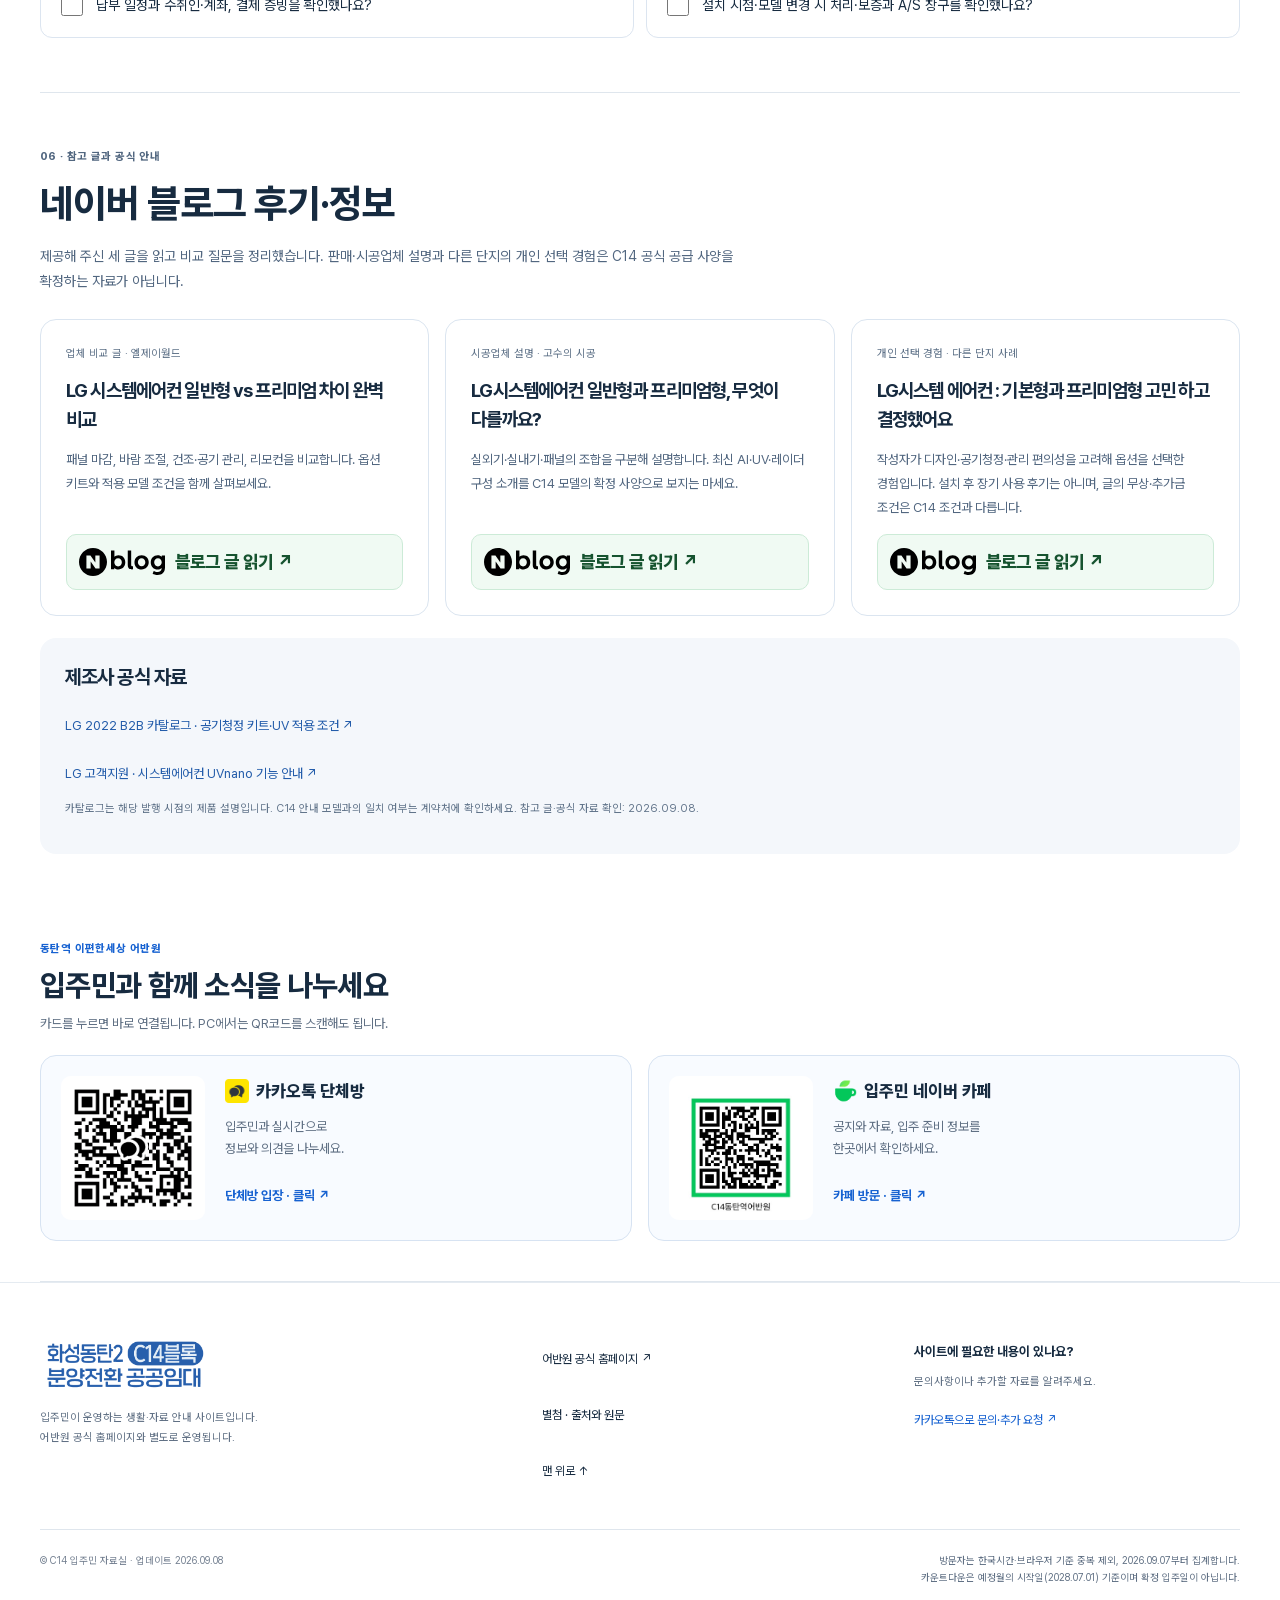
==== commit adec33c3: "Show latest drawing update and remove banner review menu" ====
--- a/aircon.html
+++ b/aircon.html
@@ -1,10 +1,11 @@
-<!doctype html><html lang="ko"><head><meta charset="utf-8"><meta name="viewport" content="width=device-width,initial-scale=1"><title>에어컨 정보 | 동탄역 이편한세상 어반원 C14</title><meta name="description" content="C14 입주예정자를 위한 LG 시스템에어컨 일반형·프리미엄형 비교, 안내 모델명, 설치 제한, 납부 일정과 계약 전 확인사항."><link rel="canonical" href="https://c14.ai-hub-os.com/aircon.html"><meta property="og:title" content="어반원 에어컨, 계약 전 함께 확인하세요"><meta property="og:description" content="설치 조건·모델명·일반형과 프리미엄 비교·납부 일정"><meta property="og:image" content="https://c14.ai-hub-os.com/assets/c14-exterior.png"><meta property="og:type" content="website"><link rel="icon" href="assets/favicon.svg"><link rel="stylesheet" href="styles.css?v=guide-2"><link rel="stylesheet" href="article-actions.css?v=20260908-logo-order"><link rel="stylesheet" href="aircon.css?v=20260908-airflow"><link rel="stylesheet" href="aircon-infographic.css?v=1"></head><body class="aircon-page"><a class="skip-link" href="#top">본문으로 바로가기</a><div class="community-bar"><div class="wrap"><div class="visitor-stats" aria-label="사이트 방문자 수" aria-live="polite"><span>오늘 방문자 <b data-stat="today">—</b><small data-stat-delta="today" aria-label="오늘 방문자 변동"></small></span><span>총 방문자 <b data-stat="total">—</b><small data-stat-delta="total" aria-label="총 방문자 변동"></small></span></div><div class="community-contacts compact-contacts"><a class="community-contact utility-link" href="https://www.elife.co.kr/Posm_list01.action?commonMap.CD_BIZ_LND=230160" target="_blank" rel="noopener noreferrer"><img src="assets/elife-logo.png" alt=""><span>어반원 공식 ↗</span></a><a class="community-contact utility-link" href="https://www.lhdt2-c14.co.kr/" target="_blank" rel="noopener noreferrer"><img class="utility-lh" src="assets/lh-footer-logo.svg" alt="LH"><span>LH C14 ↗</span></a><a class="community-contact utility-link" href="https://open.kakao.com/o/gxiyKH5h" target="_blank" rel="noopener noreferrer"><img src="assets/kakao-openchat.png" alt="카카오톡"><span>입주민 단체방 ↗</span></a><a class="community-contact utility-link" href="https://m.site.naver.com/2gcKG" target="_blank" rel="noopener noreferrer"><img src="assets/naver-cafe.ico" alt="네이버"><span>입주민 카페 ↗</span></a><a class="community-contact kakao-contact" href="https://open.kakao.com/o/s3EgWwLi" target="_blank" rel="noopener noreferrer" aria-label="홈페이지 운영자에게 카카오톡으로 연락하기 (새 창)"><span class="contact-icon"><img src="assets/kakao-openchat.png" alt=""></span><span>홈페이지 운영자</span></a><a class="community-contact" href="https://www.youtube.com/watch?v=ZBfcnx8diAg" target="_blank" rel="noopener noreferrer" aria-label="공개 토론회 영상에서 의견 나누기 (새 창)"><span class="contact-icon" aria-hidden="true"><span class="youtube-icon"></span></span><span>'26.9.4 토론회 영상 ↗</span></a></div></div></div>
+<!doctype html><html lang="ko"><head><meta charset="utf-8"><meta name="viewport" content="width=device-width,initial-scale=1"><title>에어컨 정보 | 동탄역 이편한세상 어반원 C14</title><meta name="description" content="C14 입주예정자를 위한 LG 시스템에어컨 일반형·프리미엄형 비교, 안내 모델명, 설치 제한, 납부 일정과 계약 전 확인사항."><link rel="canonical" href="https://c14.ai-hub-os.com/aircon.html"><meta property="og:title" content="어반원 에어컨, 계약 전 함께 확인하세요"><meta property="og:description" content="설치 조건·모델명·일반형과 프리미엄 비교·납부 일정"><meta property="og:image" content="https://c14.ai-hub-os.com/assets/c14-exterior.png"><meta property="og:type" content="website"><link rel="icon" href="assets/favicon.svg"><link rel="stylesheet" href="styles.css?v=guide-2"><link rel="stylesheet" href="article-actions.css?v=20260916-updates"><link rel="stylesheet" href="aircon.css?v=20260908-airflow"><link rel="stylesheet" href="aircon-infographic.css?v=1"></head><body class="aircon-page"><a class="skip-link" href="#top">본문으로 바로가기</a><div class="community-bar"><div class="wrap"><div class="visitor-stats" aria-label="사이트 방문자 수" aria-live="polite"><span>오늘 방문자 <b data-stat="today">—</b><small data-stat-delta="today" aria-label="오늘 방문자 변동"></small></span><span>총 방문자 <b data-stat="total">—</b><small data-stat-delta="total" aria-label="총 방문자 변동"></small></span></div><div class="community-contacts compact-contacts"><a class="community-contact utility-link" href="https://www.elife.co.kr/Posm_list01.action?commonMap.CD_BIZ_LND=230160" target="_blank" rel="noopener noreferrer"><img src="assets/elife-logo.png" alt=""><span>어반원 공식 ↗</span></a><a class="community-contact utility-link" href="https://www.lhdt2-c14.co.kr/" target="_blank" rel="noopener noreferrer"><img class="utility-lh" src="assets/lh-footer-logo.svg" alt="LH"><span>LH C14 ↗</span></a><a class="community-contact utility-link" href="https://open.kakao.com/o/gxiyKH5h" target="_blank" rel="noopener noreferrer"><img src="assets/kakao-openchat.png" alt="카카오톡"><span>입주민 단체방 ↗</span></a><a class="community-contact utility-link" href="https://m.site.naver.com/2gcKG" target="_blank" rel="noopener noreferrer"><img src="assets/naver-cafe.ico" alt="네이버"><span>입주민 카페 ↗</span></a><a class="community-contact kakao-contact" href="https://open.kakao.com/o/s3EgWwLi" target="_blank" rel="noopener noreferrer" aria-label="홈페이지 운영자에게 카카오톡으로 연락하기 (새 창)"><span class="contact-icon"><img src="assets/kakao-openchat.png" alt=""></span><span>홈페이지 운영자</span></a><a class="community-contact" href="https://www.youtube.com/watch?v=ZBfcnx8diAg" target="_blank" rel="noopener noreferrer" aria-label="공개 토론회 영상에서 의견 나누기 (새 창)"><span class="contact-icon" aria-hidden="true"><span class="youtube-icon"></span></span><span>'26.9.4 토론회 영상 ↗</span></a></div></div></div>
   <header class="site-header shared-header">
     <a class="elife-brand" href="index.html#site-top" aria-label="동탄역 어반원 · 메인페이지 맨 위로"><div class="elife-brand-label"><img src="assets/elife-logo.png" width="30" height="14" alt=""><span>e편한세상</span></div><img class="urbanone-wordmark" src="assets/urbanone-wordmark.png" width="225" height="50" alt="동탄역 어반원"></a><a class="brand" href="index.html#site-top" aria-label="C14 · 메인페이지 맨 위로"><span class="brand-wordmark"><img src="assets/c14-logo.png" width="180" height="53" alt="화성동탄2 C14블록 분양전환 공공임대"></span></a>
     <nav class="area-nav" aria-label="사이트 영역"><a href="index.html">조성원가 쟁점</a><a href="residents.html" aria-current="page">입주민 생활 안내</a></nav>
     
   </header>
-  <nav class="site-subnav" aria-label="에어컨 정보 목차"><div class="wrap"><a href="aircon.html" aria-current="page">에어컨 정보</a><a href="#aircon-infographic">그림으로 보기</a><a href="#install">설치 조건</a><a href="#models">모델명</a><a href="#compare">일반형·프리미엄</a><a href="#airflow">무풍·소프트 바람</a><a href="#payment">결제 일정</a><a href="#checklist">계약 체크</a><a href="#references">블로그 후기·정보</a><a href="#resident-community">카페·단체방</a></div></nav><main id="top"><section class="ac-hero wrap"><div><p class="eyebrow">동탄역 이편한세상 어반원 · 입주 준비</p><h1>에어컨 계약 전,<br><em>우리 집에 맞는 선택.</em></h1><p>설치 조건과 모델명부터 먼저 확인하세요.<br>일반형·프리미엄형의 차이와 계약 때 물어볼 내용을 모았습니다.</p><div class="ac-actions"><a class="button" href="#aircon-infographic">그림으로 구성·가격 보기 ↓</a><a class="text-link" href="#checklist">계약 전 체크리스트 ↓</a></div><small>정리 기준 2026.09.08 · 입주민 제공 안내와 참고 자료를 구분했습니다.</small></div><aside class="ac-hero-card"><span>계약의 기준은</span><strong>이름보다<br>실제 구성.</strong><p>실내기 + 실외기 + 패널 + 선택 부품<br>최종 계약서에서 함께 확인하세요.</p><a href="assets/c14-aircon-notice.pdf" target="_blank" rel="noopener noreferrer">기존 에어컨 안내문 PDF ↗</a></aside></section>
+  <nav class="site-subnav" aria-label="에어컨 정보 목차"><div class="wrap"><a href="aircon.html" aria-current="page">에어컨 정보</a><a href="#aircon-infographic">그림으로 보기</a><a href="#install">설치 조건</a><a href="#models">모델명</a><a href="#compare">일반형·프리미엄</a><a href="#airflow">무풍·소프트 바람</a><a href="#payment">결제 일정</a><a href="#checklist">계약 체크</a><a href="#references">블로그 후기·정보</a><a href="#resident-community">카페·단체방</a></div></nav><main id="top">
+<aside class="site-update wrap" aria-label="최근 업데이트"><span class="site-update-badge">업데이트</span><time datetime="2026-09-16">2026.09.16</time><a href="residents.html#drawings"><strong>52A · 84A · 84B 상세 설계도 추가</strong><span>PDF 보기 · DWG 원본 다운로드 <b aria-hidden="true">↗</b></span></a></aside><section class="ac-hero wrap"><div><p class="eyebrow">동탄역 이편한세상 어반원 · 입주 준비</p><h1>에어컨 계약 전,<br><em>우리 집에 맞는 선택.</em></h1><p>설치 조건과 모델명부터 먼저 확인하세요.<br>일반형·프리미엄형의 차이와 계약 때 물어볼 내용을 모았습니다.</p><div class="ac-actions"><a class="button" href="#aircon-infographic">그림으로 구성·가격 보기 ↓</a><a class="text-link" href="#checklist">계약 전 체크리스트 ↓</a></div><small>정리 기준 2026.09.08 · 입주민 제공 안내와 참고 자료를 구분했습니다.</small></div><aside class="ac-hero-card"><span>계약의 기준은</span><strong>이름보다<br>실제 구성.</strong><p>실내기 + 실외기 + 패널 + 선택 부품<br>최종 계약서에서 함께 확인하세요.</p><a href="assets/c14-aircon-notice.pdf" target="_blank" rel="noopener noreferrer">기존 에어컨 안내문 PDF ↗</a></aside></section>
 <section id="aircon-infographic" class="ac-info-section wrap" aria-labelledby="aircon-infographic-title">
   <div class="ac-info-heading">
     <p class="eyebrow">그림으로 보는 에어컨 선택</p>
--- a/styles.css
+++ b/styles.css
@@ -14,3 +14,7 @@
 @media(max-width:760px){html{scroll-padding-top:125px}.wrap{width:calc(100% - 40px)}.section{padding-block:64px}.site-header{height:auto;min-height:108px;padding:12px 20px 10px;gap:10px;flex-wrap:wrap}.brand img{width:145px}.official-link{margin-left:auto;font-size:10px;order:1}.area-nav{order:2;width:100%;justify-content:stretch;padding:4px}.area-nav a{flex:1;text-align:center;font-size:12px;padding:7px 9px}.site-subnav .wrap{gap:23px;min-height:46px;width:100%;padding-inline:20px}.site-subnav a{font-size:12px;padding-block:11px}.resident-hero{grid-template-columns:1fr;gap:30px;padding-block:40px 28px}.hero-copy h1{font-size:49px;line-height:1.16;margin-bottom:19px}.hero-description{font-size:15px;line-height:1.8;margin-bottom:23px}.desktop-break{display:none}.hero-actions{gap:22px}.hero-actions .button{font-size:13px;padding:12px 16px}.hero-community{margin-top:18px;font-size:10px}.hero-visual{border-radius:16px}.hero-visual figcaption{padding:17px 20px 19px}.hero-visual strong{font-size:19px}.hero-visual small{font-size:9px}.quick-overview{grid-template-columns:1fr;gap:12px}.next-event{padding:21px 20px;gap:20px;border-radius:13px}.event-date{padding-right:20px}.event-date strong{font-size:27px}.event-date small{font-size:11px}.event-info strong{font-size:17px}.event-info>span{font-size:11px}.round-arrow{display:grid;width:28px;height:28px;font-size:14px}.movein-card{padding:18px 22px;border-radius:13px}.movein-card>div{display:grid;grid-template-columns:auto 1fr;align-items:baseline;gap:1px 14px}.movein-card small{font-size:11px}.movein-card strong{font-size:23px}.movein-card span{grid-column:1/-1;font-size:10px}.movein-card>b{font-size:27px}.section-heading{flex-direction:column;align-items:flex-start;gap:20px;margin-bottom:28px}.section-heading>p{font-size:13px}.eyebrow{font-size:11px;margin-bottom:14px}h2{font-size:32px}.timeline-toolbar{align-items:flex-start;flex-direction:column;gap:14px}.filter-pills button{font-size:12px;padding:9px 13px}.schedule-note{font-size:11px;line-height:1.85}.resident-timeline-list{margin-top:8px}.resident-step{grid-template-columns:1fr;gap:13px;padding:26px 0 26px 22px}.resident-step:before{top:35px}.step-meta{display:flex;gap:12px;align-items:center;flex-wrap:wrap}.step-date{font-size:14px;margin:0}.step-badge{font-size:10px}.step-content h3{font-size:20px}.step-content>p{font-size:13px}.step-details{grid-template-columns:1fr;gap:0;padding:0 16px 18px}.step-content details{font-size:12px}.step-source{font-size:10px}.timeline-footnote{flex-direction:column;gap:10px;font-size:11px}.complex-facts{grid-template-columns:1fr 1fr;gap:22px;padding-bottom:28px}.complex-facts>div+div{padding-left:0;border:0}.complex-facts>div:nth-child(even){border-left:1px solid var(--line);padding-left:25px}.complex-facts dt{font-size:11px;margin-bottom:3px}.complex-facts dd{font-size:30px}.complex-facts dd span{font-size:13px}.complex-gallery{grid-template-columns:1fr;gap:18px}.complex-gallery img{height:auto;max-height:420px;padding:10px}.complex-gallery figcaption{padding:16px 20px 19px}.complex-gallery strong{font-size:18px}.source-note{font-size:10px;margin-top:16px}.plan-tabs{align-self:stretch;gap:4px}.plan-tabs button{flex:1;font-size:14px;padding:9px 20px}.plan-panel{grid-template-columns:1fr;gap:20px;padding:22px 17px;border-radius:14px}.plan-info{display:grid;grid-template-columns:1fr 1fr;gap:10px 20px;align-items:center}.plan-name{font-size:54px}.plan-name>span{font-size:28px}.plan-info>p{font-size:12px;margin:0}.plan-info dl{grid-column:1/-1;display:flex;gap:22px;justify-content:space-between;padding:15px 0;margin-bottom:5px;font-size:11px}.plan-info dl>div{gap:10px}.plan-info dl>div+div{margin:0}.plan-info .text-link{grid-column:1/-1;font-size:11px}.plan-panel img{max-height:410px}.school-notice{padding:18px 16px;gap:11px}.school-notice strong{font-size:13px}.school-notice p{font-size:12px}.school-notice a{font-size:10px}.notice-symbol{width:18px;height:18px;font-size:11px}.neighborhood-toolbar{flex-direction:column;gap:8px}.map-filters{gap:6px}.map-filters button{font-size:11px;padding:8px 10px}.neighborhood-toolbar .text-button{align-self:flex-end;font-size:11px;padding:3px}.neighborhood-grid{grid-template-columns:1fr;gap:17px}#neighborhood-map{height:350px;border-radius:13px}.map-caption{font-size:10px}.place-list{height:310px;border-radius:13px;padding:7px}.place-card{padding:14px 10px;gap:12px}.place-card-content strong{font-size:14px}.place-card-content small{font-size:10px}.map-detail{grid-template-columns:1fr;gap:18px;padding:22px 20px;margin-top:18px}.map-detail h3{font-size:19px}.map-detail p{font-size:12px}.map-detail .assignment{font-size:11px}.detail-links{flex-direction:row;gap:20px;flex-wrap:wrap;font-size:11px}.source-details{font-size:11px}.location-original{flex-direction:column;align-items:flex-start;gap:7px;margin-top:23px;padding-top:20px}.location-original>span{font-size:11px}.location-original strong{font-size:13px}.document-list>a{padding:21px 0;gap:15px}.document-list strong{font-size:15px}.document-list div>span{font-size:11px}.file-label{width:36px;height:43px;font-size:9px}.policy-bridge{padding:29px 25px;border-radius:16px;flex-direction:column;align-items:flex-start;gap:24px}.policy-bridge h2{font-size:25px;line-height:1.4}.policy-bridge p:not(.eyebrow){font-size:12px;margin-top:15px}.policy-bridge .eyebrow{font-size:10px}.news-grid{grid-template-columns:1fr;gap:14px}.news-card{padding:24px}.news-card h3{font-size:18px}.news-card p{font-size:12px}.board-toolbar{padding:15px;gap:7px;flex-wrap:wrap}.board-toolbar button{font-size:11px;padding:8px 11px}.board-toolbar>span{font-size:12px;flex-basis:100%;margin-bottom:4px}.board-empty{padding:42px 20px}.board-empty strong{font-size:14px}.footer-top{grid-template-columns:1fr 1fr;gap:28px 22px}.footer-top>div:first-child{grid-column:1/-1}.footer-top img{width:155px}.footer-top p{font-size:10px;margin-top:14px}.footer-links{font-size:11px;gap:10px}.visitor-stats{font-size:11px;gap:10px}.visitor-stats b{font-size:14px}.footer-bottom{flex-direction:column;gap:14px;margin-top:28px;font-size:9px}.footer-bottom p{text-align:left;font-size:9px}#image-dialog{padding:12px}.image-scroll{max-height:70dvh}}
 @media(max-width:360px){.wrap{width:calc(100% - 32px)}.site-header{padding-inline:16px}.site-subnav .wrap{padding-inline:16px}.hero-copy h1{font-size:42px}.hero-actions{gap:14px}.hero-actions .button{font-size:12px;padding:11px 13px}.hero-actions .text-link{font-size:11px}.next-event{padding:19px 16px;gap:15px}.event-date{padding-right:15px}.event-info strong{font-size:15px}.event-info>span{font-size:10px}.round-arrow{display:none}.movein-card{padding:17px}.movein-card>b{font-size:24px}h2{font-size:29px}.plan-info dl{flex-direction:column;gap:9px}.map-filters button{padding:8px 9px;font-size:10px}.policy-bridge h2{font-size:22px}}
 @media(prefers-reduced-motion:reduce){html{scroll-behavior:auto}*{transition:none!important;animation:none!important}}
+
+/* Readable drawing downloads across phone and desktop. */
+.drawing-downloads{scroll-margin-top:160px;margin:32px 0 48px}.drawing-downloads h3{font-size:clamp(28px,3vw,40px);letter-spacing:-.04em}.drawing-downloads>p{font-size:18px;line-height:1.7;margin:12px 0 24px}.drawing-grid{display:grid;grid-template-columns:repeat(3,minmax(0,1fr));gap:20px}.drawing-card{padding:28px;border:2px solid #d5e3f5;border-radius:20px;background:#f4f8ff}.drawing-card h4{font-size:48px;line-height:1.2;color:#153b68;margin:0 0 24px}.drawing-card h4 span{display:block;font-size:18px;margin-top:10px;font-weight:600}.drawing-button{display:flex;align-items:center;justify-content:space-between;gap:12px;min-height:58px;padding:14px 18px;background:#174d87;color:#fff;border:2px solid #174d87;border-radius:12px;font-size:clamp(18px,1.5vw,21px);font-weight:750;line-height:1.4;text-decoration:none}.drawing-button:hover{background:#10375f;color:#fff}.drawing-button:focus-visible{outline:3px solid #ec9b00;outline-offset:4px}.drawing-button+.drawing-button{margin-top:12px}.drawing-button.secondary{background:#fff;color:#174d87}.drawing-button.secondary:hover{background:#e6effb}.drawing-downloads .drawing-note{font-size:16px;color:#53657a;margin-bottom:0}.plan-info>.drawing-button{font-size:18px;margin-top:12px;grid-column:1/-1}.plan-info>.text-link{font-size:16px;display:inline-block;padding:12px 0}#library .document-list strong{font-size:clamp(19px,2vw,23px)}#library .document-list div>span{font-size:16px;line-height:1.6}#library .file-label{font-size:13px}
+@media(max-width:760px){.drawing-grid{grid-template-columns:1fr;gap:16px}.drawing-card{padding:24px}.drawing-card h4{font-size:44px}.drawing-downloads>p{font-size:17px}.drawing-downloads .drawing-note{font-size:16px}.drawing-button{font-size:19px;min-height:60px}.plan-info>.drawing-button{font-size:18px}.plan-info>.text-link{font-size:16px}#library .document-list>a{gap:12px}#library .document-list strong{font-size:19px}#library .document-list div>span{font-size:16px}}
--- a/article-actions.css
+++ b/article-actions.css
@@ -80,3 +80,16 @@
 @media(max-width:760px){.community-bar:has(.compact-contacts)>.wrap{width:calc(100% - 40px)}.community-bar:has(.compact-contacts) .visitor-stats{width:100%}.shared-header{grid-template-columns:minmax(0,1fr) max-content;grid-template-rows:56px 58px;height:149px;min-height:149px;gap:12px 10px;padding-block:12px 10px}.shared-header .elife-brand-label{height:16px;font-size:11px}.shared-header .urbanone-wordmark{width:min(180px,calc(100vw - 195px))}.shared-header .area-nav{grid-column:1/-1}.shared-header .brand-wordmark img{width:145px;height:43px}}
 @media(max-width:360px){.community-bar:has(.compact-contacts)>.wrap{width:calc(100% - 32px)}.shared-header .brand-wordmark img{width:125px;height:37px}.shared-header .urbanone-wordmark{width:150px}}
 .compact-contacts .kakao-contact>span:last-child,.compact-contacts .community-contact:last-child>span:last-child{white-space:normal;line-height:1.3}
+
+/* 관련 쇼츠는 기사와 분리된 유튜브 기본 플레이어로 제공한다. */
+.article-actions-lead{display:grid;grid-template-columns:minmax(0,1fr) 224px;gap:20px;align-items:start}
+.article-actions-news{min-width:0}
+.article-short{min-width:0;overflow:hidden;border:1px solid #dbe5f0;border-radius:16px;background:#fff}
+.article-short-player{aspect-ratio:9/16;background:#0d1726}.article-short-player iframe{display:block;width:100%;height:100%;border:0}
+.article-short-caption{padding:14px 16px 10px}.article-short-caption>span{font-size:10px;font-weight:750;color:#a42828}
+.article-short-caption h3{margin:8px 0 3px;font-size:19px;line-height:1.4;letter-spacing:-.4px;color:var(--ink)}
+.article-short-caption a{display:flex;align-items:center;min-height:44px;color:var(--blue);font-size:12px;font-weight:700}
+@media(max-width:760px){.article-actions-lead{grid-template-columns:1fr;gap:20px}.article-short{width:min(100%,280px);justify-self:center}}
+
+/* Latest resident resources, in normal flow so content stays unobstructed. */
+.site-update{display:flex;align-items:center;gap:16px;margin-top:24px;margin-bottom:24px;padding:20px 24px;border:1px solid #cbdcf1;border-left:5px solid #245d99;border-radius:14px;background:#f3f7fd;color:#193b61;box-sizing:border-box}.site-update-badge{padding:7px 12px;border-radius:8px;background:#245d99;color:#fff;font-size:15px;font-weight:750;white-space:nowrap}.site-update time{font-size:15px;white-space:nowrap;color:#52667d}.site-update>a{display:flex;align-items:center;justify-content:space-between;gap:16px;flex:1;min-height:48px;color:inherit;text-decoration:none}.site-update strong{font-size:clamp(18px,1.7vw,22px);line-height:1.5}.site-update a>span{font-size:16px;line-height:1.6}.site-update a:hover strong{text-decoration:underline;text-underline-offset:5px}.site-update a:focus-visible{outline:3px solid #245d99;outline-offset:5px;border-radius:4px}@media(max-width:900px){.site-update{flex-wrap:wrap;gap:10px 14px;padding:18px}.site-update>a{flex-basis:100%;align-items:flex-start;flex-direction:column;gap:6px}.site-update strong{font-size:20px}.site-update a>span{font-size:16px}}
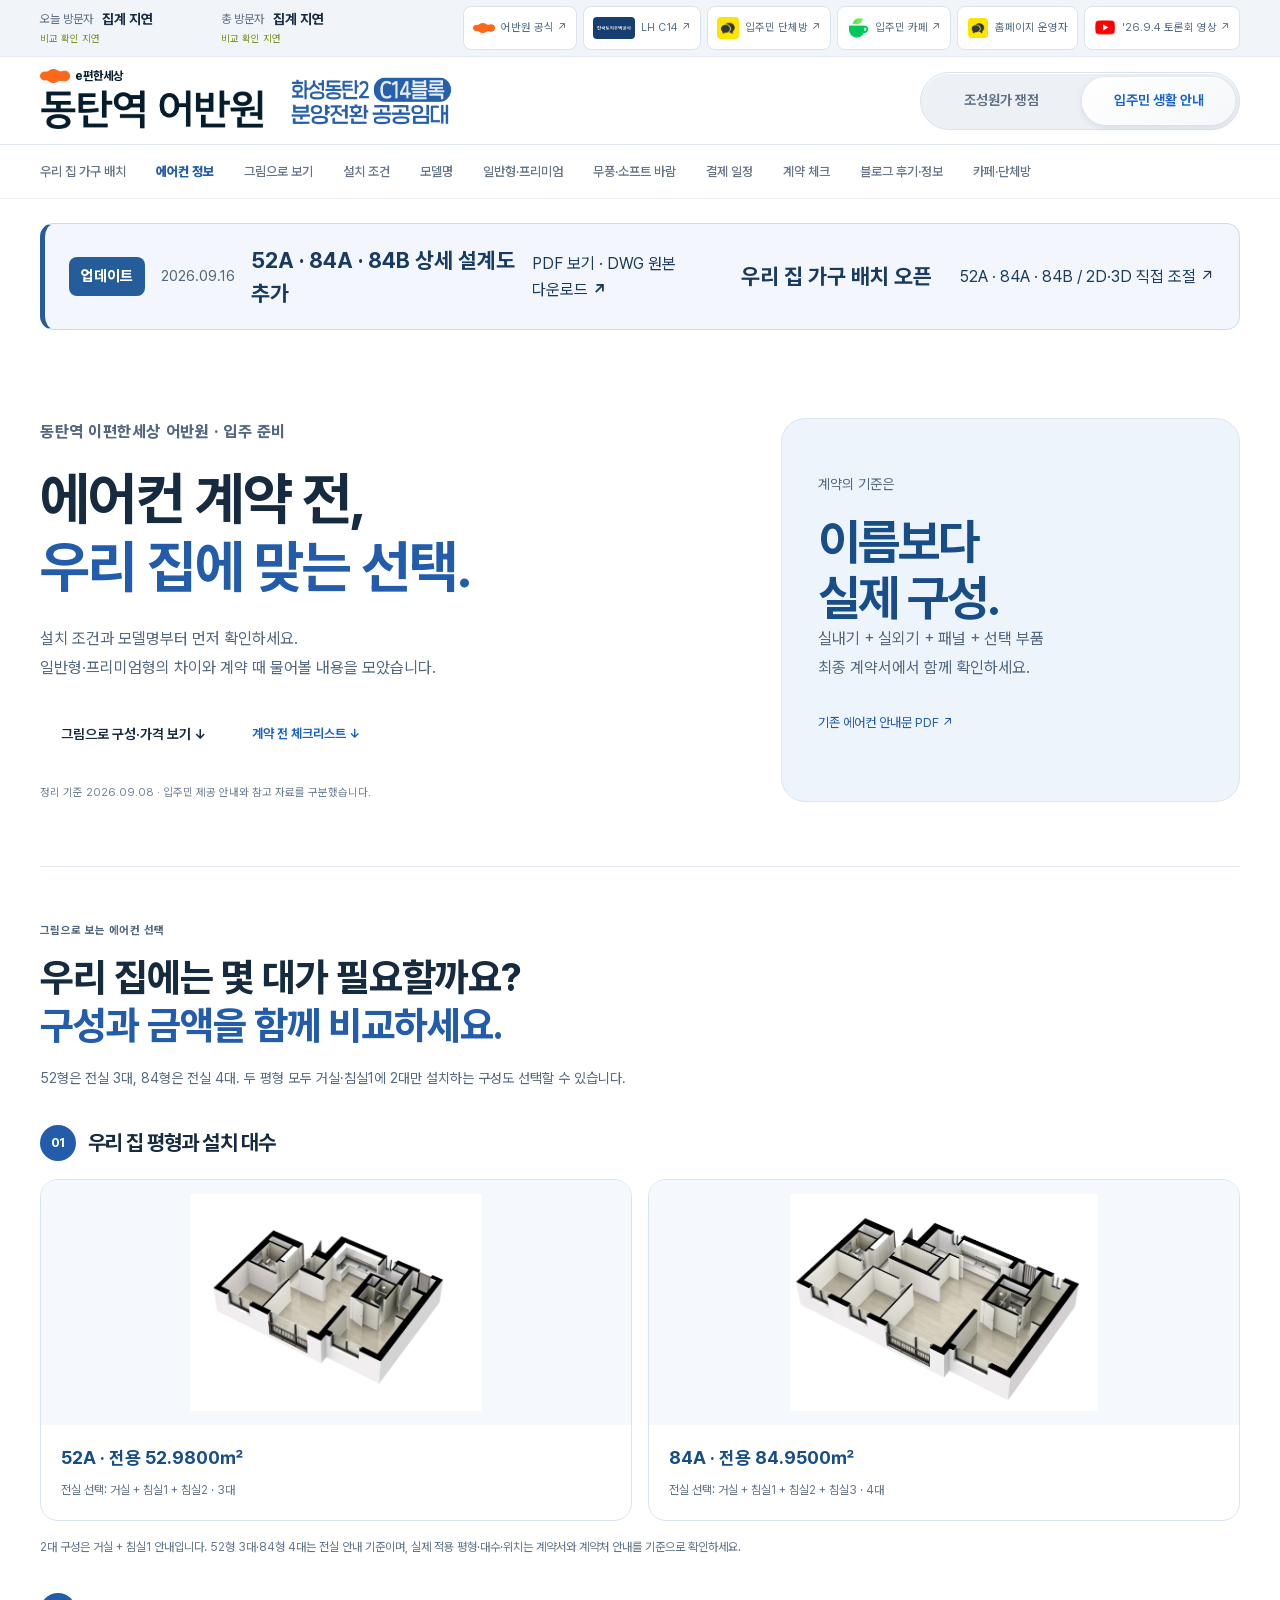
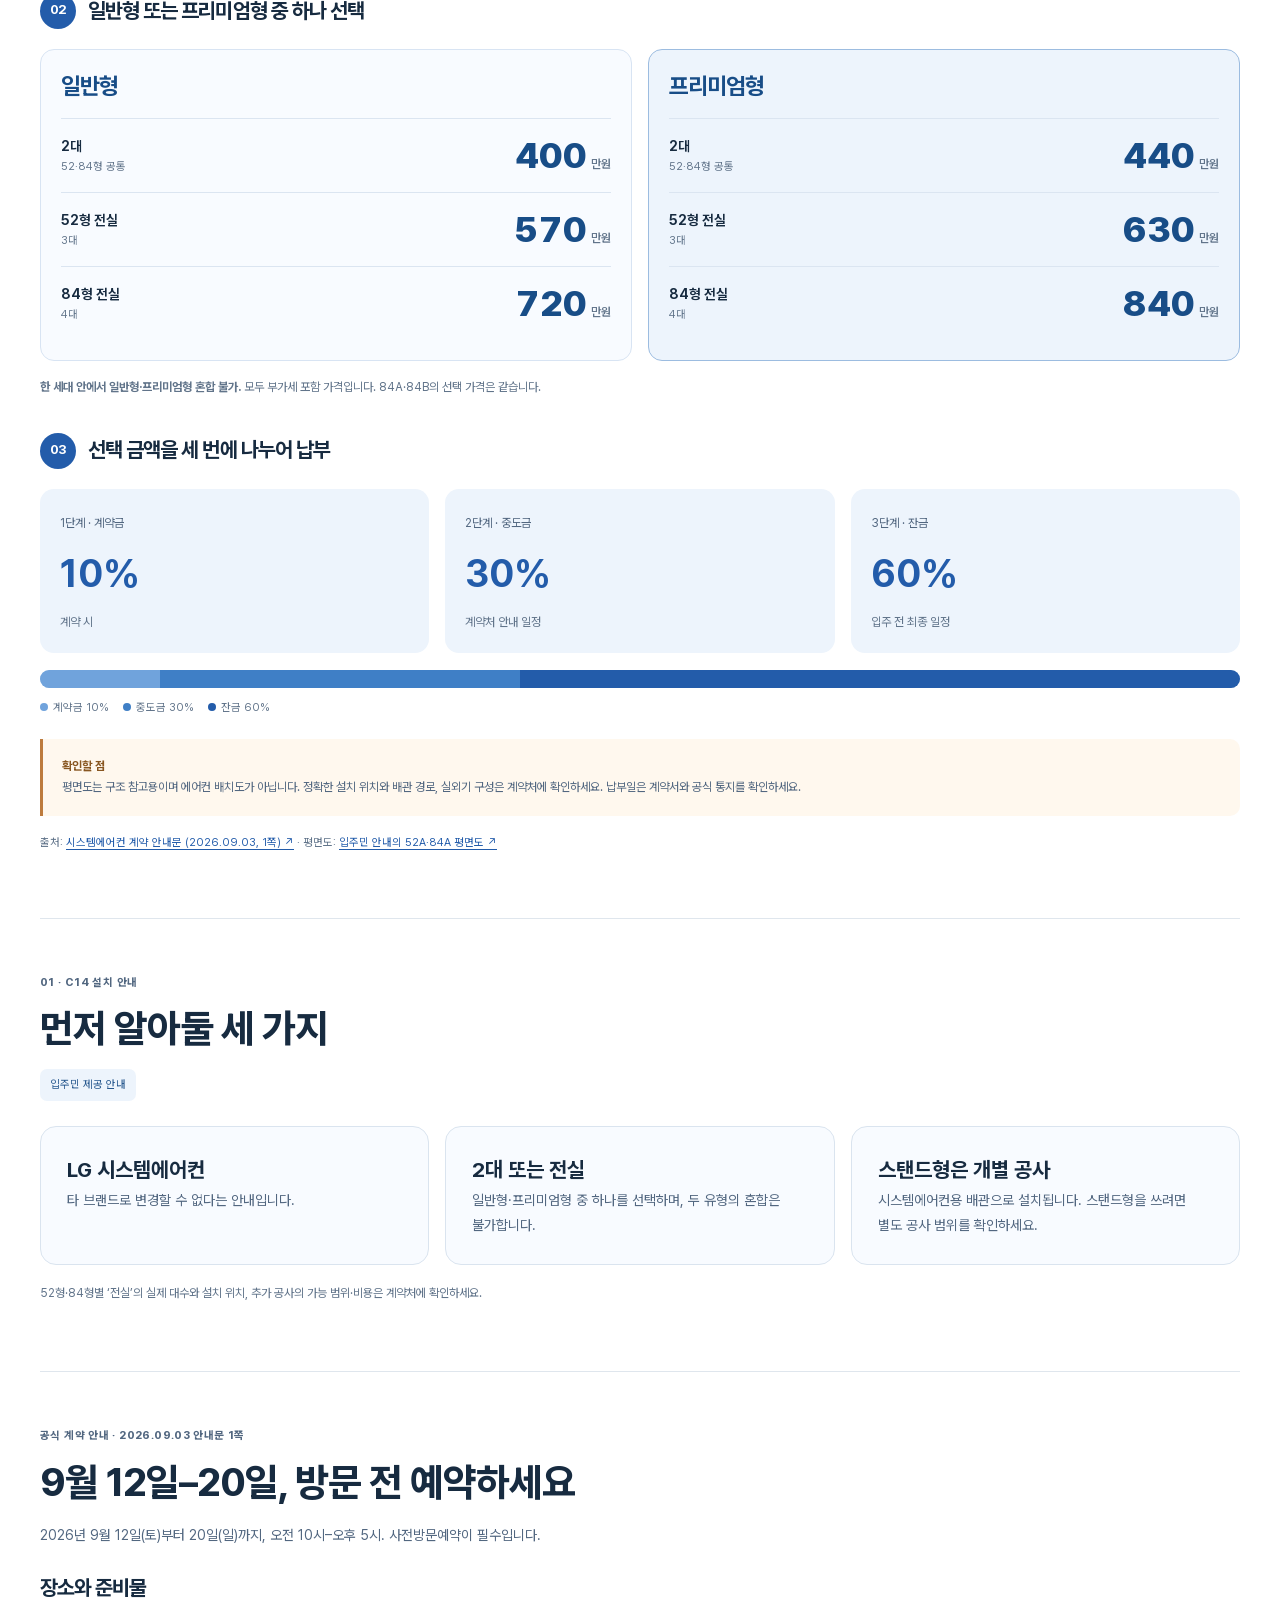
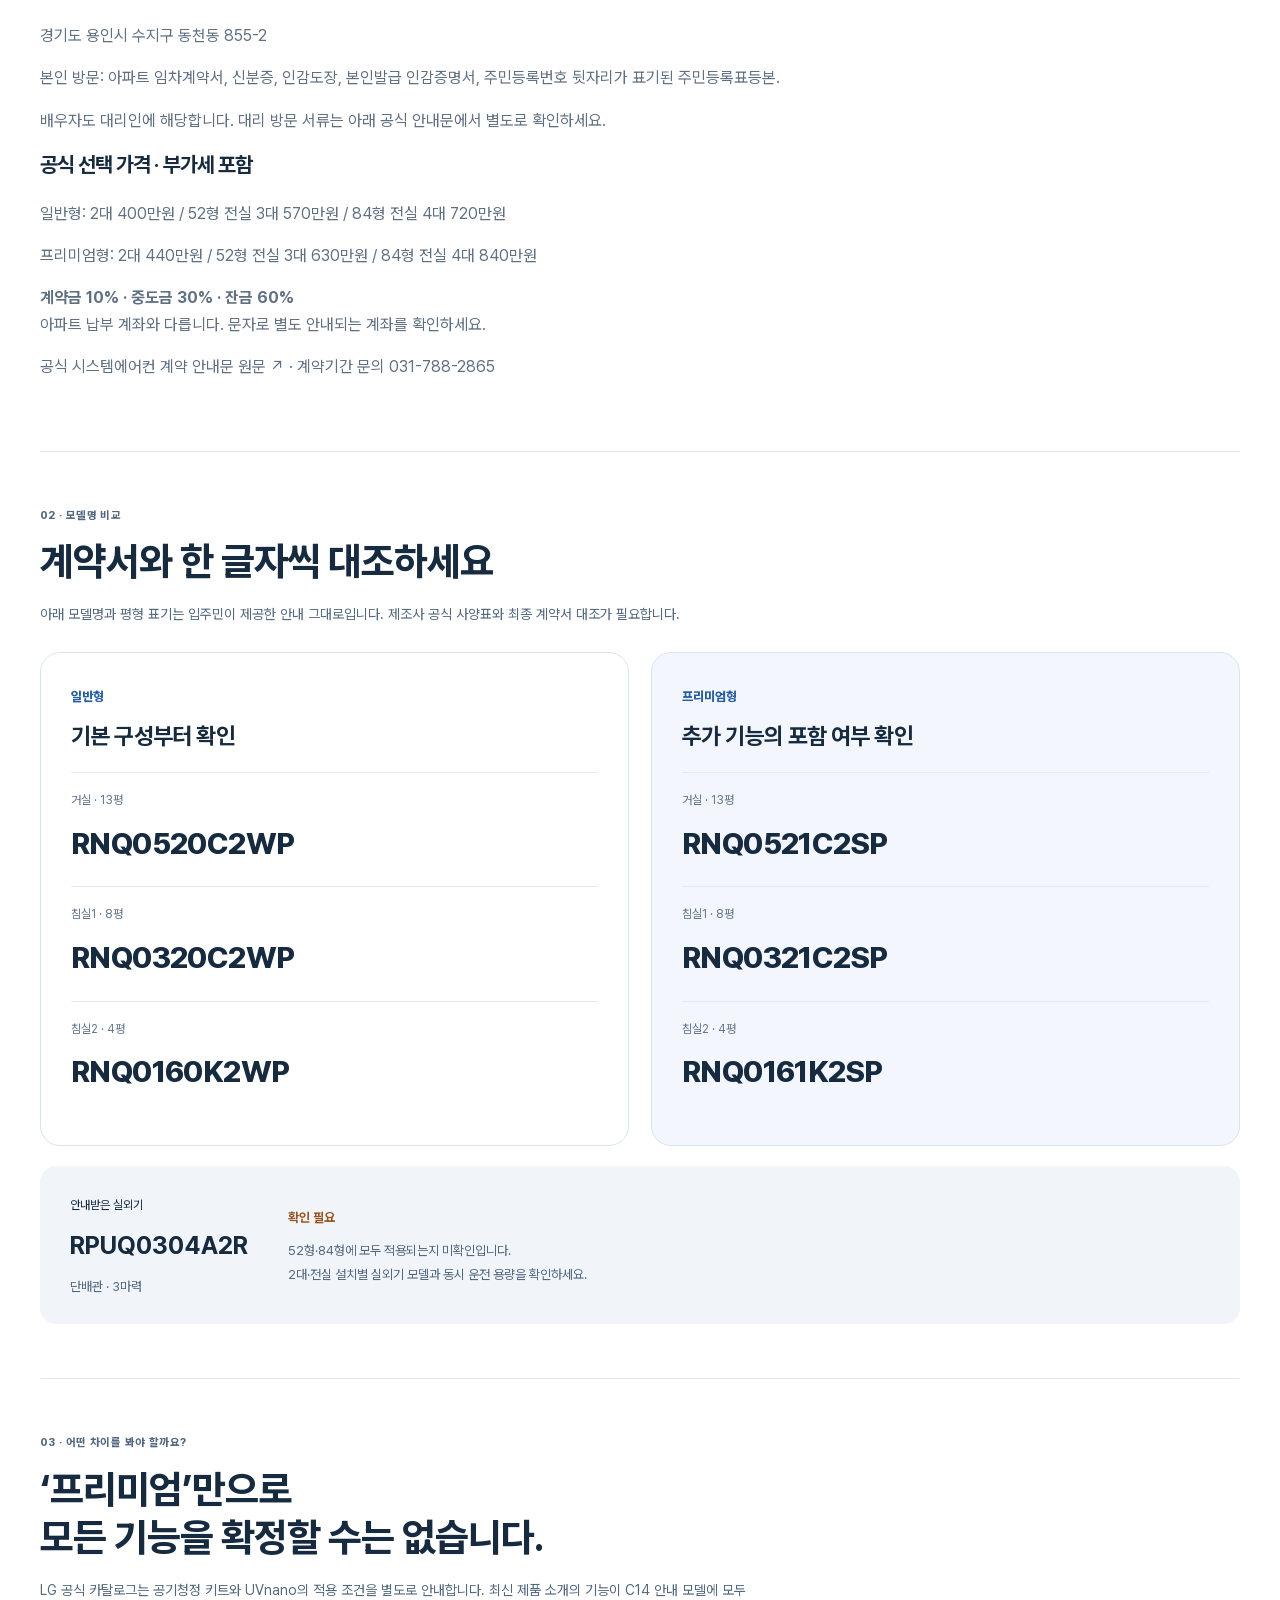
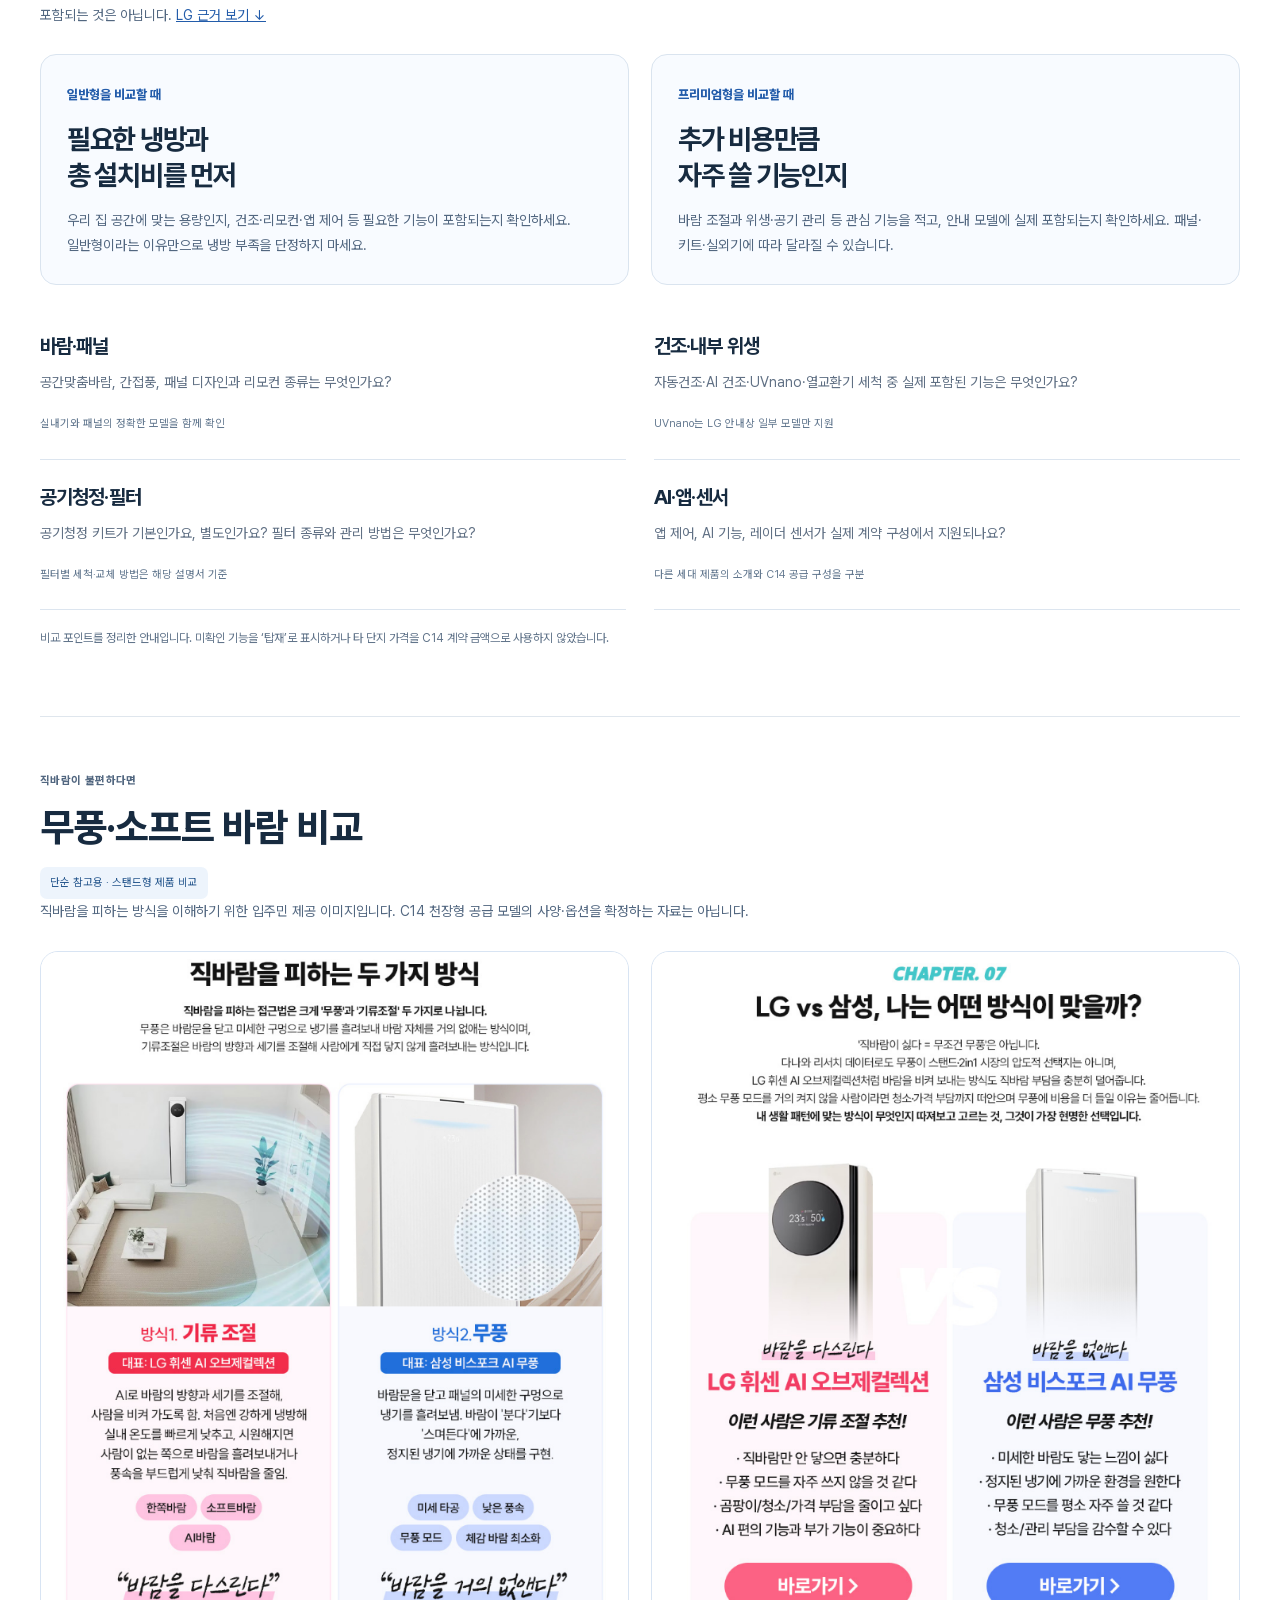
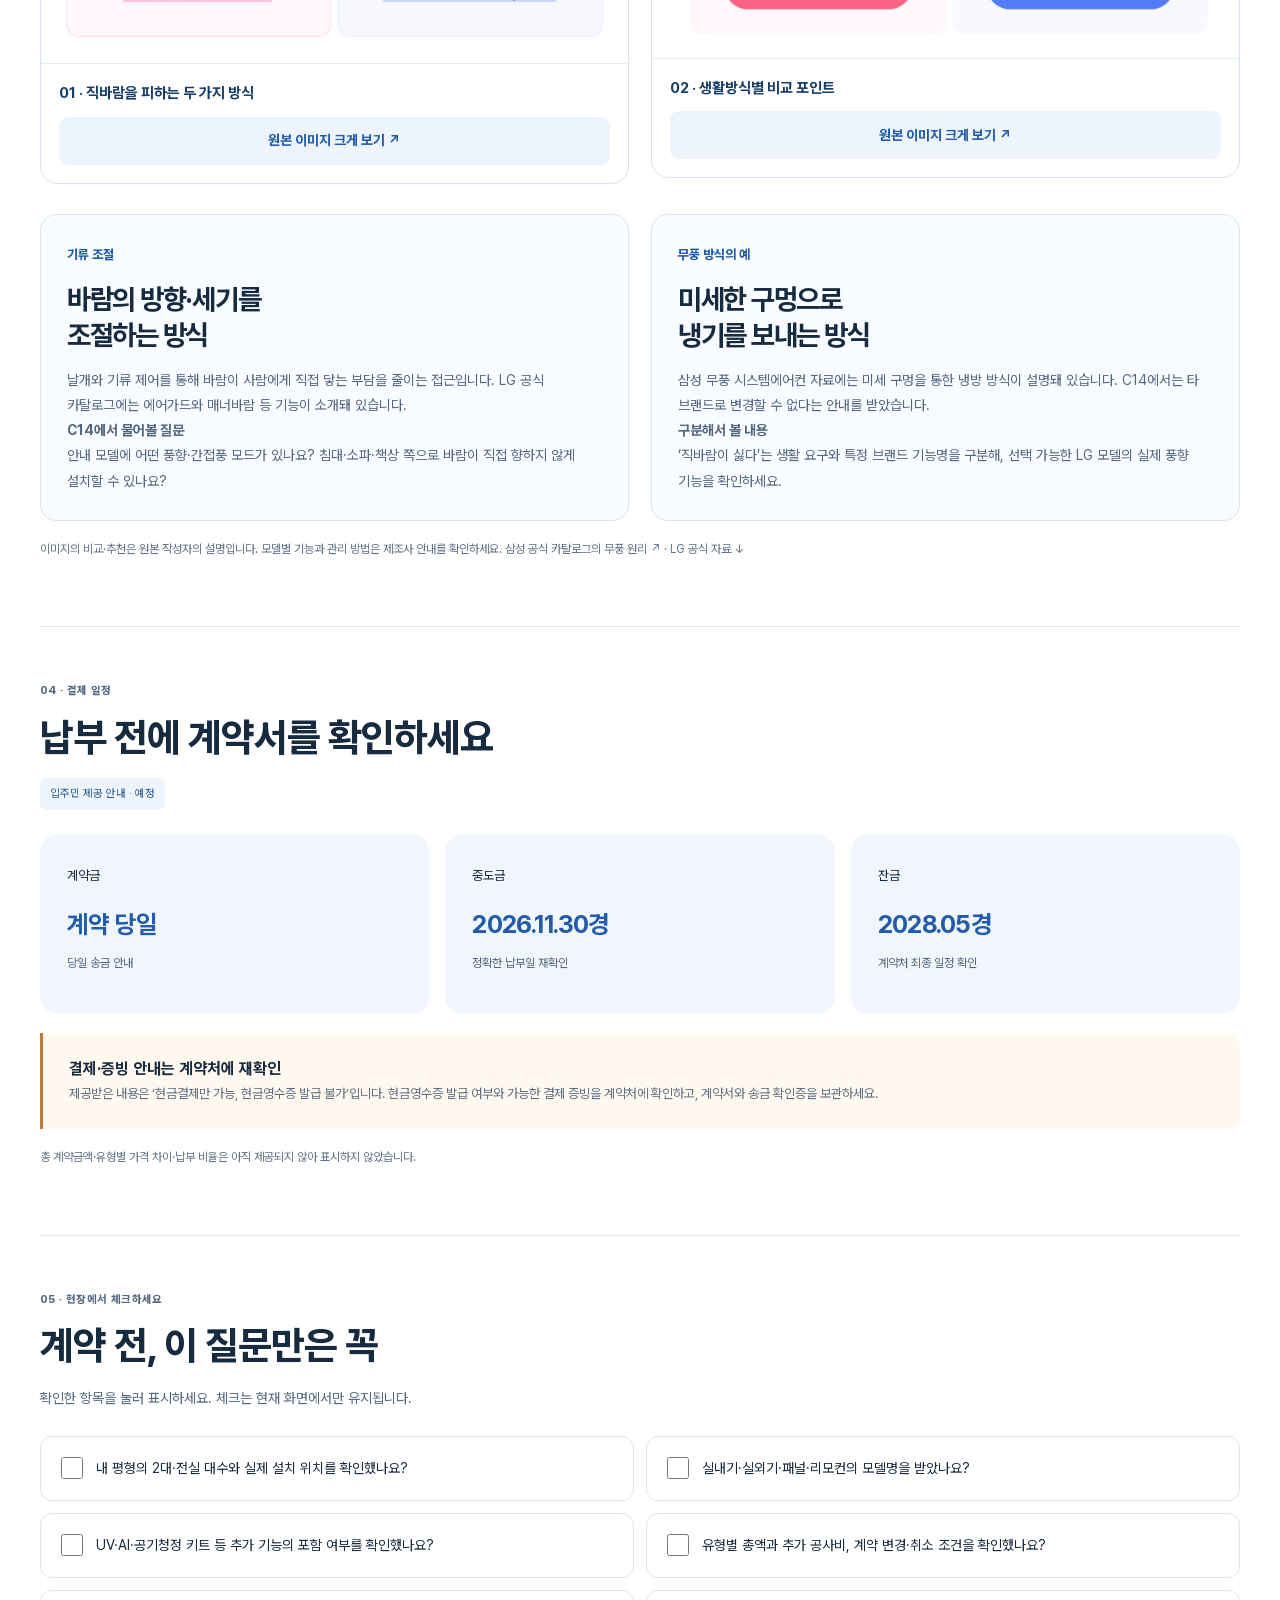
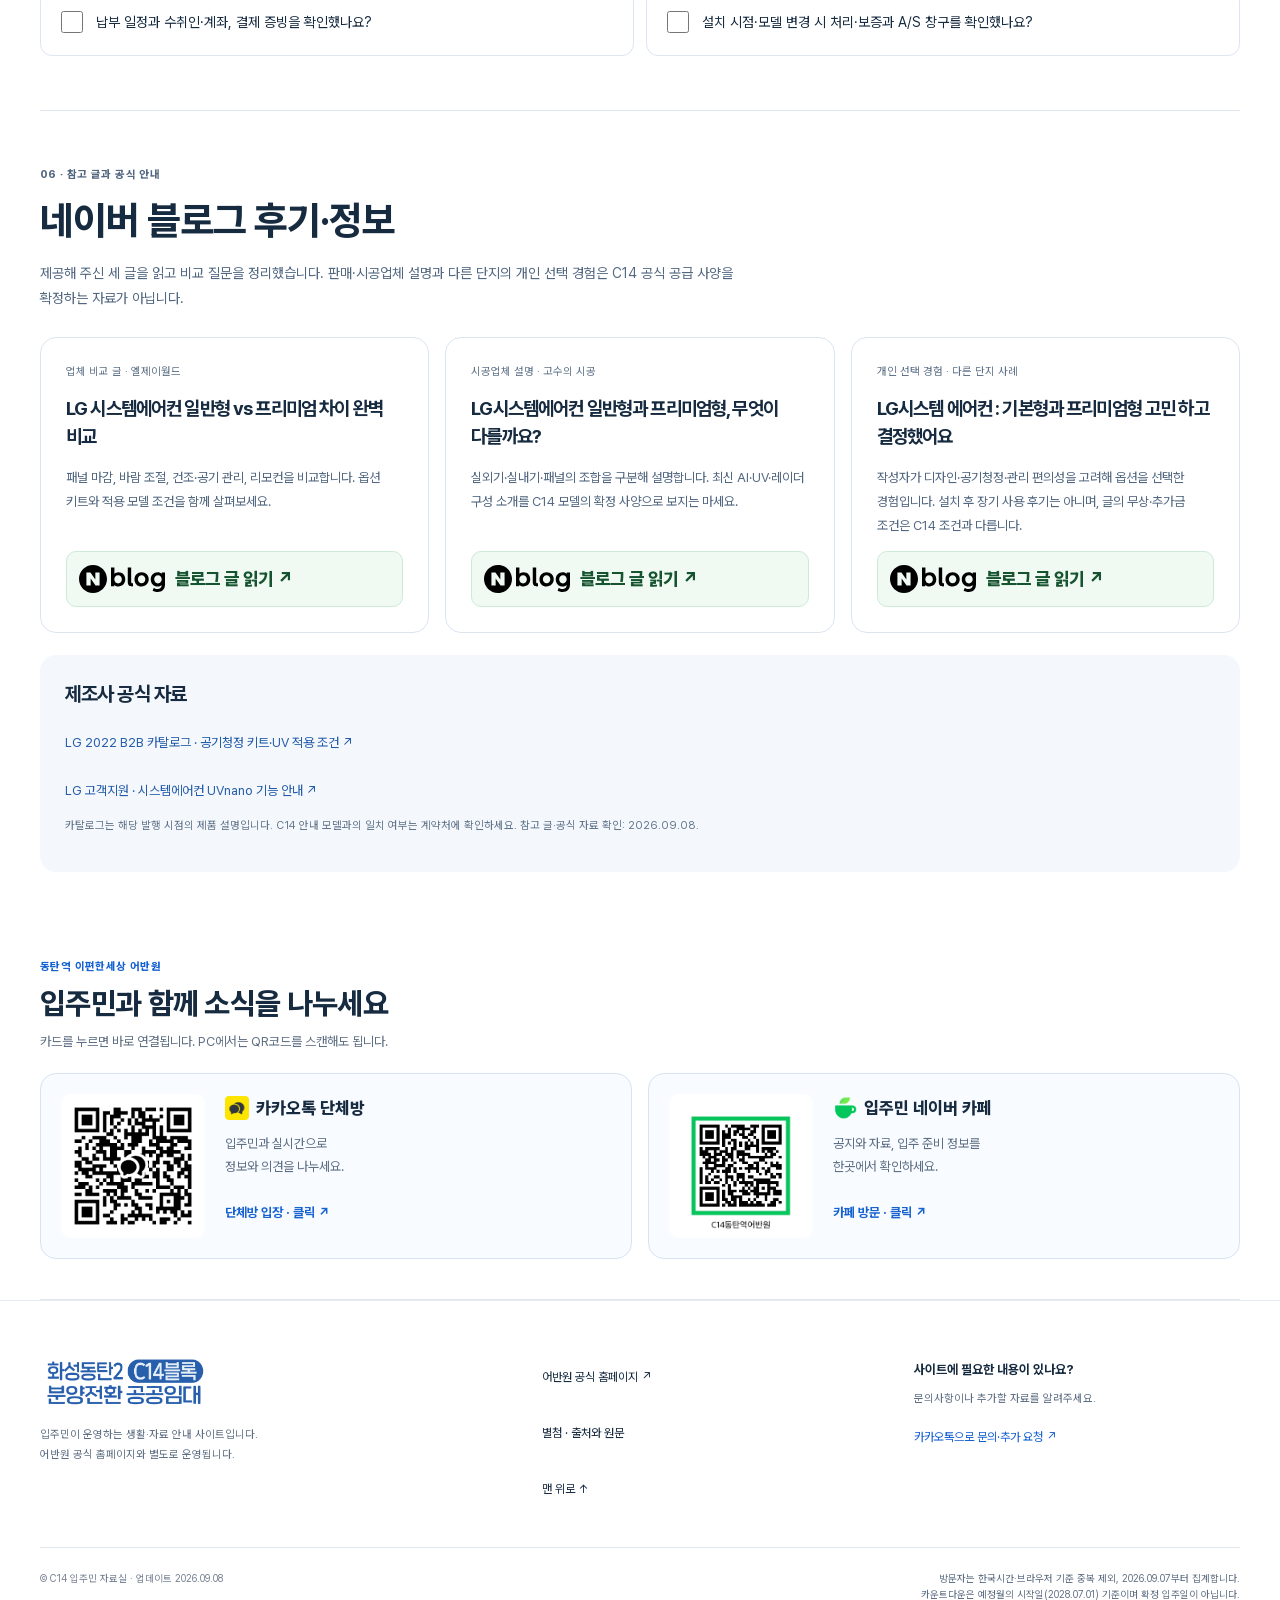
==== commit 7415c0b3: "Add 84A and 84B layouts and direct furniture controls in 2D and 3D" ====
--- a/aircon.html
+++ b/aircon.html
@@ -4,8 +4,9 @@
     <nav class="area-nav" aria-label="사이트 영역"><a href="index.html">조성원가 쟁점</a><a href="residents.html" aria-current="page">입주민 생활 안내</a></nav>
     
   </header>
-  <nav class="site-subnav" aria-label="에어컨 정보 목차"><div class="wrap"><a href="aircon.html" aria-current="page">에어컨 정보</a><a href="#aircon-infographic">그림으로 보기</a><a href="#install">설치 조건</a><a href="#models">모델명</a><a href="#compare">일반형·프리미엄</a><a href="#airflow">무풍·소프트 바람</a><a href="#payment">결제 일정</a><a href="#checklist">계약 체크</a><a href="#references">블로그 후기·정보</a><a href="#resident-community">카페·단체방</a></div></nav><main id="top">
-<aside class="site-update wrap" aria-label="최근 업데이트"><span class="site-update-badge">업데이트</span><time datetime="2026-09-16">2026.09.16</time><a href="residents.html#drawings"><strong>52A · 84A · 84B 상세 설계도 추가</strong><span>PDF 보기 · DWG 원본 다운로드 <b aria-hidden="true">↗</b></span></a></aside><section class="ac-hero wrap"><div><p class="eyebrow">동탄역 이편한세상 어반원 · 입주 준비</p><h1>에어컨 계약 전,<br><em>우리 집에 맞는 선택.</em></h1><p>설치 조건과 모델명부터 먼저 확인하세요.<br>일반형·프리미엄형의 차이와 계약 때 물어볼 내용을 모았습니다.</p><div class="ac-actions"><a class="button" href="#aircon-infographic">그림으로 구성·가격 보기 ↓</a><a class="text-link" href="#checklist">계약 전 체크리스트 ↓</a></div><small>정리 기준 2026.09.08 · 입주민 제공 안내와 참고 자료를 구분했습니다.</small></div><aside class="ac-hero-card"><span>계약의 기준은</span><strong>이름보다<br>실제 구성.</strong><p>실내기 + 실외기 + 패널 + 선택 부품<br>최종 계약서에서 함께 확인하세요.</p><a href="assets/c14-aircon-notice.pdf" target="_blank" rel="noopener noreferrer">기존 에어컨 안내문 PDF ↗</a></aside></section>
+  <nav class="site-subnav" aria-label="에어컨 정보 목차"><div class="wrap">
+      <a href="planner.html">우리 집 가구 배치</a><a href="aircon.html" aria-current="page">에어컨 정보</a><a href="#aircon-infographic">그림으로 보기</a><a href="#install">설치 조건</a><a href="#models">모델명</a><a href="#compare">일반형·프리미엄</a><a href="#airflow">무풍·소프트 바람</a><a href="#payment">결제 일정</a><a href="#checklist">계약 체크</a><a href="#references">블로그 후기·정보</a><a href="#resident-community">카페·단체방</a></div></nav><main id="top">
+<aside class="site-update wrap" aria-label="최근 업데이트"><span class="site-update-badge">업데이트</span><time datetime="2026-09-16">2026.09.16</time><a href="residents.html#drawings"><strong>52A · 84A · 84B 상세 설계도 추가</strong><span>PDF 보기 · DWG 원본 다운로드 <b aria-hidden="true">↗</b></span></a><a href="planner.html"><strong>우리 집 가구 배치 오픈</strong><span>52A · 84A · 84B / 2D·3D 직접 조절 ↗</span></a></aside><section class="ac-hero wrap"><div><p class="eyebrow">동탄역 이편한세상 어반원 · 입주 준비</p><h1>에어컨 계약 전,<br><em>우리 집에 맞는 선택.</em></h1><p>설치 조건과 모델명부터 먼저 확인하세요.<br>일반형·프리미엄형의 차이와 계약 때 물어볼 내용을 모았습니다.</p><div class="ac-actions"><a class="button" href="#aircon-infographic">그림으로 구성·가격 보기 ↓</a><a class="text-link" href="#checklist">계약 전 체크리스트 ↓</a></div><small>정리 기준 2026.09.08 · 입주민 제공 안내와 참고 자료를 구분했습니다.</small></div><aside class="ac-hero-card"><span>계약의 기준은</span><strong>이름보다<br>실제 구성.</strong><p>실내기 + 실외기 + 패널 + 선택 부품<br>최종 계약서에서 함께 확인하세요.</p><a href="assets/c14-aircon-notice.pdf" target="_blank" rel="noopener noreferrer">기존 에어컨 안내문 PDF ↗</a></aside></section>
 <section id="aircon-infographic" class="ac-info-section wrap" aria-labelledby="aircon-infographic-title">
   <div class="ac-info-heading">
     <p class="eyebrow">그림으로 보는 에어컨 선택</p>
